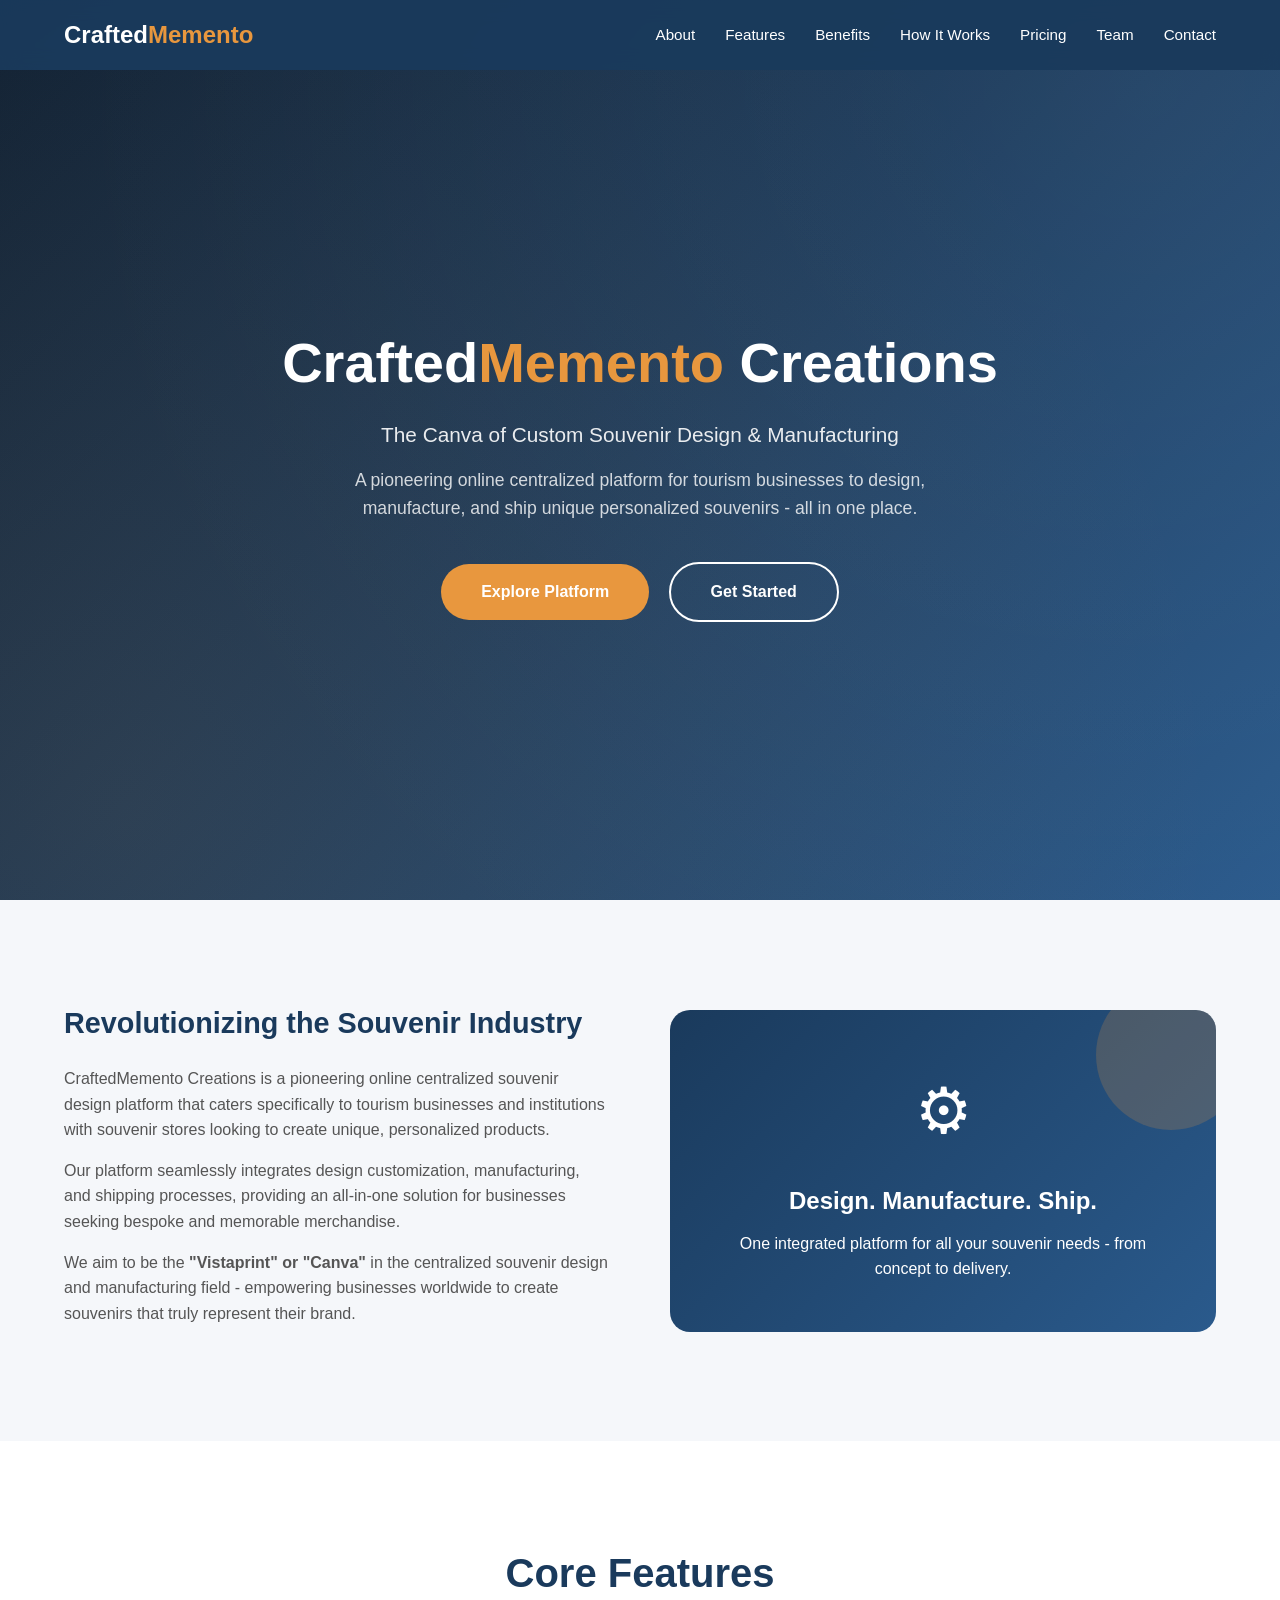
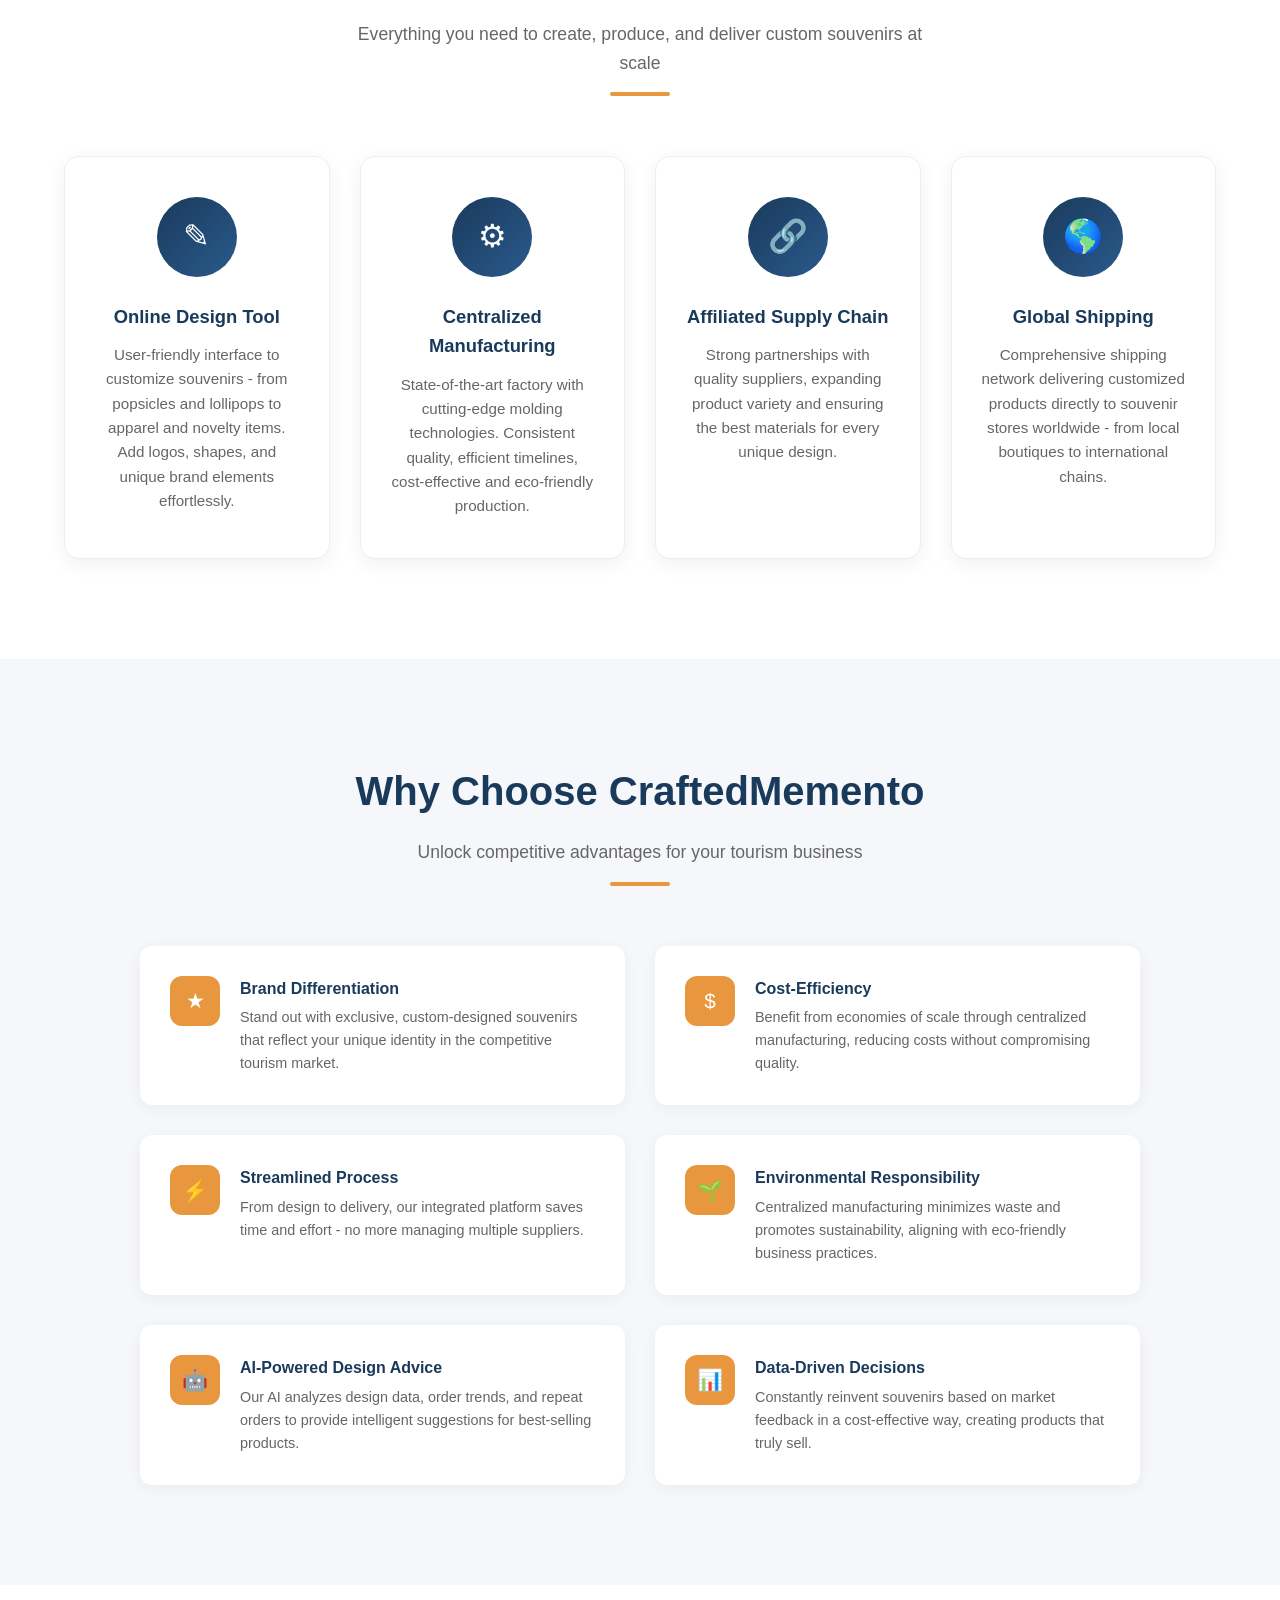
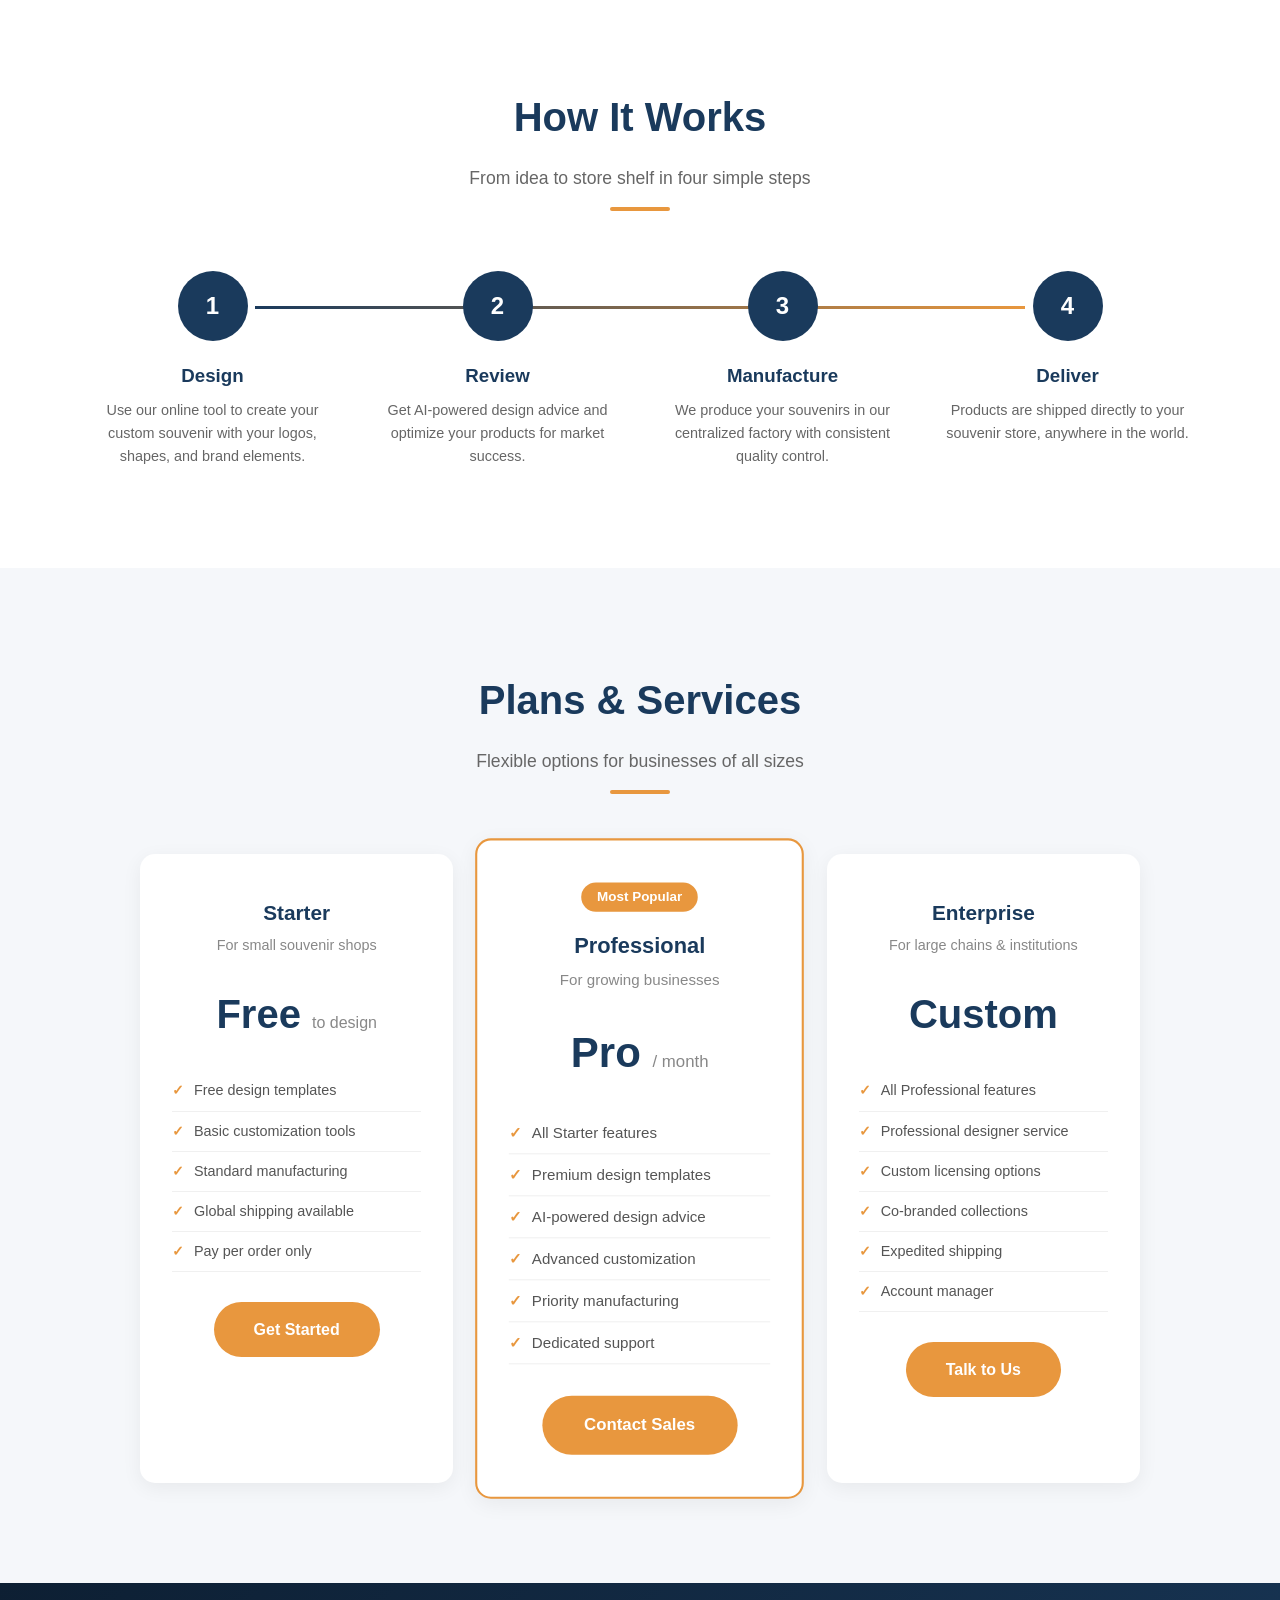
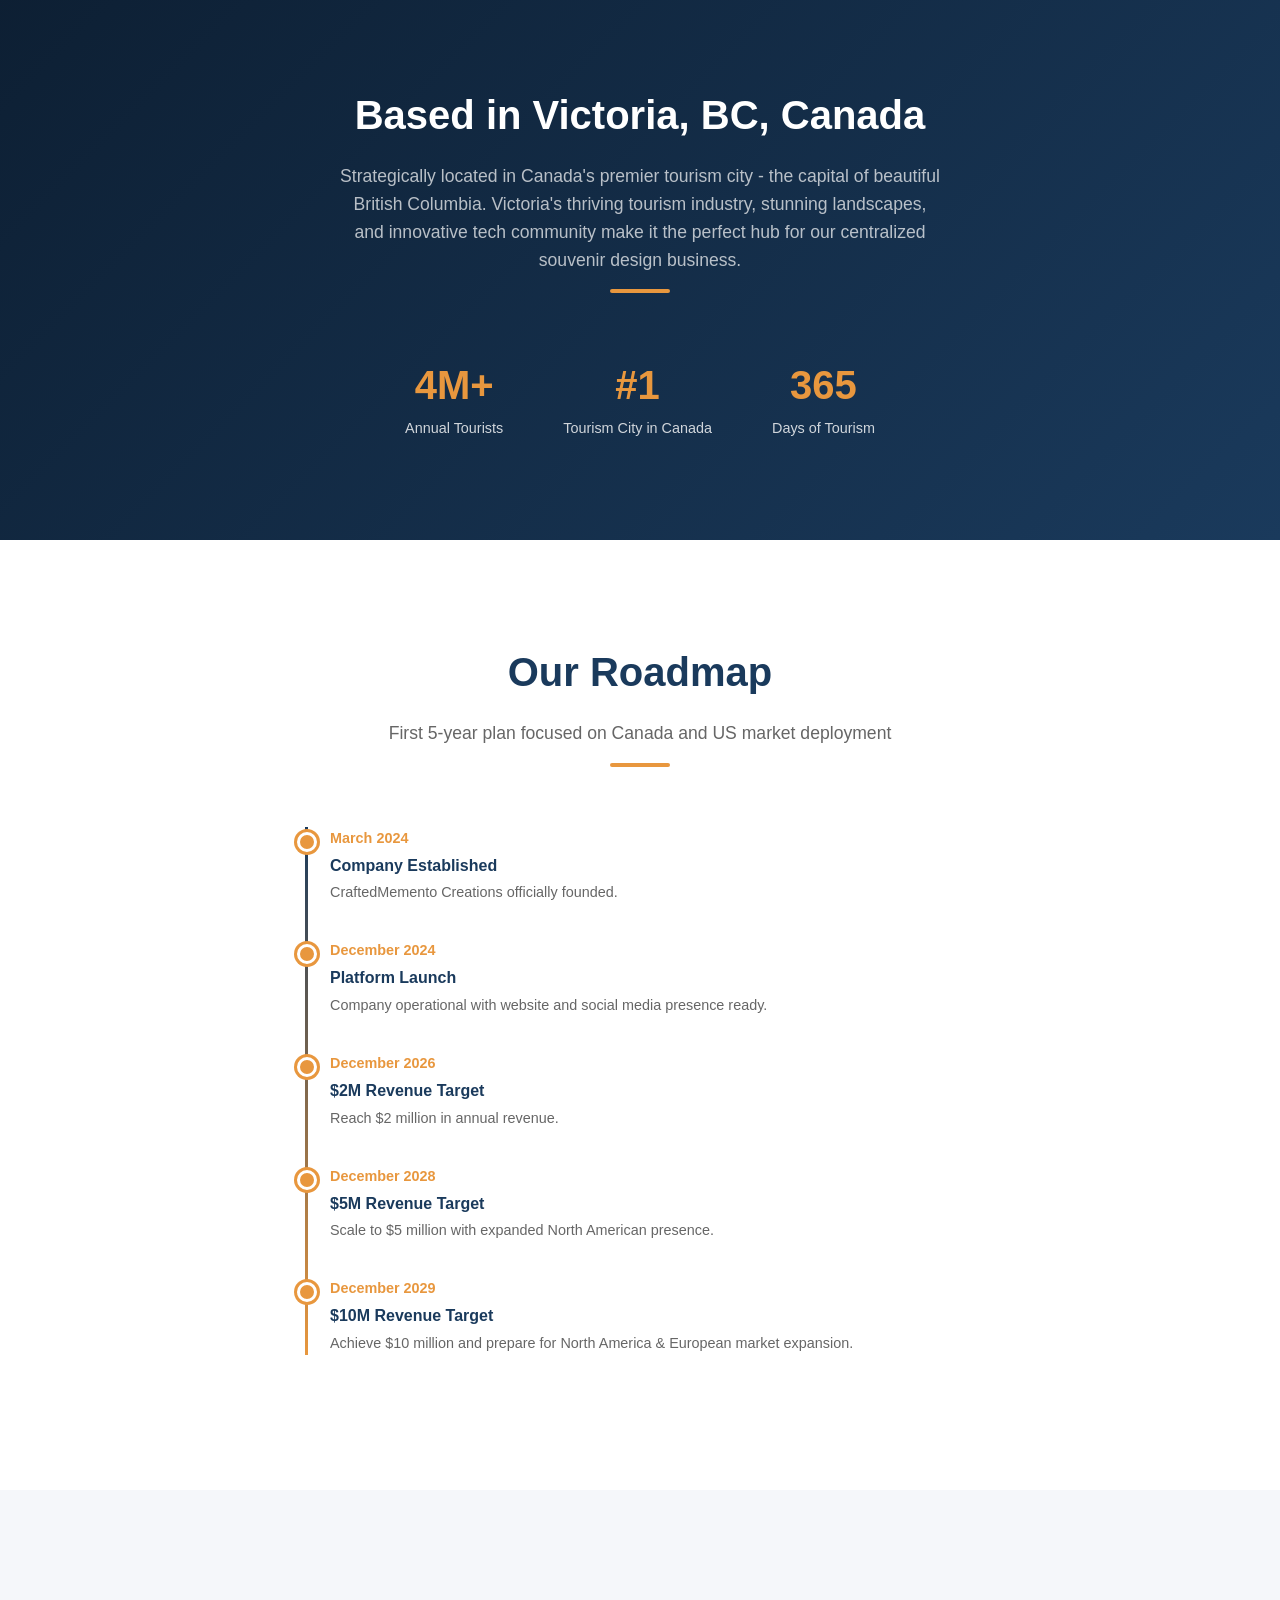
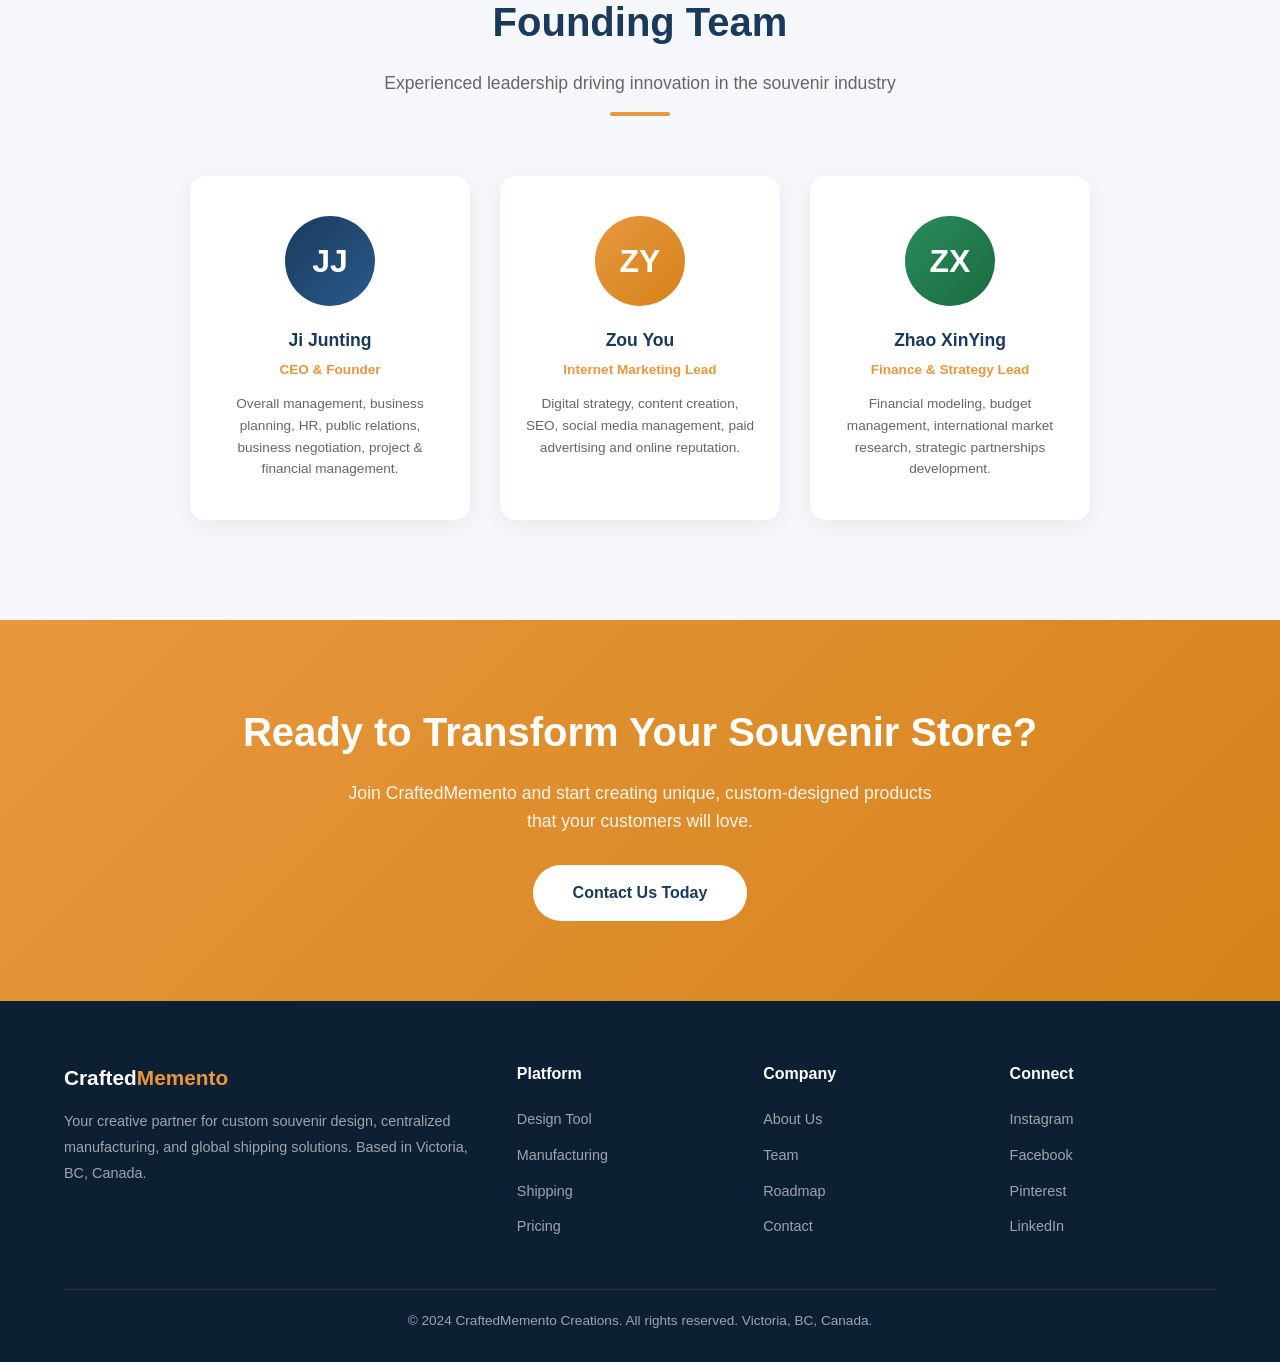
==== index.html @ 2185c239 "Initial commit: CraftedMemento Creations website" ====
<!DOCTYPE html>
<html lang="en">
<head>
    <meta charset="UTF-8">
    <meta name="viewport" content="width=device-width, initial-scale=1.0">
    <title>CraftedMemento Creations - Custom Souvenir Design Platform</title>
    <style>
        * { margin: 0; padding: 0; box-sizing: border-box; }
        :root {
            --primary: #1a3a5c;
            --accent: #e8973e;
            --light: #f5f7fa;
            --dark: #0d1f33;
            --text: #333;
            --white: #ffffff;
        }
        body { font-family: 'Segoe UI', Tahoma, Geneva, Verdana, sans-serif; color: var(--text); line-height: 1.6; }

        /* Navigation */
        nav {
            position: fixed; top: 0; width: 100%; background: rgba(26, 58, 92, 0.95);
            backdrop-filter: blur(10px); z-index: 1000; padding: 0 5%;
            display: flex; justify-content: space-between; align-items: center; height: 70px;
        }
        .logo { color: var(--white); font-size: 1.5rem; font-weight: 700; text-decoration: none; }
        .logo span { color: var(--accent); }
        .nav-links { display: flex; list-style: none; gap: 30px; }
        .nav-links a { color: var(--white); text-decoration: none; font-size: 0.95rem; transition: color 0.3s; }
        .nav-links a:hover { color: var(--accent); }
        .menu-toggle { display: none; cursor: pointer; flex-direction: column; gap: 5px; }
        .menu-toggle span { width: 25px; height: 3px; background: var(--white); transition: 0.3s; }

        /* Hero */
        .hero {
            min-height: 100vh; display: flex; align-items: center; justify-content: center;
            background: linear-gradient(135deg, var(--dark) 0%, var(--primary) 50%, #2a5a8c 100%);
            color: var(--white); text-align: center; padding: 100px 5% 60px;
            position: relative; overflow: hidden;
        }
        .hero::before {
            content: ''; position: absolute; top: -50%; left: -50%;
            width: 200%; height: 200%;
            background: radial-gradient(circle at 30% 70%, rgba(232, 151, 62, 0.1) 0%, transparent 50%),
                        radial-gradient(circle at 70% 30%, rgba(255, 255, 255, 0.05) 0%, transparent 50%);
        }
        .hero-content { position: relative; max-width: 800px; }
        .hero h1 { font-size: 3.5rem; margin-bottom: 10px; font-weight: 800; }
        .hero h1 span { color: var(--accent); }
        .hero .tagline { font-size: 1.3rem; opacity: 0.9; margin-bottom: 15px; }
        .hero p { font-size: 1.1rem; opacity: 0.8; margin-bottom: 40px; max-width: 600px; margin-left: auto; margin-right: auto; }
        .btn {
            display: inline-block; padding: 15px 40px; border-radius: 50px; font-size: 1rem;
            font-weight: 600; text-decoration: none; transition: all 0.3s; cursor: pointer; border: none;
        }
        .btn-primary { background: var(--accent); color: var(--white); }
        .btn-primary:hover { background: #d4831a; transform: translateY(-2px); box-shadow: 0 10px 30px rgba(232, 151, 62, 0.4); }
        .btn-outline { border: 2px solid var(--white); color: var(--white); margin-left: 15px; background: transparent; }
        .btn-outline:hover { background: var(--white); color: var(--primary); }

        /* Sections */
        section { padding: 100px 5%; }
        .section-title { text-align: center; margin-bottom: 60px; }
        .section-title h2 { font-size: 2.5rem; color: var(--primary); margin-bottom: 15px; }
        .section-title p { color: #666; font-size: 1.1rem; max-width: 600px; margin: 0 auto; }
        .section-title .divider { width: 60px; height: 4px; background: var(--accent); margin: 15px auto 0; border-radius: 2px; }

        /* About */
        .about { background: var(--light); }
        .about-grid { display: grid; grid-template-columns: 1fr 1fr; gap: 60px; max-width: 1200px; margin: 0 auto; align-items: center; }
        .about-text h3 { font-size: 1.8rem; color: var(--primary); margin-bottom: 20px; }
        .about-text p { margin-bottom: 15px; color: #555; }
        .about-visual {
            background: linear-gradient(135deg, var(--primary), #2a5a8c);
            border-radius: 20px; padding: 50px; color: var(--white); text-align: center;
            position: relative; overflow: hidden;
        }
        .about-visual::after {
            content: ''; position: absolute; top: -30px; right: -30px;
            width: 150px; height: 150px; border-radius: 50%;
            background: rgba(232, 151, 62, 0.2);
        }
        .about-visual .icon { font-size: 4rem; margin-bottom: 20px; }
        .about-visual h3 { font-size: 1.5rem; margin-bottom: 10px; }

        /* Features */
        .features-grid { display: grid; grid-template-columns: repeat(4, 1fr); gap: 30px; max-width: 1200px; margin: 0 auto; }
        .feature-card {
            background: var(--white); padding: 40px 30px; border-radius: 15px;
            text-align: center; transition: all 0.3s;
            box-shadow: 0 5px 20px rgba(0,0,0,0.06); border: 1px solid #eee;
        }
        .feature-card:hover { transform: translateY(-10px); box-shadow: 0 20px 40px rgba(0,0,0,0.1); }
        .feature-icon {
            width: 80px; height: 80px; border-radius: 50%; margin: 0 auto 25px;
            display: flex; align-items: center; justify-content: center; font-size: 2rem;
            background: linear-gradient(135deg, var(--primary), #2a5a8c); color: var(--white);
        }
        .feature-card h3 { color: var(--primary); margin-bottom: 12px; font-size: 1.15rem; }
        .feature-card p { color: #666; font-size: 0.95rem; }

        /* Benefits */
        .benefits { background: var(--light); }
        .benefits-grid { display: grid; grid-template-columns: repeat(2, 1fr); gap: 30px; max-width: 1000px; margin: 0 auto; }
        .benefit-item {
            display: flex; gap: 20px; padding: 30px; background: var(--white);
            border-radius: 12px; box-shadow: 0 3px 15px rgba(0,0,0,0.05);
            transition: transform 0.3s;
        }
        .benefit-item:hover { transform: translateX(5px); }
        .benefit-icon {
            flex-shrink: 0; width: 50px; height: 50px; border-radius: 12px;
            background: var(--accent); color: var(--white); display: flex;
            align-items: center; justify-content: center; font-size: 1.3rem;
        }
        .benefit-item h4 { color: var(--primary); margin-bottom: 5px; }
        .benefit-item p { color: #666; font-size: 0.9rem; }

        /* How it works */
        .how-it-works { background: var(--white); }
        .steps { display: flex; justify-content: center; gap: 40px; max-width: 1100px; margin: 0 auto; position: relative; }
        .step { text-align: center; flex: 1; position: relative; }
        .step-number {
            width: 70px; height: 70px; border-radius: 50%; background: var(--primary);
            color: var(--white); font-size: 1.5rem; font-weight: 700;
            display: flex; align-items: center; justify-content: center;
            margin: 0 auto 20px; position: relative; z-index: 1;
        }
        .step h3 { color: var(--primary); margin-bottom: 8px; }
        .step p { color: #666; font-size: 0.9rem; }
        .steps::before {
            content: ''; position: absolute; top: 35px; left: 15%; right: 15%;
            height: 3px; background: linear-gradient(to right, var(--primary), var(--accent));
            z-index: 0;
        }

        /* Pricing */
        .pricing { background: var(--light); }
        .pricing-grid { display: grid; grid-template-columns: repeat(3, 1fr); gap: 30px; max-width: 1000px; margin: 0 auto; }
        .pricing-card {
            background: var(--white); border-radius: 15px; padding: 40px 30px;
            text-align: center; box-shadow: 0 5px 20px rgba(0,0,0,0.06);
            transition: transform 0.3s; border: 2px solid transparent;
        }
        .pricing-card.featured { border-color: var(--accent); transform: scale(1.05); }
        .pricing-card:hover { transform: scale(1.03); }
        .pricing-card.featured:hover { transform: scale(1.07); }
        .pricing-card .plan-name { font-size: 1.3rem; color: var(--primary); font-weight: 700; margin-bottom: 5px; }
        .pricing-card .plan-desc { color: #888; font-size: 0.9rem; margin-bottom: 25px; }
        .pricing-card .plan-price { font-size: 2.5rem; font-weight: 800; color: var(--primary); margin-bottom: 25px; }
        .pricing-card .plan-price span { font-size: 1rem; font-weight: 400; color: #888; }
        .pricing-card ul { list-style: none; text-align: left; margin-bottom: 30px; }
        .pricing-card ul li { padding: 8px 0; color: #555; font-size: 0.9rem; border-bottom: 1px solid #f0f0f0; }
        .pricing-card ul li::before { content: '\2713'; color: var(--accent); font-weight: 700; margin-right: 10px; }
        .badge {
            display: inline-block; background: var(--accent); color: var(--white);
            padding: 4px 15px; border-radius: 20px; font-size: 0.8rem; font-weight: 600; margin-bottom: 15px;
        }

        /* Milestones */
        .milestones { background: var(--white); }
        .timeline { max-width: 700px; margin: 0 auto; position: relative; padding-left: 40px; }
        .timeline::before {
            content: ''; position: absolute; left: 15px; top: 0; bottom: 0;
            width: 3px; background: linear-gradient(to bottom, var(--primary), var(--accent));
        }
        .timeline-item { position: relative; margin-bottom: 35px; }
        .timeline-item::before {
            content: ''; position: absolute; left: -33px; top: 5px;
            width: 14px; height: 14px; border-radius: 50%;
            background: var(--accent); border: 3px solid var(--white);
            box-shadow: 0 0 0 3px var(--accent);
        }
        .timeline-item .year { font-weight: 700; color: var(--accent); font-size: 0.9rem; }
        .timeline-item h4 { color: var(--primary); margin: 3px 0; }
        .timeline-item p { color: #666; font-size: 0.9rem; }

        /* Team */
        .team { background: var(--light); }
        .team-grid { display: grid; grid-template-columns: repeat(3, 1fr); gap: 30px; max-width: 900px; margin: 0 auto; }
        .team-card {
            background: var(--white); border-radius: 15px; padding: 40px 25px;
            text-align: center; box-shadow: 0 5px 20px rgba(0,0,0,0.06);
        }
        .team-avatar {
            width: 90px; height: 90px; border-radius: 50%; margin: 0 auto 20px;
            display: flex; align-items: center; justify-content: center;
            font-size: 2rem; font-weight: 700; color: var(--white);
        }
        .team-card:nth-child(1) .team-avatar { background: linear-gradient(135deg, var(--primary), #2a5a8c); }
        .team-card:nth-child(2) .team-avatar { background: linear-gradient(135deg, var(--accent), #d4831a); }
        .team-card:nth-child(3) .team-avatar { background: linear-gradient(135deg, #2a8c5a, #1a6b40); }
        .team-card h3 { color: var(--primary); font-size: 1.1rem; margin-bottom: 5px; }
        .team-card .role { color: var(--accent); font-weight: 600; font-size: 0.85rem; margin-bottom: 12px; }
        .team-card p { color: #666; font-size: 0.85rem; }

        /* Location */
        .location { background: linear-gradient(135deg, var(--dark), var(--primary)); color: var(--white); text-align: center; }
        .location h2 { color: var(--white); }
        .location .section-title p { color: rgba(255,255,255,0.7); }
        .location-content { max-width: 800px; margin: 0 auto; }
        .location-stats { display: flex; justify-content: center; gap: 60px; margin-top: 40px; }
        .stat { text-align: center; }
        .stat .number { font-size: 2.5rem; font-weight: 800; color: var(--accent); }
        .stat .label { font-size: 0.9rem; opacity: 0.8; }

        /* CTA */
        .cta {
            background: linear-gradient(135deg, var(--accent), #d4831a);
            text-align: center; color: var(--white); padding: 80px 5%;
        }
        .cta h2 { font-size: 2.5rem; margin-bottom: 15px; }
        .cta p { font-size: 1.1rem; opacity: 0.9; margin-bottom: 30px; max-width: 600px; margin-left: auto; margin-right: auto; }
        .btn-white { background: var(--white); color: var(--primary); }
        .btn-white:hover { background: var(--light); transform: translateY(-2px); box-shadow: 0 10px 30px rgba(0,0,0,0.2); }

        /* Footer */
        footer { background: var(--dark); color: rgba(255,255,255,0.6); padding: 60px 5% 30px; }
        .footer-grid { display: grid; grid-template-columns: 2fr 1fr 1fr 1fr; gap: 40px; max-width: 1200px; margin: 0 auto; }
        .footer-brand .logo { font-size: 1.3rem; display: inline-block; margin-bottom: 15px; }
        .footer-brand p { font-size: 0.9rem; line-height: 1.8; }
        footer h4 { color: var(--white); margin-bottom: 20px; font-size: 1rem; }
        footer ul { list-style: none; }
        footer ul li { margin-bottom: 10px; }
        footer ul a { color: rgba(255,255,255,0.6); text-decoration: none; font-size: 0.9rem; transition: color 0.3s; }
        footer ul a:hover { color: var(--accent); }
        .footer-bottom {
            max-width: 1200px; margin: 40px auto 0; padding-top: 20px;
            border-top: 1px solid rgba(255,255,255,0.1); text-align: center; font-size: 0.85rem;
        }

        /* Responsive */
        @media (max-width: 968px) {
            .features-grid { grid-template-columns: repeat(2, 1fr); }
            .about-grid { grid-template-columns: 1fr; }
            .pricing-grid { grid-template-columns: 1fr; max-width: 400px; }
            .pricing-card.featured { transform: none; }
            .team-grid { grid-template-columns: 1fr; max-width: 350px; }
            .footer-grid { grid-template-columns: 1fr 1fr; }
            .steps { flex-direction: column; gap: 30px; }
            .steps::before { left: 50px; top: 0; bottom: 0; width: 3px; height: auto; right: auto; }
        }
        @media (max-width: 768px) {
            .hero h1 { font-size: 2.2rem; }
            .hero .tagline { font-size: 1rem; }
            .section-title h2 { font-size: 2rem; }
            .features-grid { grid-template-columns: 1fr; max-width: 400px; }
            .benefits-grid { grid-template-columns: 1fr; }
            .nav-links { display: none; position: absolute; top: 70px; left: 0; width: 100%;
                background: var(--primary); flex-direction: column; padding: 20px 5%; gap: 15px; }
            .nav-links.active { display: flex; }
            .menu-toggle { display: flex; }
            .location-stats { flex-direction: column; gap: 25px; }
            .footer-grid { grid-template-columns: 1fr; }
            .btn-outline { margin-left: 0; margin-top: 10px; }
            .hero .buttons { display: flex; flex-direction: column; align-items: center; gap: 10px; }
        }
    </style>
</head>
<body>

<!-- Navigation -->
<nav>
    <a href="#" class="logo">Crafted<span>Memento</span></a>
    <ul class="nav-links" id="navLinks">
        <li><a href="#about">About</a></li>
        <li><a href="#features">Features</a></li>
        <li><a href="#benefits">Benefits</a></li>
        <li><a href="#how-it-works">How It Works</a></li>
        <li><a href="#pricing">Pricing</a></li>
        <li><a href="#team">Team</a></li>
        <li><a href="#contact">Contact</a></li>
    </ul>
    <div class="menu-toggle" onclick="document.getElementById('navLinks').classList.toggle('active')">
        <span></span><span></span><span></span>
    </div>
</nav>

<!-- Hero -->
<section class="hero">
    <div class="hero-content">
        <h1>Crafted<span>Memento</span> Creations</h1>
        <p class="tagline">The Canva of Custom Souvenir Design & Manufacturing</p>
        <p>A pioneering online centralized platform for tourism businesses to design, manufacture, and ship unique personalized souvenirs - all in one place.</p>
        <div class="buttons">
            <a href="#features" class="btn btn-primary">Explore Platform</a>
            <a href="#contact" class="btn btn-outline">Get Started</a>
        </div>
    </div>
</section>

<!-- About -->
<section class="about" id="about">
    <div class="about-grid">
        <div class="about-text">
            <h3>Revolutionizing the Souvenir Industry</h3>
            <p>CraftedMemento Creations is a pioneering online centralized souvenir design platform that caters specifically to tourism businesses and institutions with souvenir stores looking to create unique, personalized products.</p>
            <p>Our platform seamlessly integrates design customization, manufacturing, and shipping processes, providing an all-in-one solution for businesses seeking bespoke and memorable merchandise.</p>
            <p>We aim to be the <strong>"Vistaprint" or "Canva"</strong> in the centralized souvenir design and manufacturing field - empowering businesses worldwide to create souvenirs that truly represent their brand.</p>
        </div>
        <div class="about-visual">
            <div class="icon">&#9881;</div>
            <h3>Design. Manufacture. Ship.</h3>
            <p>One integrated platform for all your souvenir needs - from concept to delivery.</p>
        </div>
    </div>
</section>

<!-- Features -->
<section class="features" id="features">
    <div class="section-title">
        <h2>Core Features</h2>
        <p>Everything you need to create, produce, and deliver custom souvenirs at scale</p>
        <div class="divider"></div>
    </div>
    <div class="features-grid">
        <div class="feature-card">
            <div class="feature-icon">&#9998;</div>
            <h3>Online Design Tool</h3>
            <p>User-friendly interface to customize souvenirs - from popsicles and lollipops to apparel and novelty items. Add logos, shapes, and unique brand elements effortlessly.</p>
        </div>
        <div class="feature-card">
            <div class="feature-icon">&#9881;</div>
            <h3>Centralized Manufacturing</h3>
            <p>State-of-the-art factory with cutting-edge molding technologies. Consistent quality, efficient timelines, cost-effective and eco-friendly production.</p>
        </div>
        <div class="feature-card">
            <div class="feature-icon">&#128279;</div>
            <h3>Affiliated Supply Chain</h3>
            <p>Strong partnerships with quality suppliers, expanding product variety and ensuring the best materials for every unique design.</p>
        </div>
        <div class="feature-card">
            <div class="feature-icon">&#127758;</div>
            <h3>Global Shipping</h3>
            <p>Comprehensive shipping network delivering customized products directly to souvenir stores worldwide - from local boutiques to international chains.</p>
        </div>
    </div>
</section>

<!-- Benefits -->
<section class="benefits" id="benefits">
    <div class="section-title">
        <h2>Why Choose CraftedMemento</h2>
        <p>Unlock competitive advantages for your tourism business</p>
        <div class="divider"></div>
    </div>
    <div class="benefits-grid">
        <div class="benefit-item">
            <div class="benefit-icon">&#9733;</div>
            <div>
                <h4>Brand Differentiation</h4>
                <p>Stand out with exclusive, custom-designed souvenirs that reflect your unique identity in the competitive tourism market.</p>
            </div>
        </div>
        <div class="benefit-item">
            <div class="benefit-icon">&#36;</div>
            <div>
                <h4>Cost-Efficiency</h4>
                <p>Benefit from economies of scale through centralized manufacturing, reducing costs without compromising quality.</p>
            </div>
        </div>
        <div class="benefit-item">
            <div class="benefit-icon">&#9889;</div>
            <div>
                <h4>Streamlined Process</h4>
                <p>From design to delivery, our integrated platform saves time and effort - no more managing multiple suppliers.</p>
            </div>
        </div>
        <div class="benefit-item">
            <div class="benefit-icon">&#127793;</div>
            <div>
                <h4>Environmental Responsibility</h4>
                <p>Centralized manufacturing minimizes waste and promotes sustainability, aligning with eco-friendly business practices.</p>
            </div>
        </div>
        <div class="benefit-item">
            <div class="benefit-icon">&#129302;</div>
            <div>
                <h4>AI-Powered Design Advice</h4>
                <p>Our AI analyzes design data, order trends, and repeat orders to provide intelligent suggestions for best-selling products.</p>
            </div>
        </div>
        <div class="benefit-item">
            <div class="benefit-icon">&#128202;</div>
            <div>
                <h4>Data-Driven Decisions</h4>
                <p>Constantly reinvent souvenirs based on market feedback in a cost-effective way, creating products that truly sell.</p>
            </div>
        </div>
    </div>
</section>

<!-- How It Works -->
<section class="how-it-works" id="how-it-works">
    <div class="section-title">
        <h2>How It Works</h2>
        <p>From idea to store shelf in four simple steps</p>
        <div class="divider"></div>
    </div>
    <div class="steps">
        <div class="step">
            <div class="step-number">1</div>
            <h3>Design</h3>
            <p>Use our online tool to create your custom souvenir with your logos, shapes, and brand elements.</p>
        </div>
        <div class="step">
            <div class="step-number">2</div>
            <h3>Review</h3>
            <p>Get AI-powered design advice and optimize your products for market success.</p>
        </div>
        <div class="step">
            <div class="step-number">3</div>
            <h3>Manufacture</h3>
            <p>We produce your souvenirs in our centralized factory with consistent quality control.</p>
        </div>
        <div class="step">
            <div class="step-number">4</div>
            <h3>Deliver</h3>
            <p>Products are shipped directly to your souvenir store, anywhere in the world.</p>
        </div>
    </div>
</section>

<!-- Pricing -->
<section class="pricing" id="pricing">
    <div class="section-title">
        <h2>Plans & Services</h2>
        <p>Flexible options for businesses of all sizes</p>
        <div class="divider"></div>
    </div>
    <div class="pricing-grid">
        <div class="pricing-card">
            <div class="plan-name">Starter</div>
            <div class="plan-desc">For small souvenir shops</div>
            <div class="plan-price">Free <span>to design</span></div>
            <ul>
                <li>Free design templates</li>
                <li>Basic customization tools</li>
                <li>Standard manufacturing</li>
                <li>Global shipping available</li>
                <li>Pay per order only</li>
            </ul>
            <a href="#contact" class="btn btn-primary">Get Started</a>
        </div>
        <div class="pricing-card featured">
            <span class="badge">Most Popular</span>
            <div class="plan-name">Professional</div>
            <div class="plan-desc">For growing businesses</div>
            <div class="plan-price">Pro <span>/ month</span></div>
            <ul>
                <li>All Starter features</li>
                <li>Premium design templates</li>
                <li>AI-powered design advice</li>
                <li>Advanced customization</li>
                <li>Priority manufacturing</li>
                <li>Dedicated support</li>
            </ul>
            <a href="#contact" class="btn btn-primary">Contact Sales</a>
        </div>
        <div class="pricing-card">
            <div class="plan-name">Enterprise</div>
            <div class="plan-desc">For large chains & institutions</div>
            <div class="plan-price">Custom</div>
            <ul>
                <li>All Professional features</li>
                <li>Professional designer service</li>
                <li>Custom licensing options</li>
                <li>Co-branded collections</li>
                <li>Expedited shipping</li>
                <li>Account manager</li>
            </ul>
            <a href="#contact" class="btn btn-primary">Talk to Us</a>
        </div>
    </div>
</section>

<!-- Location -->
<section class="location">
    <div class="section-title">
        <h2>Based in Victoria, BC, Canada</h2>
        <p>Strategically located in Canada's premier tourism city - the capital of beautiful British Columbia. Victoria's thriving tourism industry, stunning landscapes, and innovative tech community make it the perfect hub for our centralized souvenir design business.</p>
        <div class="divider"></div>
    </div>
    <div class="location-stats">
        <div class="stat">
            <div class="number">4M+</div>
            <div class="label">Annual Tourists</div>
        </div>
        <div class="stat">
            <div class="number">#1</div>
            <div class="label">Tourism City in Canada</div>
        </div>
        <div class="stat">
            <div class="number">365</div>
            <div class="label">Days of Tourism</div>
        </div>
    </div>
</section>

<!-- Milestones -->
<section class="milestones" id="milestones">
    <div class="section-title">
        <h2>Our Roadmap</h2>
        <p>First 5-year plan focused on Canada and US market deployment</p>
        <div class="divider"></div>
    </div>
    <div class="timeline">
        <div class="timeline-item">
            <div class="year">March 2024</div>
            <h4>Company Established</h4>
            <p>CraftedMemento Creations officially founded.</p>
        </div>
        <div class="timeline-item">
            <div class="year">December 2024</div>
            <h4>Platform Launch</h4>
            <p>Company operational with website and social media presence ready.</p>
        </div>
        <div class="timeline-item">
            <div class="year">December 2026</div>
            <h4>$2M Revenue Target</h4>
            <p>Reach $2 million in annual revenue.</p>
        </div>
        <div class="timeline-item">
            <div class="year">December 2028</div>
            <h4>$5M Revenue Target</h4>
            <p>Scale to $5 million with expanded North American presence.</p>
        </div>
        <div class="timeline-item">
            <div class="year">December 2029</div>
            <h4>$10M Revenue Target</h4>
            <p>Achieve $10 million and prepare for North America & European market expansion.</p>
        </div>
    </div>
</section>

<!-- Team -->
<section class="team" id="team">
    <div class="section-title">
        <h2>Founding Team</h2>
        <p>Experienced leadership driving innovation in the souvenir industry</p>
        <div class="divider"></div>
    </div>
    <div class="team-grid">
        <div class="team-card">
            <div class="team-avatar">JJ</div>
            <h3>Ji Junting</h3>
            <div class="role">CEO & Founder</div>
            <p>Overall management, business planning, HR, public relations, business negotiation, project & financial management.</p>
        </div>
        <div class="team-card">
            <div class="team-avatar">ZY</div>
            <h3>Zou You</h3>
            <div class="role">Internet Marketing Lead</div>
            <p>Digital strategy, content creation, SEO, social media management, paid advertising and online reputation.</p>
        </div>
        <div class="team-card">
            <div class="team-avatar">ZX</div>
            <h3>Zhao XinYing</h3>
            <div class="role">Finance & Strategy Lead</div>
            <p>Financial modeling, budget management, international market research, strategic partnerships development.</p>
        </div>
    </div>
</section>

<!-- CTA -->
<section class="cta" id="contact">
    <h2>Ready to Transform Your Souvenir Store?</h2>
    <p>Join CraftedMemento and start creating unique, custom-designed products that your customers will love.</p>
    <a href="mailto:info@craftedmemento.com" class="btn btn-white">Contact Us Today</a>
</section>

<!-- Footer -->
<footer>
    <div class="footer-grid">
        <div class="footer-brand">
            <a href="#" class="logo">Crafted<span>Memento</span></a>
            <p>Your creative partner for custom souvenir design, centralized manufacturing, and global shipping solutions. Based in Victoria, BC, Canada.</p>
        </div>
        <div>
            <h4>Platform</h4>
            <ul>
                <li><a href="#features">Design Tool</a></li>
                <li><a href="#features">Manufacturing</a></li>
                <li><a href="#features">Shipping</a></li>
                <li><a href="#pricing">Pricing</a></li>
            </ul>
        </div>
        <div>
            <h4>Company</h4>
            <ul>
                <li><a href="#about">About Us</a></li>
                <li><a href="#team">Team</a></li>
                <li><a href="#milestones">Roadmap</a></li>
                <li><a href="#contact">Contact</a></li>
            </ul>
        </div>
        <div>
            <h4>Connect</h4>
            <ul>
                <li><a href="#">Instagram</a></li>
                <li><a href="#">Facebook</a></li>
                <li><a href="#">Pinterest</a></li>
                <li><a href="#">LinkedIn</a></li>
            </ul>
        </div>
    </div>
    <div class="footer-bottom">
        <p>&copy; 2024 CraftedMemento Creations. All rights reserved. Victoria, BC, Canada.</p>
    </div>
</footer>

<script>
    // Smooth scrolling
    document.querySelectorAll('a[href^="#"]').forEach(anchor => {
        anchor.addEventListener('click', function (e) {
            e.preventDefault();
            const target = document.querySelector(this.getAttribute('href'));
            if (target) {
                target.scrollIntoView({ behavior: 'smooth', block: 'start' });
                document.getElementById('navLinks').classList.remove('active');
            }
        });
    });

    // Navbar background on scroll
    window.addEventListener('scroll', () => {
        const nav = document.querySelector('nav');
        nav.style.background = window.scrollY > 50
            ? 'rgba(26, 58, 92, 0.98)'
            : 'rgba(26, 58, 92, 0.95)';
    });
</script>

</body>
</html>
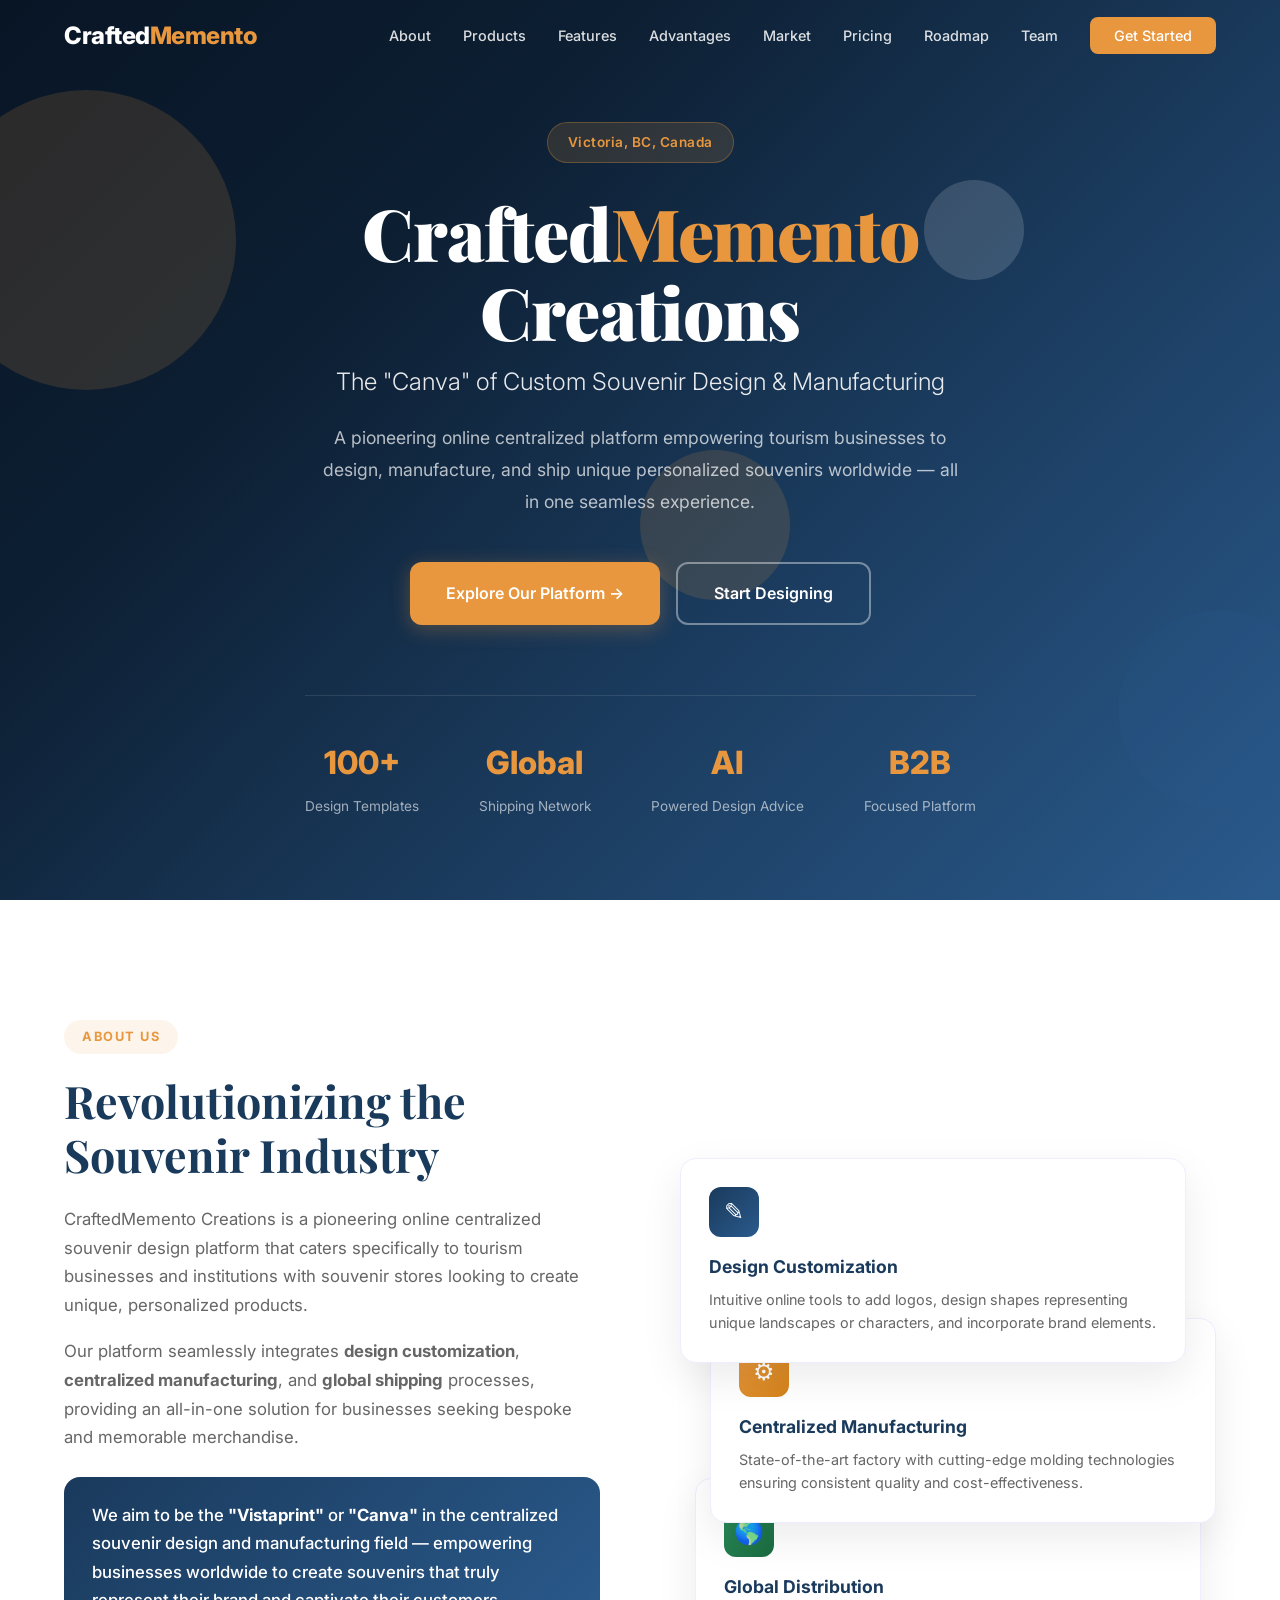
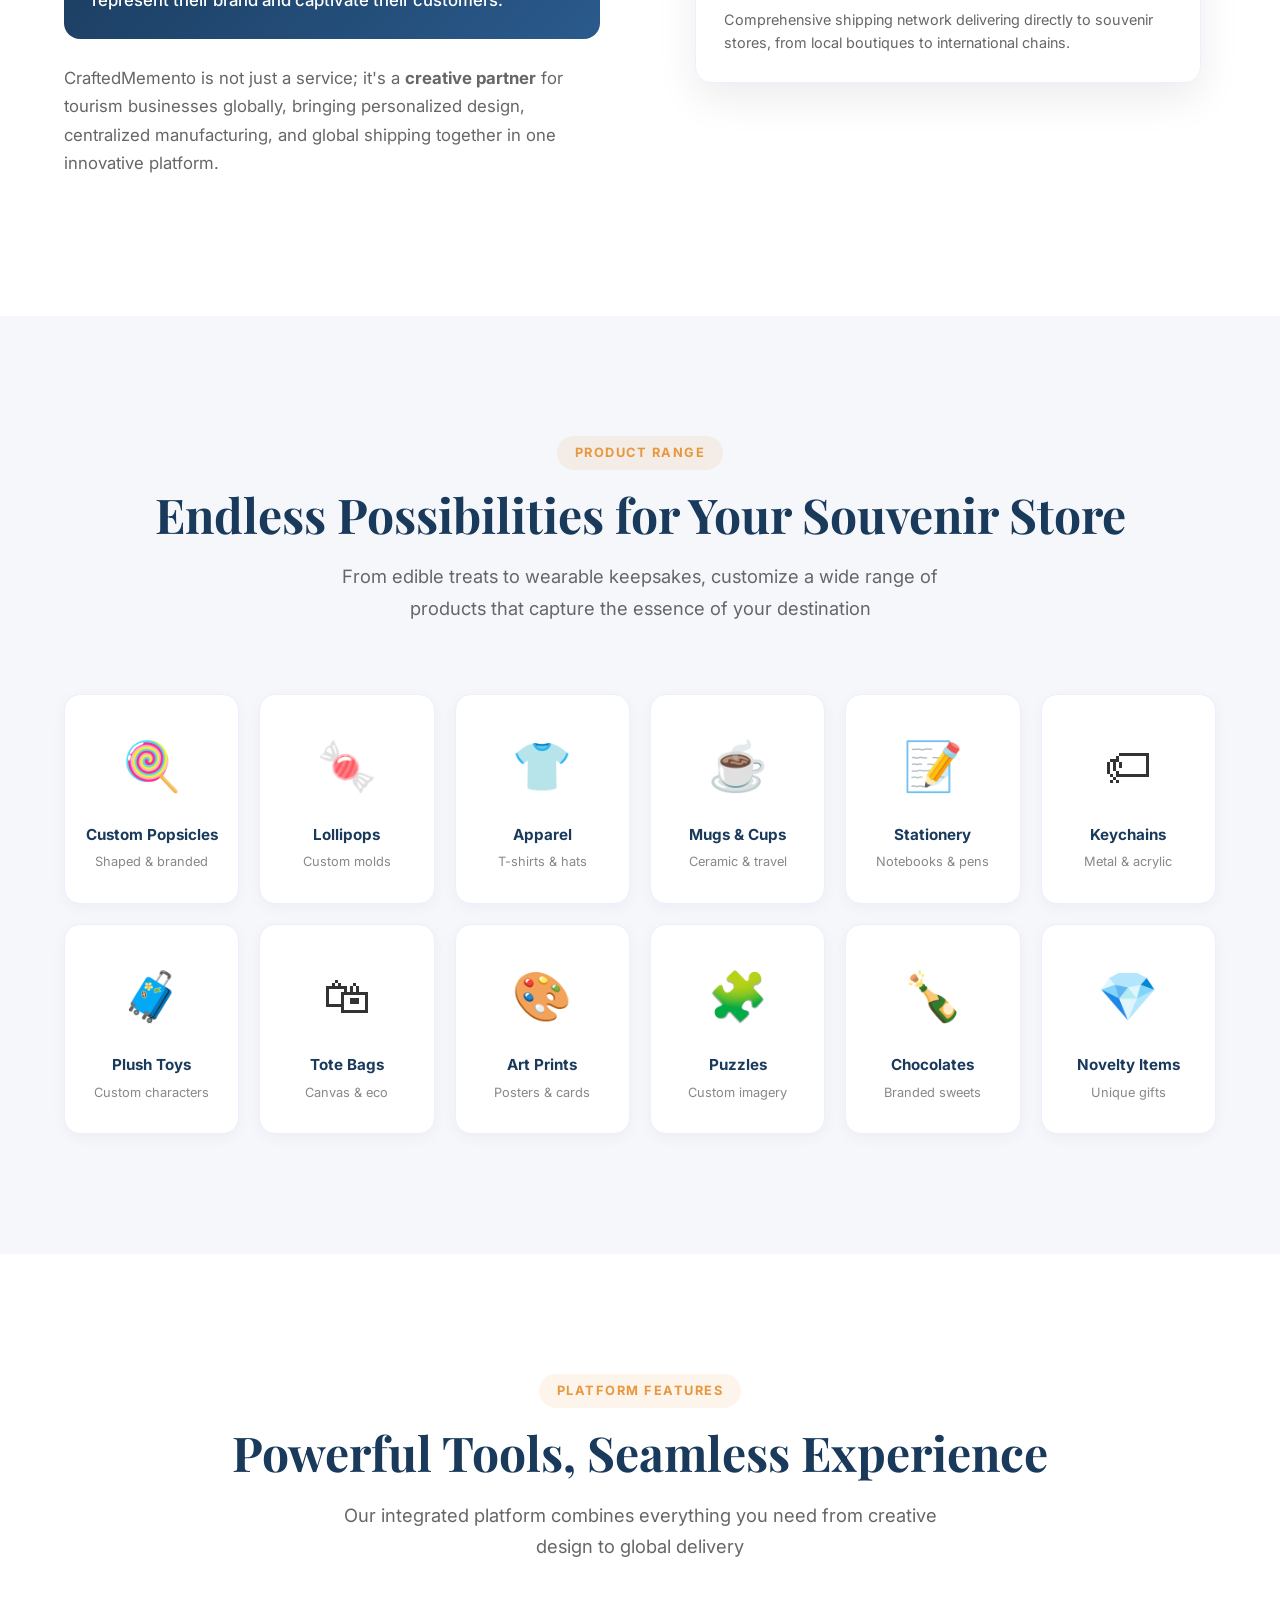
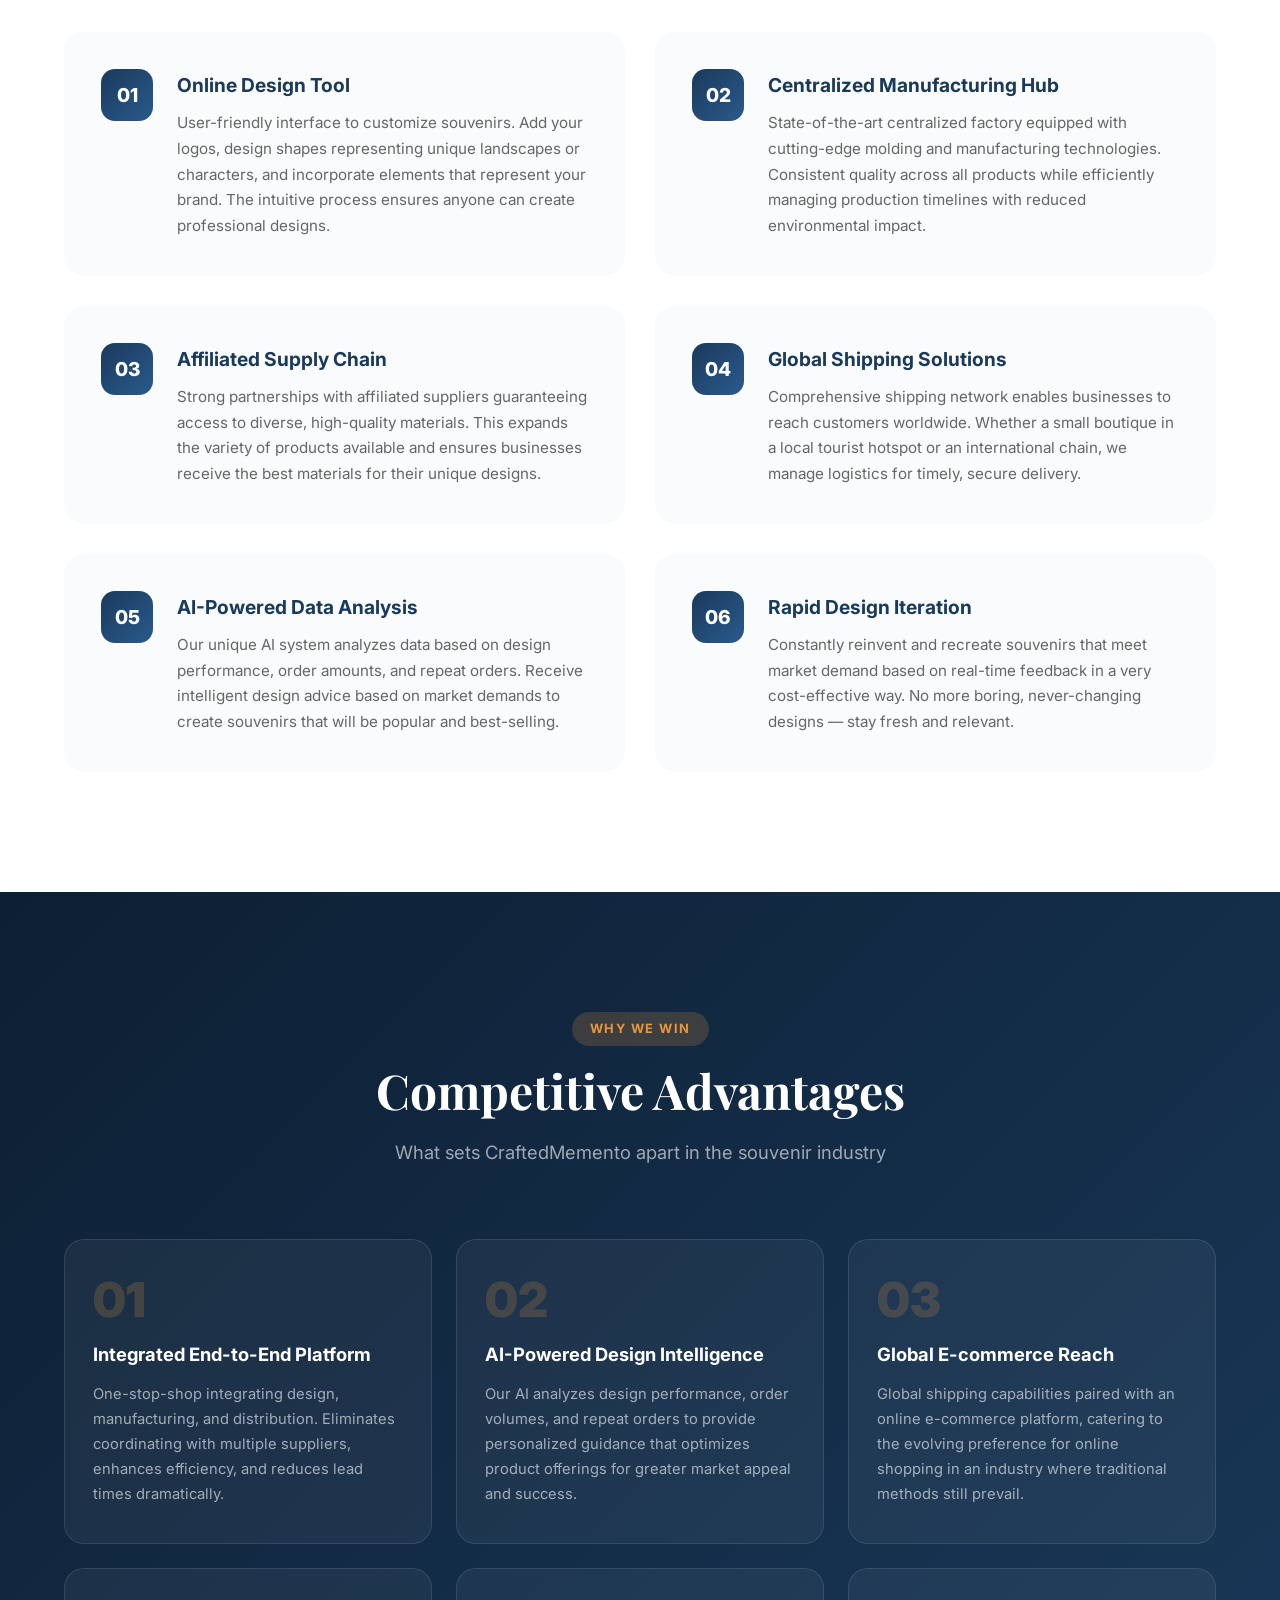
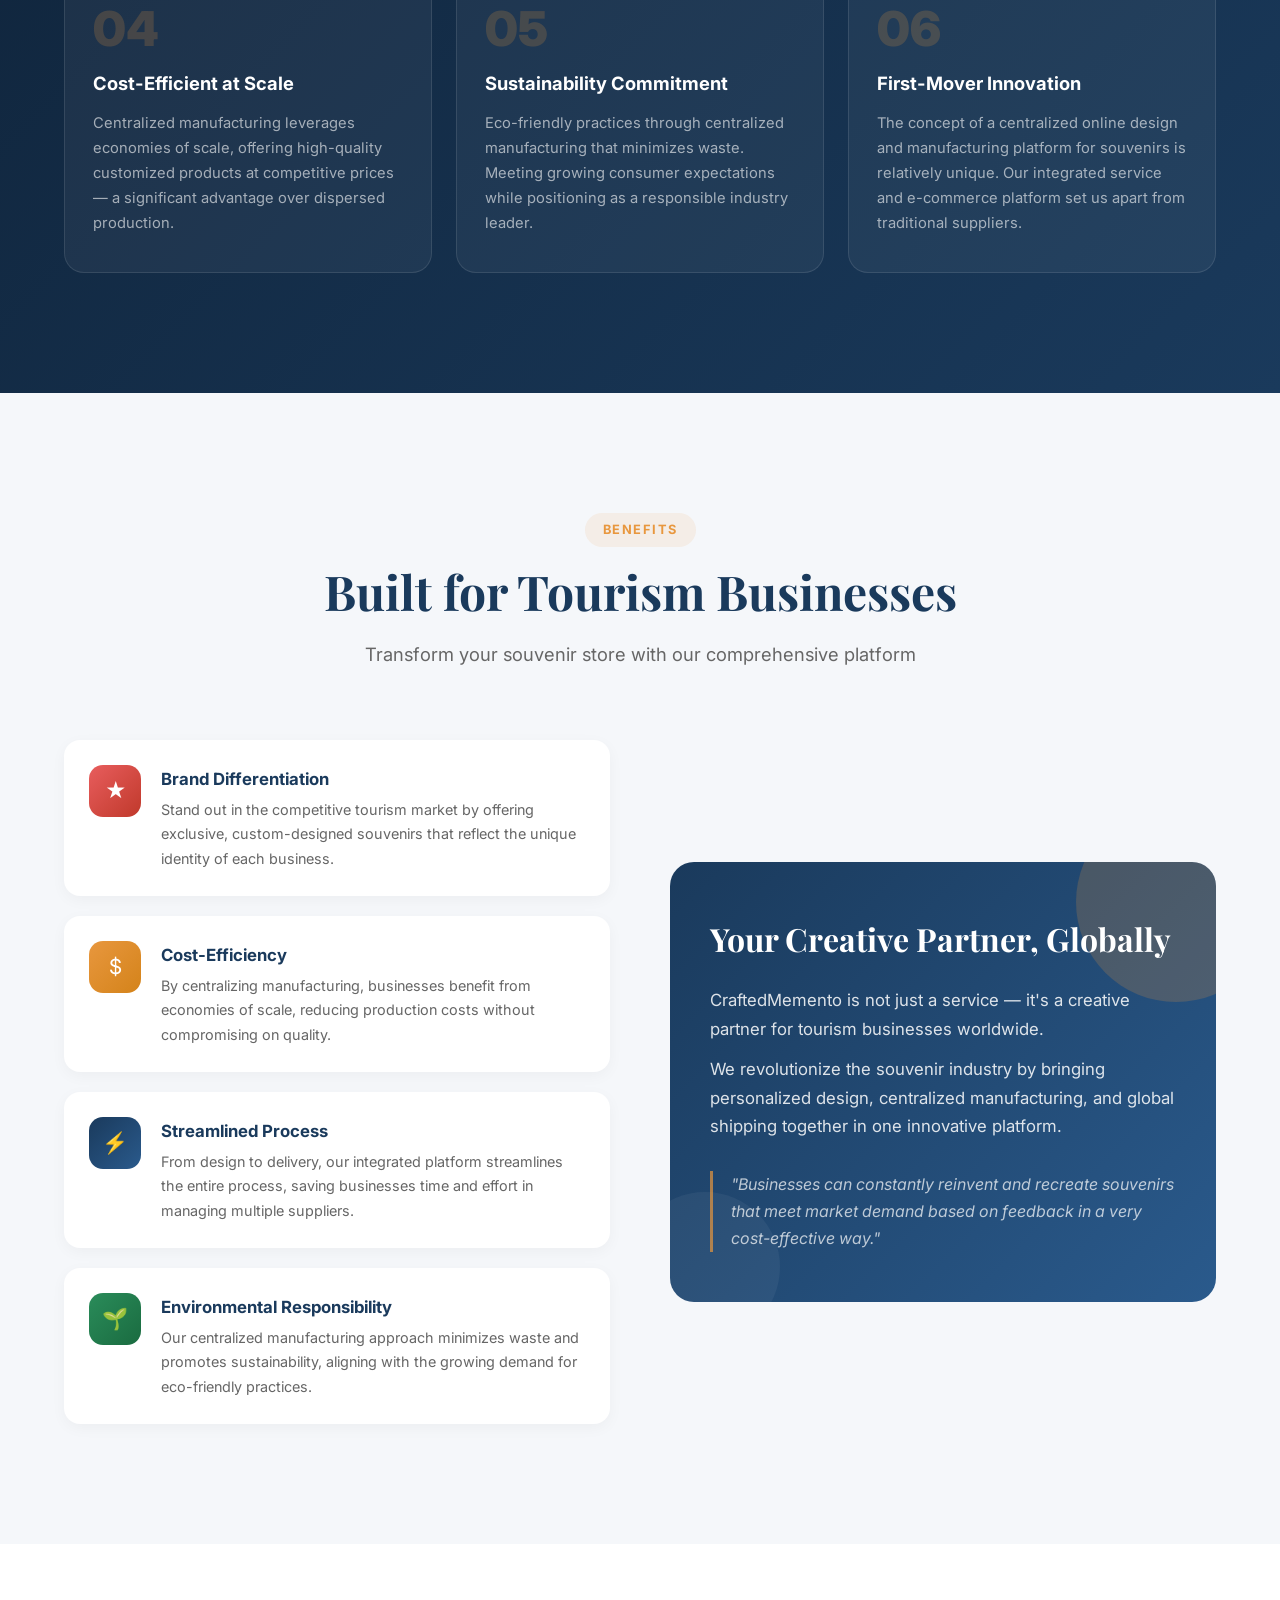
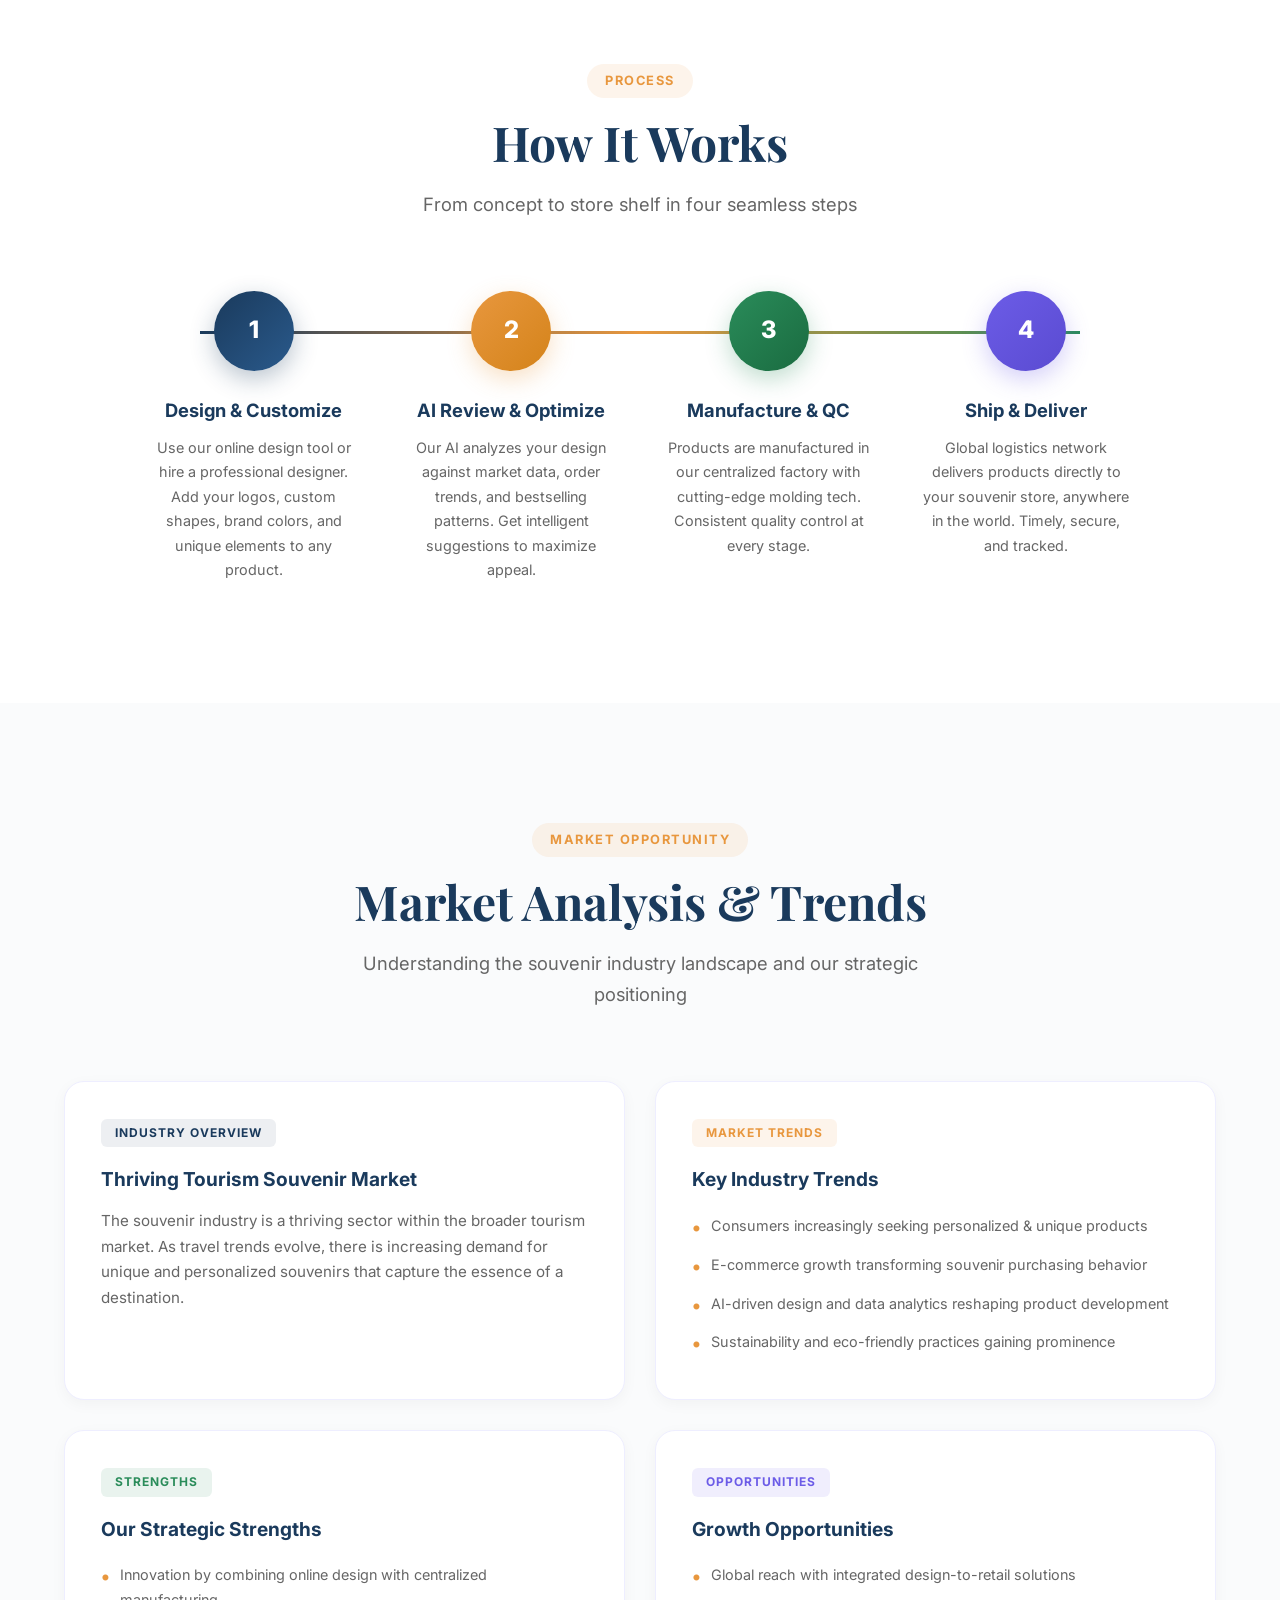
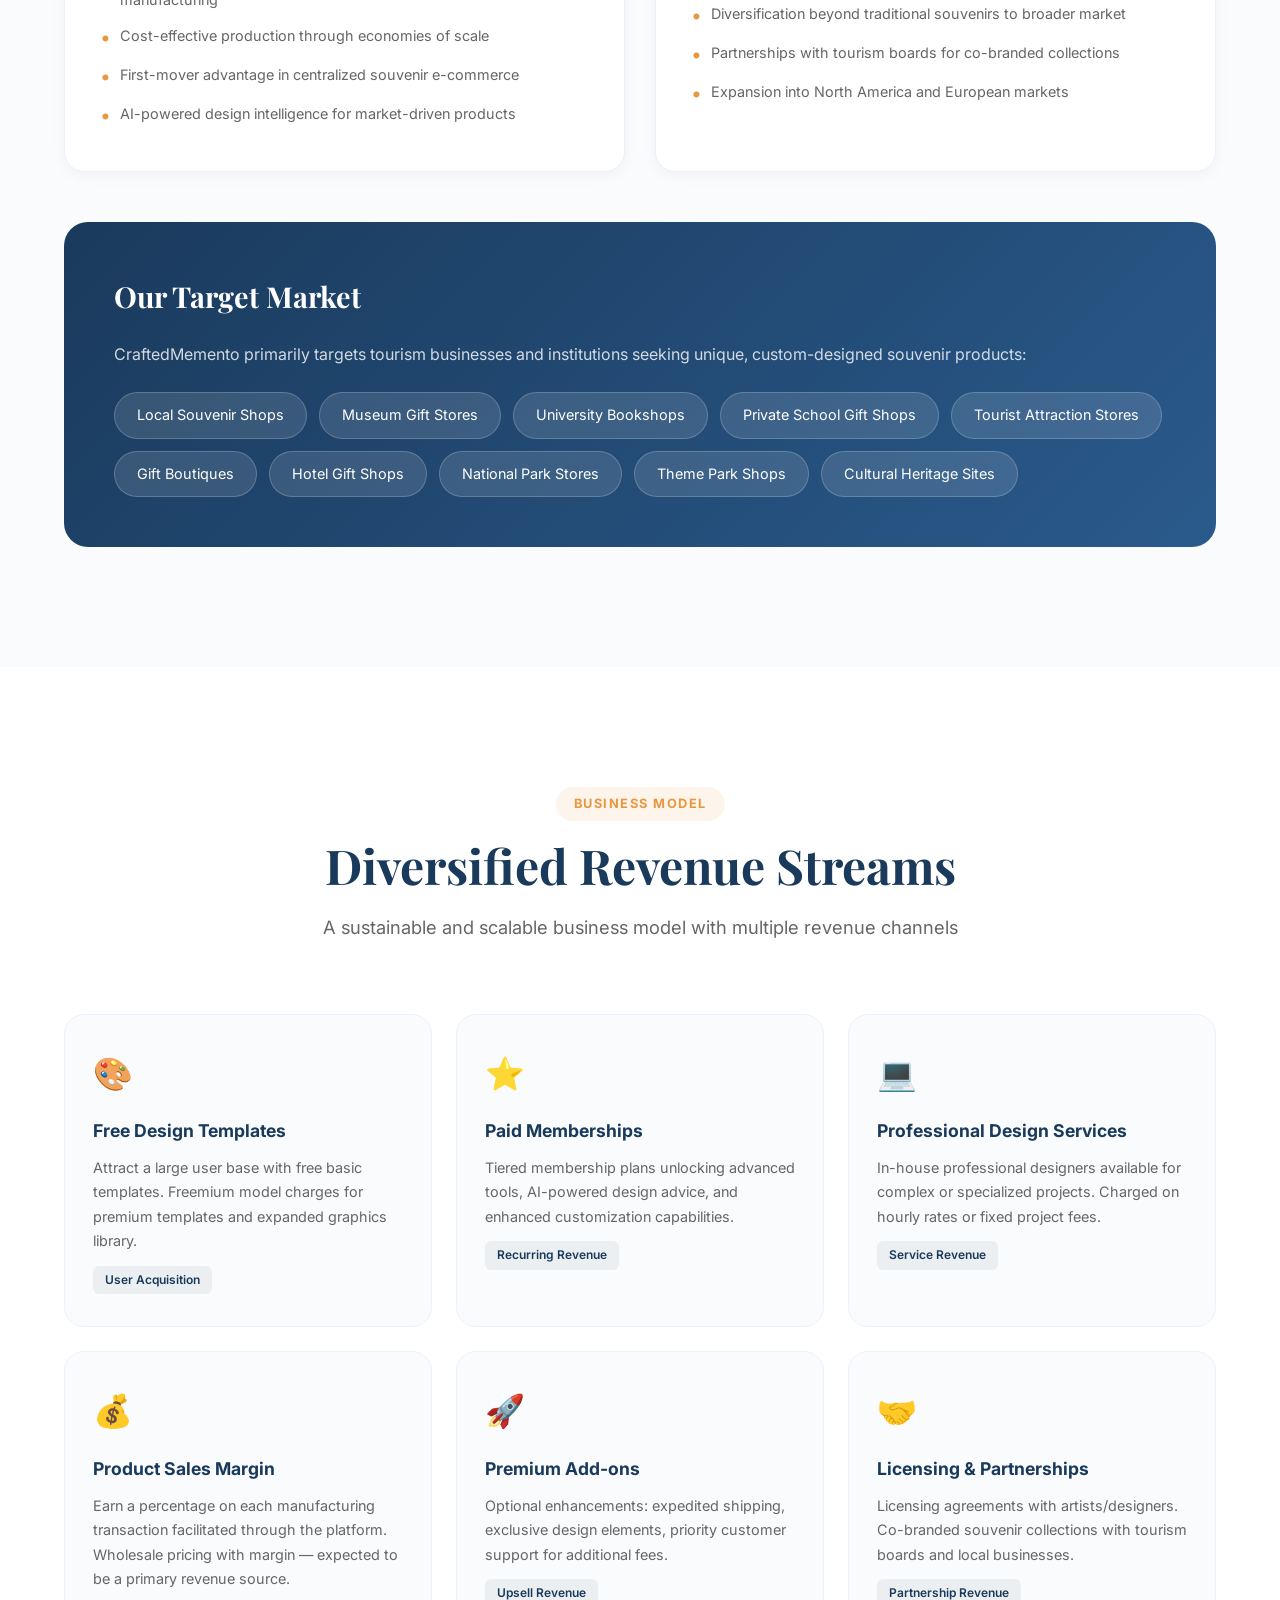
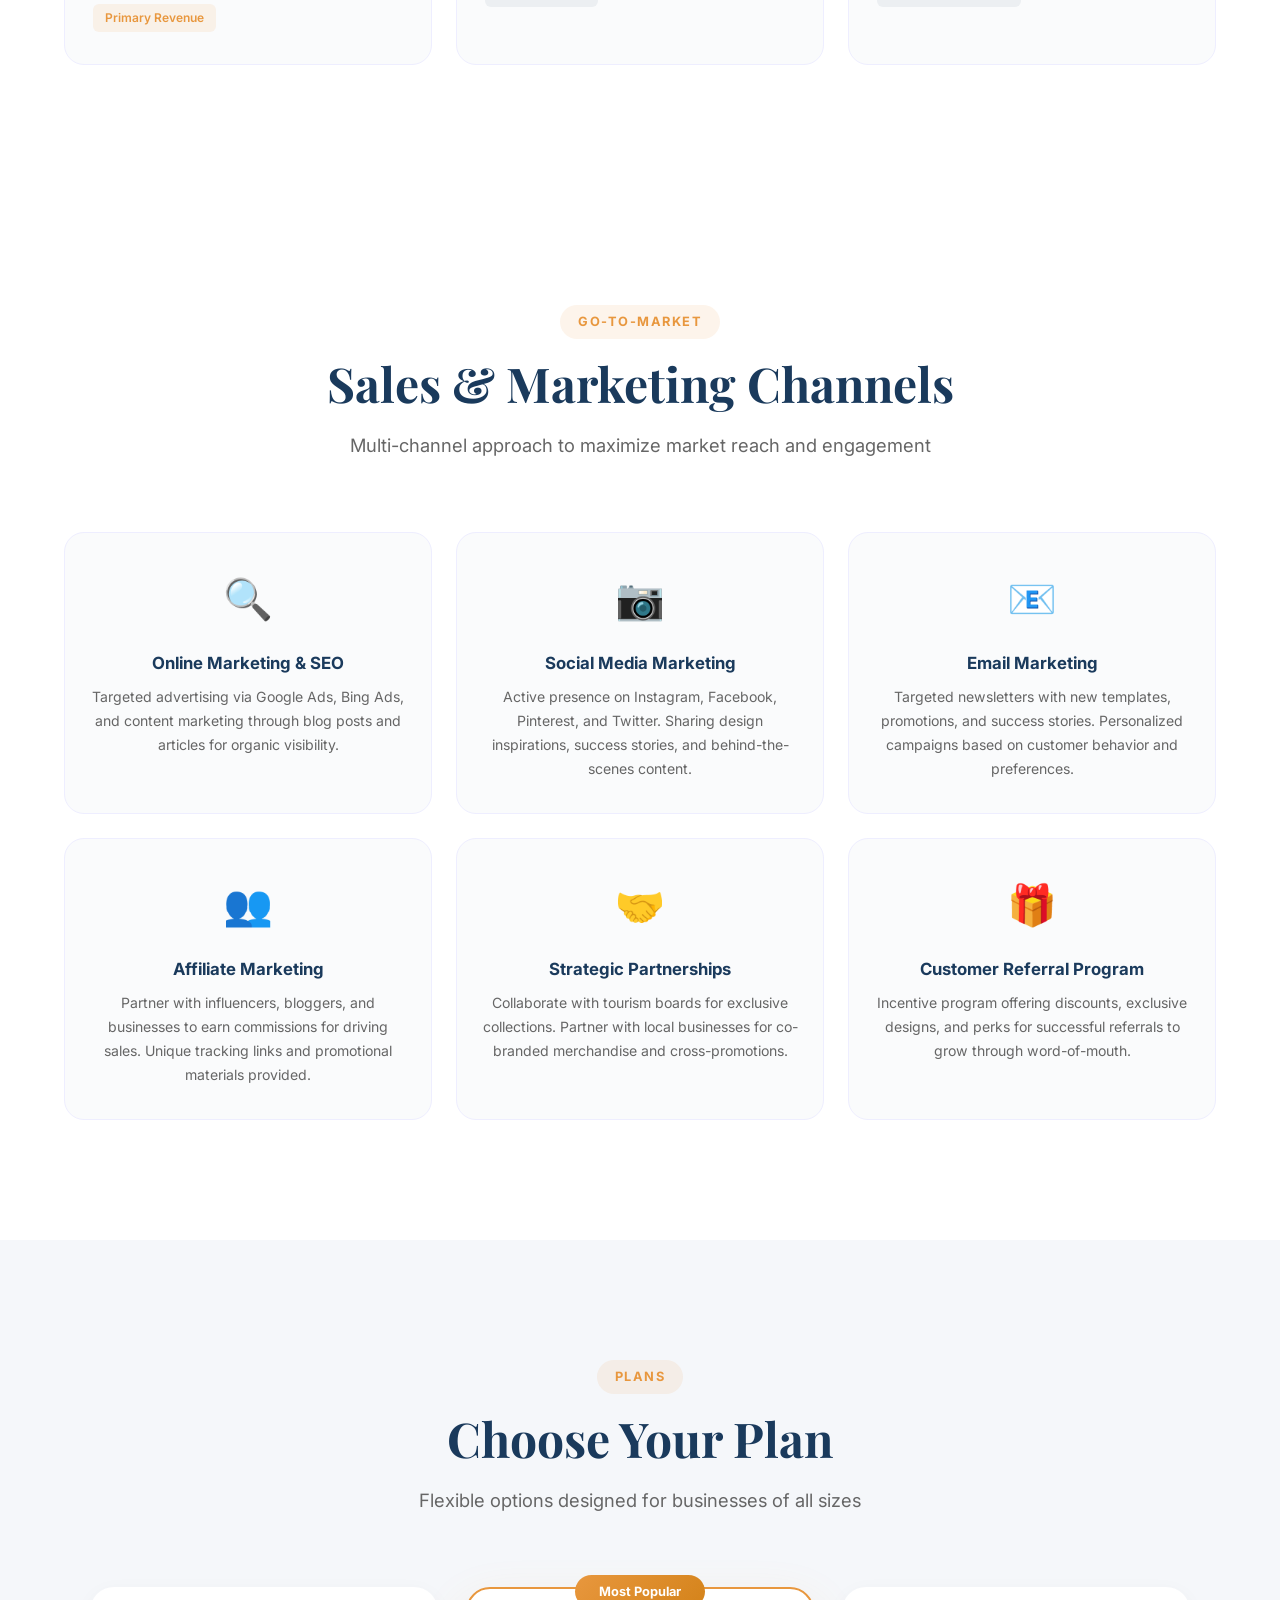
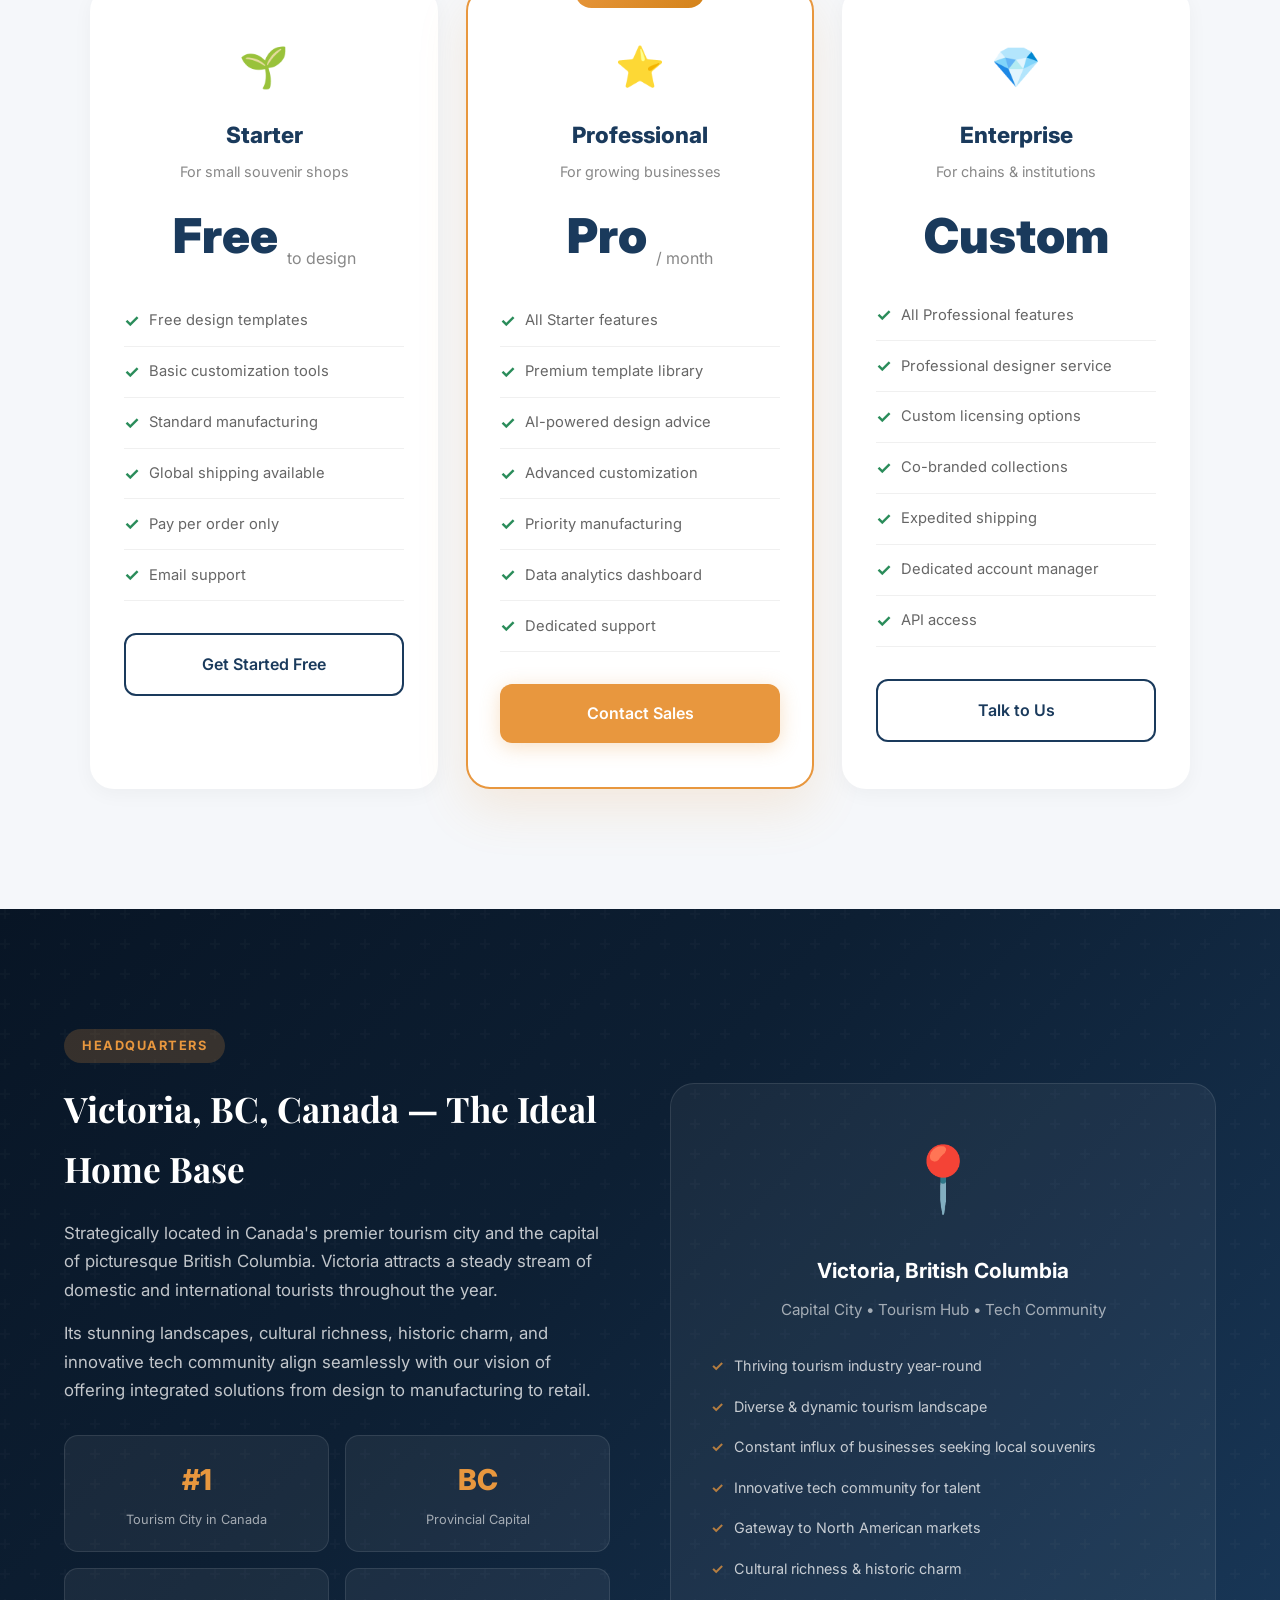
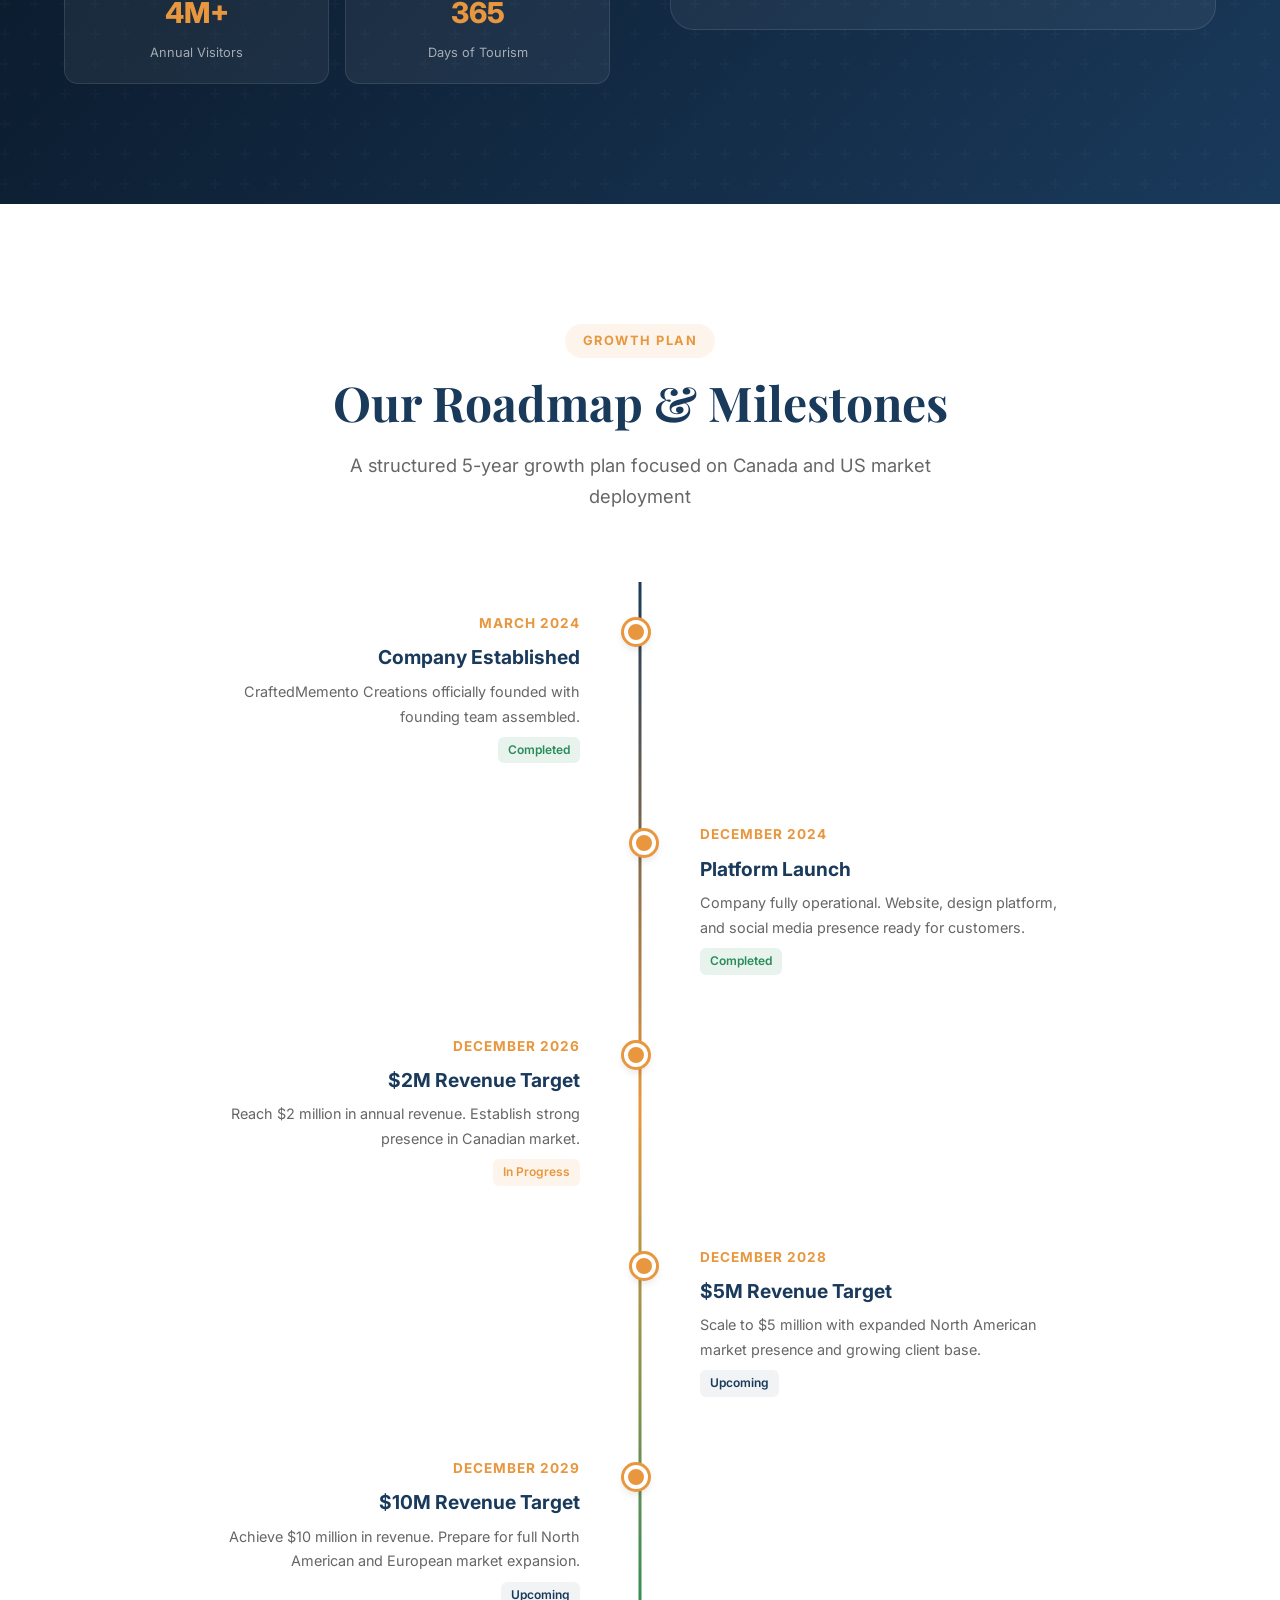
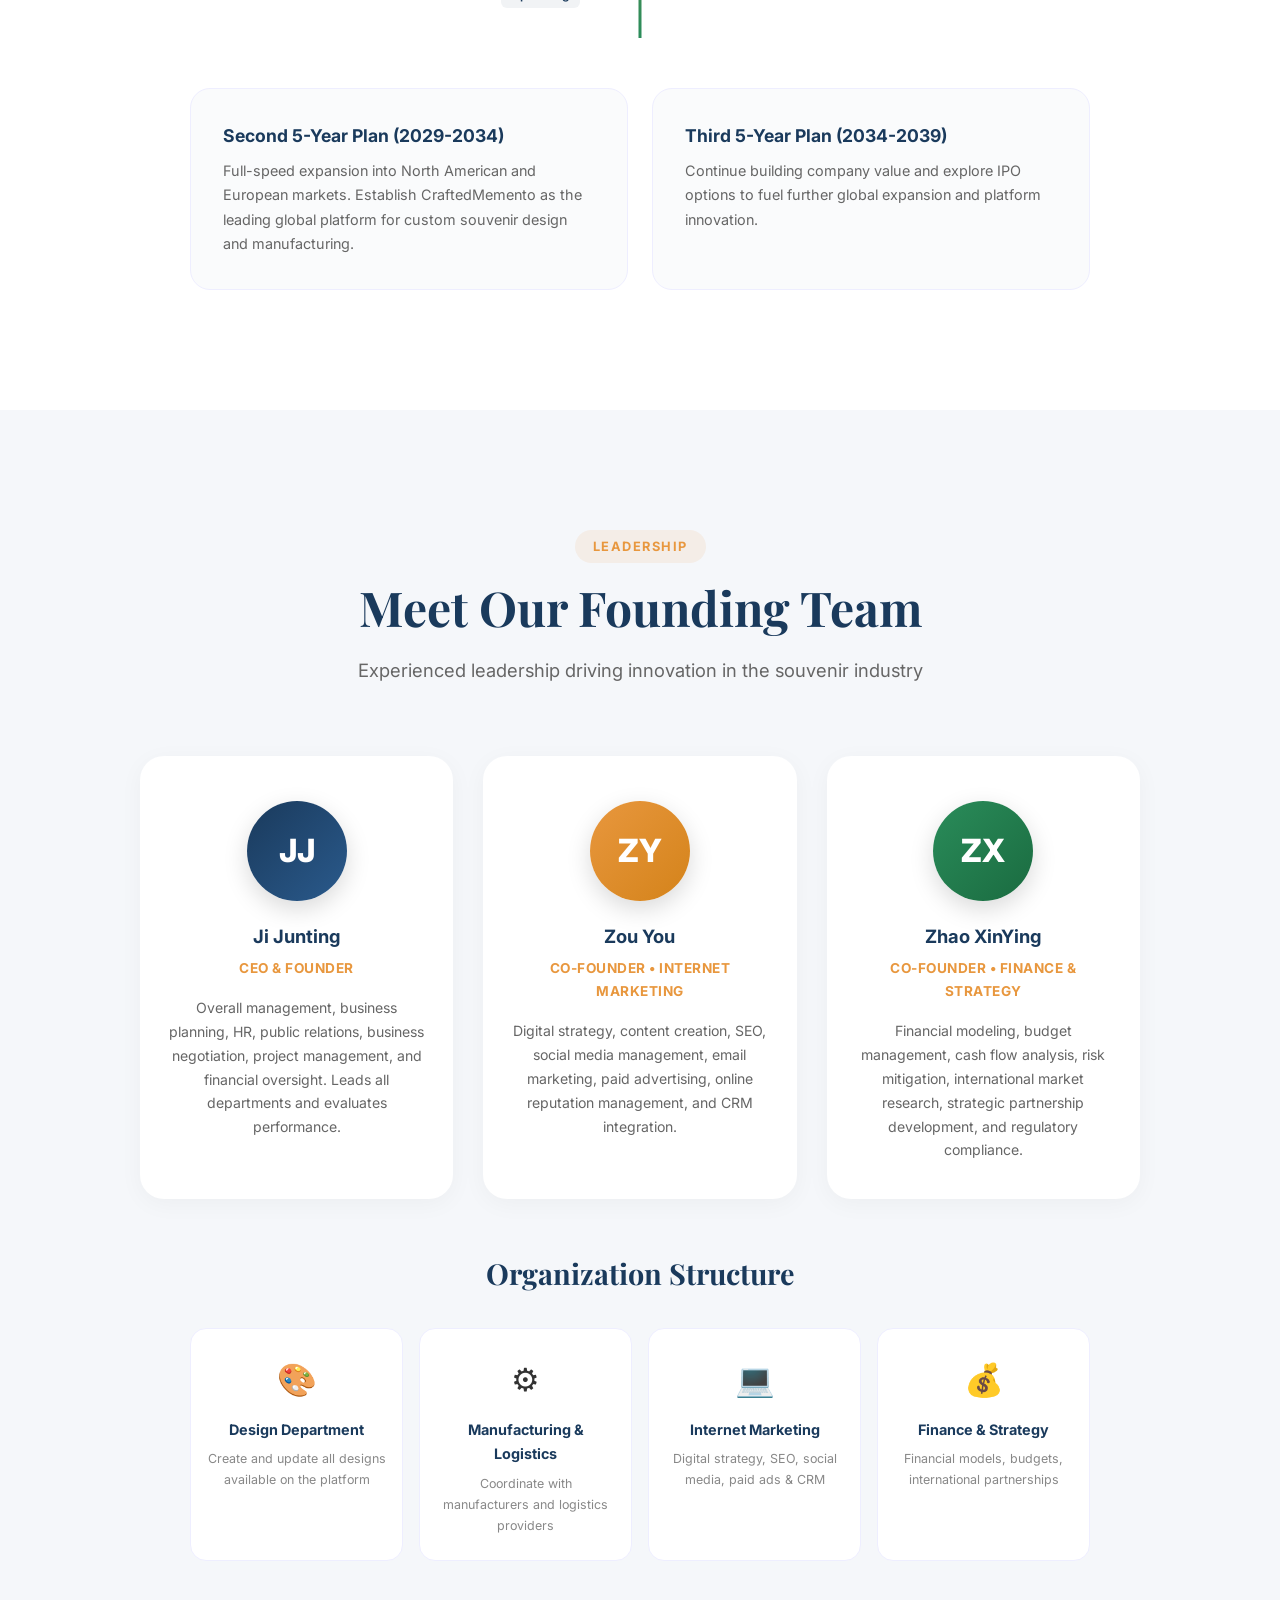
==== commit 9f5f9c97: "Enrich website with full business plan content: market analysis, revenue model, competitive advantag" ====
--- a/index.html
+++ b/index.html
@@ -3,585 +3,1214 @@
 <head>
     <meta charset="UTF-8">
     <meta name="viewport" content="width=device-width, initial-scale=1.0">
-    <title>CraftedMemento Creations - Custom Souvenir Design Platform</title>
+    <title>CraftedMemento Creations - Custom Souvenir Design & Manufacturing Platform</title>
+    <link rel="preconnect" href="https://fonts.googleapis.com">
+    <link href="https://fonts.googleapis.com/css2?family=Inter:wght@300;400;500;600;700;800;900&family=Playfair+Display:wght@700;800;900&display=swap" rel="stylesheet">
     <style>
         * { margin: 0; padding: 0; box-sizing: border-box; }
         :root {
             --primary: #1a3a5c;
+            --primary-light: #2a5a8c;
             --accent: #e8973e;
+            --accent-dark: #d4831a;
             --light: #f5f7fa;
+            --lighter: #fafbfc;
             --dark: #0d1f33;
+            --darker: #081525;
             --text: #333;
+            --text-light: #666;
+            --text-muted: #888;
             --white: #ffffff;
-        }
-        body { font-family: 'Segoe UI', Tahoma, Geneva, Verdana, sans-serif; color: var(--text); line-height: 1.6; }
-
-        /* Navigation */
+            --green: #2a8c5a;
+            --green-dark: #1a6b40;
+            --red: #e85d5d;
+            --purple: #6c5ce7;
+        }
+        html { scroll-behavior: smooth; }
+        body { font-family: 'Inter', 'Segoe UI', sans-serif; color: var(--text); line-height: 1.7; overflow-x: hidden; }
+
+        /* ========== ANIMATIONS ========== */
+        @keyframes fadeInUp { from { opacity: 0; transform: translateY(40px); } to { opacity: 1; transform: translateY(0); } }
+        @keyframes fadeInLeft { from { opacity: 0; transform: translateX(-40px); } to { opacity: 1; transform: translateX(0); } }
+        @keyframes fadeInRight { from { opacity: 0; transform: translateX(40px); } to { opacity: 1; transform: translateX(0); } }
+        @keyframes float { 0%,100% { transform: translateY(0px); } 50% { transform: translateY(-20px); } }
+        @keyframes pulse { 0%,100% { transform: scale(1); } 50% { transform: scale(1.05); } }
+        @keyframes slideIn { from { opacity: 0; transform: translateY(60px); } to { opacity: 1; transform: translateY(0); } }
+        @keyframes rotateIn { from { opacity: 0; transform: rotate(-10deg) scale(0.9); } to { opacity: 1; transform: rotate(0) scale(1); } }
+        @keyframes countUp { from { opacity: 0; transform: translateY(20px); } to { opacity: 1; transform: translateY(0); } }
+        @keyframes gradientShift { 0% { background-position: 0% 50%; } 50% { background-position: 100% 50%; } 100% { background-position: 0% 50%; } }
+        @keyframes particle1 { 0%,100% { transform: translate(0,0) rotate(0deg); opacity:0.3; } 25% { transform: translate(100px,-50px) rotate(90deg); opacity:0.6; } 50% { transform: translate(50px,-100px) rotate(180deg); opacity:0.3; } 75% { transform: translate(-50px,-50px) rotate(270deg); opacity:0.5; } }
+        @keyframes particle2 { 0%,100% { transform: translate(0,0) rotate(0deg); opacity:0.2; } 33% { transform: translate(-80px,60px) rotate(120deg); opacity:0.5; } 66% { transform: translate(60px,30px) rotate(240deg); opacity:0.3; } }
+        .animate { opacity: 0; transform: translateY(40px); transition: all 0.8s cubic-bezier(0.4, 0, 0.2, 1); }
+        .animate.visible { opacity: 1; transform: translateY(0); }
+        .animate-delay-1 { transition-delay: 0.1s; }
+        .animate-delay-2 { transition-delay: 0.2s; }
+        .animate-delay-3 { transition-delay: 0.3s; }
+        .animate-delay-4 { transition-delay: 0.4s; }
+        .animate-delay-5 { transition-delay: 0.5s; }
+
+        /* ========== NAVIGATION ========== */
         nav {
-            position: fixed; top: 0; width: 100%; background: rgba(26, 58, 92, 0.95);
-            backdrop-filter: blur(10px); z-index: 1000; padding: 0 5%;
-            display: flex; justify-content: space-between; align-items: center; height: 70px;
-        }
-        .logo { color: var(--white); font-size: 1.5rem; font-weight: 700; text-decoration: none; }
+            position: fixed; top: 0; width: 100%; z-index: 1000; padding: 0 5%;
+            display: flex; justify-content: space-between; align-items: center; height: 72px;
+            background: transparent; transition: all 0.4s;
+        }
+        nav.scrolled { background: rgba(13, 31, 51, 0.95); backdrop-filter: blur(20px); box-shadow: 0 4px 30px rgba(0,0,0,0.15); }
+        .logo { color: var(--white); font-size: 1.5rem; font-weight: 800; text-decoration: none; letter-spacing: -0.5px; }
         .logo span { color: var(--accent); }
-        .nav-links { display: flex; list-style: none; gap: 30px; }
-        .nav-links a { color: var(--white); text-decoration: none; font-size: 0.95rem; transition: color 0.3s; }
-        .nav-links a:hover { color: var(--accent); }
-        .menu-toggle { display: none; cursor: pointer; flex-direction: column; gap: 5px; }
-        .menu-toggle span { width: 25px; height: 3px; background: var(--white); transition: 0.3s; }
-
-        /* Hero */
+        .nav-links { display: flex; list-style: none; gap: 32px; align-items: center; }
+        .nav-links a { color: rgba(255,255,255,0.85); text-decoration: none; font-size: 0.9rem; font-weight: 500; transition: all 0.3s; position: relative; }
+        .nav-links a:hover { color: var(--white); }
+        .nav-links a::after { content: ''; position: absolute; bottom: -4px; left: 0; width: 0; height: 2px; background: var(--accent); transition: width 0.3s; }
+        .nav-links a:hover::after { width: 100%; }
+        .nav-cta { background: var(--accent); color: var(--white) !important; padding: 10px 24px; border-radius: 8px; font-weight: 600; }
+        .nav-cta::after { display: none !important; }
+        .nav-cta:hover { background: var(--accent-dark); transform: translateY(-1px); }
+        .menu-toggle { display: none; cursor: pointer; flex-direction: column; gap: 5px; background: none; border: none; padding: 5px; }
+        .menu-toggle span { width: 24px; height: 2.5px; background: var(--white); transition: 0.3s; border-radius: 2px; display: block; }
+
+        /* ========== HERO ========== */
         .hero {
             min-height: 100vh; display: flex; align-items: center; justify-content: center;
-            background: linear-gradient(135deg, var(--dark) 0%, var(--primary) 50%, #2a5a8c 100%);
-            color: var(--white); text-align: center; padding: 100px 5% 60px;
+            background: linear-gradient(135deg, var(--darker) 0%, var(--dark) 30%, var(--primary) 60%, var(--primary-light) 100%);
+            color: var(--white); text-align: center; padding: 120px 5% 80px;
             position: relative; overflow: hidden;
         }
-        .hero::before {
-            content: ''; position: absolute; top: -50%; left: -50%;
-            width: 200%; height: 200%;
-            background: radial-gradient(circle at 30% 70%, rgba(232, 151, 62, 0.1) 0%, transparent 50%),
-                        radial-gradient(circle at 70% 30%, rgba(255, 255, 255, 0.05) 0%, transparent 50%);
-        }
-        .hero-content { position: relative; max-width: 800px; }
-        .hero h1 { font-size: 3.5rem; margin-bottom: 10px; font-weight: 800; }
+        .hero-particles { position: absolute; inset: 0; overflow: hidden; }
+        .hero-particles .p {
+            position: absolute; border-radius: 50%; opacity: 0.15;
+        }
+        .hero-particles .p:nth-child(1) { width: 300px; height: 300px; background: var(--accent); top: 10%; left: -5%; animation: particle1 20s infinite; }
+        .hero-particles .p:nth-child(2) { width: 200px; height: 200px; background: var(--primary-light); bottom: 10%; right: -3%; animation: particle2 15s infinite; }
+        .hero-particles .p:nth-child(3) { width: 150px; height: 150px; background: var(--accent); top: 50%; left: 50%; animation: particle1 25s infinite reverse; }
+        .hero-particles .p:nth-child(4) { width: 100px; height: 100px; background: #fff; top: 20%; right: 20%; animation: particle2 18s infinite; }
+        .hero-content { position: relative; max-width: 900px; z-index: 1; }
+        .hero-badge { display: inline-block; background: rgba(232,151,62,0.15); border: 1px solid rgba(232,151,62,0.3); color: var(--accent); padding: 8px 20px; border-radius: 50px; font-size: 0.85rem; font-weight: 600; margin-bottom: 30px; letter-spacing: 0.5px; }
+        .hero h1 { font-family: 'Playfair Display', serif; font-size: 4.5rem; margin-bottom: 10px; font-weight: 900; line-height: 1.1; letter-spacing: -1px; }
         .hero h1 span { color: var(--accent); }
-        .hero .tagline { font-size: 1.3rem; opacity: 0.9; margin-bottom: 15px; }
-        .hero p { font-size: 1.1rem; opacity: 0.8; margin-bottom: 40px; max-width: 600px; margin-left: auto; margin-right: auto; }
-        .btn {
-            display: inline-block; padding: 15px 40px; border-radius: 50px; font-size: 1rem;
-            font-weight: 600; text-decoration: none; transition: all 0.3s; cursor: pointer; border: none;
-        }
-        .btn-primary { background: var(--accent); color: var(--white); }
-        .btn-primary:hover { background: #d4831a; transform: translateY(-2px); box-shadow: 0 10px 30px rgba(232, 151, 62, 0.4); }
-        .btn-outline { border: 2px solid var(--white); color: var(--white); margin-left: 15px; background: transparent; }
-        .btn-outline:hover { background: var(--white); color: var(--primary); }
-
-        /* Sections */
-        section { padding: 100px 5%; }
-        .section-title { text-align: center; margin-bottom: 60px; }
-        .section-title h2 { font-size: 2.5rem; color: var(--primary); margin-bottom: 15px; }
-        .section-title p { color: #666; font-size: 1.1rem; max-width: 600px; margin: 0 auto; }
-        .section-title .divider { width: 60px; height: 4px; background: var(--accent); margin: 15px auto 0; border-radius: 2px; }
-
-        /* About */
-        .about { background: var(--light); }
-        .about-grid { display: grid; grid-template-columns: 1fr 1fr; gap: 60px; max-width: 1200px; margin: 0 auto; align-items: center; }
-        .about-text h3 { font-size: 1.8rem; color: var(--primary); margin-bottom: 20px; }
-        .about-text p { margin-bottom: 15px; color: #555; }
-        .about-visual {
-            background: linear-gradient(135deg, var(--primary), #2a5a8c);
-            border-radius: 20px; padding: 50px; color: var(--white); text-align: center;
-            position: relative; overflow: hidden;
-        }
-        .about-visual::after {
-            content: ''; position: absolute; top: -30px; right: -30px;
-            width: 150px; height: 150px; border-radius: 50%;
-            background: rgba(232, 151, 62, 0.2);
-        }
-        .about-visual .icon { font-size: 4rem; margin-bottom: 20px; }
-        .about-visual h3 { font-size: 1.5rem; margin-bottom: 10px; }
-
-        /* Features */
-        .features-grid { display: grid; grid-template-columns: repeat(4, 1fr); gap: 30px; max-width: 1200px; margin: 0 auto; }
+        .hero .tagline { font-size: 1.5rem; font-weight: 300; opacity: 0.9; margin-bottom: 20px; }
+        .hero .desc { font-size: 1.1rem; opacity: 0.7; margin-bottom: 45px; max-width: 650px; margin-left: auto; margin-right: auto; line-height: 1.8; }
+        .hero-buttons { display: flex; gap: 16px; justify-content: center; flex-wrap: wrap; }
+        .btn { display: inline-flex; align-items: center; gap: 8px; padding: 16px 36px; border-radius: 12px; font-size: 1rem; font-weight: 600; text-decoration: none; transition: all 0.3s; cursor: pointer; border: none; font-family: inherit; }
+        .btn-primary { background: var(--accent); color: var(--white); box-shadow: 0 4px 20px rgba(232,151,62,0.3); }
+        .btn-primary:hover { background: var(--accent-dark); transform: translateY(-3px); box-shadow: 0 8px 30px rgba(232,151,62,0.4); }
+        .btn-outline-light { border: 2px solid rgba(255,255,255,0.4); color: var(--white); background: transparent; }
+        .btn-outline-light:hover { background: rgba(255,255,255,0.1); border-color: var(--white); }
+        .hero-stats { display: flex; justify-content: center; gap: 60px; margin-top: 70px; padding-top: 40px; border-top: 1px solid rgba(255,255,255,0.1); }
+        .hero-stat { text-align: center; }
+        .hero-stat .num { font-size: 2rem; font-weight: 800; color: var(--accent); }
+        .hero-stat .lbl { font-size: 0.85rem; opacity: 0.6; margin-top: 4px; }
+
+        /* ========== SECTIONS COMMON ========== */
+        section { padding: 120px 5%; }
+        .container { max-width: 1200px; margin: 0 auto; }
+        .section-header { text-align: center; margin-bottom: 70px; }
+        .section-label { display: inline-block; background: rgba(232,151,62,0.1); color: var(--accent); padding: 6px 18px; border-radius: 50px; font-size: 0.8rem; font-weight: 700; letter-spacing: 1.5px; text-transform: uppercase; margin-bottom: 16px; }
+        .section-header h2 { font-family: 'Playfair Display', serif; font-size: 3rem; color: var(--primary); margin-bottom: 18px; line-height: 1.2; }
+        .section-header p { color: var(--text-light); font-size: 1.15rem; max-width: 650px; margin: 0 auto; }
+
+        /* ========== ABOUT / OVERVIEW ========== */
+        .about { background: var(--white); }
+        .about-grid { display: grid; grid-template-columns: 1fr 1fr; gap: 80px; align-items: center; }
+        .about-content { }
+        .about-content .label { display: inline-block; background: rgba(232,151,62,0.1); color: var(--accent); padding: 6px 18px; border-radius: 50px; font-size: 0.8rem; font-weight: 700; letter-spacing: 1.5px; text-transform: uppercase; margin-bottom: 20px; }
+        .about-content h2 { font-family: 'Playfair Display', serif; font-size: 2.8rem; color: var(--primary); margin-bottom: 24px; line-height: 1.2; }
+        .about-content p { color: var(--text-light); margin-bottom: 18px; font-size: 1.05rem; }
+        .about-content .highlight { background: linear-gradient(135deg, var(--primary), var(--primary-light)); color: var(--white); padding: 24px 28px; border-radius: 16px; margin: 25px 0; font-weight: 500; font-size: 1.05rem; line-height: 1.7; }
+        .about-visual { position: relative; }
+        .about-card-stack { position: relative; min-height: 500px; }
+        .about-float-card {
+            position: absolute; background: var(--white); border-radius: 16px; padding: 28px;
+            box-shadow: 0 15px 40px rgba(0,0,0,0.08); border: 1px solid #eef;
+        }
+        .about-float-card.card-1 { top: 0; left: 0; right: 30px; z-index: 3; animation: float 6s ease-in-out infinite; }
+        .about-float-card.card-2 { top: 160px; left: 30px; right: 0; z-index: 2; animation: float 6s ease-in-out infinite 1s; }
+        .about-float-card.card-3 { top: 320px; left: 15px; right: 15px; z-index: 1; animation: float 6s ease-in-out infinite 2s; }
+        .about-float-card .card-icon { width: 50px; height: 50px; border-radius: 12px; display: flex; align-items: center; justify-content: center; font-size: 1.5rem; margin-bottom: 15px; color: var(--white); }
+        .about-float-card .card-icon.blue { background: linear-gradient(135deg, var(--primary), var(--primary-light)); }
+        .about-float-card .card-icon.orange { background: linear-gradient(135deg, var(--accent), var(--accent-dark)); }
+        .about-float-card .card-icon.green { background: linear-gradient(135deg, var(--green), var(--green-dark)); }
+        .about-float-card h4 { color: var(--primary); font-size: 1.1rem; margin-bottom: 6px; }
+        .about-float-card p { color: var(--text-light); font-size: 0.9rem; line-height: 1.6; }
+
+        /* ========== PRODUCT SHOWCASE ========== */
+        .products { background: var(--light); }
+        .products-grid { display: grid; grid-template-columns: repeat(6, 1fr); gap: 20px; }
+        .product-item {
+            background: var(--white); border-radius: 16px; padding: 30px 20px; text-align: center;
+            transition: all 0.4s; box-shadow: 0 4px 15px rgba(0,0,0,0.04); border: 1px solid #eef;
+            cursor: default;
+        }
+        .product-item:hover { transform: translateY(-8px); box-shadow: 0 20px 40px rgba(0,0,0,0.1); border-color: var(--accent); }
+        .product-emoji { font-size: 3rem; margin-bottom: 15px; display: block; }
+        .product-item h4 { color: var(--primary); font-size: 0.95rem; margin-bottom: 4px; }
+        .product-item p { color: var(--text-muted); font-size: 0.8rem; }
+
+        /* ========== FEATURES ========== */
+        .features { background: var(--white); }
+        .features-grid { display: grid; grid-template-columns: repeat(2, 1fr); gap: 30px; }
         .feature-card {
-            background: var(--white); padding: 40px 30px; border-radius: 15px;
-            text-align: center; transition: all 0.3s;
-            box-shadow: 0 5px 20px rgba(0,0,0,0.06); border: 1px solid #eee;
-        }
-        .feature-card:hover { transform: translateY(-10px); box-shadow: 0 20px 40px rgba(0,0,0,0.1); }
-        .feature-icon {
-            width: 80px; height: 80px; border-radius: 50%; margin: 0 auto 25px;
-            display: flex; align-items: center; justify-content: center; font-size: 2rem;
-            background: linear-gradient(135deg, var(--primary), #2a5a8c); color: var(--white);
-        }
-        .feature-card h3 { color: var(--primary); margin-bottom: 12px; font-size: 1.15rem; }
-        .feature-card p { color: #666; font-size: 0.95rem; }
-
-        /* Benefits */
+            display: flex; gap: 24px; background: var(--lighter); padding: 36px; border-radius: 20px;
+            transition: all 0.4s; border: 1px solid transparent;
+        }
+        .feature-card:hover { background: var(--white); border-color: rgba(232,151,62,0.2); box-shadow: 0 20px 50px rgba(0,0,0,0.06); transform: translateY(-4px); }
+        .feature-num {
+            flex-shrink: 0; width: 52px; height: 52px; border-radius: 14px; display: flex;
+            align-items: center; justify-content: center; font-size: 1.2rem; font-weight: 800;
+            background: linear-gradient(135deg, var(--primary), var(--primary-light)); color: var(--white);
+        }
+        .feature-card h3 { color: var(--primary); font-size: 1.2rem; margin-bottom: 8px; }
+        .feature-card p { color: var(--text-light); font-size: 0.95rem; }
+
+        /* ========== COMPETITIVE ADVANTAGES ========== */
+        .advantages { background: linear-gradient(135deg, var(--dark) 0%, var(--primary) 100%); color: var(--white); }
+        .advantages .section-header h2 { color: var(--white); }
+        .advantages .section-header p { color: rgba(255,255,255,0.6); }
+        .advantages .section-label { background: rgba(232,151,62,0.2); }
+        .adv-grid { display: grid; grid-template-columns: repeat(3, 1fr); gap: 24px; }
+        .adv-card {
+            background: rgba(255,255,255,0.05); border: 1px solid rgba(255,255,255,0.1);
+            border-radius: 20px; padding: 36px 28px; transition: all 0.4s; position: relative; overflow: hidden;
+        }
+        .adv-card::before {
+            content: ''; position: absolute; top: 0; left: 0; right: 0; height: 3px;
+            background: linear-gradient(to right, var(--accent), transparent); opacity: 0; transition: opacity 0.4s;
+        }
+        .adv-card:hover { background: rgba(255,255,255,0.08); transform: translateY(-5px); }
+        .adv-card:hover::before { opacity: 1; }
+        .adv-num { font-size: 3rem; font-weight: 900; color: rgba(232,151,62,0.2); margin-bottom: 15px; line-height: 1; }
+        .adv-card h3 { font-size: 1.15rem; margin-bottom: 12px; color: var(--white); }
+        .adv-card p { color: rgba(255,255,255,0.6); font-size: 0.92rem; }
+
+        /* ========== BENEFITS ========== */
         .benefits { background: var(--light); }
-        .benefits-grid { display: grid; grid-template-columns: repeat(2, 1fr); gap: 30px; max-width: 1000px; margin: 0 auto; }
-        .benefit-item {
-            display: flex; gap: 20px; padding: 30px; background: var(--white);
-            border-radius: 12px; box-shadow: 0 3px 15px rgba(0,0,0,0.05);
-            transition: transform 0.3s;
-        }
-        .benefit-item:hover { transform: translateX(5px); }
+        .benefits-main { display: grid; grid-template-columns: 1fr 1fr; gap: 60px; align-items: center; }
+        .benefits-list { display: flex; flex-direction: column; gap: 20px; }
+        .benefit-row {
+            display: flex; gap: 20px; padding: 24px; background: var(--white);
+            border-radius: 16px; box-shadow: 0 4px 15px rgba(0,0,0,0.04);
+            transition: all 0.3s; border: 1px solid transparent;
+        }
+        .benefit-row:hover { border-color: var(--accent); box-shadow: 0 8px 30px rgba(0,0,0,0.08); transform: translateX(6px); }
         .benefit-icon {
-            flex-shrink: 0; width: 50px; height: 50px; border-radius: 12px;
-            background: var(--accent); color: var(--white); display: flex;
-            align-items: center; justify-content: center; font-size: 1.3rem;
-        }
-        .benefit-item h4 { color: var(--primary); margin-bottom: 5px; }
-        .benefit-item p { color: #666; font-size: 0.9rem; }
-
-        /* How it works */
+            flex-shrink: 0; width: 52px; height: 52px; border-radius: 14px;
+            display: flex; align-items: center; justify-content: center; font-size: 1.3rem; color: var(--white);
+        }
+        .benefit-icon.b1 { background: linear-gradient(135deg, #e85d5d, #c0392b); }
+        .benefit-icon.b2 { background: linear-gradient(135deg, var(--accent), var(--accent-dark)); }
+        .benefit-icon.b3 { background: linear-gradient(135deg, var(--primary), var(--primary-light)); }
+        .benefit-icon.b4 { background: linear-gradient(135deg, var(--green), var(--green-dark)); }
+        .benefit-row h4 { color: var(--primary); font-size: 1.05rem; margin-bottom: 4px; }
+        .benefit-row p { color: var(--text-light); font-size: 0.9rem; }
+        .benefits-visual {
+            background: linear-gradient(135deg, var(--primary), var(--primary-light));
+            border-radius: 24px; padding: 50px 40px; color: var(--white); position: relative; overflow: hidden;
+        }
+        .benefits-visual::before {
+            content: ''; position: absolute; top: -60px; right: -60px; width: 200px; height: 200px;
+            border-radius: 50%; background: rgba(232,151,62,0.2);
+        }
+        .benefits-visual::after {
+            content: ''; position: absolute; bottom: -40px; left: -40px; width: 150px; height: 150px;
+            border-radius: 50%; background: rgba(255,255,255,0.05);
+        }
+        .benefits-visual h3 { font-family: 'Playfair Display', serif; font-size: 2rem; margin-bottom: 20px; position: relative; z-index: 1; }
+        .benefits-visual p { opacity: 0.85; position: relative; z-index: 1; margin-bottom: 12px; font-size: 1.05rem; }
+        .benefits-visual .quote { font-style: italic; opacity: 0.7; border-left: 3px solid var(--accent); padding-left: 18px; margin-top: 30px; position: relative; z-index: 1; }
+
+        /* ========== HOW IT WORKS ========== */
         .how-it-works { background: var(--white); }
-        .steps { display: flex; justify-content: center; gap: 40px; max-width: 1100px; margin: 0 auto; position: relative; }
-        .step { text-align: center; flex: 1; position: relative; }
-        .step-number {
-            width: 70px; height: 70px; border-radius: 50%; background: var(--primary);
-            color: var(--white); font-size: 1.5rem; font-weight: 700;
+        .steps-container { position: relative; max-width: 1000px; margin: 0 auto; }
+        .steps-line { position: absolute; top: 40px; left: 60px; right: 60px; height: 3px; background: linear-gradient(to right, var(--primary), var(--accent), var(--green)); z-index: 0; }
+        .steps-grid { display: grid; grid-template-columns: repeat(4, 1fr); gap: 30px; position: relative; z-index: 1; }
+        .step-card { text-align: center; }
+        .step-num {
+            width: 80px; height: 80px; border-radius: 50%; margin: 0 auto 24px;
             display: flex; align-items: center; justify-content: center;
-            margin: 0 auto 20px; position: relative; z-index: 1;
-        }
-        .step h3 { color: var(--primary); margin-bottom: 8px; }
-        .step p { color: #666; font-size: 0.9rem; }
-        .steps::before {
-            content: ''; position: absolute; top: 35px; left: 15%; right: 15%;
-            height: 3px; background: linear-gradient(to right, var(--primary), var(--accent));
-            z-index: 0;
-        }
-
-        /* Pricing */
+            font-size: 1.5rem; font-weight: 800; color: var(--white);
+            background: linear-gradient(135deg, var(--primary), var(--primary-light));
+            box-shadow: 0 8px 25px rgba(26,58,92,0.3); position: relative;
+        }
+        .step-card:nth-child(2) .step-num { background: linear-gradient(135deg, var(--accent), var(--accent-dark)); box-shadow: 0 8px 25px rgba(232,151,62,0.3); }
+        .step-card:nth-child(3) .step-num { background: linear-gradient(135deg, var(--green), var(--green-dark)); box-shadow: 0 8px 25px rgba(42,140,90,0.3); }
+        .step-card:nth-child(4) .step-num { background: linear-gradient(135deg, var(--purple), #5a4bd1); box-shadow: 0 8px 25px rgba(108,92,231,0.3); }
+        .step-card h3 { color: var(--primary); margin-bottom: 10px; font-size: 1.15rem; }
+        .step-card p { color: var(--text-light); font-size: 0.9rem; padding: 0 10px; }
+
+        /* ========== MARKET ANALYSIS ========== */
+        .market { background: var(--lighter); }
+        .market-grid { display: grid; grid-template-columns: 1fr 1fr; gap: 30px; margin-bottom: 50px; }
+        .market-card {
+            background: var(--white); border-radius: 20px; padding: 36px; border: 1px solid #eef;
+            box-shadow: 0 4px 15px rgba(0,0,0,0.04); transition: all 0.3s;
+        }
+        .market-card:hover { box-shadow: 0 12px 35px rgba(0,0,0,0.08); }
+        .market-card .tag { display: inline-block; padding: 4px 14px; border-radius: 6px; font-size: 0.75rem; font-weight: 700; margin-bottom: 16px; text-transform: uppercase; letter-spacing: 1px; }
+        .tag-blue { background: rgba(26,58,92,0.08); color: var(--primary); }
+        .tag-orange { background: rgba(232,151,62,0.1); color: var(--accent); }
+        .tag-green { background: rgba(42,140,90,0.1); color: var(--green); }
+        .tag-purple { background: rgba(108,92,231,0.1); color: var(--purple); }
+        .market-card h3 { color: var(--primary); font-size: 1.2rem; margin-bottom: 12px; }
+        .market-card p { color: var(--text-light); font-size: 0.95rem; }
+        .market-card ul { list-style: none; margin-top: 12px; }
+        .market-card ul li { padding: 6px 0; color: var(--text-light); font-size: 0.9rem; display: flex; align-items: flex-start; gap: 10px; }
+        .market-card ul li::before { content: '\2022'; color: var(--accent); font-weight: 700; font-size: 1.2rem; line-height: 1.4; }
+        .target-market {
+            background: linear-gradient(135deg, var(--primary), var(--primary-light));
+            border-radius: 24px; padding: 50px; color: var(--white);
+        }
+        .target-market h3 { font-family: 'Playfair Display', serif; font-size: 1.8rem; margin-bottom: 20px; }
+        .target-chips { display: flex; flex-wrap: wrap; gap: 12px; }
+        .chip {
+            background: rgba(255,255,255,0.12); border: 1px solid rgba(255,255,255,0.2);
+            padding: 10px 22px; border-radius: 50px; font-size: 0.9rem; color: var(--white);
+            transition: all 0.3s;
+        }
+        .chip:hover { background: rgba(255,255,255,0.2); transform: translateY(-2px); }
+
+        /* ========== REVENUE MODEL ========== */
+        .revenue { background: var(--white); }
+        .revenue-grid { display: grid; grid-template-columns: repeat(3, 1fr); gap: 24px; }
+        .revenue-card {
+            background: var(--lighter); border-radius: 20px; padding: 32px 28px;
+            border: 1px solid #eef; transition: all 0.4s; position: relative; overflow: hidden;
+        }
+        .revenue-card::before {
+            content: ''; position: absolute; top: 0; left: 0; width: 4px; height: 100%;
+            background: var(--accent); opacity: 0; transition: opacity 0.3s;
+        }
+        .revenue-card:hover { border-color: rgba(232,151,62,0.3); box-shadow: 0 12px 35px rgba(0,0,0,0.06); }
+        .revenue-card:hover::before { opacity: 1; }
+        .revenue-card .rev-icon { font-size: 2rem; margin-bottom: 15px; display: block; }
+        .revenue-card h3 { color: var(--primary); font-size: 1.1rem; margin-bottom: 10px; }
+        .revenue-card p { color: var(--text-light); font-size: 0.9rem; }
+        .revenue-card .rev-tag { display: inline-block; margin-top: 12px; padding: 4px 12px; border-radius: 6px; font-size: 0.75rem; font-weight: 600; }
+        .rev-tag-main { background: rgba(232,151,62,0.1); color: var(--accent); }
+        .rev-tag-sub { background: rgba(26,58,92,0.06); color: var(--primary); }
+
+        /* ========== PRICING ========== */
         .pricing { background: var(--light); }
-        .pricing-grid { display: grid; grid-template-columns: repeat(3, 1fr); gap: 30px; max-width: 1000px; margin: 0 auto; }
+        .pricing-grid { display: grid; grid-template-columns: repeat(3, 1fr); gap: 28px; max-width: 1100px; margin: 0 auto; }
         .pricing-card {
-            background: var(--white); border-radius: 15px; padding: 40px 30px;
-            text-align: center; box-shadow: 0 5px 20px rgba(0,0,0,0.06);
-            transition: transform 0.3s; border: 2px solid transparent;
-        }
-        .pricing-card.featured { border-color: var(--accent); transform: scale(1.05); }
-        .pricing-card:hover { transform: scale(1.03); }
-        .pricing-card.featured:hover { transform: scale(1.07); }
-        .pricing-card .plan-name { font-size: 1.3rem; color: var(--primary); font-weight: 700; margin-bottom: 5px; }
-        .pricing-card .plan-desc { color: #888; font-size: 0.9rem; margin-bottom: 25px; }
-        .pricing-card .plan-price { font-size: 2.5rem; font-weight: 800; color: var(--primary); margin-bottom: 25px; }
-        .pricing-card .plan-price span { font-size: 1rem; font-weight: 400; color: #888; }
-        .pricing-card ul { list-style: none; text-align: left; margin-bottom: 30px; }
-        .pricing-card ul li { padding: 8px 0; color: #555; font-size: 0.9rem; border-bottom: 1px solid #f0f0f0; }
-        .pricing-card ul li::before { content: '\2713'; color: var(--accent); font-weight: 700; margin-right: 10px; }
-        .badge {
-            display: inline-block; background: var(--accent); color: var(--white);
-            padding: 4px 15px; border-radius: 20px; font-size: 0.8rem; font-weight: 600; margin-bottom: 15px;
-        }
-
-        /* Milestones */
+            background: var(--white); border-radius: 24px; padding: 44px 32px; text-align: center;
+            box-shadow: 0 5px 20px rgba(0,0,0,0.04); transition: all 0.4s;
+            border: 2px solid transparent; position: relative;
+        }
+        .pricing-card.featured { border-color: var(--accent); box-shadow: 0 20px 50px rgba(232,151,62,0.15); }
+        .pricing-card:hover { transform: translateY(-8px); box-shadow: 0 25px 50px rgba(0,0,0,0.1); }
+        .pricing-badge { position: absolute; top: -14px; left: 50%; transform: translateX(-50%); background: linear-gradient(135deg, var(--accent), var(--accent-dark)); color: var(--white); padding: 6px 24px; border-radius: 50px; font-size: 0.8rem; font-weight: 700; }
+        .pricing-card .plan-icon { font-size: 2.5rem; margin-bottom: 15px; display: block; }
+        .pricing-card .plan-name { font-size: 1.4rem; color: var(--primary); font-weight: 800; margin-bottom: 6px; }
+        .pricing-card .plan-desc { color: var(--text-muted); font-size: 0.9rem; margin-bottom: 28px; }
+        .pricing-card .plan-price { font-size: 3rem; font-weight: 900; color: var(--primary); margin-bottom: 30px; line-height: 1; }
+        .pricing-card .plan-price sub { font-size: 1rem; font-weight: 400; color: var(--text-muted); }
+        .pricing-card ul { list-style: none; text-align: left; margin-bottom: 32px; }
+        .pricing-card ul li { padding: 10px 0; color: var(--text-light); font-size: 0.92rem; border-bottom: 1px solid #f0f0f0; display: flex; align-items: center; gap: 10px; }
+        .check { color: var(--green); font-weight: 700; font-size: 1.1rem; }
+        .btn-pricing { width: 100%; justify-content: center; }
+
+        /* ========== LOCATION ========== */
+        .location { background: linear-gradient(135deg, var(--darker) 0%, var(--dark) 40%, var(--primary) 100%); color: var(--white); position: relative; overflow: hidden; }
+        .location::before {
+            content: ''; position: absolute; inset: 0;
+            background: url("data:image/svg+xml,%3Csvg width='60' height='60' viewBox='0 0 60 60' xmlns='http://www.w3.org/2000/svg'%3E%3Cg fill='none' fill-rule='evenodd'%3E%3Cg fill='%23ffffff' fill-opacity='0.02'%3E%3Cpath d='M36 34v-4h-2v4h-4v2h4v4h2v-4h4v-2h-4zm0-30V0h-2v4h-4v2h4v4h2V6h4V4h-4zM6 34v-4H4v4H0v2h4v4h2v-4h4v-2H6zM6 4V0H4v4H0v2h4v4h2V6h4V4H6z'/%3E%3C/g%3E%3C/g%3E%3C/svg%3E");
+        }
+        .location .section-header h2 { color: var(--white); }
+        .location .section-header p { color: rgba(255,255,255,0.6); }
+        .location .section-label { background: rgba(232,151,62,0.2); }
+        .location-grid { display: grid; grid-template-columns: 1fr 1fr; gap: 60px; align-items: center; position: relative; z-index: 1; }
+        .location-text h3 { font-family: 'Playfair Display', serif; font-size: 2.2rem; margin-bottom: 20px; }
+        .location-text p { opacity: 0.75; margin-bottom: 15px; font-size: 1.05rem; }
+        .location-features { display: grid; grid-template-columns: 1fr 1fr; gap: 16px; margin-top: 30px; }
+        .loc-feat { background: rgba(255,255,255,0.06); border: 1px solid rgba(255,255,255,0.1); padding: 20px; border-radius: 14px; text-align: center; }
+        .loc-feat .val { font-size: 1.8rem; font-weight: 800; color: var(--accent); }
+        .loc-feat .lbl { font-size: 0.8rem; opacity: 0.6; margin-top: 4px; }
+        .location-map {
+            background: rgba(255,255,255,0.05); border: 1px solid rgba(255,255,255,0.1);
+            border-radius: 24px; padding: 40px; text-align: center;
+        }
+        .map-pin { font-size: 4rem; margin-bottom: 20px; display: block; }
+        .location-map h4 { font-size: 1.3rem; margin-bottom: 8px; }
+        .location-map p { opacity: 0.6; font-size: 0.95rem; }
+        .location-map .advantages-list { text-align: left; margin-top: 24px; }
+        .location-map .advantages-list li { padding: 8px 0; font-size: 0.9rem; opacity: 0.75; display: flex; align-items: center; gap: 10px; list-style: none; }
+        .location-map .advantages-list li::before { content: '\2713'; color: var(--accent); font-weight: 700; }
+
+        /* ========== MILESTONES ========== */
         .milestones { background: var(--white); }
-        .timeline { max-width: 700px; margin: 0 auto; position: relative; padding-left: 40px; }
-        .timeline::before {
-            content: ''; position: absolute; left: 15px; top: 0; bottom: 0;
-            width: 3px; background: linear-gradient(to bottom, var(--primary), var(--accent));
-        }
-        .timeline-item { position: relative; margin-bottom: 35px; }
-        .timeline-item::before {
-            content: ''; position: absolute; left: -33px; top: 5px;
-            width: 14px; height: 14px; border-radius: 50%;
-            background: var(--accent); border: 3px solid var(--white);
-            box-shadow: 0 0 0 3px var(--accent);
-        }
-        .timeline-item .year { font-weight: 700; color: var(--accent); font-size: 0.9rem; }
-        .timeline-item h4 { color: var(--primary); margin: 3px 0; }
-        .timeline-item p { color: #666; font-size: 0.9rem; }
-
-        /* Team */
+        .roadmap { max-width: 900px; margin: 0 auto; display: grid; grid-template-columns: 1fr 1fr; gap: 0; position: relative; }
+        .roadmap::before { content: ''; position: absolute; left: 50%; top: 0; bottom: 0; width: 3px; background: linear-gradient(to bottom, var(--primary), var(--accent), var(--green)); transform: translateX(-50%); }
+        .milestone {
+            padding: 30px; position: relative;
+        }
+        .milestone:nth-child(odd) { text-align: right; padding-right: 60px; }
+        .milestone:nth-child(even) { padding-left: 60px; grid-column: 2; }
+        .milestone::after {
+            content: ''; position: absolute; top: 38px; width: 16px; height: 16px;
+            border-radius: 50%; background: var(--accent); border: 4px solid var(--white);
+            box-shadow: 0 0 0 3px var(--accent), 0 4px 10px rgba(0,0,0,0.15);
+        }
+        .milestone:nth-child(odd)::after { right: -8px; }
+        .milestone:nth-child(even)::after { left: -8px; }
+        .milestone .m-date { color: var(--accent); font-weight: 700; font-size: 0.85rem; letter-spacing: 1px; text-transform: uppercase; }
+        .milestone h4 { color: var(--primary); font-size: 1.2rem; margin: 6px 0; }
+        .milestone p { color: var(--text-light); font-size: 0.9rem; }
+        .milestone .m-tag { display: inline-block; margin-top: 8px; padding: 3px 10px; border-radius: 6px; font-size: 0.75rem; font-weight: 600; }
+        .m-tag-done { background: rgba(42,140,90,0.1); color: var(--green); }
+        .m-tag-progress { background: rgba(232,151,62,0.1); color: var(--accent); }
+        .m-tag-upcoming { background: rgba(26,58,92,0.06); color: var(--primary); }
+        .long-term { max-width: 900px; margin: 50px auto 0; display: grid; grid-template-columns: 1fr 1fr; gap: 24px; }
+        .lt-card {
+            background: var(--lighter); border-radius: 20px; padding: 32px; border: 1px solid #eef;
+        }
+        .lt-card h4 { color: var(--primary); margin-bottom: 8px; font-size: 1.1rem; }
+        .lt-card p { color: var(--text-light); font-size: 0.9rem; }
+
+        /* ========== TEAM ========== */
         .team { background: var(--light); }
-        .team-grid { display: grid; grid-template-columns: repeat(3, 1fr); gap: 30px; max-width: 900px; margin: 0 auto; }
+        .team-grid { display: grid; grid-template-columns: repeat(3, 1fr); gap: 30px; max-width: 1000px; margin: 0 auto 50px; }
         .team-card {
-            background: var(--white); border-radius: 15px; padding: 40px 25px;
-            text-align: center; box-shadow: 0 5px 20px rgba(0,0,0,0.06);
-        }
+            background: var(--white); border-radius: 24px; padding: 44px 28px 36px;
+            text-align: center; box-shadow: 0 5px 25px rgba(0,0,0,0.04);
+            transition: all 0.4s; border: 1px solid transparent; position: relative;
+        }
+        .team-card:hover { transform: translateY(-8px); box-shadow: 0 20px 50px rgba(0,0,0,0.08); border-color: var(--accent); }
         .team-avatar {
-            width: 90px; height: 90px; border-radius: 50%; margin: 0 auto 20px;
+            width: 100px; height: 100px; border-radius: 50%; margin: 0 auto 20px;
             display: flex; align-items: center; justify-content: center;
-            font-size: 2rem; font-weight: 700; color: var(--white);
-        }
-        .team-card:nth-child(1) .team-avatar { background: linear-gradient(135deg, var(--primary), #2a5a8c); }
-        .team-card:nth-child(2) .team-avatar { background: linear-gradient(135deg, var(--accent), #d4831a); }
-        .team-card:nth-child(3) .team-avatar { background: linear-gradient(135deg, #2a8c5a, #1a6b40); }
-        .team-card h3 { color: var(--primary); font-size: 1.1rem; margin-bottom: 5px; }
-        .team-card .role { color: var(--accent); font-weight: 600; font-size: 0.85rem; margin-bottom: 12px; }
-        .team-card p { color: #666; font-size: 0.85rem; }
-
-        /* Location */
-        .location { background: linear-gradient(135deg, var(--dark), var(--primary)); color: var(--white); text-align: center; }
-        .location h2 { color: var(--white); }
-        .location .section-title p { color: rgba(255,255,255,0.7); }
-        .location-content { max-width: 800px; margin: 0 auto; }
-        .location-stats { display: flex; justify-content: center; gap: 60px; margin-top: 40px; }
-        .stat { text-align: center; }
-        .stat .number { font-size: 2.5rem; font-weight: 800; color: var(--accent); }
-        .stat .label { font-size: 0.9rem; opacity: 0.8; }
-
-        /* CTA */
+            font-size: 2rem; font-weight: 800; color: var(--white);
+            box-shadow: 0 8px 25px rgba(0,0,0,0.15);
+        }
+        .team-card:nth-child(1) .team-avatar { background: linear-gradient(135deg, var(--primary), var(--primary-light)); }
+        .team-card:nth-child(2) .team-avatar { background: linear-gradient(135deg, var(--accent), var(--accent-dark)); }
+        .team-card:nth-child(3) .team-avatar { background: linear-gradient(135deg, var(--green), var(--green-dark)); }
+        .team-card h3 { color: var(--primary); font-size: 1.15rem; margin-bottom: 4px; }
+        .team-card .role { color: var(--accent); font-weight: 700; font-size: 0.85rem; margin-bottom: 16px; text-transform: uppercase; letter-spacing: 0.5px; }
+        .team-card p { color: var(--text-light); font-size: 0.88rem; }
+
+        /* Org Chart */
+        .org-chart { max-width: 900px; margin: 0 auto; }
+        .org-chart h3 { text-align: center; font-family: 'Playfair Display', serif; font-size: 1.8rem; color: var(--primary); margin-bottom: 30px; }
+        .org-departments { display: grid; grid-template-columns: repeat(4, 1fr); gap: 16px; }
+        .org-dept {
+            background: var(--white); border-radius: 16px; padding: 24px 16px;
+            text-align: center; border: 1px solid #eef; transition: all 0.3s;
+        }
+        .org-dept:hover { border-color: var(--accent); box-shadow: 0 8px 25px rgba(0,0,0,0.06); }
+        .org-dept .dept-icon { font-size: 2rem; margin-bottom: 10px; display: block; }
+        .org-dept h4 { color: var(--primary); font-size: 0.9rem; margin-bottom: 6px; }
+        .org-dept p { color: var(--text-muted); font-size: 0.78rem; }
+
+        /* ========== SALES CHANNELS ========== */
+        .sales { background: var(--white); }
+        .sales-grid { display: grid; grid-template-columns: repeat(3, 1fr); gap: 24px; }
+        .sales-card {
+            background: var(--lighter); border-radius: 20px; padding: 32px 24px;
+            border: 1px solid #eef; transition: all 0.4s; text-align: center;
+        }
+        .sales-card:hover { background: var(--white); box-shadow: 0 15px 40px rgba(0,0,0,0.06); transform: translateY(-5px); }
+        .sales-icon { font-size: 2.5rem; margin-bottom: 16px; display: block; }
+        .sales-card h3 { color: var(--primary); font-size: 1.05rem; margin-bottom: 8px; }
+        .sales-card p { color: var(--text-light); font-size: 0.88rem; }
+
+        /* ========== CTA ========== */
         .cta {
-            background: linear-gradient(135deg, var(--accent), #d4831a);
-            text-align: center; color: var(--white); padding: 80px 5%;
-        }
-        .cta h2 { font-size: 2.5rem; margin-bottom: 15px; }
-        .cta p { font-size: 1.1rem; opacity: 0.9; margin-bottom: 30px; max-width: 600px; margin-left: auto; margin-right: auto; }
-        .btn-white { background: var(--white); color: var(--primary); }
-        .btn-white:hover { background: var(--light); transform: translateY(-2px); box-shadow: 0 10px 30px rgba(0,0,0,0.2); }
-
-        /* Footer */
-        footer { background: var(--dark); color: rgba(255,255,255,0.6); padding: 60px 5% 30px; }
-        .footer-grid { display: grid; grid-template-columns: 2fr 1fr 1fr 1fr; gap: 40px; max-width: 1200px; margin: 0 auto; }
-        .footer-brand .logo { font-size: 1.3rem; display: inline-block; margin-bottom: 15px; }
-        .footer-brand p { font-size: 0.9rem; line-height: 1.8; }
-        footer h4 { color: var(--white); margin-bottom: 20px; font-size: 1rem; }
+            background: linear-gradient(135deg, var(--accent), var(--accent-dark), #c0711a);
+            background-size: 200% 200%; animation: gradientShift 8s ease infinite;
+            text-align: center; color: var(--white); padding: 100px 5%; position: relative; overflow: hidden;
+        }
+        .cta::before {
+            content: ''; position: absolute; top: -50%; left: -50%; width: 200%; height: 200%;
+            background: radial-gradient(circle at 30% 30%, rgba(255,255,255,0.1), transparent 60%);
+        }
+        .cta-content { position: relative; z-index: 1; max-width: 700px; margin: 0 auto; }
+        .cta h2 { font-family: 'Playfair Display', serif; font-size: 3rem; margin-bottom: 18px; }
+        .cta p { font-size: 1.15rem; opacity: 0.9; margin-bottom: 35px; }
+        .btn-white { background: var(--white); color: var(--primary); font-weight: 700; }
+        .btn-white:hover { background: var(--light); transform: translateY(-3px); box-shadow: 0 12px 35px rgba(0,0,0,0.2); }
+
+        /* ========== FOOTER ========== */
+        footer { background: var(--darker); color: rgba(255,255,255,0.5); padding: 80px 5% 30px; }
+        .footer-top { display: grid; grid-template-columns: 2.5fr 1fr 1fr 1fr; gap: 50px; max-width: 1200px; margin: 0 auto; }
+        .footer-brand .logo { font-size: 1.4rem; display: inline-block; margin-bottom: 18px; }
+        .footer-brand p { font-size: 0.9rem; line-height: 1.8; margin-bottom: 20px; }
+        .social-links { display: flex; gap: 12px; }
+        .social-link {
+            width: 40px; height: 40px; border-radius: 10px; background: rgba(255,255,255,0.06);
+            display: flex; align-items: center; justify-content: center; color: rgba(255,255,255,0.6);
+            text-decoration: none; font-size: 0.85rem; font-weight: 600; transition: all 0.3s;
+        }
+        .social-link:hover { background: var(--accent); color: var(--white); transform: translateY(-2px); }
+        footer h4 { color: var(--white); margin-bottom: 20px; font-size: 0.95rem; font-weight: 700; }
         footer ul { list-style: none; }
-        footer ul li { margin-bottom: 10px; }
-        footer ul a { color: rgba(255,255,255,0.6); text-decoration: none; font-size: 0.9rem; transition: color 0.3s; }
-        footer ul a:hover { color: var(--accent); }
+        footer ul li { margin-bottom: 12px; }
+        footer ul a { color: rgba(255,255,255,0.5); text-decoration: none; font-size: 0.88rem; transition: all 0.3s; }
+        footer ul a:hover { color: var(--accent); padding-left: 4px; }
         .footer-bottom {
-            max-width: 1200px; margin: 40px auto 0; padding-top: 20px;
-            border-top: 1px solid rgba(255,255,255,0.1); text-align: center; font-size: 0.85rem;
-        }
-
-        /* Responsive */
-        @media (max-width: 968px) {
-            .features-grid { grid-template-columns: repeat(2, 1fr); }
-            .about-grid { grid-template-columns: 1fr; }
-            .pricing-grid { grid-template-columns: 1fr; max-width: 400px; }
-            .pricing-card.featured { transform: none; }
-            .team-grid { grid-template-columns: 1fr; max-width: 350px; }
-            .footer-grid { grid-template-columns: 1fr 1fr; }
-            .steps { flex-direction: column; gap: 30px; }
-            .steps::before { left: 50px; top: 0; bottom: 0; width: 3px; height: auto; right: auto; }
+            max-width: 1200px; margin: 50px auto 0; padding-top: 25px;
+            border-top: 1px solid rgba(255,255,255,0.06); text-align: center; font-size: 0.83rem;
+            display: flex; justify-content: space-between; align-items: center;
+        }
+        .footer-bottom-links { display: flex; gap: 24px; }
+        .footer-bottom-links a { color: rgba(255,255,255,0.4); text-decoration: none; font-size: 0.83rem; }
+        .footer-bottom-links a:hover { color: var(--accent); }
+
+        /* ========== RESPONSIVE ========== */
+        @media (max-width: 1024px) {
+            .features-grid, .adv-grid, .revenue-grid, .sales-grid { grid-template-columns: repeat(2, 1fr); }
+            .products-grid { grid-template-columns: repeat(3, 1fr); }
+            .org-departments { grid-template-columns: repeat(2, 1fr); }
+            .location-grid { grid-template-columns: 1fr; }
         }
         @media (max-width: 768px) {
-            .hero h1 { font-size: 2.2rem; }
-            .hero .tagline { font-size: 1rem; }
-            .section-title h2 { font-size: 2rem; }
-            .features-grid { grid-template-columns: 1fr; max-width: 400px; }
-            .benefits-grid { grid-template-columns: 1fr; }
-            .nav-links { display: none; position: absolute; top: 70px; left: 0; width: 100%;
-                background: var(--primary); flex-direction: column; padding: 20px 5%; gap: 15px; }
+            .hero h1 { font-size: 2.8rem; }
+            .hero .tagline { font-size: 1.1rem; }
+            .section-header h2 { font-size: 2.2rem; }
+            .about-grid, .benefits-main, .market-grid { grid-template-columns: 1fr; }
+            .about-card-stack { min-height: auto; }
+            .about-float-card { position: relative !important; top: auto !important; left: auto !important; right: auto !important; margin-bottom: 16px; animation: none !important; }
+            .features-grid, .adv-grid, .revenue-grid, .sales-grid, .pricing-grid { grid-template-columns: 1fr; }
+            .products-grid { grid-template-columns: repeat(3, 1fr); }
+            .steps-grid { grid-template-columns: 1fr 1fr; }
+            .steps-line { display: none; }
+            .roadmap { grid-template-columns: 1fr; }
+            .roadmap::before { left: 20px; }
+            .milestone:nth-child(odd), .milestone:nth-child(even) { text-align: left; padding-left: 50px; padding-right: 20px; grid-column: 1; }
+            .milestone::after { left: 12px !important; right: auto !important; }
+            .team-grid { grid-template-columns: 1fr; max-width: 380px; }
+            .org-departments { grid-template-columns: 1fr 1fr; }
+            .hero-stats { flex-direction: column; gap: 20px; }
+            .long-term { grid-template-columns: 1fr; }
+            .nav-links {
+                display: none; position: absolute; top: 72px; left: 0; width: 100%;
+                background: rgba(13,31,51,0.98); backdrop-filter: blur(20px);
+                flex-direction: column; padding: 24px 5%; gap: 16px;
+            }
             .nav-links.active { display: flex; }
             .menu-toggle { display: flex; }
-            .location-stats { flex-direction: column; gap: 25px; }
-            .footer-grid { grid-template-columns: 1fr; }
-            .btn-outline { margin-left: 0; margin-top: 10px; }
-            .hero .buttons { display: flex; flex-direction: column; align-items: center; gap: 10px; }
+            .footer-top { grid-template-columns: 1fr; }
+            .footer-bottom { flex-direction: column; gap: 12px; }
+            .location-features { grid-template-columns: 1fr 1fr; }
+            .pricing-card.featured { box-shadow: 0 10px 30px rgba(232,151,62,0.15); }
+            .hero-buttons { flex-direction: column; align-items: center; }
+        }
+        @media (max-width: 480px) {
+            .hero h1 { font-size: 2.2rem; }
+            .products-grid { grid-template-columns: repeat(2, 1fr); }
+            .steps-grid { grid-template-columns: 1fr; }
+            .location-features { grid-template-columns: 1fr; }
+            section { padding: 80px 5%; }
         }
     </style>
 </head>
 <body>
 
-<!-- Navigation -->
-<nav>
+<!-- ========== NAVIGATION ========== -->
+<nav id="navbar">
     <a href="#" class="logo">Crafted<span>Memento</span></a>
     <ul class="nav-links" id="navLinks">
         <li><a href="#about">About</a></li>
+        <li><a href="#products">Products</a></li>
         <li><a href="#features">Features</a></li>
-        <li><a href="#benefits">Benefits</a></li>
-        <li><a href="#how-it-works">How It Works</a></li>
+        <li><a href="#advantages">Advantages</a></li>
+        <li><a href="#market">Market</a></li>
         <li><a href="#pricing">Pricing</a></li>
+        <li><a href="#roadmap">Roadmap</a></li>
         <li><a href="#team">Team</a></li>
-        <li><a href="#contact">Contact</a></li>
+        <li><a href="#contact" class="nav-cta">Get Started</a></li>
     </ul>
-    <div class="menu-toggle" onclick="document.getElementById('navLinks').classList.toggle('active')">
+    <button class="menu-toggle" onclick="document.getElementById('navLinks').classList.toggle('active')" aria-label="Toggle menu">
         <span></span><span></span><span></span>
-    </div>
+    </button>
 </nav>
 
-<!-- Hero -->
+<!-- ========== HERO ========== -->
 <section class="hero">
+    <div class="hero-particles">
+        <div class="p"></div><div class="p"></div><div class="p"></div><div class="p"></div>
+    </div>
     <div class="hero-content">
-        <h1>Crafted<span>Memento</span> Creations</h1>
-        <p class="tagline">The Canva of Custom Souvenir Design & Manufacturing</p>
-        <p>A pioneering online centralized platform for tourism businesses to design, manufacture, and ship unique personalized souvenirs - all in one place.</p>
-        <div class="buttons">
-            <a href="#features" class="btn btn-primary">Explore Platform</a>
-            <a href="#contact" class="btn btn-outline">Get Started</a>
-        </div>
-    </div>
-</section>
-
-<!-- About -->
+        <div class="hero-badge animate">Victoria, BC, Canada</div>
+        <h1 class="animate animate-delay-1">Crafted<span>Memento</span><br>Creations</h1>
+        <p class="tagline animate animate-delay-2">The "Canva" of Custom Souvenir Design & Manufacturing</p>
+        <p class="desc animate animate-delay-3">A pioneering online centralized platform empowering tourism businesses to design, manufacture, and ship unique personalized souvenirs worldwide &mdash; all in one seamless experience.</p>
+        <div class="hero-buttons animate animate-delay-4">
+            <a href="#features" class="btn btn-primary">Explore Our Platform &rarr;</a>
+            <a href="#contact" class="btn btn-outline-light">Start Designing</a>
+        </div>
+        <div class="hero-stats animate animate-delay-5">
+            <div class="hero-stat">
+                <div class="num" data-count="100">100+</div>
+                <div class="lbl">Design Templates</div>
+            </div>
+            <div class="hero-stat">
+                <div class="num">Global</div>
+                <div class="lbl">Shipping Network</div>
+            </div>
+            <div class="hero-stat">
+                <div class="num">AI</div>
+                <div class="lbl">Powered Design Advice</div>
+            </div>
+            <div class="hero-stat">
+                <div class="num">B2B</div>
+                <div class="lbl">Focused Platform</div>
+            </div>
+        </div>
+    </div>
+</section>
+
+<!-- ========== ABOUT ========== -->
 <section class="about" id="about">
-    <div class="about-grid">
-        <div class="about-text">
-            <h3>Revolutionizing the Souvenir Industry</h3>
-            <p>CraftedMemento Creations is a pioneering online centralized souvenir design platform that caters specifically to tourism businesses and institutions with souvenir stores looking to create unique, personalized products.</p>
-            <p>Our platform seamlessly integrates design customization, manufacturing, and shipping processes, providing an all-in-one solution for businesses seeking bespoke and memorable merchandise.</p>
-            <p>We aim to be the <strong>"Vistaprint" or "Canva"</strong> in the centralized souvenir design and manufacturing field - empowering businesses worldwide to create souvenirs that truly represent their brand.</p>
-        </div>
-        <div class="about-visual">
-            <div class="icon">&#9881;</div>
-            <h3>Design. Manufacture. Ship.</h3>
-            <p>One integrated platform for all your souvenir needs - from concept to delivery.</p>
-        </div>
-    </div>
-</section>
-
-<!-- Features -->
+    <div class="container">
+        <div class="about-grid">
+            <div class="about-content animate">
+                <div class="label">About Us</div>
+                <h2>Revolutionizing the Souvenir Industry</h2>
+                <p>CraftedMemento Creations is a pioneering online centralized souvenir design platform that caters specifically to tourism businesses and institutions with souvenir stores looking to create unique, personalized products.</p>
+                <p>Our platform seamlessly integrates <strong>design customization</strong>, <strong>centralized manufacturing</strong>, and <strong>global shipping</strong> processes, providing an all-in-one solution for businesses seeking bespoke and memorable merchandise.</p>
+                <div class="highlight">
+                    We aim to be the <strong>"Vistaprint"</strong> or <strong>"Canva"</strong> in the centralized souvenir design and manufacturing field &mdash; empowering businesses worldwide to create souvenirs that truly represent their brand and captivate their customers.
+                </div>
+                <p>CraftedMemento is not just a service; it's a <strong>creative partner</strong> for tourism businesses globally, bringing personalized design, centralized manufacturing, and global shipping together in one innovative platform.</p>
+            </div>
+            <div class="about-visual animate animate-delay-2">
+                <div class="about-card-stack">
+                    <div class="about-float-card card-1">
+                        <div class="card-icon blue">&#9998;</div>
+                        <h4>Design Customization</h4>
+                        <p>Intuitive online tools to add logos, design shapes representing unique landscapes or characters, and incorporate brand elements.</p>
+                    </div>
+                    <div class="about-float-card card-2">
+                        <div class="card-icon orange">&#9881;</div>
+                        <h4>Centralized Manufacturing</h4>
+                        <p>State-of-the-art factory with cutting-edge molding technologies ensuring consistent quality and cost-effectiveness.</p>
+                    </div>
+                    <div class="about-float-card card-3">
+                        <div class="card-icon green">&#127758;</div>
+                        <h4>Global Distribution</h4>
+                        <p>Comprehensive shipping network delivering directly to souvenir stores, from local boutiques to international chains.</p>
+                    </div>
+                </div>
+            </div>
+        </div>
+    </div>
+</section>
+
+<!-- ========== PRODUCT SHOWCASE ========== -->
+<section class="products" id="products">
+    <div class="container">
+        <div class="section-header animate">
+            <div class="section-label">Product Range</div>
+            <h2>Endless Possibilities for Your Souvenir Store</h2>
+            <p>From edible treats to wearable keepsakes, customize a wide range of products that capture the essence of your destination</p>
+        </div>
+        <div class="products-grid">
+            <div class="product-item animate"><span class="product-emoji">&#127853;</span><h4>Custom Popsicles</h4><p>Shaped & branded</p></div>
+            <div class="product-item animate animate-delay-1"><span class="product-emoji">&#127852;</span><h4>Lollipops</h4><p>Custom molds</p></div>
+            <div class="product-item animate animate-delay-2"><span class="product-emoji">&#128085;</span><h4>Apparel</h4><p>T-shirts & hats</p></div>
+            <div class="product-item animate animate-delay-3"><span class="product-emoji">&#9749;</span><h4>Mugs & Cups</h4><p>Ceramic & travel</p></div>
+            <div class="product-item animate animate-delay-4"><span class="product-emoji">&#128221;</span><h4>Stationery</h4><p>Notebooks & pens</p></div>
+            <div class="product-item animate animate-delay-5"><span class="product-emoji">&#127991;</span><h4>Keychains</h4><p>Metal & acrylic</p></div>
+            <div class="product-item animate"><span class="product-emoji">&#129523;</span><h4>Plush Toys</h4><p>Custom characters</p></div>
+            <div class="product-item animate animate-delay-1"><span class="product-emoji">&#128717;</span><h4>Tote Bags</h4><p>Canvas & eco</p></div>
+            <div class="product-item animate animate-delay-2"><span class="product-emoji">&#127912;</span><h4>Art Prints</h4><p>Posters & cards</p></div>
+            <div class="product-item animate animate-delay-3"><span class="product-emoji">&#129513;</span><h4>Puzzles</h4><p>Custom imagery</p></div>
+            <div class="product-item animate animate-delay-4"><span class="product-emoji">&#127870;</span><h4>Chocolates</h4><p>Branded sweets</p></div>
+            <div class="product-item animate animate-delay-5"><span class="product-emoji">&#128142;</span><h4>Novelty Items</h4><p>Unique gifts</p></div>
+        </div>
+    </div>
+</section>
+
+<!-- ========== KEY FEATURES ========== -->
 <section class="features" id="features">
-    <div class="section-title">
-        <h2>Core Features</h2>
-        <p>Everything you need to create, produce, and deliver custom souvenirs at scale</p>
-        <div class="divider"></div>
-    </div>
-    <div class="features-grid">
-        <div class="feature-card">
-            <div class="feature-icon">&#9998;</div>
-            <h3>Online Design Tool</h3>
-            <p>User-friendly interface to customize souvenirs - from popsicles and lollipops to apparel and novelty items. Add logos, shapes, and unique brand elements effortlessly.</p>
-        </div>
-        <div class="feature-card">
-            <div class="feature-icon">&#9881;</div>
-            <h3>Centralized Manufacturing</h3>
-            <p>State-of-the-art factory with cutting-edge molding technologies. Consistent quality, efficient timelines, cost-effective and eco-friendly production.</p>
-        </div>
-        <div class="feature-card">
-            <div class="feature-icon">&#128279;</div>
-            <h3>Affiliated Supply Chain</h3>
-            <p>Strong partnerships with quality suppliers, expanding product variety and ensuring the best materials for every unique design.</p>
-        </div>
-        <div class="feature-card">
-            <div class="feature-icon">&#127758;</div>
-            <h3>Global Shipping</h3>
-            <p>Comprehensive shipping network delivering customized products directly to souvenir stores worldwide - from local boutiques to international chains.</p>
-        </div>
-    </div>
-</section>
-
-<!-- Benefits -->
+    <div class="container">
+        <div class="section-header animate">
+            <div class="section-label">Platform Features</div>
+            <h2>Powerful Tools, Seamless Experience</h2>
+            <p>Our integrated platform combines everything you need from creative design to global delivery</p>
+        </div>
+        <div class="features-grid">
+            <div class="feature-card animate">
+                <div class="feature-num">01</div>
+                <div>
+                    <h3>Online Design Tool</h3>
+                    <p>User-friendly interface to customize souvenirs. Add your logos, design shapes representing unique landscapes or characters, and incorporate elements that represent your brand. The intuitive process ensures anyone can create professional designs.</p>
+                </div>
+            </div>
+            <div class="feature-card animate animate-delay-1">
+                <div class="feature-num">02</div>
+                <div>
+                    <h3>Centralized Manufacturing Hub</h3>
+                    <p>State-of-the-art centralized factory equipped with cutting-edge molding and manufacturing technologies. Consistent quality across all products while efficiently managing production timelines with reduced environmental impact.</p>
+                </div>
+            </div>
+            <div class="feature-card animate animate-delay-2">
+                <div class="feature-num">03</div>
+                <div>
+                    <h3>Affiliated Supply Chain</h3>
+                    <p>Strong partnerships with affiliated suppliers guaranteeing access to diverse, high-quality materials. This expands the variety of products available and ensures businesses receive the best materials for their unique designs.</p>
+                </div>
+            </div>
+            <div class="feature-card animate animate-delay-3">
+                <div class="feature-num">04</div>
+                <div>
+                    <h3>Global Shipping Solutions</h3>
+                    <p>Comprehensive shipping network enables businesses to reach customers worldwide. Whether a small boutique in a local tourist hotspot or an international chain, we manage logistics for timely, secure delivery.</p>
+                </div>
+            </div>
+            <div class="feature-card animate animate-delay-4">
+                <div class="feature-num">05</div>
+                <div>
+                    <h3>AI-Powered Data Analysis</h3>
+                    <p>Our unique AI system analyzes data based on design performance, order amounts, and repeat orders. Receive intelligent design advice based on market demands to create souvenirs that will be popular and best-selling.</p>
+                </div>
+            </div>
+            <div class="feature-card animate animate-delay-5">
+                <div class="feature-num">06</div>
+                <div>
+                    <h3>Rapid Design Iteration</h3>
+                    <p>Constantly reinvent and recreate souvenirs that meet market demand based on real-time feedback in a very cost-effective way. No more boring, never-changing designs &mdash; stay fresh and relevant.</p>
+                </div>
+            </div>
+        </div>
+    </div>
+</section>
+
+<!-- ========== COMPETITIVE ADVANTAGES ========== -->
+<section class="advantages" id="advantages">
+    <div class="container">
+        <div class="section-header animate">
+            <div class="section-label">Why We Win</div>
+            <h2>Competitive Advantages</h2>
+            <p>What sets CraftedMemento apart in the souvenir industry</p>
+        </div>
+        <div class="adv-grid">
+            <div class="adv-card animate">
+                <div class="adv-num">01</div>
+                <h3>Integrated End-to-End Platform</h3>
+                <p>One-stop-shop integrating design, manufacturing, and distribution. Eliminates coordinating with multiple suppliers, enhances efficiency, and reduces lead times dramatically.</p>
+            </div>
+            <div class="adv-card animate animate-delay-1">
+                <div class="adv-num">02</div>
+                <h3>AI-Powered Design Intelligence</h3>
+                <p>Our AI analyzes design performance, order volumes, and repeat orders to provide personalized guidance that optimizes product offerings for greater market appeal and success.</p>
+            </div>
+            <div class="adv-card animate animate-delay-2">
+                <div class="adv-num">03</div>
+                <h3>Global E-commerce Reach</h3>
+                <p>Global shipping capabilities paired with an online e-commerce platform, catering to the evolving preference for online shopping in an industry where traditional methods still prevail.</p>
+            </div>
+            <div class="adv-card animate animate-delay-3">
+                <div class="adv-num">04</div>
+                <h3>Cost-Efficient at Scale</h3>
+                <p>Centralized manufacturing leverages economies of scale, offering high-quality customized products at competitive prices &mdash; a significant advantage over dispersed production.</p>
+            </div>
+            <div class="adv-card animate animate-delay-4">
+                <div class="adv-num">05</div>
+                <h3>Sustainability Commitment</h3>
+                <p>Eco-friendly practices through centralized manufacturing that minimizes waste. Meeting growing consumer expectations while positioning as a responsible industry leader.</p>
+            </div>
+            <div class="adv-card animate animate-delay-5">
+                <div class="adv-num">06</div>
+                <h3>First-Mover Innovation</h3>
+                <p>The concept of a centralized online design and manufacturing platform for souvenirs is relatively unique. Our integrated service and e-commerce platform set us apart from traditional suppliers.</p>
+            </div>
+        </div>
+    </div>
+</section>
+
+<!-- ========== BENEFITS ========== -->
 <section class="benefits" id="benefits">
-    <div class="section-title">
-        <h2>Why Choose CraftedMemento</h2>
-        <p>Unlock competitive advantages for your tourism business</p>
-        <div class="divider"></div>
-    </div>
-    <div class="benefits-grid">
-        <div class="benefit-item">
-            <div class="benefit-icon">&#9733;</div>
-            <div>
-                <h4>Brand Differentiation</h4>
-                <p>Stand out with exclusive, custom-designed souvenirs that reflect your unique identity in the competitive tourism market.</p>
-            </div>
-        </div>
-        <div class="benefit-item">
-            <div class="benefit-icon">&#36;</div>
-            <div>
-                <h4>Cost-Efficiency</h4>
-                <p>Benefit from economies of scale through centralized manufacturing, reducing costs without compromising quality.</p>
-            </div>
-        </div>
-        <div class="benefit-item">
-            <div class="benefit-icon">&#9889;</div>
-            <div>
-                <h4>Streamlined Process</h4>
-                <p>From design to delivery, our integrated platform saves time and effort - no more managing multiple suppliers.</p>
-            </div>
-        </div>
-        <div class="benefit-item">
-            <div class="benefit-icon">&#127793;</div>
-            <div>
-                <h4>Environmental Responsibility</h4>
-                <p>Centralized manufacturing minimizes waste and promotes sustainability, aligning with eco-friendly business practices.</p>
-            </div>
-        </div>
-        <div class="benefit-item">
-            <div class="benefit-icon">&#129302;</div>
-            <div>
-                <h4>AI-Powered Design Advice</h4>
-                <p>Our AI analyzes design data, order trends, and repeat orders to provide intelligent suggestions for best-selling products.</p>
-            </div>
-        </div>
-        <div class="benefit-item">
-            <div class="benefit-icon">&#128202;</div>
-            <div>
-                <h4>Data-Driven Decisions</h4>
-                <p>Constantly reinvent souvenirs based on market feedback in a cost-effective way, creating products that truly sell.</p>
-            </div>
-        </div>
-    </div>
-</section>
-
-<!-- How It Works -->
+    <div class="container">
+        <div class="section-header animate">
+            <div class="section-label">Benefits</div>
+            <h2>Built for Tourism Businesses</h2>
+            <p>Transform your souvenir store with our comprehensive platform</p>
+        </div>
+        <div class="benefits-main">
+            <div class="benefits-list">
+                <div class="benefit-row animate">
+                    <div class="benefit-icon b1">&#9733;</div>
+                    <div>
+                        <h4>Brand Differentiation</h4>
+                        <p>Stand out in the competitive tourism market by offering exclusive, custom-designed souvenirs that reflect the unique identity of each business.</p>
+                    </div>
+                </div>
+                <div class="benefit-row animate animate-delay-1">
+                    <div class="benefit-icon b2">&#36;</div>
+                    <div>
+                        <h4>Cost-Efficiency</h4>
+                        <p>By centralizing manufacturing, businesses benefit from economies of scale, reducing production costs without compromising on quality.</p>
+                    </div>
+                </div>
+                <div class="benefit-row animate animate-delay-2">
+                    <div class="benefit-icon b3">&#9889;</div>
+                    <div>
+                        <h4>Streamlined Process</h4>
+                        <p>From design to delivery, our integrated platform streamlines the entire process, saving businesses time and effort in managing multiple suppliers.</p>
+                    </div>
+                </div>
+                <div class="benefit-row animate animate-delay-3">
+                    <div class="benefit-icon b4">&#127793;</div>
+                    <div>
+                        <h4>Environmental Responsibility</h4>
+                        <p>Our centralized manufacturing approach minimizes waste and promotes sustainability, aligning with the growing demand for eco-friendly practices.</p>
+                    </div>
+                </div>
+            </div>
+            <div class="benefits-visual animate animate-delay-2">
+                <h3>Your Creative Partner, Globally</h3>
+                <p>CraftedMemento is not just a service &mdash; it's a creative partner for tourism businesses worldwide.</p>
+                <p>We revolutionize the souvenir industry by bringing personalized design, centralized manufacturing, and global shipping together in one innovative platform.</p>
+                <div class="quote">"Businesses can constantly reinvent and recreate souvenirs that meet market demand based on feedback in a very cost-effective way."</div>
+            </div>
+        </div>
+    </div>
+</section>
+
+<!-- ========== HOW IT WORKS ========== -->
 <section class="how-it-works" id="how-it-works">
-    <div class="section-title">
-        <h2>How It Works</h2>
-        <p>From idea to store shelf in four simple steps</p>
-        <div class="divider"></div>
-    </div>
-    <div class="steps">
-        <div class="step">
-            <div class="step-number">1</div>
-            <h3>Design</h3>
-            <p>Use our online tool to create your custom souvenir with your logos, shapes, and brand elements.</p>
-        </div>
-        <div class="step">
-            <div class="step-number">2</div>
-            <h3>Review</h3>
-            <p>Get AI-powered design advice and optimize your products for market success.</p>
-        </div>
-        <div class="step">
-            <div class="step-number">3</div>
-            <h3>Manufacture</h3>
-            <p>We produce your souvenirs in our centralized factory with consistent quality control.</p>
-        </div>
-        <div class="step">
-            <div class="step-number">4</div>
-            <h3>Deliver</h3>
-            <p>Products are shipped directly to your souvenir store, anywhere in the world.</p>
-        </div>
-    </div>
-</section>
-
-<!-- Pricing -->
+    <div class="container">
+        <div class="section-header animate">
+            <div class="section-label">Process</div>
+            <h2>How It Works</h2>
+            <p>From concept to store shelf in four seamless steps</p>
+        </div>
+        <div class="steps-container">
+            <div class="steps-line"></div>
+            <div class="steps-grid">
+                <div class="step-card animate">
+                    <div class="step-num">1</div>
+                    <h3>Design & Customize</h3>
+                    <p>Use our online design tool or hire a professional designer. Add your logos, custom shapes, brand colors, and unique elements to any product.</p>
+                </div>
+                <div class="step-card animate animate-delay-1">
+                    <div class="step-num">2</div>
+                    <h3>AI Review & Optimize</h3>
+                    <p>Our AI analyzes your design against market data, order trends, and bestselling patterns. Get intelligent suggestions to maximize appeal.</p>
+                </div>
+                <div class="step-card animate animate-delay-2">
+                    <div class="step-num">3</div>
+                    <h3>Manufacture & QC</h3>
+                    <p>Products are manufactured in our centralized factory with cutting-edge molding tech. Consistent quality control at every stage.</p>
+                </div>
+                <div class="step-card animate animate-delay-3">
+                    <div class="step-num">4</div>
+                    <h3>Ship & Deliver</h3>
+                    <p>Global logistics network delivers products directly to your souvenir store, anywhere in the world. Timely, secure, and tracked.</p>
+                </div>
+            </div>
+        </div>
+    </div>
+</section>
+
+<!-- ========== MARKET ANALYSIS ========== -->
+<section class="market" id="market">
+    <div class="container">
+        <div class="section-header animate">
+            <div class="section-label">Market Opportunity</div>
+            <h2>Market Analysis & Trends</h2>
+            <p>Understanding the souvenir industry landscape and our strategic positioning</p>
+        </div>
+        <div class="market-grid">
+            <div class="market-card animate">
+                <span class="tag tag-blue">Industry Overview</span>
+                <h3>Thriving Tourism Souvenir Market</h3>
+                <p>The souvenir industry is a thriving sector within the broader tourism market. As travel trends evolve, there is increasing demand for unique and personalized souvenirs that capture the essence of a destination.</p>
+            </div>
+            <div class="market-card animate animate-delay-1">
+                <span class="tag tag-orange">Market Trends</span>
+                <h3>Key Industry Trends</h3>
+                <ul>
+                    <li>Consumers increasingly seeking personalized & unique products</li>
+                    <li>E-commerce growth transforming souvenir purchasing behavior</li>
+                    <li>AI-driven design and data analytics reshaping product development</li>
+                    <li>Sustainability and eco-friendly practices gaining prominence</li>
+                </ul>
+            </div>
+            <div class="market-card animate animate-delay-2">
+                <span class="tag tag-green">Strengths</span>
+                <h3>Our Strategic Strengths</h3>
+                <ul>
+                    <li>Innovation by combining online design with centralized manufacturing</li>
+                    <li>Cost-effective production through economies of scale</li>
+                    <li>First-mover advantage in centralized souvenir e-commerce</li>
+                    <li>AI-powered design intelligence for market-driven products</li>
+                </ul>
+            </div>
+            <div class="market-card animate animate-delay-3">
+                <span class="tag tag-purple">Opportunities</span>
+                <h3>Growth Opportunities</h3>
+                <ul>
+                    <li>Global reach with integrated design-to-retail solutions</li>
+                    <li>Diversification beyond traditional souvenirs to broader market</li>
+                    <li>Partnerships with tourism boards for co-branded collections</li>
+                    <li>Expansion into North America and European markets</li>
+                </ul>
+            </div>
+        </div>
+        <div class="target-market animate">
+            <h3>Our Target Market</h3>
+            <p style="opacity:0.8; margin-bottom: 24px;">CraftedMemento primarily targets tourism businesses and institutions seeking unique, custom-designed souvenir products:</p>
+            <div class="target-chips">
+                <div class="chip">Local Souvenir Shops</div>
+                <div class="chip">Museum Gift Stores</div>
+                <div class="chip">University Bookshops</div>
+                <div class="chip">Private School Gift Shops</div>
+                <div class="chip">Tourist Attraction Stores</div>
+                <div class="chip">Gift Boutiques</div>
+                <div class="chip">Hotel Gift Shops</div>
+                <div class="chip">National Park Stores</div>
+                <div class="chip">Theme Park Shops</div>
+                <div class="chip">Cultural Heritage Sites</div>
+            </div>
+        </div>
+    </div>
+</section>
+
+<!-- ========== REVENUE MODEL ========== -->
+<section class="revenue" id="revenue">
+    <div class="container">
+        <div class="section-header animate">
+            <div class="section-label">Business Model</div>
+            <h2>Diversified Revenue Streams</h2>
+            <p>A sustainable and scalable business model with multiple revenue channels</p>
+        </div>
+        <div class="revenue-grid">
+            <div class="revenue-card animate">
+                <span class="rev-icon">&#127912;</span>
+                <h3>Free Design Templates</h3>
+                <p>Attract a large user base with free basic templates. Freemium model charges for premium templates and expanded graphics library.</p>
+                <span class="rev-tag rev-tag-sub">User Acquisition</span>
+            </div>
+            <div class="revenue-card animate animate-delay-1">
+                <span class="rev-icon">&#11088;</span>
+                <h3>Paid Memberships</h3>
+                <p>Tiered membership plans unlocking advanced tools, AI-powered design advice, and enhanced customization capabilities.</p>
+                <span class="rev-tag rev-tag-sub">Recurring Revenue</span>
+            </div>
+            <div class="revenue-card animate animate-delay-2">
+                <span class="rev-icon">&#128187;</span>
+                <h3>Professional Design Services</h3>
+                <p>In-house professional designers available for complex or specialized projects. Charged on hourly rates or fixed project fees.</p>
+                <span class="rev-tag rev-tag-sub">Service Revenue</span>
+            </div>
+            <div class="revenue-card animate animate-delay-3">
+                <span class="rev-icon">&#128176;</span>
+                <h3>Product Sales Margin</h3>
+                <p>Earn a percentage on each manufacturing transaction facilitated through the platform. Wholesale pricing with margin &mdash; expected to be a primary revenue source.</p>
+                <span class="rev-tag rev-tag-main">Primary Revenue</span>
+            </div>
+            <div class="revenue-card animate animate-delay-4">
+                <span class="rev-icon">&#128640;</span>
+                <h3>Premium Add-ons</h3>
+                <p>Optional enhancements: expedited shipping, exclusive design elements, priority customer support for additional fees.</p>
+                <span class="rev-tag rev-tag-sub">Upsell Revenue</span>
+            </div>
+            <div class="revenue-card animate animate-delay-5">
+                <span class="rev-icon">&#129309;</span>
+                <h3>Licensing & Partnerships</h3>
+                <p>Licensing agreements with artists/designers. Co-branded souvenir collections with tourism boards and local businesses.</p>
+                <span class="rev-tag rev-tag-sub">Partnership Revenue</span>
+            </div>
+        </div>
+    </div>
+</section>
+
+<!-- ========== SALES CHANNELS ========== -->
+<section class="sales">
+    <div class="container">
+        <div class="section-header animate">
+            <div class="section-label">Go-to-Market</div>
+            <h2>Sales & Marketing Channels</h2>
+            <p>Multi-channel approach to maximize market reach and engagement</p>
+        </div>
+        <div class="sales-grid">
+            <div class="sales-card animate">
+                <span class="sales-icon">&#128269;</span>
+                <h3>Online Marketing & SEO</h3>
+                <p>Targeted advertising via Google Ads, Bing Ads, and content marketing through blog posts and articles for organic visibility.</p>
+            </div>
+            <div class="sales-card animate animate-delay-1">
+                <span class="sales-icon">&#128247;</span>
+                <h3>Social Media Marketing</h3>
+                <p>Active presence on Instagram, Facebook, Pinterest, and Twitter. Sharing design inspirations, success stories, and behind-the-scenes content.</p>
+            </div>
+            <div class="sales-card animate animate-delay-2">
+                <span class="sales-icon">&#128231;</span>
+                <h3>Email Marketing</h3>
+                <p>Targeted newsletters with new templates, promotions, and success stories. Personalized campaigns based on customer behavior and preferences.</p>
+            </div>
+            <div class="sales-card animate animate-delay-3">
+                <span class="sales-icon">&#128101;</span>
+                <h3>Affiliate Marketing</h3>
+                <p>Partner with influencers, bloggers, and businesses to earn commissions for driving sales. Unique tracking links and promotional materials provided.</p>
+            </div>
+            <div class="sales-card animate animate-delay-4">
+                <span class="sales-icon">&#129309;</span>
+                <h3>Strategic Partnerships</h3>
+                <p>Collaborate with tourism boards for exclusive collections. Partner with local businesses for co-branded merchandise and cross-promotions.</p>
+            </div>
+            <div class="sales-card animate animate-delay-5">
+                <span class="sales-icon">&#127873;</span>
+                <h3>Customer Referral Program</h3>
+                <p>Incentive program offering discounts, exclusive designs, and perks for successful referrals to grow through word-of-mouth.</p>
+            </div>
+        </div>
+    </div>
+</section>
+
+<!-- ========== PRICING ========== -->
 <section class="pricing" id="pricing">
-    <div class="section-title">
-        <h2>Plans & Services</h2>
-        <p>Flexible options for businesses of all sizes</p>
-        <div class="divider"></div>
-    </div>
-    <div class="pricing-grid">
-        <div class="pricing-card">
-            <div class="plan-name">Starter</div>
-            <div class="plan-desc">For small souvenir shops</div>
-            <div class="plan-price">Free <span>to design</span></div>
-            <ul>
-                <li>Free design templates</li>
-                <li>Basic customization tools</li>
-                <li>Standard manufacturing</li>
-                <li>Global shipping available</li>
-                <li>Pay per order only</li>
-            </ul>
-            <a href="#contact" class="btn btn-primary">Get Started</a>
-        </div>
-        <div class="pricing-card featured">
-            <span class="badge">Most Popular</span>
-            <div class="plan-name">Professional</div>
-            <div class="plan-desc">For growing businesses</div>
-            <div class="plan-price">Pro <span>/ month</span></div>
-            <ul>
-                <li>All Starter features</li>
-                <li>Premium design templates</li>
-                <li>AI-powered design advice</li>
-                <li>Advanced customization</li>
-                <li>Priority manufacturing</li>
-                <li>Dedicated support</li>
-            </ul>
-            <a href="#contact" class="btn btn-primary">Contact Sales</a>
-        </div>
-        <div class="pricing-card">
-            <div class="plan-name">Enterprise</div>
-            <div class="plan-desc">For large chains & institutions</div>
-            <div class="plan-price">Custom</div>
-            <ul>
-                <li>All Professional features</li>
-                <li>Professional designer service</li>
-                <li>Custom licensing options</li>
-                <li>Co-branded collections</li>
-                <li>Expedited shipping</li>
-                <li>Account manager</li>
-            </ul>
-            <a href="#contact" class="btn btn-primary">Talk to Us</a>
-        </div>
-    </div>
-</section>
-
-<!-- Location -->
-<section class="location">
-    <div class="section-title">
-        <h2>Based in Victoria, BC, Canada</h2>
-        <p>Strategically located in Canada's premier tourism city - the capital of beautiful British Columbia. Victoria's thriving tourism industry, stunning landscapes, and innovative tech community make it the perfect hub for our centralized souvenir design business.</p>
-        <div class="divider"></div>
-    </div>
-    <div class="location-stats">
-        <div class="stat">
-            <div class="number">4M+</div>
-            <div class="label">Annual Tourists</div>
-        </div>
-        <div class="stat">
-            <div class="number">#1</div>
-            <div class="label">Tourism City in Canada</div>
-        </div>
-        <div class="stat">
-            <div class="number">365</div>
-            <div class="label">Days of Tourism</div>
-        </div>
-    </div>
-</section>
-
-<!-- Milestones -->
-<section class="milestones" id="milestones">
-    <div class="section-title">
-        <h2>Our Roadmap</h2>
-        <p>First 5-year plan focused on Canada and US market deployment</p>
-        <div class="divider"></div>
-    </div>
-    <div class="timeline">
-        <div class="timeline-item">
-            <div class="year">March 2024</div>
-            <h4>Company Established</h4>
-            <p>CraftedMemento Creations officially founded.</p>
-        </div>
-        <div class="timeline-item">
-            <div class="year">December 2024</div>
-            <h4>Platform Launch</h4>
-            <p>Company operational with website and social media presence ready.</p>
-        </div>
-        <div class="timeline-item">
-            <div class="year">December 2026</div>
-            <h4>$2M Revenue Target</h4>
-            <p>Reach $2 million in annual revenue.</p>
-        </div>
-        <div class="timeline-item">
-            <div class="year">December 2028</div>
-            <h4>$5M Revenue Target</h4>
-            <p>Scale to $5 million with expanded North American presence.</p>
-        </div>
-        <div class="timeline-item">
-            <div class="year">December 2029</div>
-            <h4>$10M Revenue Target</h4>
-            <p>Achieve $10 million and prepare for North America & European market expansion.</p>
-        </div>
-    </div>
-</section>
-
-<!-- Team -->
+    <div class="container">
+        <div class="section-header animate">
+            <div class="section-label">Plans</div>
+            <h2>Choose Your Plan</h2>
+            <p>Flexible options designed for businesses of all sizes</p>
+        </div>
+        <div class="pricing-grid">
+            <div class="pricing-card animate">
+                <span class="plan-icon">&#127793;</span>
+                <div class="plan-name">Starter</div>
+                <div class="plan-desc">For small souvenir shops</div>
+                <div class="plan-price">Free <sub>to design</sub></div>
+                <ul>
+                    <li><span class="check">&#10003;</span> Free design templates</li>
+                    <li><span class="check">&#10003;</span> Basic customization tools</li>
+                    <li><span class="check">&#10003;</span> Standard manufacturing</li>
+                    <li><span class="check">&#10003;</span> Global shipping available</li>
+                    <li><span class="check">&#10003;</span> Pay per order only</li>
+                    <li><span class="check">&#10003;</span> Email support</li>
+                </ul>
+                <a href="#contact" class="btn btn-outline-dark btn-pricing" style="border:2px solid var(--primary); color:var(--primary); background:transparent;">Get Started Free</a>
+            </div>
+            <div class="pricing-card featured animate animate-delay-1">
+                <div class="pricing-badge">Most Popular</div>
+                <span class="plan-icon">&#11088;</span>
+                <div class="plan-name">Professional</div>
+                <div class="plan-desc">For growing businesses</div>
+                <div class="plan-price">Pro <sub>/ month</sub></div>
+                <ul>
+                    <li><span class="check">&#10003;</span> All Starter features</li>
+                    <li><span class="check">&#10003;</span> Premium template library</li>
+                    <li><span class="check">&#10003;</span> AI-powered design advice</li>
+                    <li><span class="check">&#10003;</span> Advanced customization</li>
+                    <li><span class="check">&#10003;</span> Priority manufacturing</li>
+                    <li><span class="check">&#10003;</span> Data analytics dashboard</li>
+                    <li><span class="check">&#10003;</span> Dedicated support</li>
+                </ul>
+                <a href="#contact" class="btn btn-primary btn-pricing">Contact Sales</a>
+            </div>
+            <div class="pricing-card animate animate-delay-2">
+                <span class="plan-icon">&#128142;</span>
+                <div class="plan-name">Enterprise</div>
+                <div class="plan-desc">For chains & institutions</div>
+                <div class="plan-price">Custom</div>
+                <ul>
+                    <li><span class="check">&#10003;</span> All Professional features</li>
+                    <li><span class="check">&#10003;</span> Professional designer service</li>
+                    <li><span class="check">&#10003;</span> Custom licensing options</li>
+                    <li><span class="check">&#10003;</span> Co-branded collections</li>
+                    <li><span class="check">&#10003;</span> Expedited shipping</li>
+                    <li><span class="check">&#10003;</span> Dedicated account manager</li>
+                    <li><span class="check">&#10003;</span> API access</li>
+                </ul>
+                <a href="#contact" class="btn btn-outline-dark btn-pricing" style="border:2px solid var(--primary); color:var(--primary); background:transparent;">Talk to Us</a>
+            </div>
+        </div>
+    </div>
+</section>
+
+<!-- ========== LOCATION ========== -->
+<section class="location" id="location">
+    <div class="container">
+        <div class="location-grid">
+            <div class="location-text animate">
+                <div class="section-label">Headquarters</div>
+                <h3>Victoria, BC, Canada &mdash; The Ideal Home Base</h3>
+                <p>Strategically located in Canada's premier tourism city and the capital of picturesque British Columbia. Victoria attracts a steady stream of domestic and international tourists throughout the year.</p>
+                <p>Its stunning landscapes, cultural richness, historic charm, and innovative tech community align seamlessly with our vision of offering integrated solutions from design to manufacturing to retail.</p>
+                <div class="location-features">
+                    <div class="loc-feat">
+                        <div class="val">#1</div>
+                        <div class="lbl">Tourism City in Canada</div>
+                    </div>
+                    <div class="loc-feat">
+                        <div class="val">BC</div>
+                        <div class="lbl">Provincial Capital</div>
+                    </div>
+                    <div class="loc-feat">
+                        <div class="val">4M+</div>
+                        <div class="lbl">Annual Visitors</div>
+                    </div>
+                    <div class="loc-feat">
+                        <div class="val">365</div>
+                        <div class="lbl">Days of Tourism</div>
+                    </div>
+                </div>
+            </div>
+            <div class="location-map animate animate-delay-2">
+                <span class="map-pin">&#128205;</span>
+                <h4>Victoria, British Columbia</h4>
+                <p>Capital City &bull; Tourism Hub &bull; Tech Community</p>
+                <ul class="advantages-list">
+                    <li>Thriving tourism industry year-round</li>
+                    <li>Diverse & dynamic tourism landscape</li>
+                    <li>Constant influx of businesses seeking local souvenirs</li>
+                    <li>Innovative tech community for talent</li>
+                    <li>Gateway to North American markets</li>
+                    <li>Cultural richness & historic charm</li>
+                </ul>
+            </div>
+        </div>
+    </div>
+</section>
+
+<!-- ========== ROADMAP ========== -->
+<section class="milestones" id="roadmap">
+    <div class="container">
+        <div class="section-header animate">
+            <div class="section-label">Growth Plan</div>
+            <h2>Our Roadmap & Milestones</h2>
+            <p>A structured 5-year growth plan focused on Canada and US market deployment</p>
+        </div>
+        <div class="roadmap">
+            <div class="milestone animate" style="grid-column:1; grid-row:1;">
+                <div class="m-date">March 2024</div>
+                <h4>Company Established</h4>
+                <p>CraftedMemento Creations officially founded with founding team assembled.</p>
+                <span class="m-tag m-tag-done">Completed</span>
+            </div>
+            <div class="milestone animate animate-delay-1" style="grid-column:2; grid-row:2;">
+                <div class="m-date">December 2024</div>
+                <h4>Platform Launch</h4>
+                <p>Company fully operational. Website, design platform, and social media presence ready for customers.</p>
+                <span class="m-tag m-tag-done">Completed</span>
+            </div>
+            <div class="milestone animate animate-delay-2" style="grid-column:1; grid-row:3;">
+                <div class="m-date">December 2026</div>
+                <h4>$2M Revenue Target</h4>
+                <p>Reach $2 million in annual revenue. Establish strong presence in Canadian market.</p>
+                <span class="m-tag m-tag-progress">In Progress</span>
+            </div>
+            <div class="milestone animate animate-delay-3" style="grid-column:2; grid-row:4;">
+                <div class="m-date">December 2028</div>
+                <h4>$5M Revenue Target</h4>
+                <p>Scale to $5 million with expanded North American market presence and growing client base.</p>
+                <span class="m-tag m-tag-upcoming">Upcoming</span>
+            </div>
+            <div class="milestone animate animate-delay-4" style="grid-column:1; grid-row:5;">
+                <div class="m-date">December 2029</div>
+                <h4>$10M Revenue Target</h4>
+                <p>Achieve $10 million in revenue. Prepare for full North American and European market expansion.</p>
+                <span class="m-tag m-tag-upcoming">Upcoming</span>
+            </div>
+        </div>
+        <div class="long-term">
+            <div class="lt-card animate">
+                <h4>Second 5-Year Plan (2029-2034)</h4>
+                <p>Full-speed expansion into North American and European markets. Establish CraftedMemento as the leading global platform for custom souvenir design and manufacturing.</p>
+            </div>
+            <div class="lt-card animate animate-delay-1">
+                <h4>Third 5-Year Plan (2034-2039)</h4>
+                <p>Continue building company value and explore IPO options to fuel further global expansion and platform innovation.</p>
+            </div>
+        </div>
+    </div>
+</section>
+
+<!-- ========== TEAM ========== -->
 <section class="team" id="team">
-    <div class="section-title">
-        <h2>Founding Team</h2>
-        <p>Experienced leadership driving innovation in the souvenir industry</p>
-        <div class="divider"></div>
-    </div>
-    <div class="team-grid">
-        <div class="team-card">
-            <div class="team-avatar">JJ</div>
-            <h3>Ji Junting</h3>
-            <div class="role">CEO & Founder</div>
-            <p>Overall management, business planning, HR, public relations, business negotiation, project & financial management.</p>
-        </div>
-        <div class="team-card">
-            <div class="team-avatar">ZY</div>
-            <h3>Zou You</h3>
-            <div class="role">Internet Marketing Lead</div>
-            <p>Digital strategy, content creation, SEO, social media management, paid advertising and online reputation.</p>
-        </div>
-        <div class="team-card">
-            <div class="team-avatar">ZX</div>
-            <h3>Zhao XinYing</h3>
-            <div class="role">Finance & Strategy Lead</div>
-            <p>Financial modeling, budget management, international market research, strategic partnerships development.</p>
-        </div>
-    </div>
-</section>
-
-<!-- CTA -->
+    <div class="container">
+        <div class="section-header animate">
+            <div class="section-label">Leadership</div>
+            <h2>Meet Our Founding Team</h2>
+            <p>Experienced leadership driving innovation in the souvenir industry</p>
+        </div>
+        <div class="team-grid">
+            <div class="team-card animate">
+                <div class="team-avatar">JJ</div>
+                <h3>Ji Junting</h3>
+                <div class="role">CEO & Founder</div>
+                <p>Overall management, business planning, HR, public relations, business negotiation, project management, and financial oversight. Leads all departments and evaluates performance.</p>
+            </div>
+            <div class="team-card animate animate-delay-1">
+                <div class="team-avatar">ZY</div>
+                <h3>Zou You</h3>
+                <div class="role">Co-Founder &bull; Internet Marketing</div>
+                <p>Digital strategy, content creation, SEO, social media management, email marketing, paid advertising, online reputation management, and CRM integration.</p>
+            </div>
+            <div class="team-card animate animate-delay-2">
+                <div class="team-avatar">ZX</div>
+                <h3>Zhao XinYing</h3>
+                <div class="role">Co-Founder &bull; Finance & Strategy</div>
+                <p>Financial modeling, budget management, cash flow analysis, risk mitigation, international market research, strategic partnership development, and regulatory compliance.</p>
+            </div>
+        </div>
+
+        <!-- Org Chart -->
+        <div class="org-chart animate">
+            <h3>Organization Structure</h3>
+            <div class="org-departments">
+                <div class="org-dept">
+                    <span class="dept-icon">&#127912;</span>
+                    <h4>Design Department</h4>
+                    <p>Create and update all designs available on the platform</p>
+                </div>
+                <div class="org-dept">
+                    <span class="dept-icon">&#9881;</span>
+                    <h4>Manufacturing & Logistics</h4>
+                    <p>Coordinate with manufacturers and logistics providers</p>
+                </div>
+                <div class="org-dept">
+                    <span class="dept-icon">&#128187;</span>
+                    <h4>Internet Marketing</h4>
+                    <p>Digital strategy, SEO, social media, paid ads & CRM</p>
+                </div>
+                <div class="org-dept">
+                    <span class="dept-icon">&#128176;</span>
+                    <h4>Finance & Strategy</h4>
+                    <p>Financial models, budgets, international partnerships</p>
+                </div>
+            </div>
+        </div>
+    </div>
+</section>
+
+<!-- ========== CTA ========== -->
 <section class="cta" id="contact">
-    <h2>Ready to Transform Your Souvenir Store?</h2>
-    <p>Join CraftedMemento and start creating unique, custom-designed products that your customers will love.</p>
-    <a href="mailto:info@craftedmemento.com" class="btn btn-white">Contact Us Today</a>
-</section>
-
-<!-- Footer -->
+    <div class="cta-content">
+        <h2 class="animate">Ready to Transform Your Souvenir Store?</h2>
+        <p class="animate animate-delay-1">Join CraftedMemento and start creating unique, custom-designed products that capture the essence of your destination and delight your customers.</p>
+        <div class="animate animate-delay-2" style="display:flex; gap:16px; justify-content:center; flex-wrap:wrap;">
+            <a href="mailto:info@craftedmemento.com" class="btn btn-white">Contact Us Today &rarr;</a>
+            <a href="#features" class="btn btn-outline-light">Learn More</a>
+        </div>
+    </div>
+</section>
+
+<!-- ========== FOOTER ========== -->
 <footer>
-    <div class="footer-grid">
+    <div class="footer-top">
         <div class="footer-brand">
             <a href="#" class="logo">Crafted<span>Memento</span></a>
-            <p>Your creative partner for custom souvenir design, centralized manufacturing, and global shipping solutions. Based in Victoria, BC, Canada.</p>
+            <p>Your creative partner for custom souvenir design, centralized manufacturing, and global shipping solutions. Headquartered in Victoria, BC, Canada.</p>
+            <div class="social-links">
+                <a href="#" class="social-link">IG</a>
+                <a href="#" class="social-link">FB</a>
+                <a href="#" class="social-link">PT</a>
+                <a href="#" class="social-link">LI</a>
+                <a href="#" class="social-link">TW</a>
+            </div>
         </div>
         <div>
             <h4>Platform</h4>
             <ul>
                 <li><a href="#features">Design Tool</a></li>
                 <li><a href="#features">Manufacturing</a></li>
-                <li><a href="#features">Shipping</a></li>
-                <li><a href="#pricing">Pricing</a></li>
+                <li><a href="#features">AI Design Advice</a></li>
+                <li><a href="#features">Global Shipping</a></li>
+                <li><a href="#pricing">Pricing Plans</a></li>
             </ul>
         </div>
         <div>
@@ -589,29 +1218,51 @@
             <ul>
                 <li><a href="#about">About Us</a></li>
                 <li><a href="#team">Team</a></li>
-                <li><a href="#milestones">Roadmap</a></li>
+                <li><a href="#market">Market Analysis</a></li>
+                <li><a href="#roadmap">Roadmap</a></li>
                 <li><a href="#contact">Contact</a></li>
             </ul>
         </div>
         <div>
-            <h4>Connect</h4>
+            <h4>Resources</h4>
             <ul>
-                <li><a href="#">Instagram</a></li>
-                <li><a href="#">Facebook</a></li>
-                <li><a href="#">Pinterest</a></li>
-                <li><a href="#">LinkedIn</a></li>
+                <li><a href="#products">Product Catalog</a></li>
+                <li><a href="#advantages">Why Us</a></li>
+                <li><a href="#revenue">Business Model</a></li>
+                <li><a href="#location">Our Location</a></li>
+                <li><a href="#">Support</a></li>
             </ul>
         </div>
     </div>
     <div class="footer-bottom">
-        <p>&copy; 2024 CraftedMemento Creations. All rights reserved. Victoria, BC, Canada.</p>
+        <p>&copy; 2024 CraftedMemento Creations. All rights reserved.</p>
+        <div class="footer-bottom-links">
+            <a href="#">Privacy Policy</a>
+            <a href="#">Terms of Service</a>
+            <a href="#">Cookie Policy</a>
+        </div>
     </div>
 </footer>
 
 <script>
-    // Smooth scrolling
-    document.querySelectorAll('a[href^="#"]').forEach(anchor => {
-        anchor.addEventListener('click', function (e) {
+    // Scroll animations
+    const observer = new IntersectionObserver((entries) => {
+        entries.forEach(entry => {
+            if (entry.isIntersecting) {
+                entry.target.classList.add('visible');
+            }
+        });
+    }, { threshold: 0.1, rootMargin: '0px 0px -50px 0px' });
+    document.querySelectorAll('.animate').forEach(el => observer.observe(el));
+
+    // Navbar scroll effect
+    window.addEventListener('scroll', () => {
+        document.getElementById('navbar').classList.toggle('scrolled', window.scrollY > 50);
+    });
+
+    // Smooth scroll
+    document.querySelectorAll('a[href^="#"]').forEach(a => {
+        a.addEventListener('click', function(e) {
             e.preventDefault();
             const target = document.querySelector(this.getAttribute('href'));
             if (target) {
@@ -621,12 +1272,13 @@
         });
     });
 
-    // Navbar background on scroll
-    window.addEventListener('scroll', () => {
-        const nav = document.querySelector('nav');
-        nav.style.background = window.scrollY > 50
-            ? 'rgba(26, 58, 92, 0.98)'
-            : 'rgba(26, 58, 92, 0.95)';
+    // Mobile menu close on outside click
+    document.addEventListener('click', (e) => {
+        const nav = document.getElementById('navLinks');
+        const toggle = document.querySelector('.menu-toggle');
+        if (!nav.contains(e.target) && !toggle.contains(e.target)) {
+            nav.classList.remove('active');
+        }
     });
 </script>
 
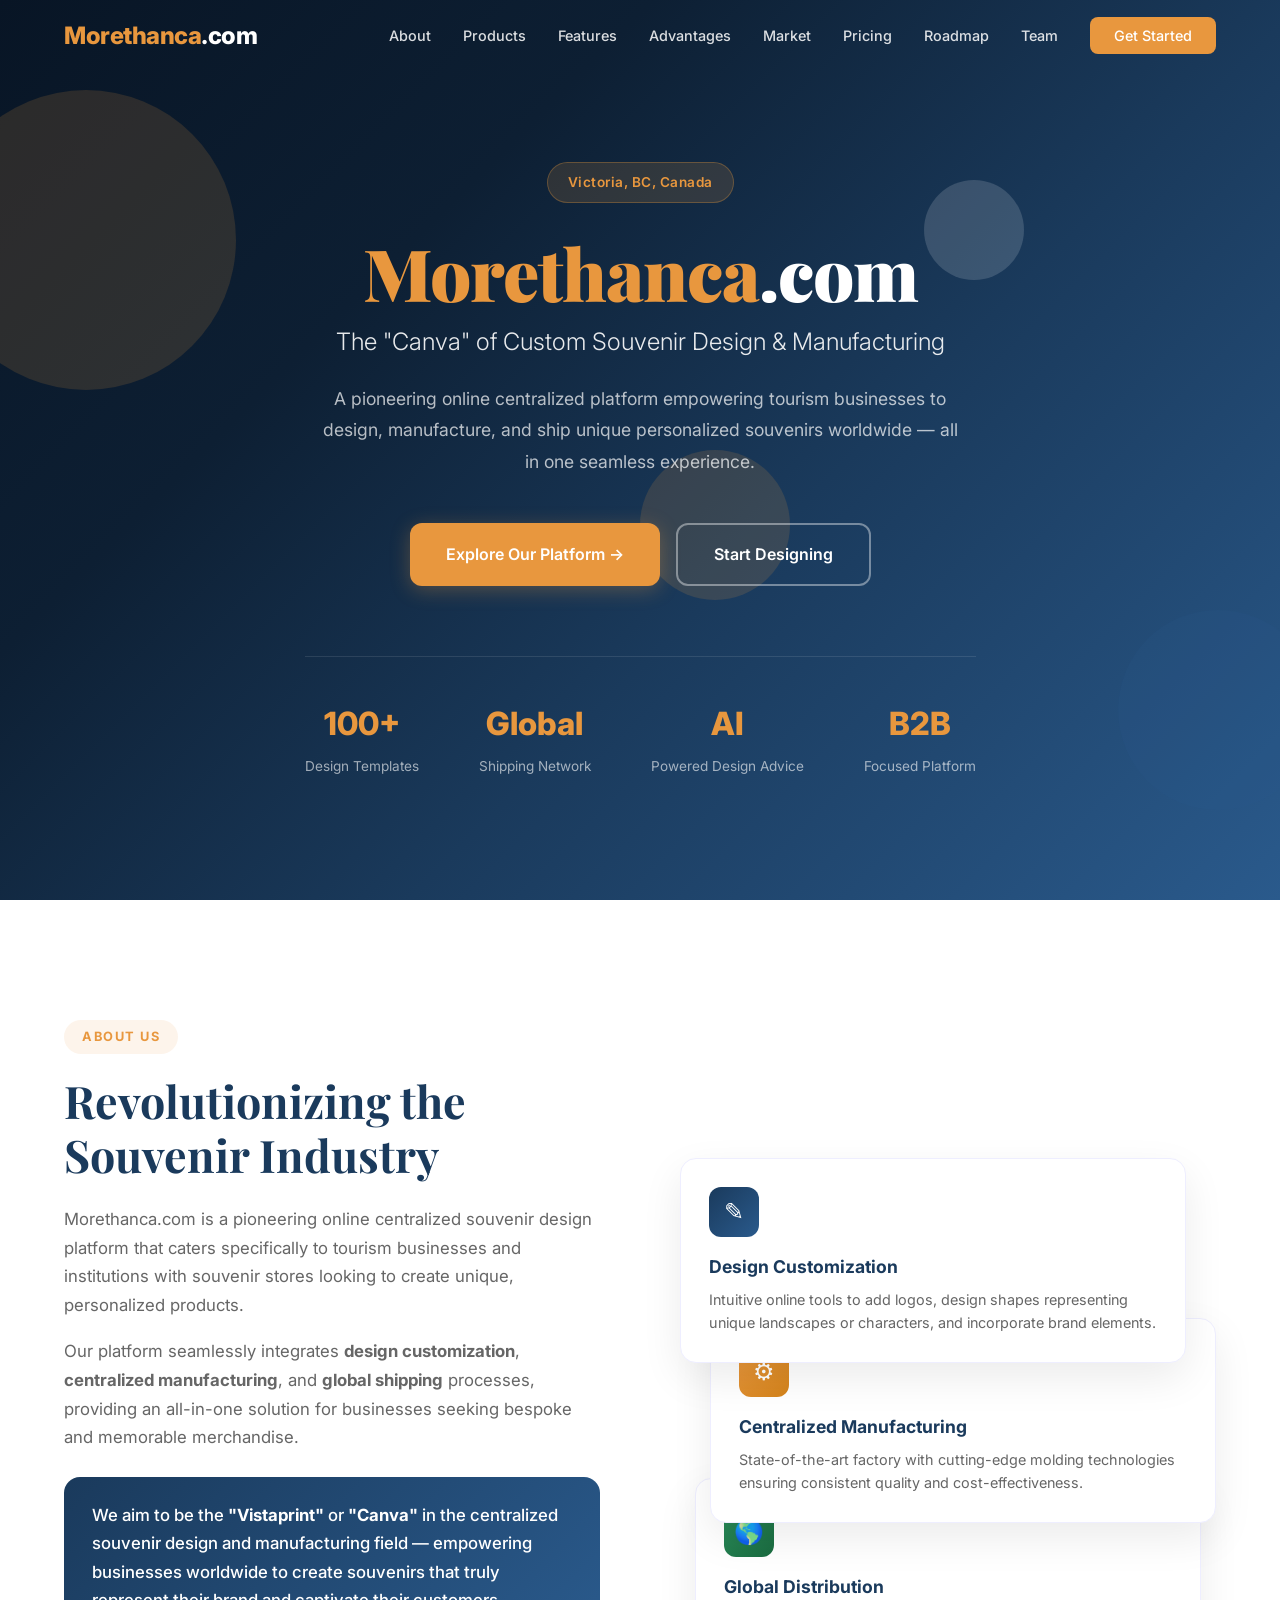
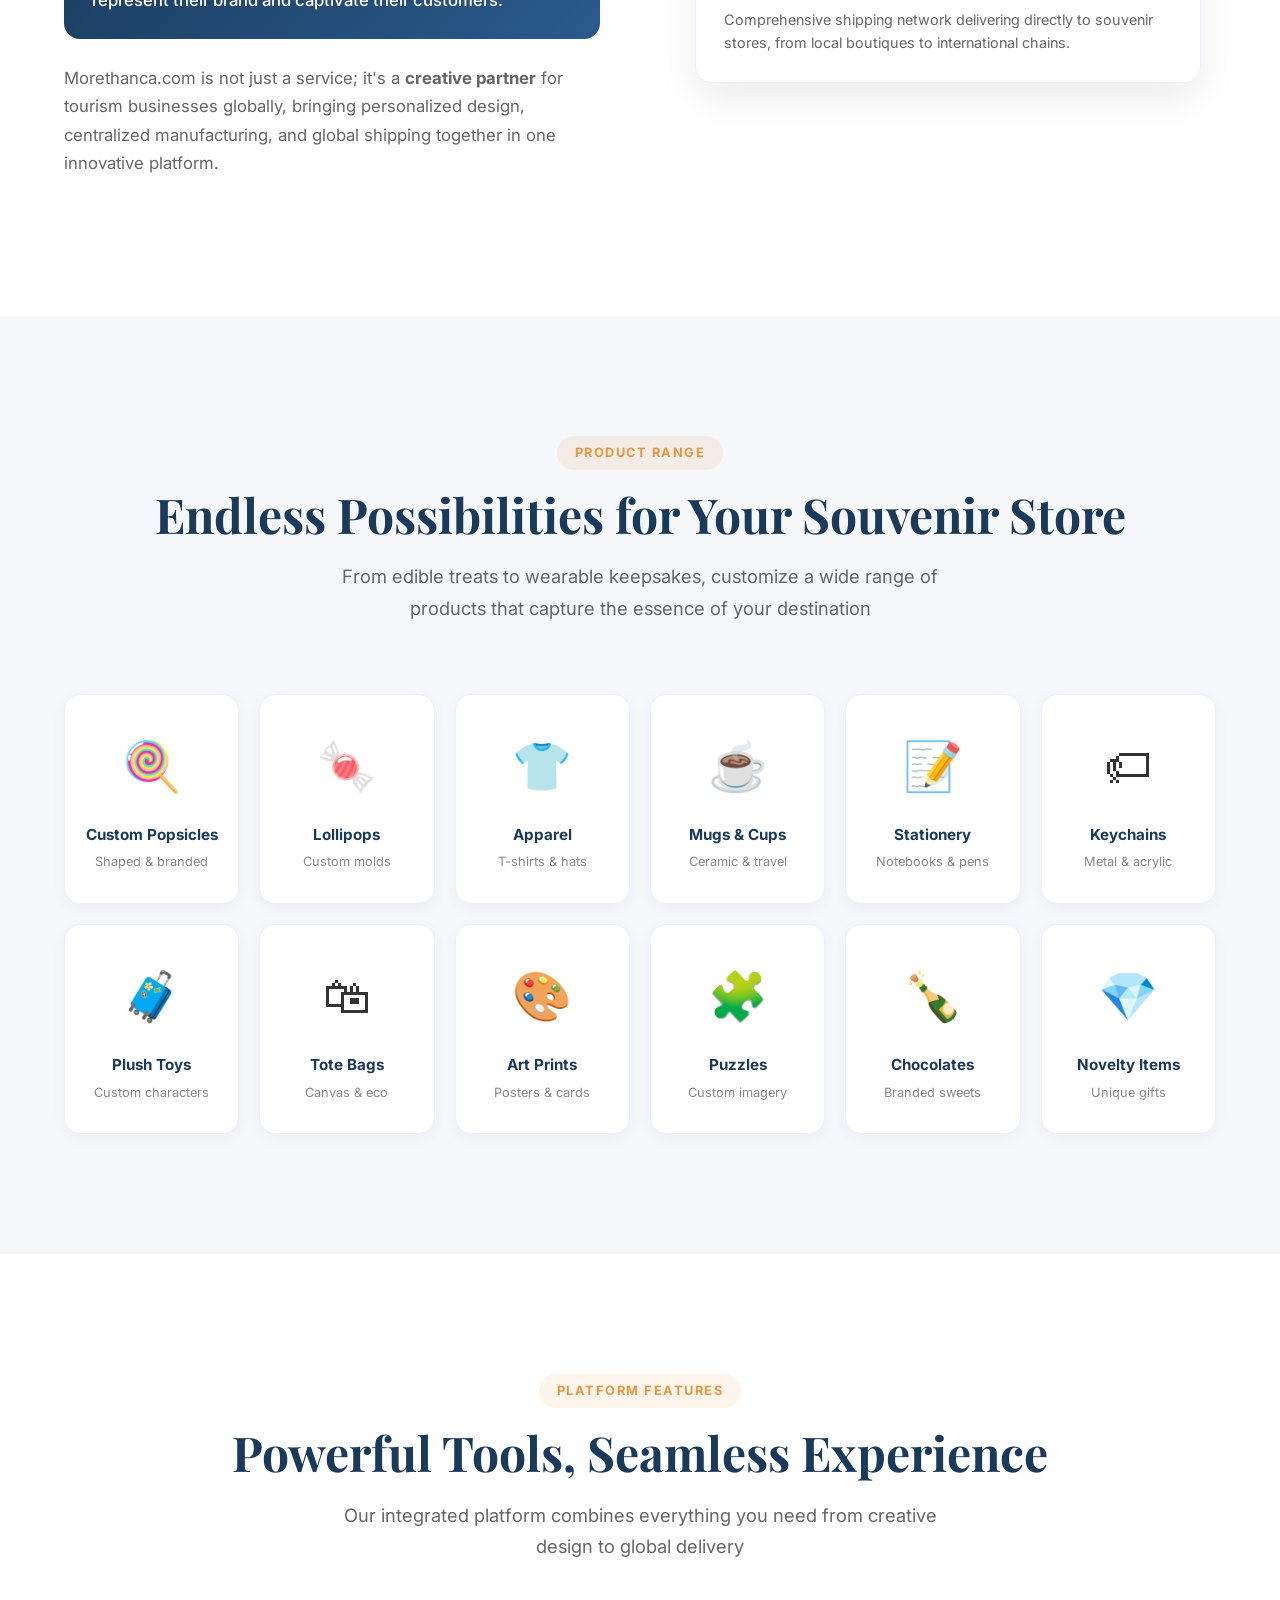
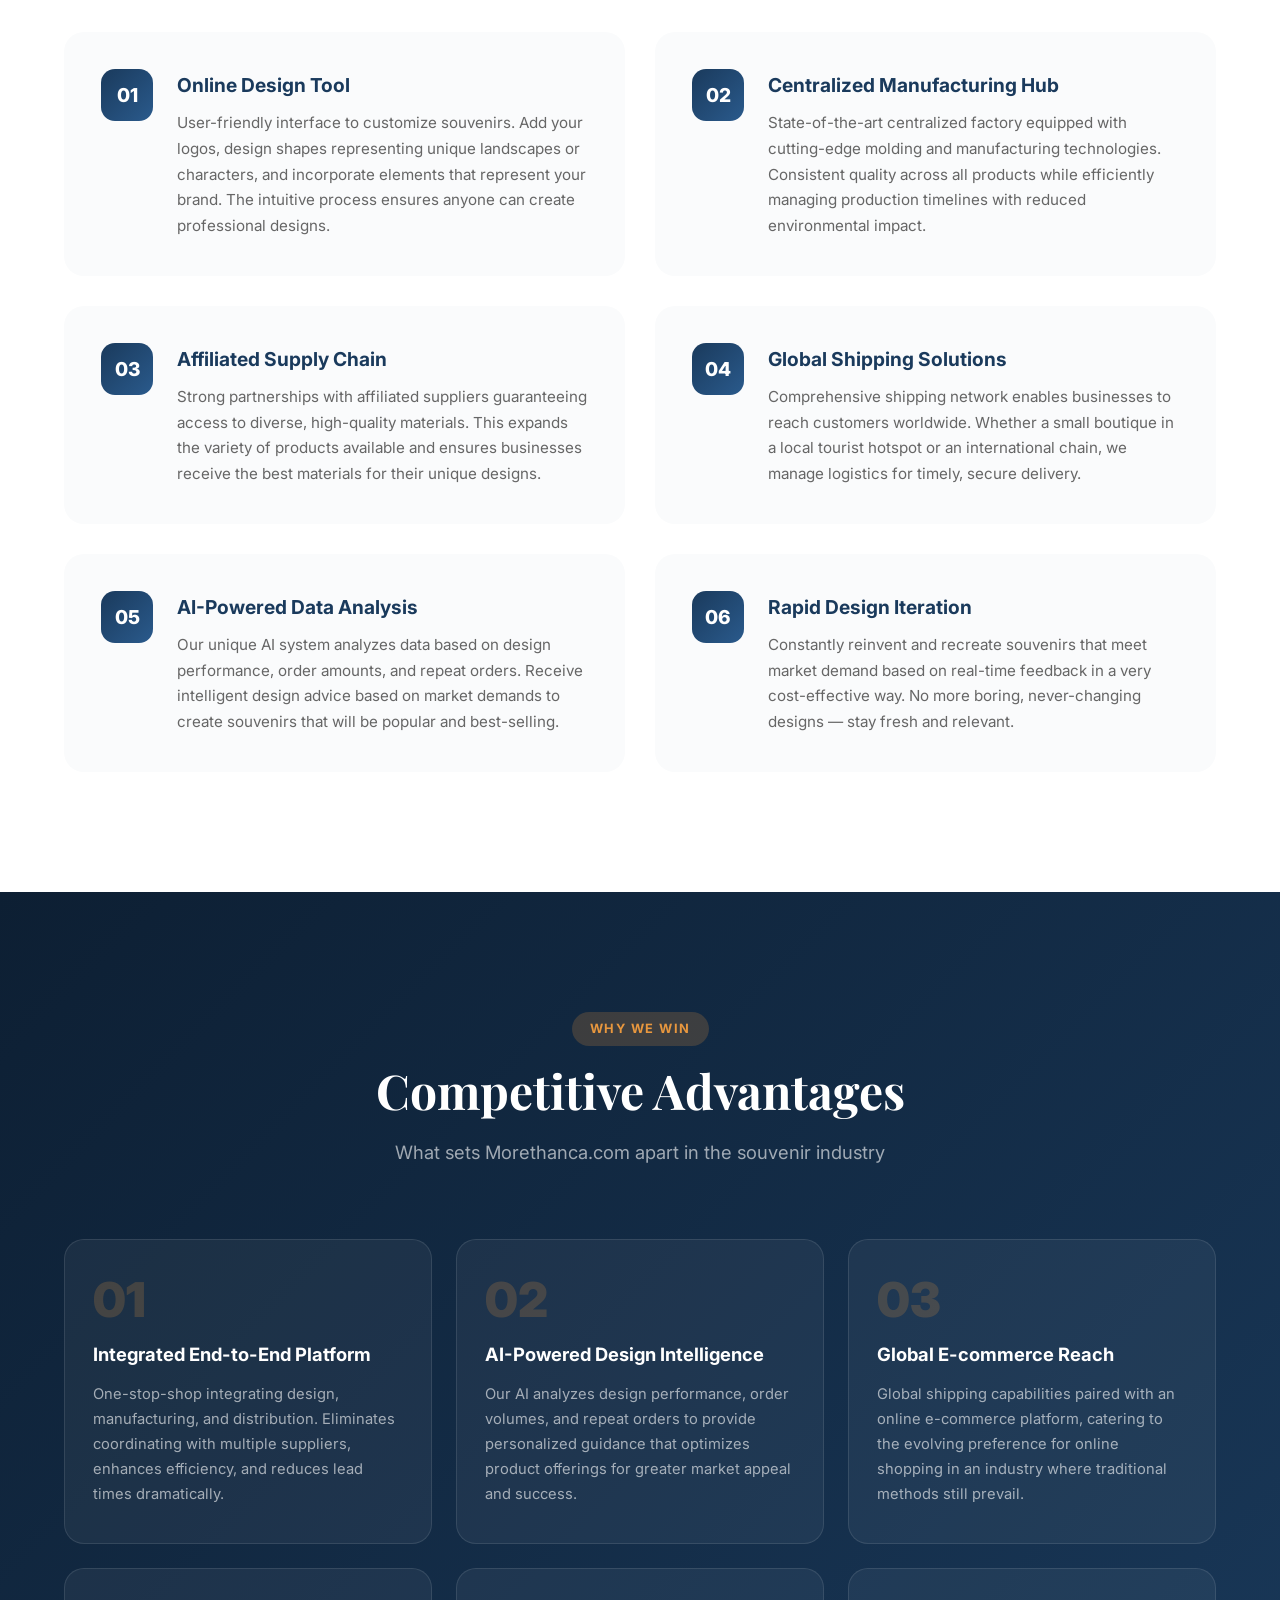
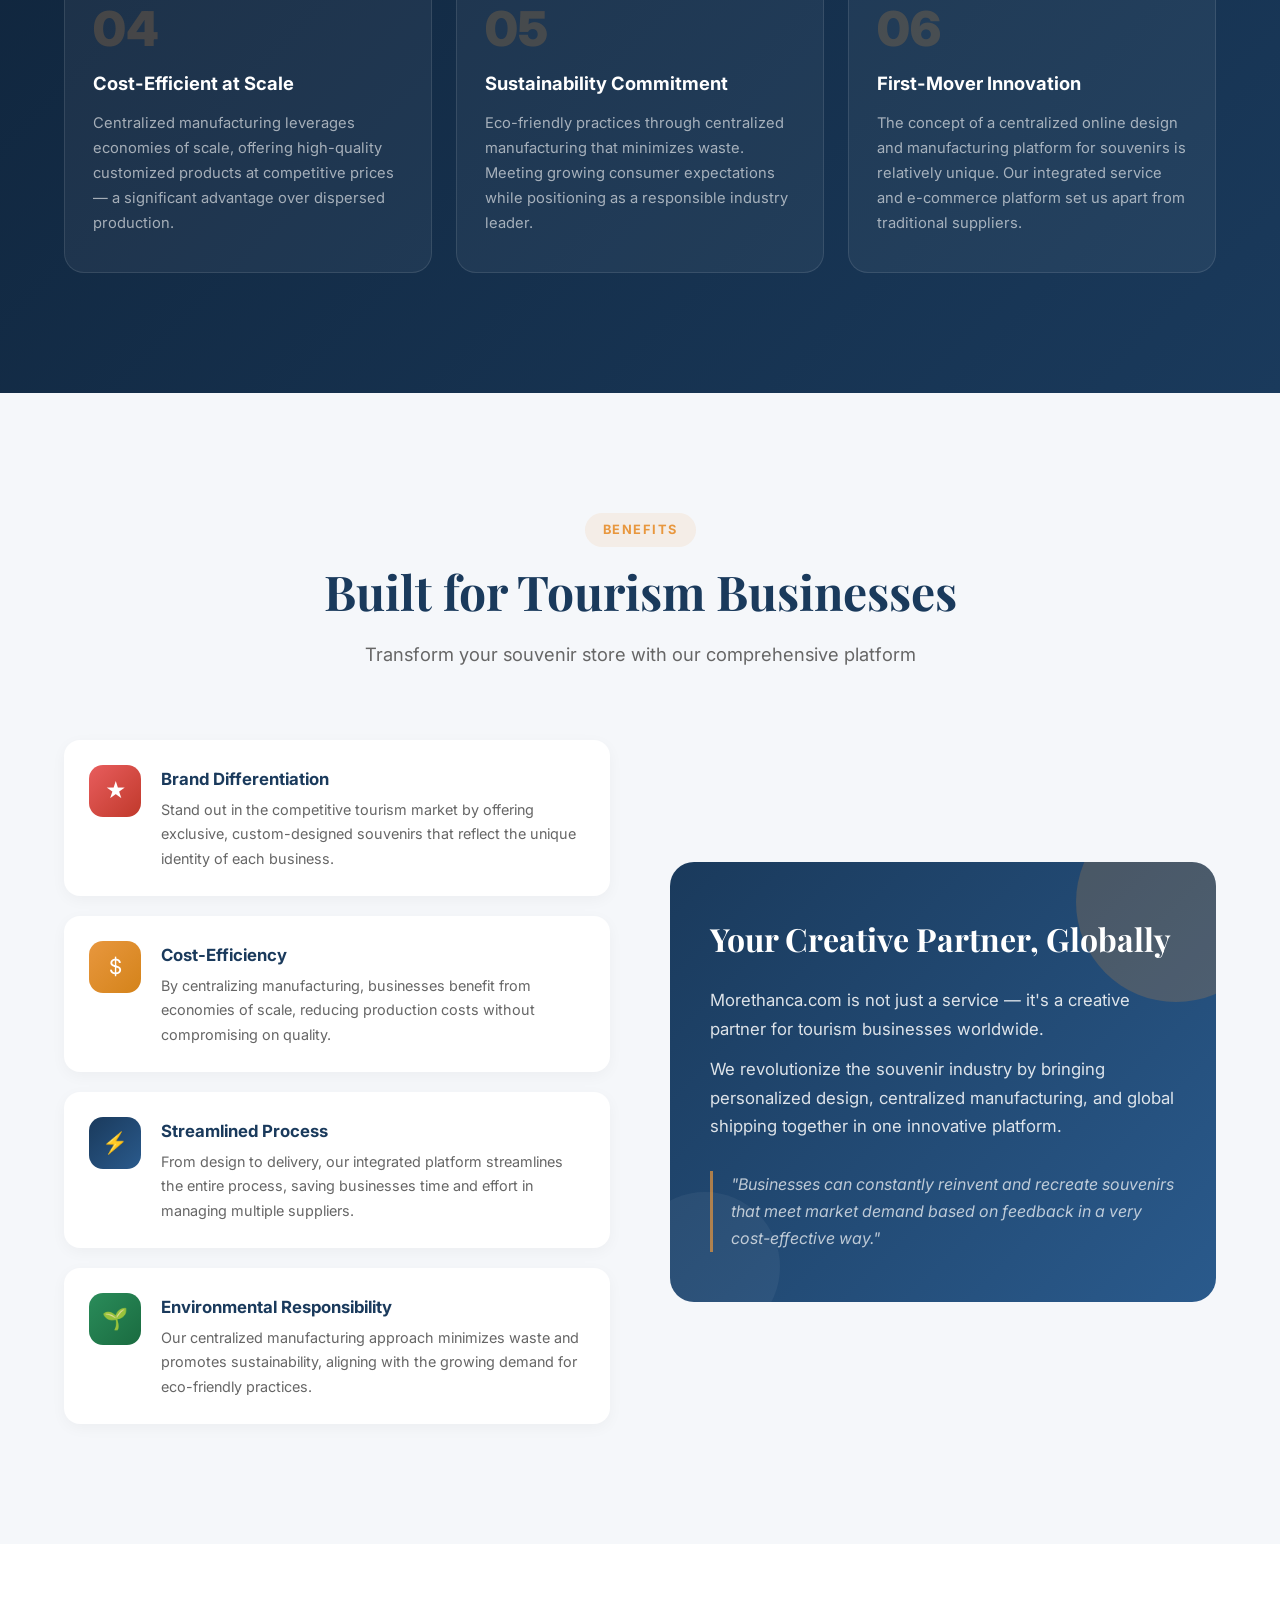
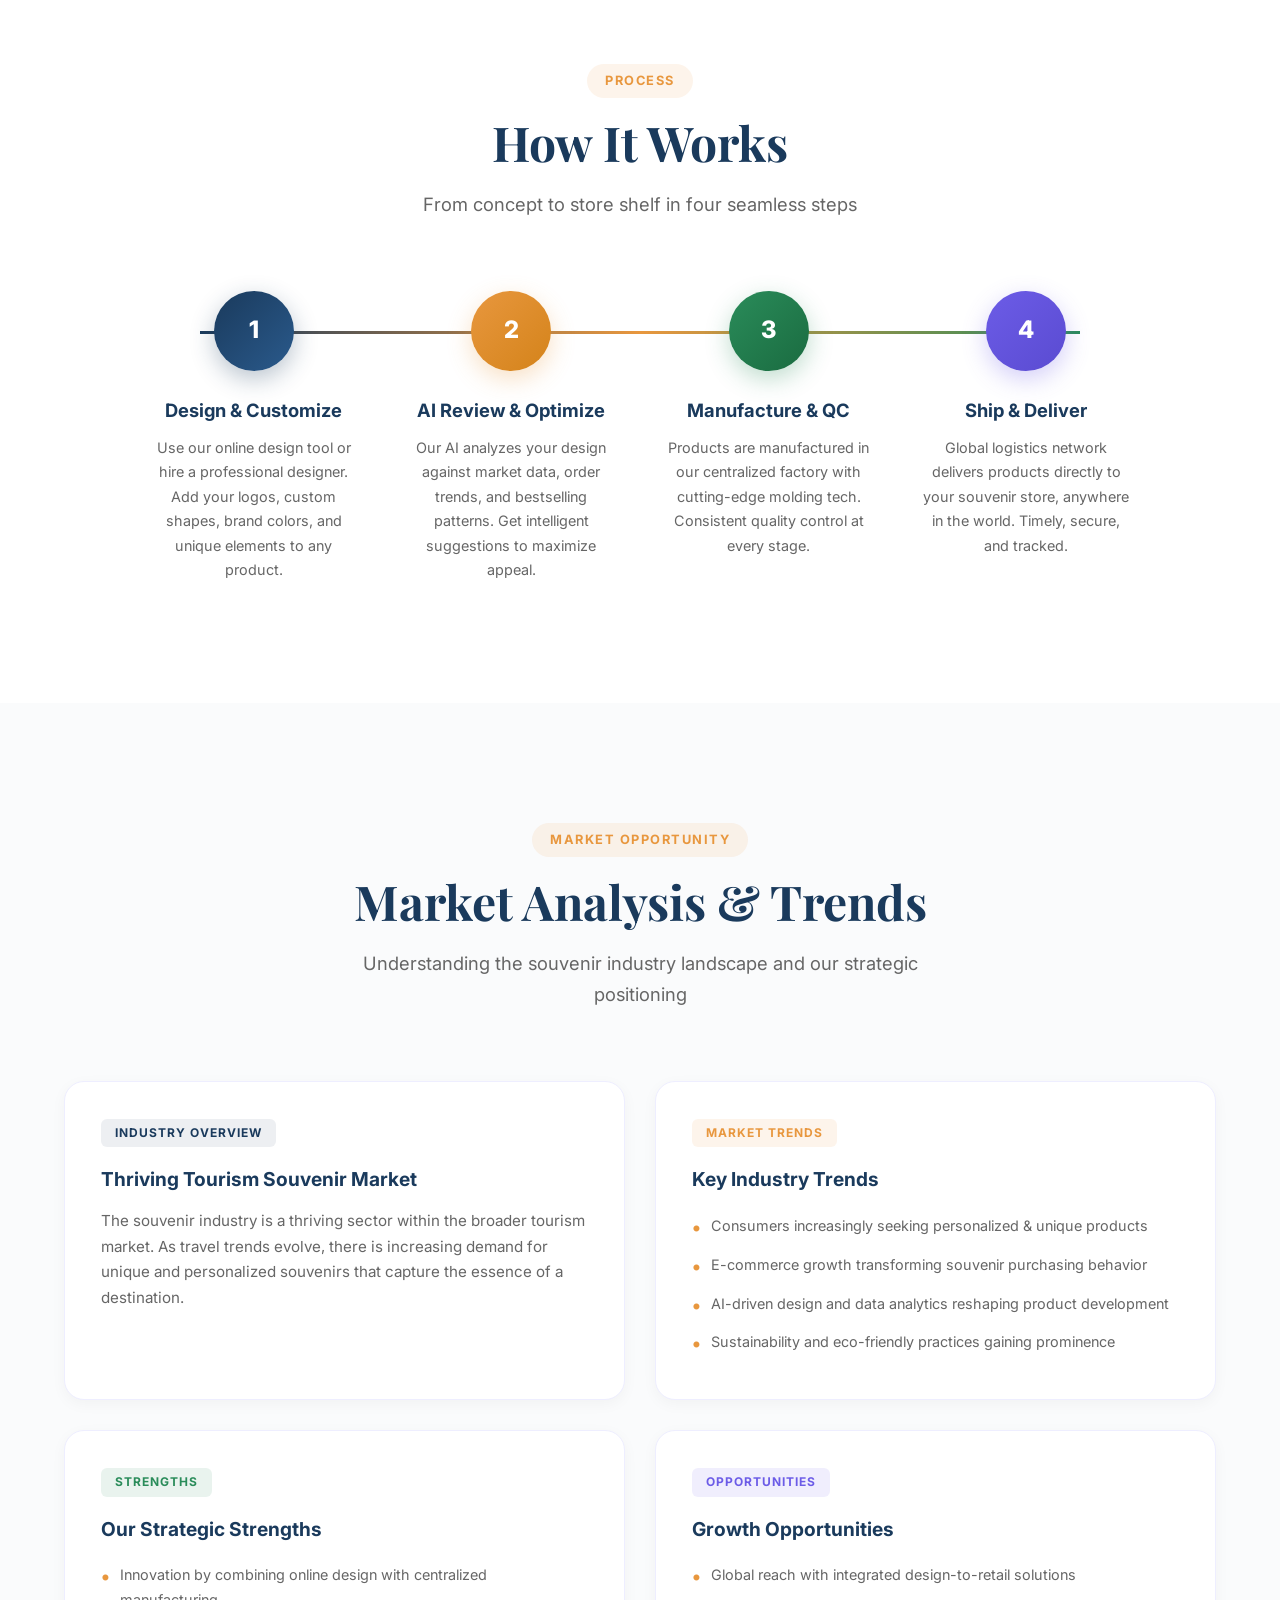
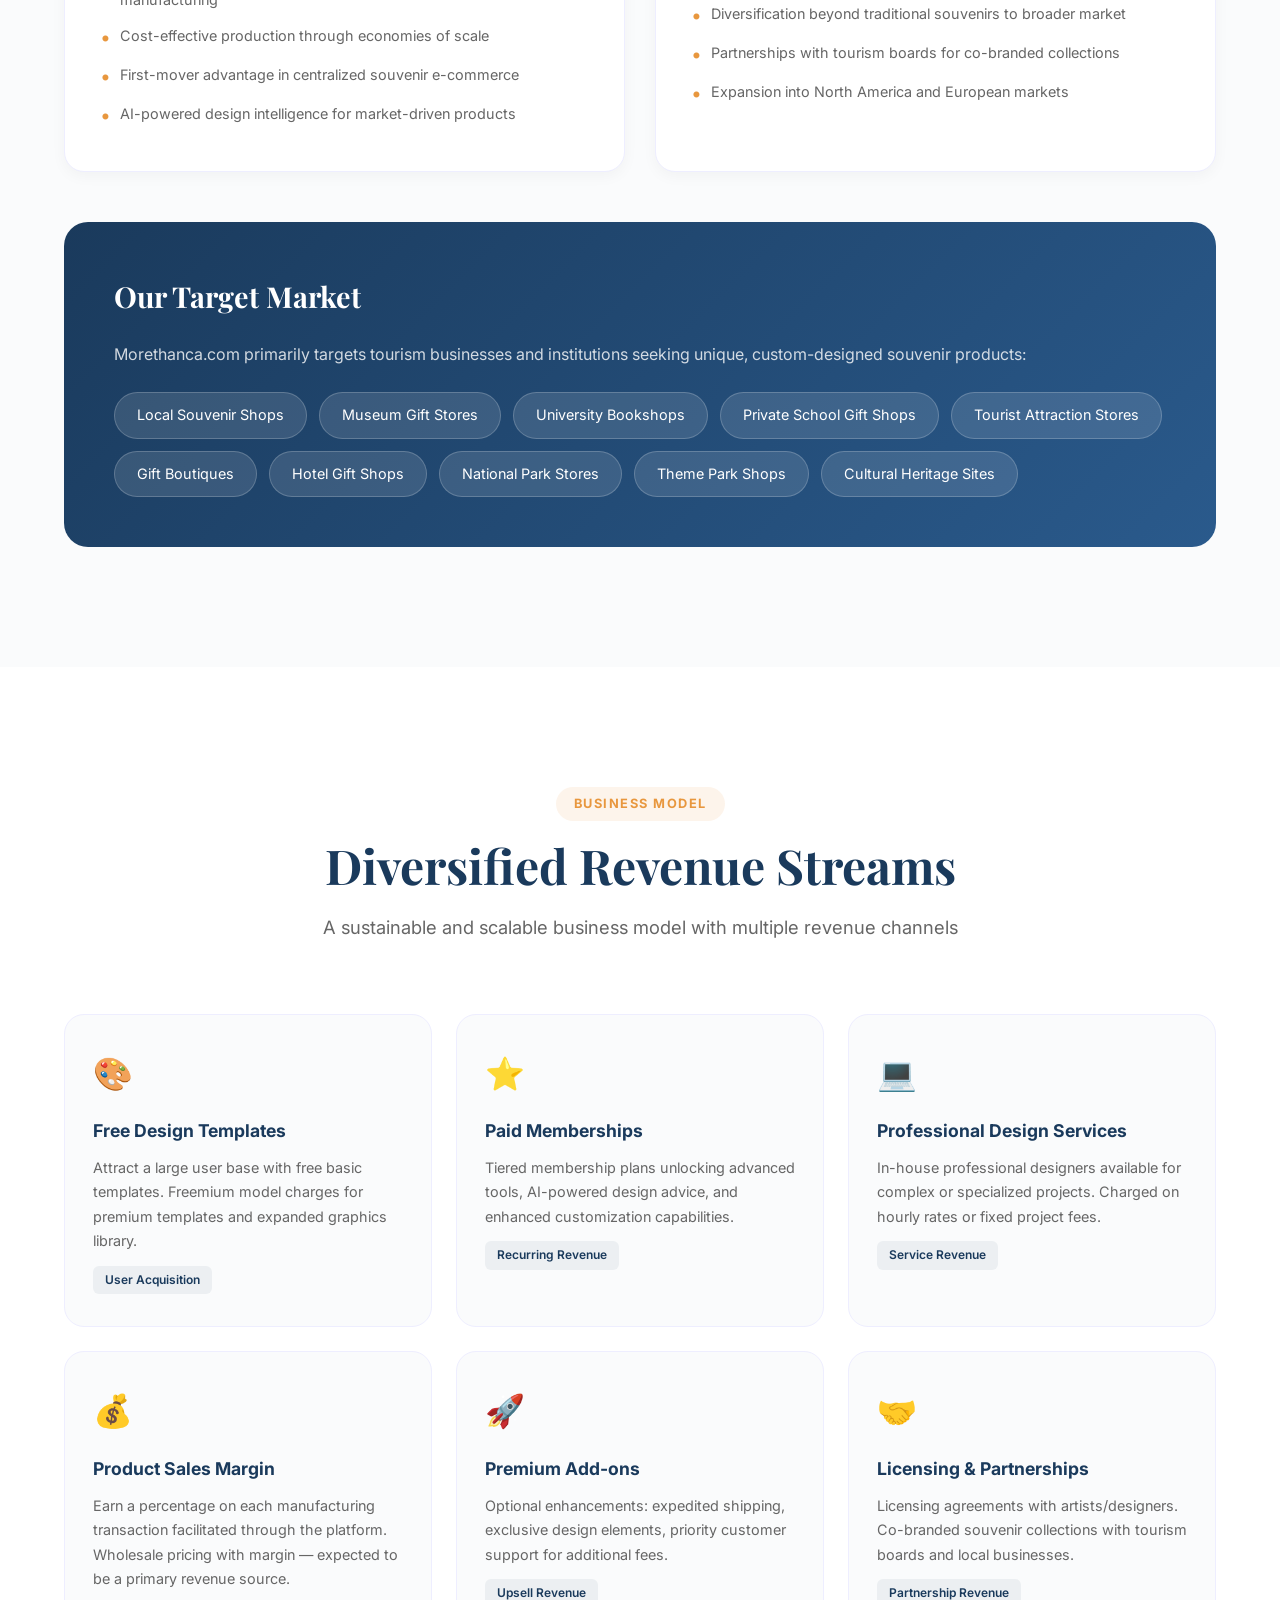
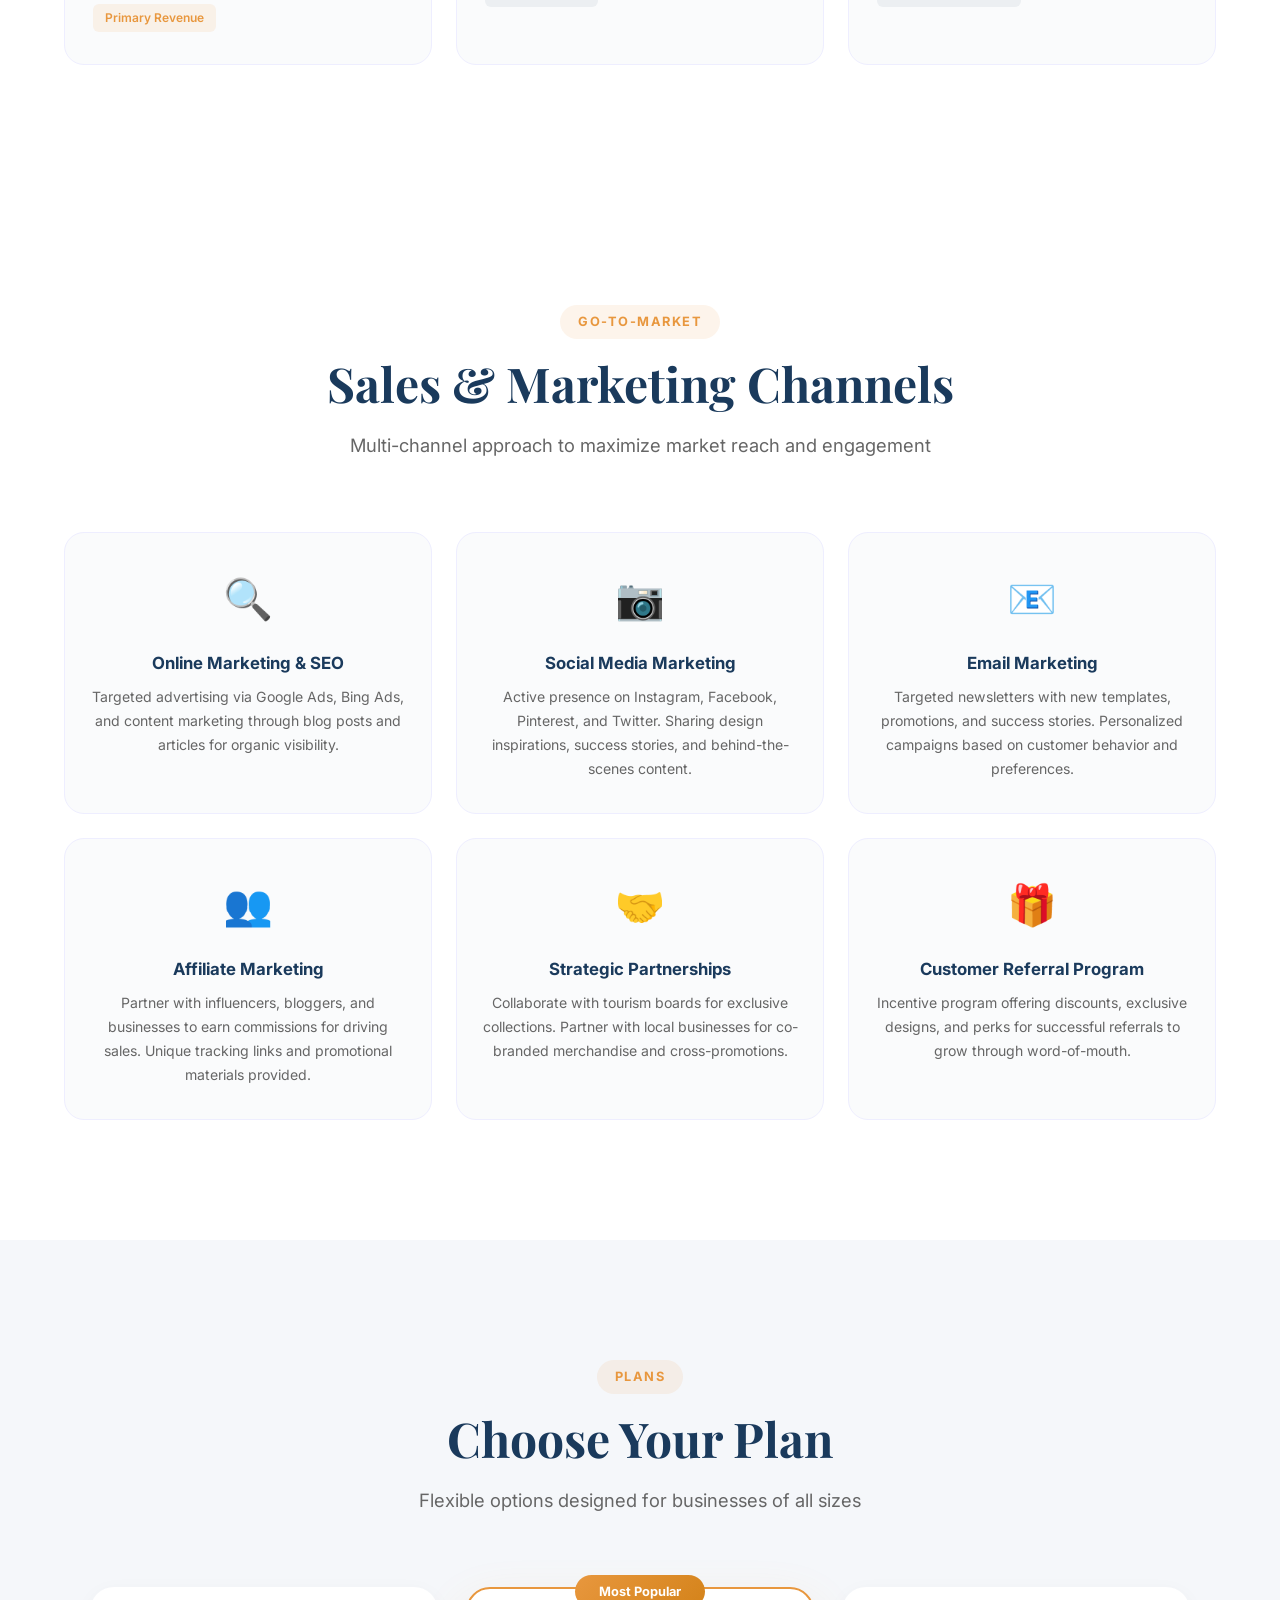
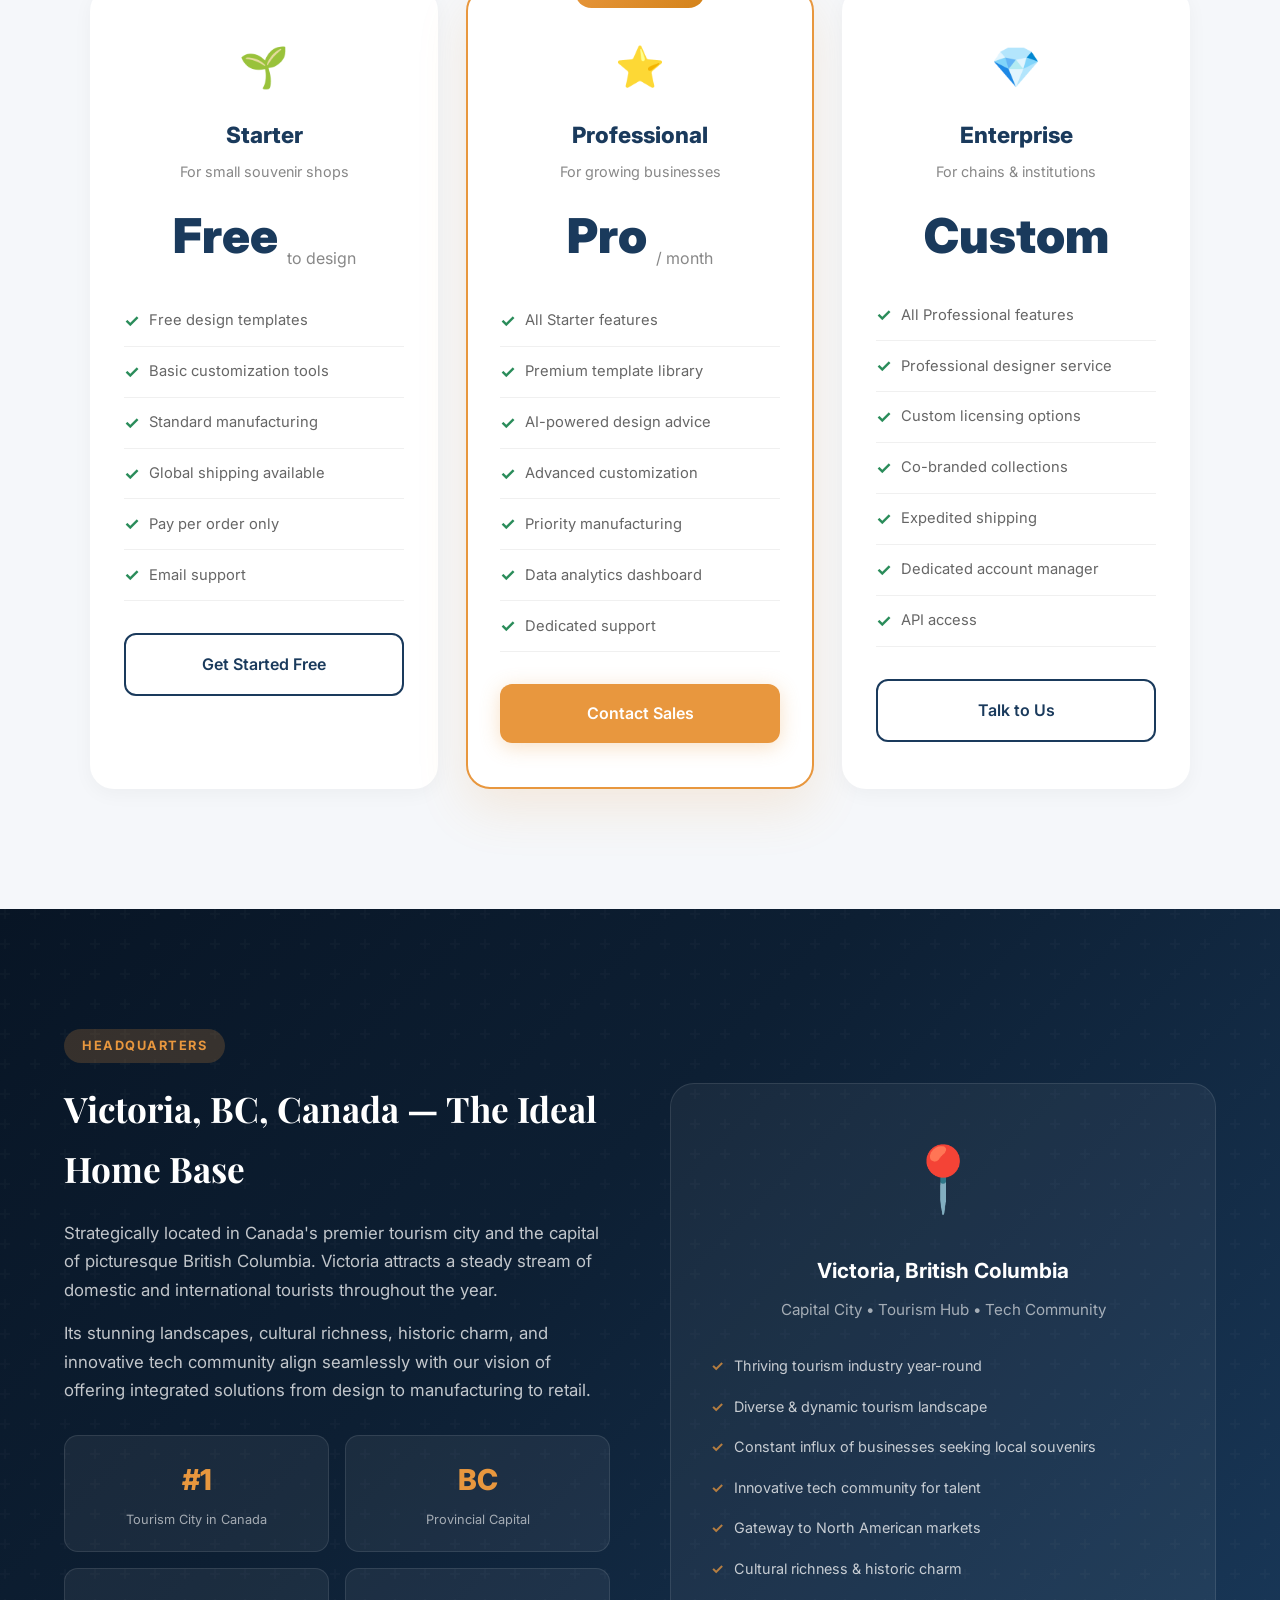
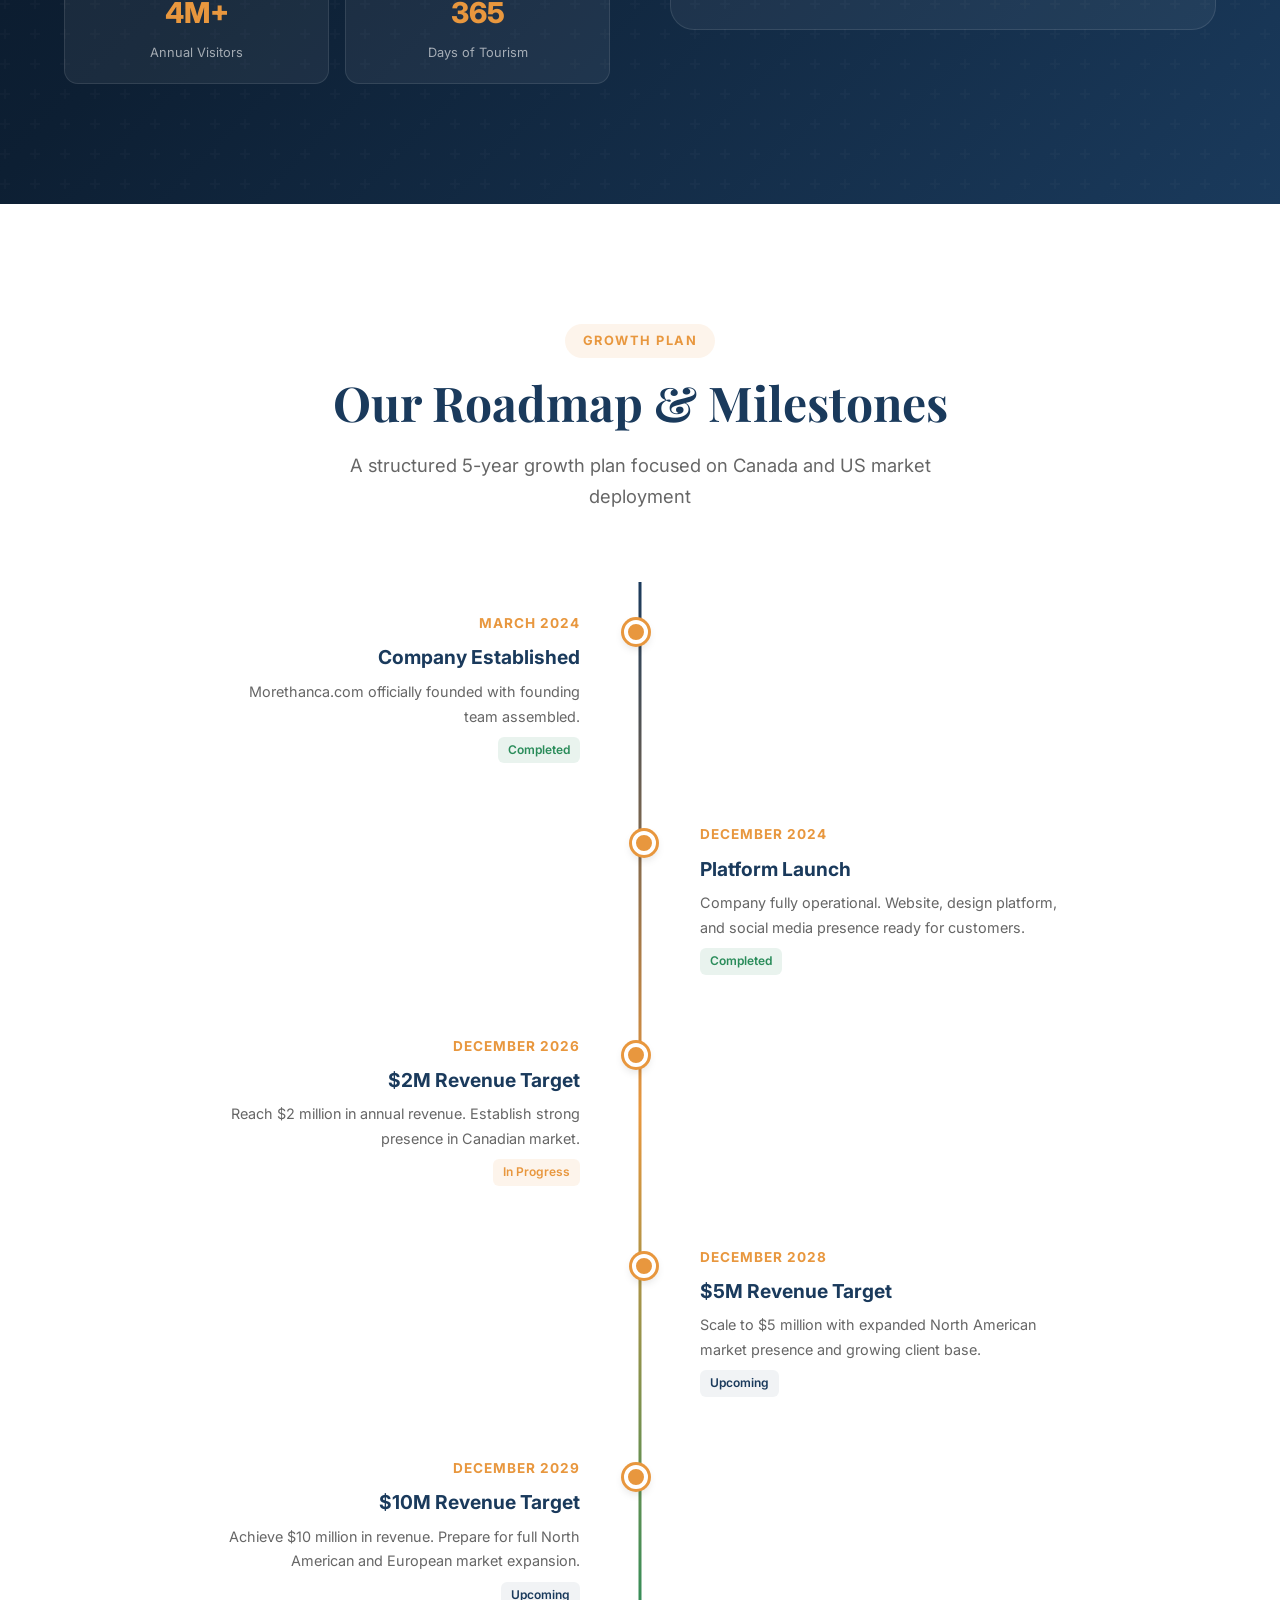
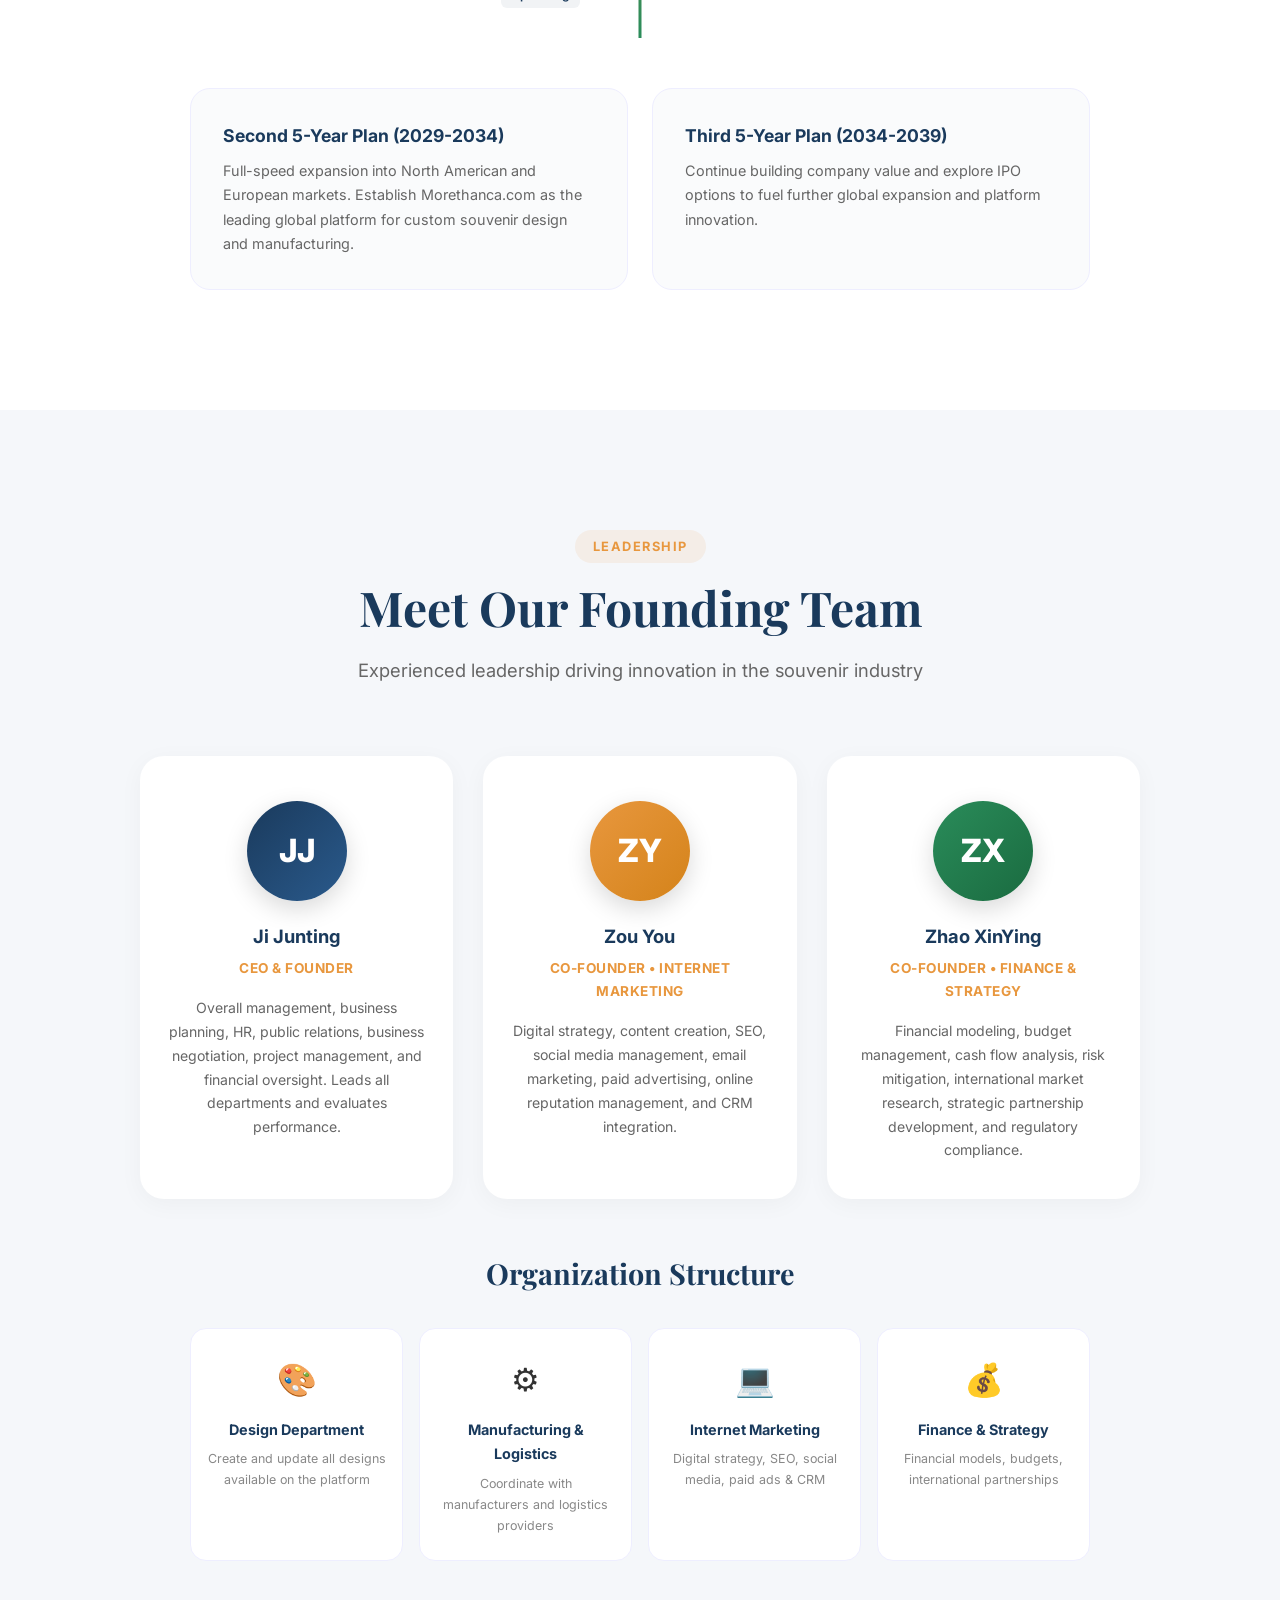
==== commit 8d5062ff: "Rename brand to Morethanca.com" ====
--- a/index.html
+++ b/index.html
@@ -3,7 +3,7 @@
 <head>
     <meta charset="UTF-8">
     <meta name="viewport" content="width=device-width, initial-scale=1.0">
-    <title>CraftedMemento Creations - Custom Souvenir Design & Manufacturing Platform</title>
+    <title>Morethanca.com - Custom Souvenir Design & Manufacturing Platform</title>
     <link rel="preconnect" href="https://fonts.googleapis.com">
     <link href="https://fonts.googleapis.com/css2?family=Inter:wght@300;400;500;600;700;800;900&family=Playfair+Display:wght@700;800;900&display=swap" rel="stylesheet">
     <style>
@@ -507,7 +507,7 @@
 
 <!-- ========== NAVIGATION ========== -->
 <nav id="navbar">
-    <a href="#" class="logo">Crafted<span>Memento</span></a>
+    <a href="#" class="logo"><span>Morethanca</span>.com</a>
     <ul class="nav-links" id="navLinks">
         <li><a href="#about">About</a></li>
         <li><a href="#products">Products</a></li>
@@ -531,7 +531,7 @@
     </div>
     <div class="hero-content">
         <div class="hero-badge animate">Victoria, BC, Canada</div>
-        <h1 class="animate animate-delay-1">Crafted<span>Memento</span><br>Creations</h1>
+        <h1 class="animate animate-delay-1"><span>Morethanca</span>.com</h1>
         <p class="tagline animate animate-delay-2">The "Canva" of Custom Souvenir Design & Manufacturing</p>
         <p class="desc animate animate-delay-3">A pioneering online centralized platform empowering tourism businesses to design, manufacture, and ship unique personalized souvenirs worldwide &mdash; all in one seamless experience.</p>
         <div class="hero-buttons animate animate-delay-4">
@@ -566,12 +566,12 @@
             <div class="about-content animate">
                 <div class="label">About Us</div>
                 <h2>Revolutionizing the Souvenir Industry</h2>
-                <p>CraftedMemento Creations is a pioneering online centralized souvenir design platform that caters specifically to tourism businesses and institutions with souvenir stores looking to create unique, personalized products.</p>
+                <p>Morethanca.com is a pioneering online centralized souvenir design platform that caters specifically to tourism businesses and institutions with souvenir stores looking to create unique, personalized products.</p>
                 <p>Our platform seamlessly integrates <strong>design customization</strong>, <strong>centralized manufacturing</strong>, and <strong>global shipping</strong> processes, providing an all-in-one solution for businesses seeking bespoke and memorable merchandise.</p>
                 <div class="highlight">
                     We aim to be the <strong>"Vistaprint"</strong> or <strong>"Canva"</strong> in the centralized souvenir design and manufacturing field &mdash; empowering businesses worldwide to create souvenirs that truly represent their brand and captivate their customers.
                 </div>
-                <p>CraftedMemento is not just a service; it's a <strong>creative partner</strong> for tourism businesses globally, bringing personalized design, centralized manufacturing, and global shipping together in one innovative platform.</p>
+                <p>Morethanca.com is not just a service; it's a <strong>creative partner</strong> for tourism businesses globally, bringing personalized design, centralized manufacturing, and global shipping together in one innovative platform.</p>
             </div>
             <div class="about-visual animate animate-delay-2">
                 <div class="about-card-stack">
@@ -682,7 +682,7 @@
         <div class="section-header animate">
             <div class="section-label">Why We Win</div>
             <h2>Competitive Advantages</h2>
-            <p>What sets CraftedMemento apart in the souvenir industry</p>
+            <p>What sets Morethanca.com apart in the souvenir industry</p>
         </div>
         <div class="adv-grid">
             <div class="adv-card animate">
@@ -760,7 +760,7 @@
             </div>
             <div class="benefits-visual animate animate-delay-2">
                 <h3>Your Creative Partner, Globally</h3>
-                <p>CraftedMemento is not just a service &mdash; it's a creative partner for tourism businesses worldwide.</p>
+                <p>Morethanca.com is not just a service &mdash; it's a creative partner for tourism businesses worldwide.</p>
                 <p>We revolutionize the souvenir industry by bringing personalized design, centralized manufacturing, and global shipping together in one innovative platform.</p>
                 <div class="quote">"Businesses can constantly reinvent and recreate souvenirs that meet market demand based on feedback in a very cost-effective way."</div>
             </div>
@@ -851,7 +851,7 @@
         </div>
         <div class="target-market animate">
             <h3>Our Target Market</h3>
-            <p style="opacity:0.8; margin-bottom: 24px;">CraftedMemento primarily targets tourism businesses and institutions seeking unique, custom-designed souvenir products:</p>
+            <p style="opacity:0.8; margin-bottom: 24px;">Morethanca.com primarily targets tourism businesses and institutions seeking unique, custom-designed souvenir products:</p>
             <div class="target-chips">
                 <div class="chip">Local Souvenir Shops</div>
                 <div class="chip">Museum Gift Stores</div>
@@ -1078,7 +1078,7 @@
             <div class="milestone animate" style="grid-column:1; grid-row:1;">
                 <div class="m-date">March 2024</div>
                 <h4>Company Established</h4>
-                <p>CraftedMemento Creations officially founded with founding team assembled.</p>
+                <p>Morethanca.com officially founded with founding team assembled.</p>
                 <span class="m-tag m-tag-done">Completed</span>
             </div>
             <div class="milestone animate animate-delay-1" style="grid-column:2; grid-row:2;">
@@ -1109,7 +1109,7 @@
         <div class="long-term">
             <div class="lt-card animate">
                 <h4>Second 5-Year Plan (2029-2034)</h4>
-                <p>Full-speed expansion into North American and European markets. Establish CraftedMemento as the leading global platform for custom souvenir design and manufacturing.</p>
+                <p>Full-speed expansion into North American and European markets. Establish Morethanca.com as the leading global platform for custom souvenir design and manufacturing.</p>
             </div>
             <div class="lt-card animate animate-delay-1">
                 <h4>Third 5-Year Plan (2034-2039)</h4>
@@ -1181,7 +1181,7 @@
 <section class="cta" id="contact">
     <div class="cta-content">
         <h2 class="animate">Ready to Transform Your Souvenir Store?</h2>
-        <p class="animate animate-delay-1">Join CraftedMemento and start creating unique, custom-designed products that capture the essence of your destination and delight your customers.</p>
+        <p class="animate animate-delay-1">Join Morethanca.com and start creating unique, custom-designed products that capture the essence of your destination and delight your customers.</p>
         <div class="animate animate-delay-2" style="display:flex; gap:16px; justify-content:center; flex-wrap:wrap;">
             <a href="mailto:info@craftedmemento.com" class="btn btn-white">Contact Us Today &rarr;</a>
             <a href="#features" class="btn btn-outline-light">Learn More</a>
@@ -1193,7 +1193,7 @@
 <footer>
     <div class="footer-top">
         <div class="footer-brand">
-            <a href="#" class="logo">Crafted<span>Memento</span></a>
+            <a href="#" class="logo"><span>Morethanca</span>.com</a>
             <p>Your creative partner for custom souvenir design, centralized manufacturing, and global shipping solutions. Headquartered in Victoria, BC, Canada.</p>
             <div class="social-links">
                 <a href="#" class="social-link">IG</a>
@@ -1235,7 +1235,7 @@
         </div>
     </div>
     <div class="footer-bottom">
-        <p>&copy; 2024 CraftedMemento Creations. All rights reserved.</p>
+        <p>&copy; 2024 Morethanca.com. All rights reserved.</p>
         <div class="footer-bottom-links">
             <a href="#">Privacy Policy</a>
             <a href="#">Terms of Service</a>
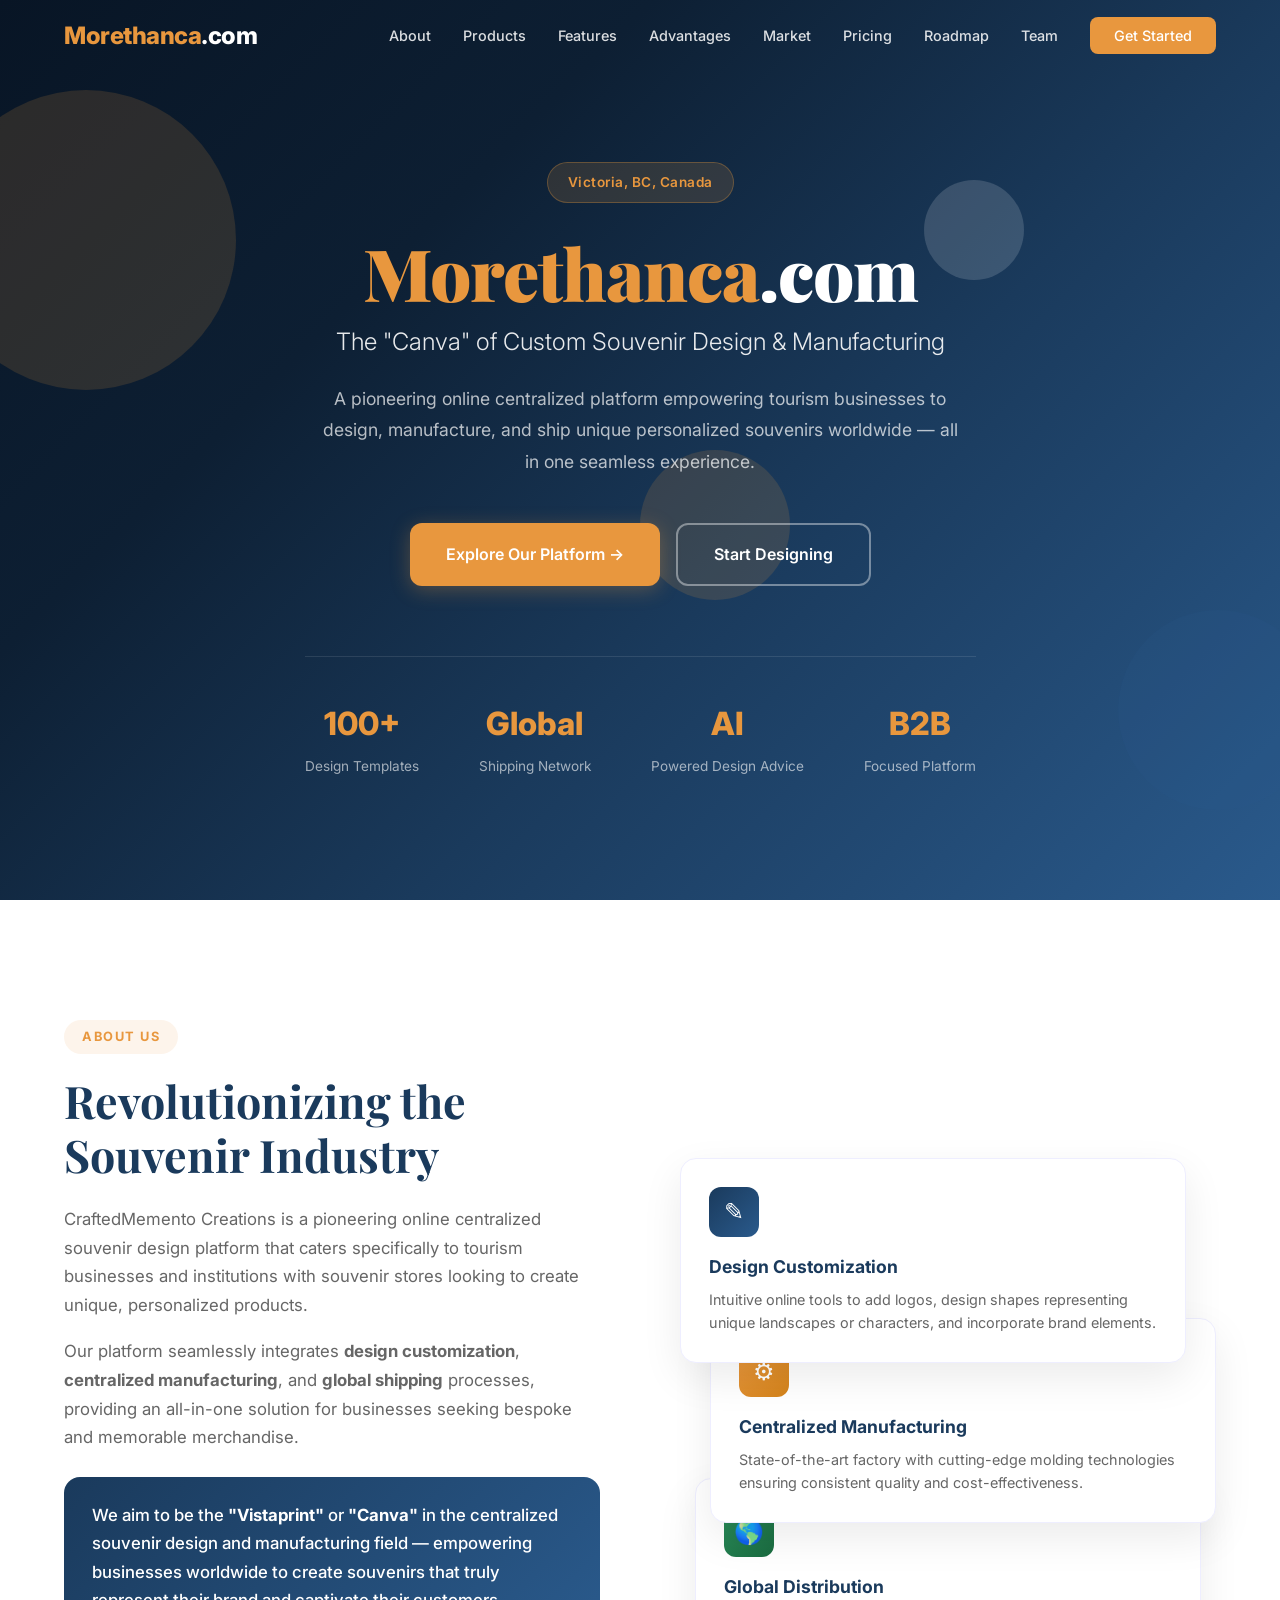
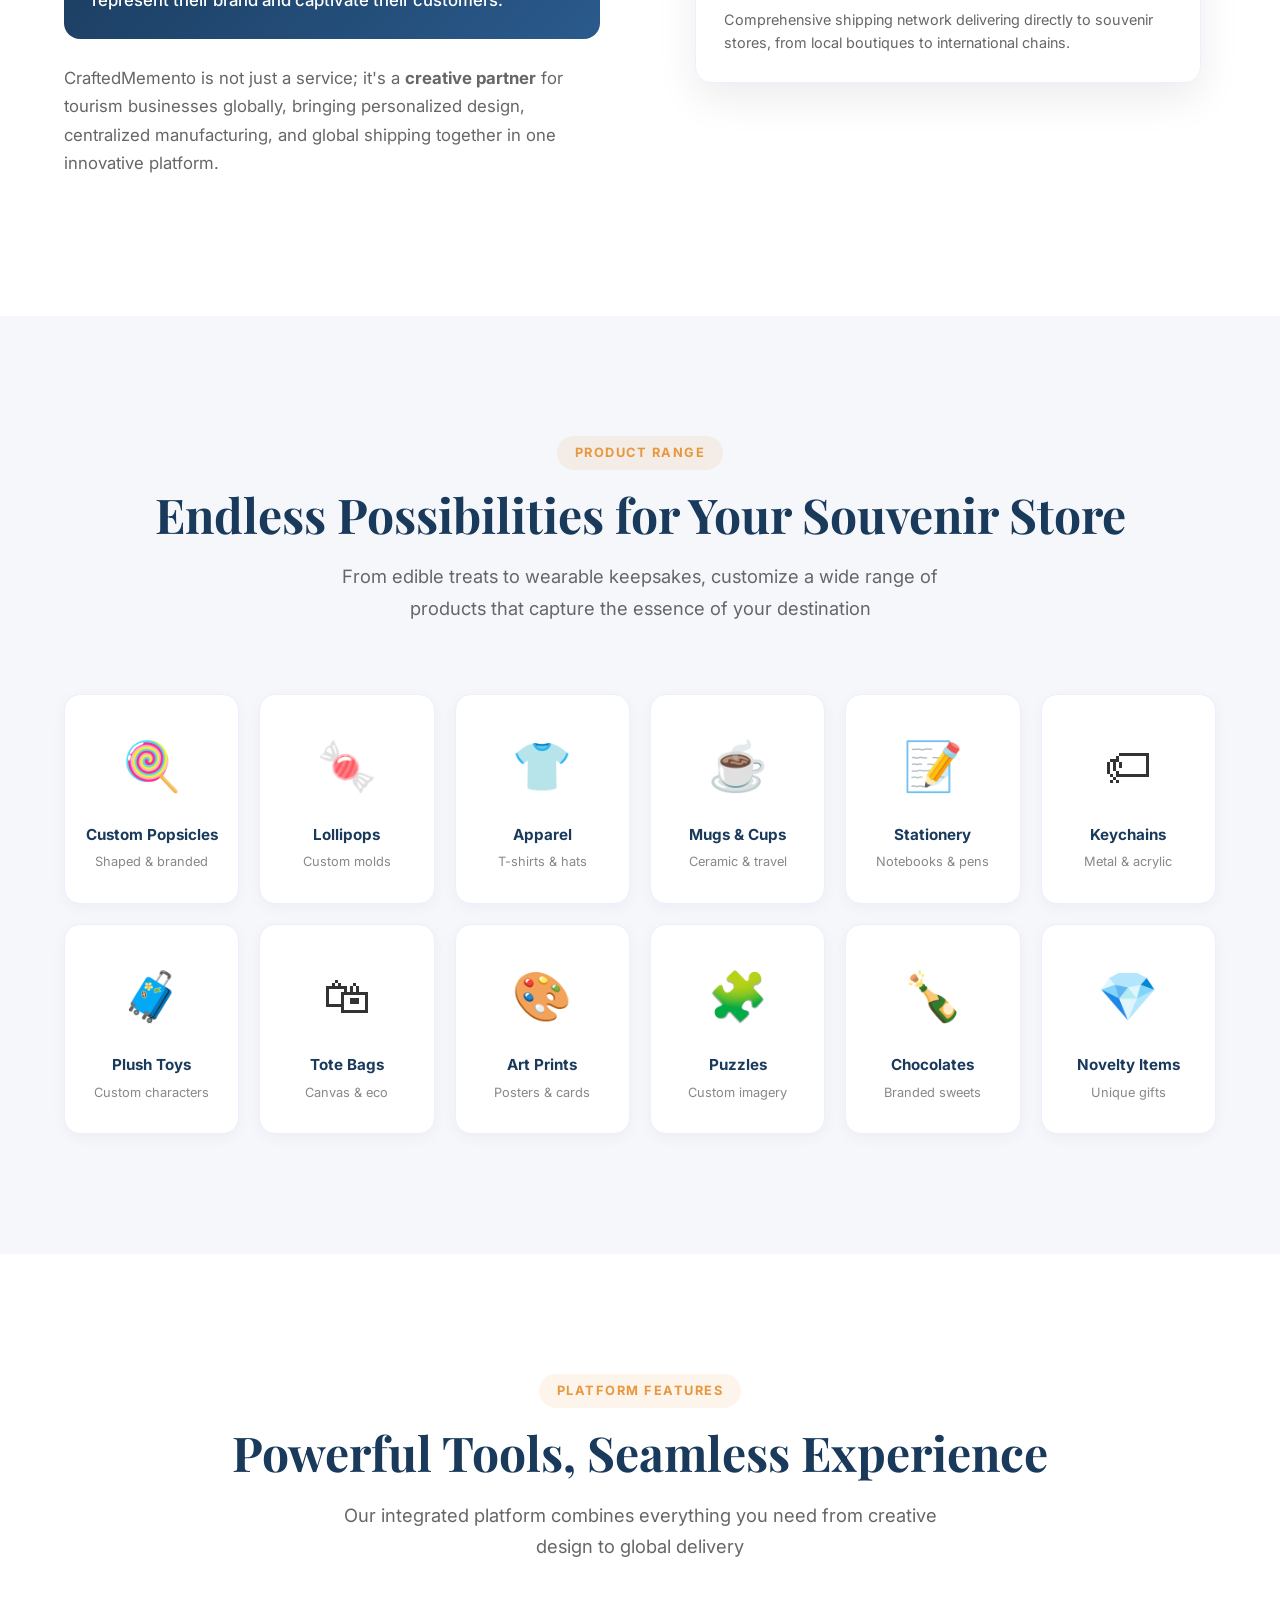
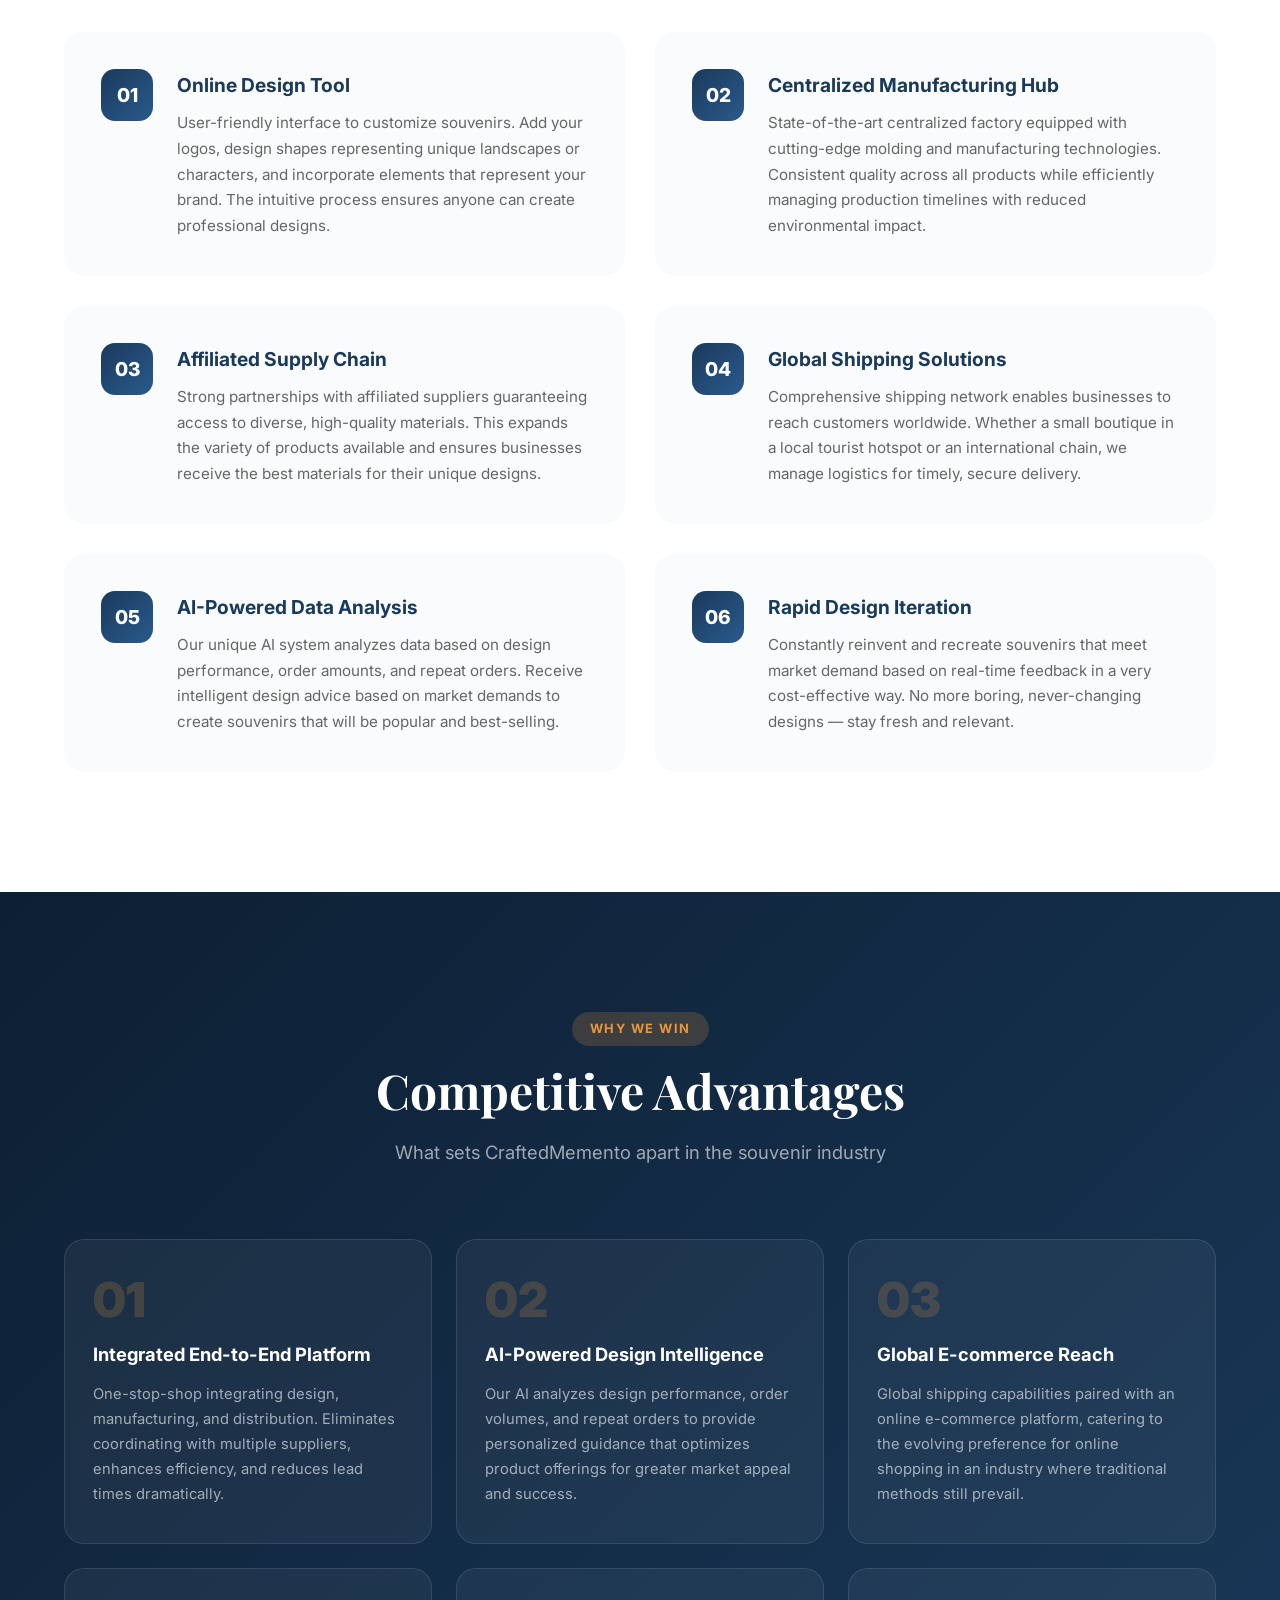
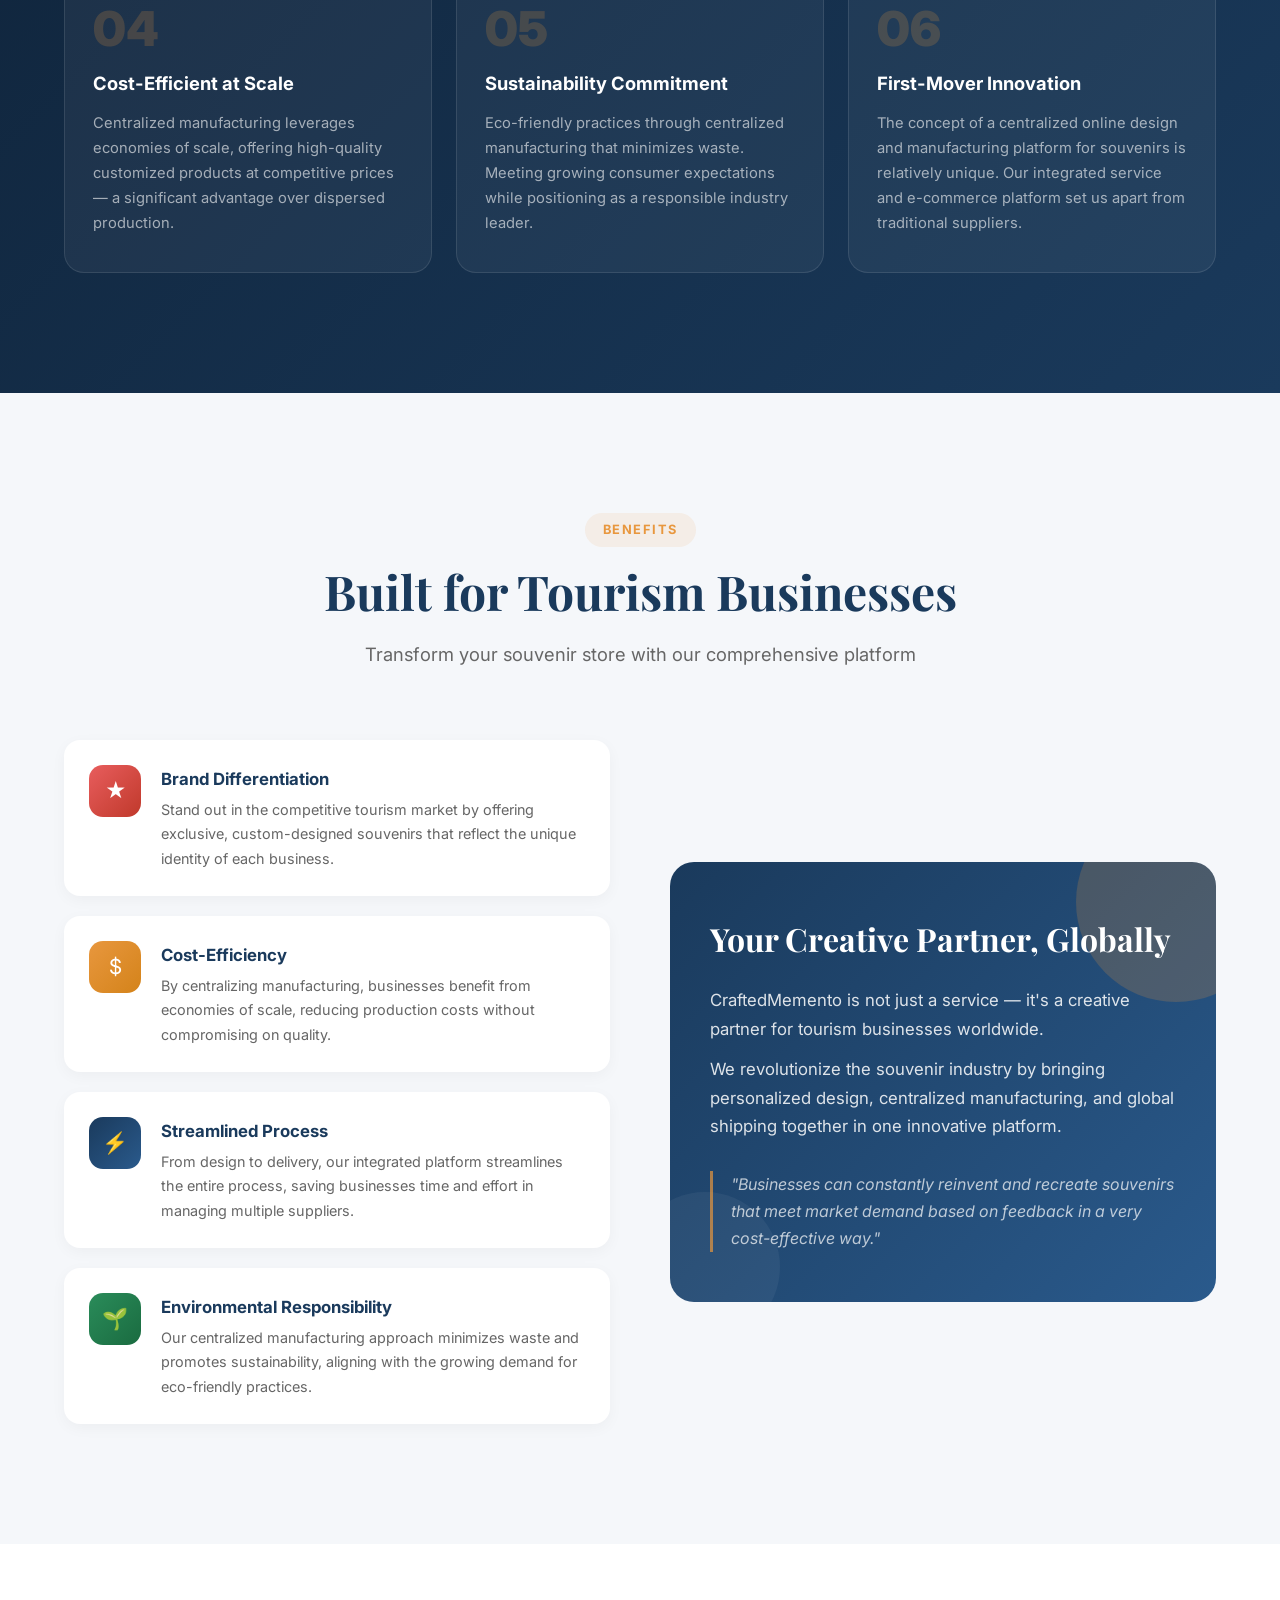
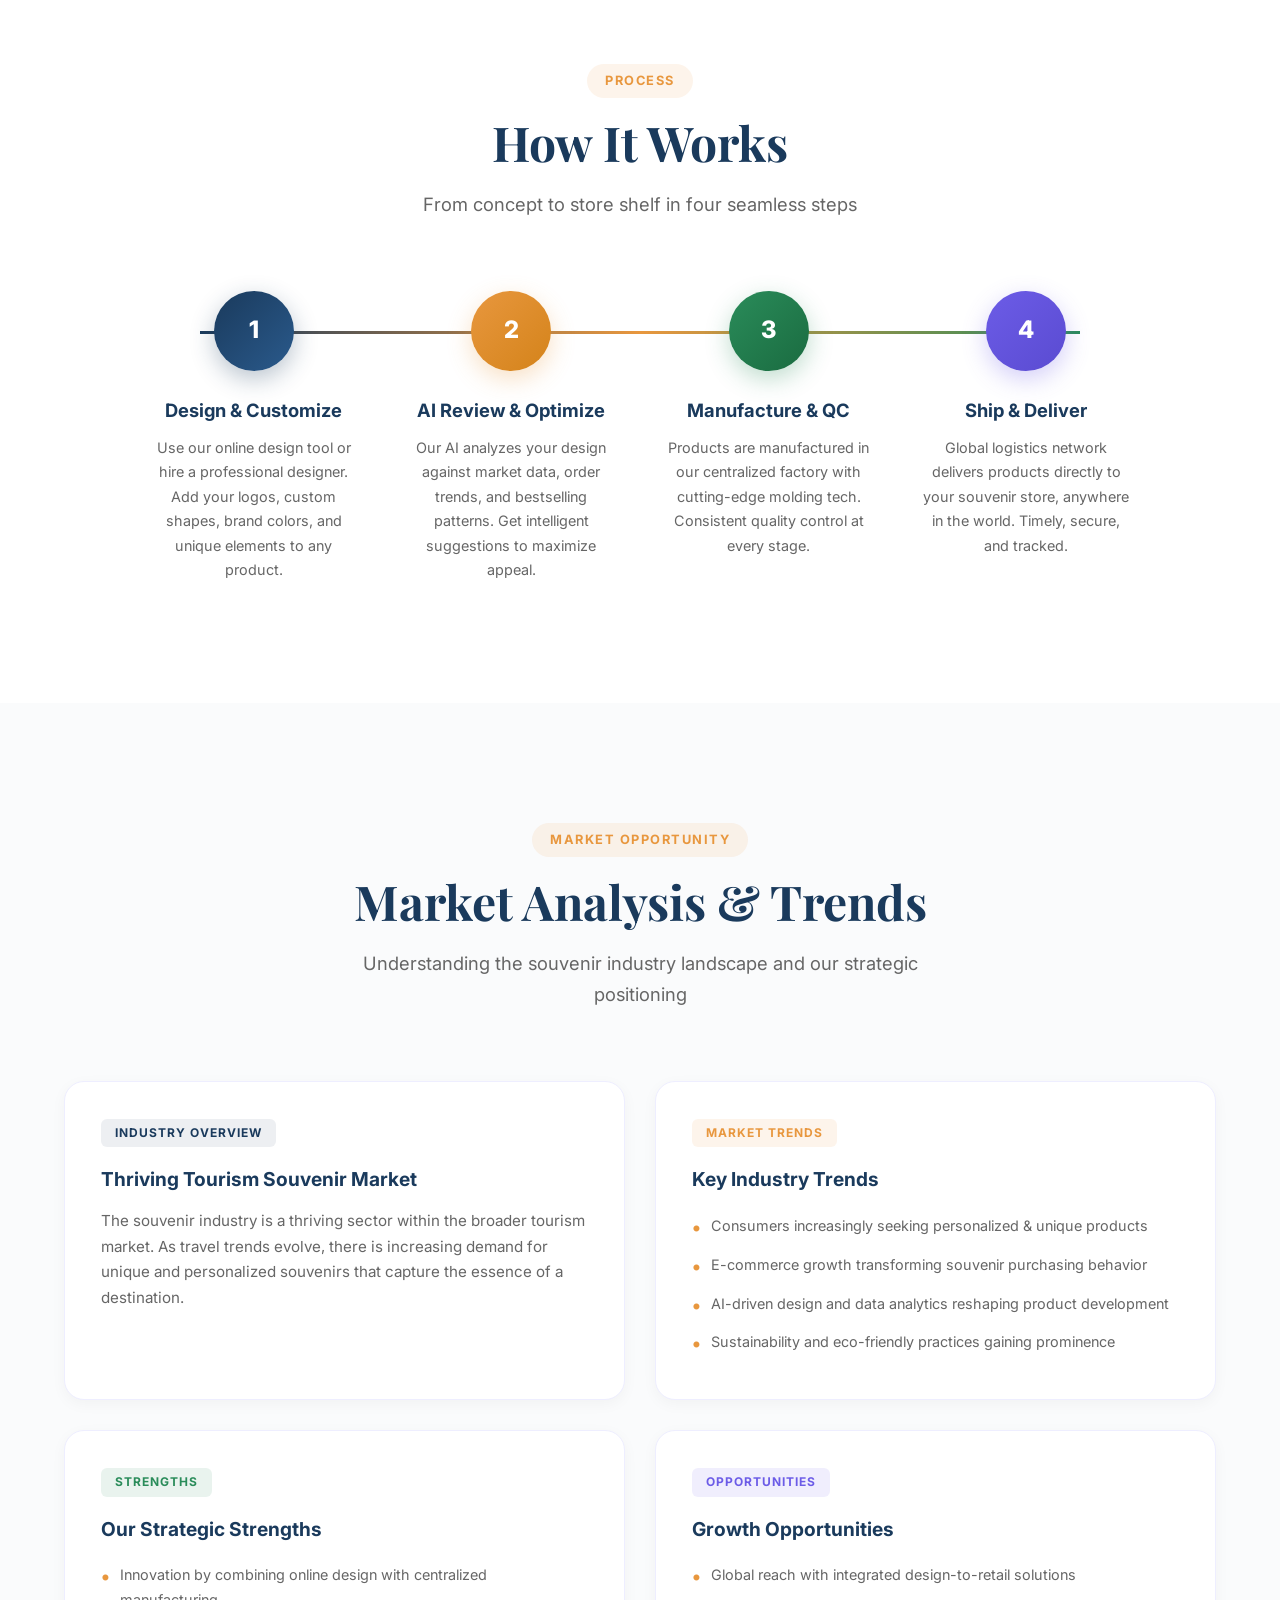
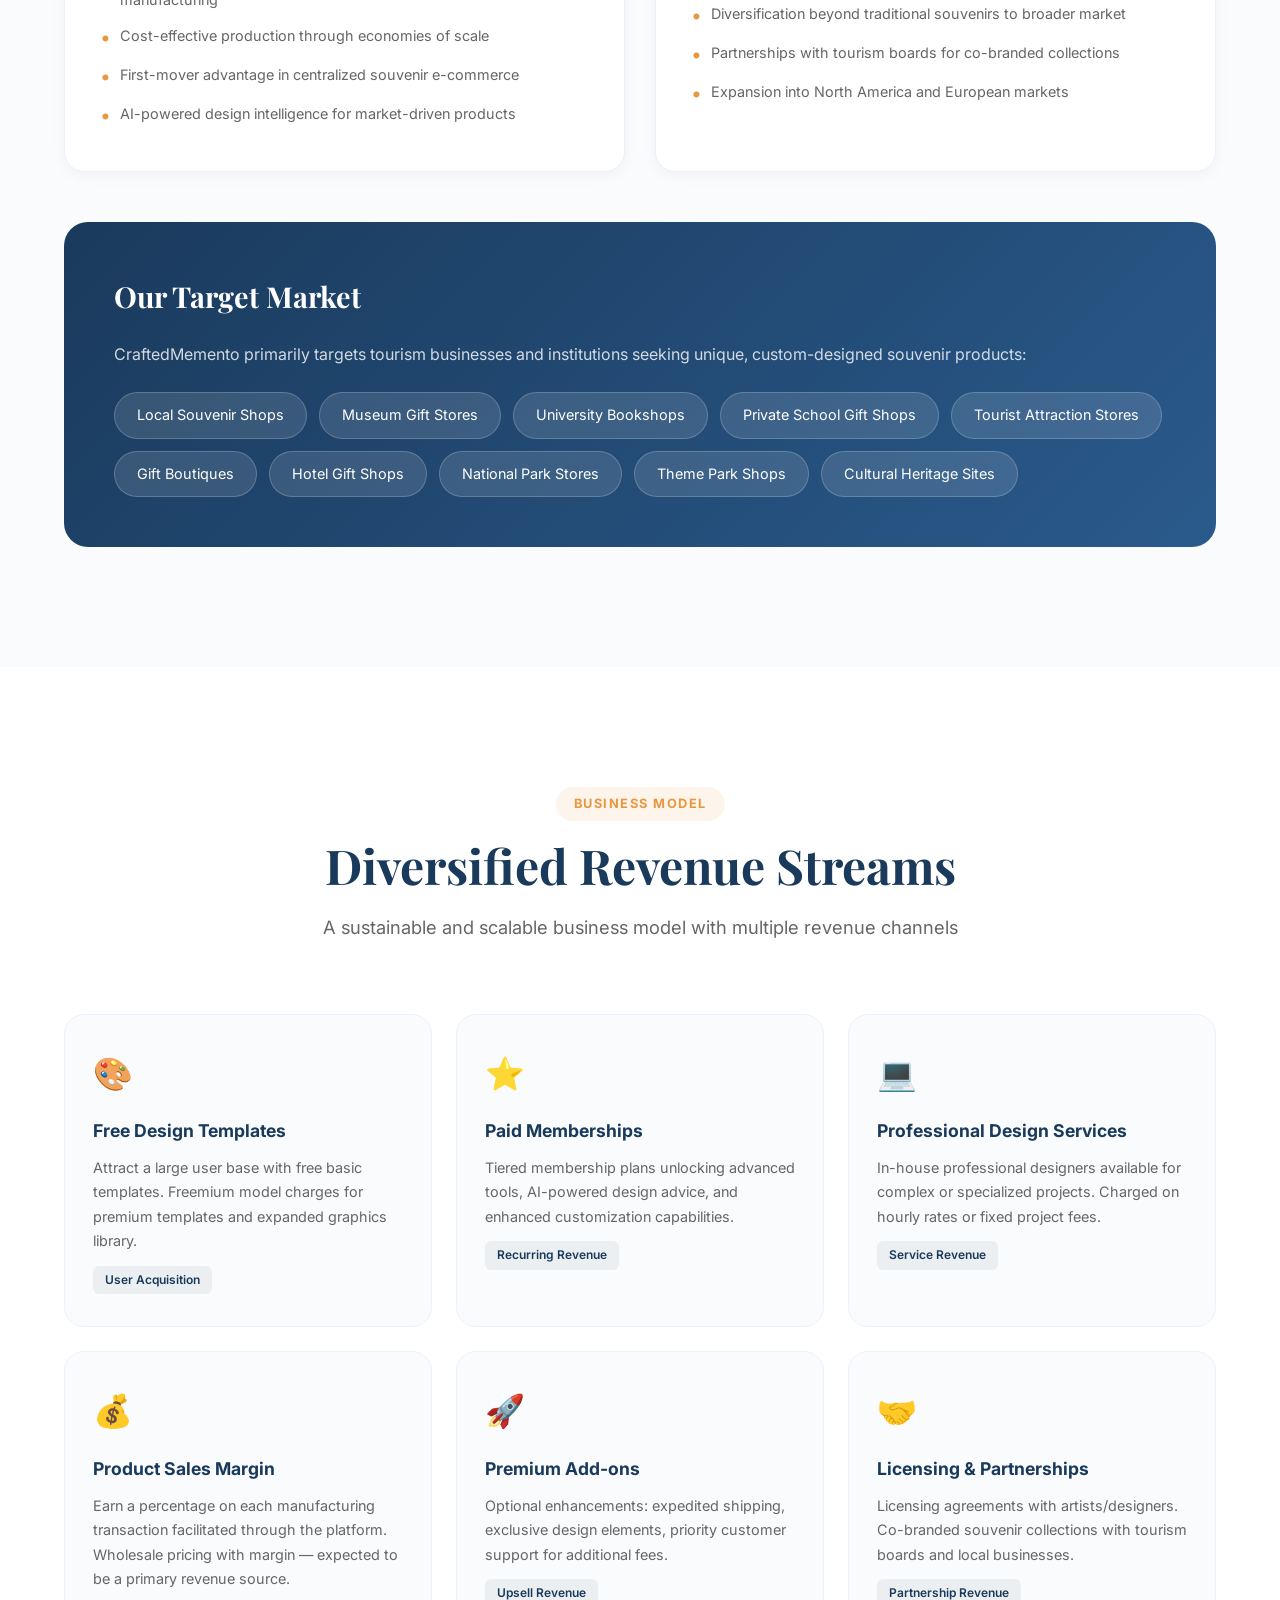
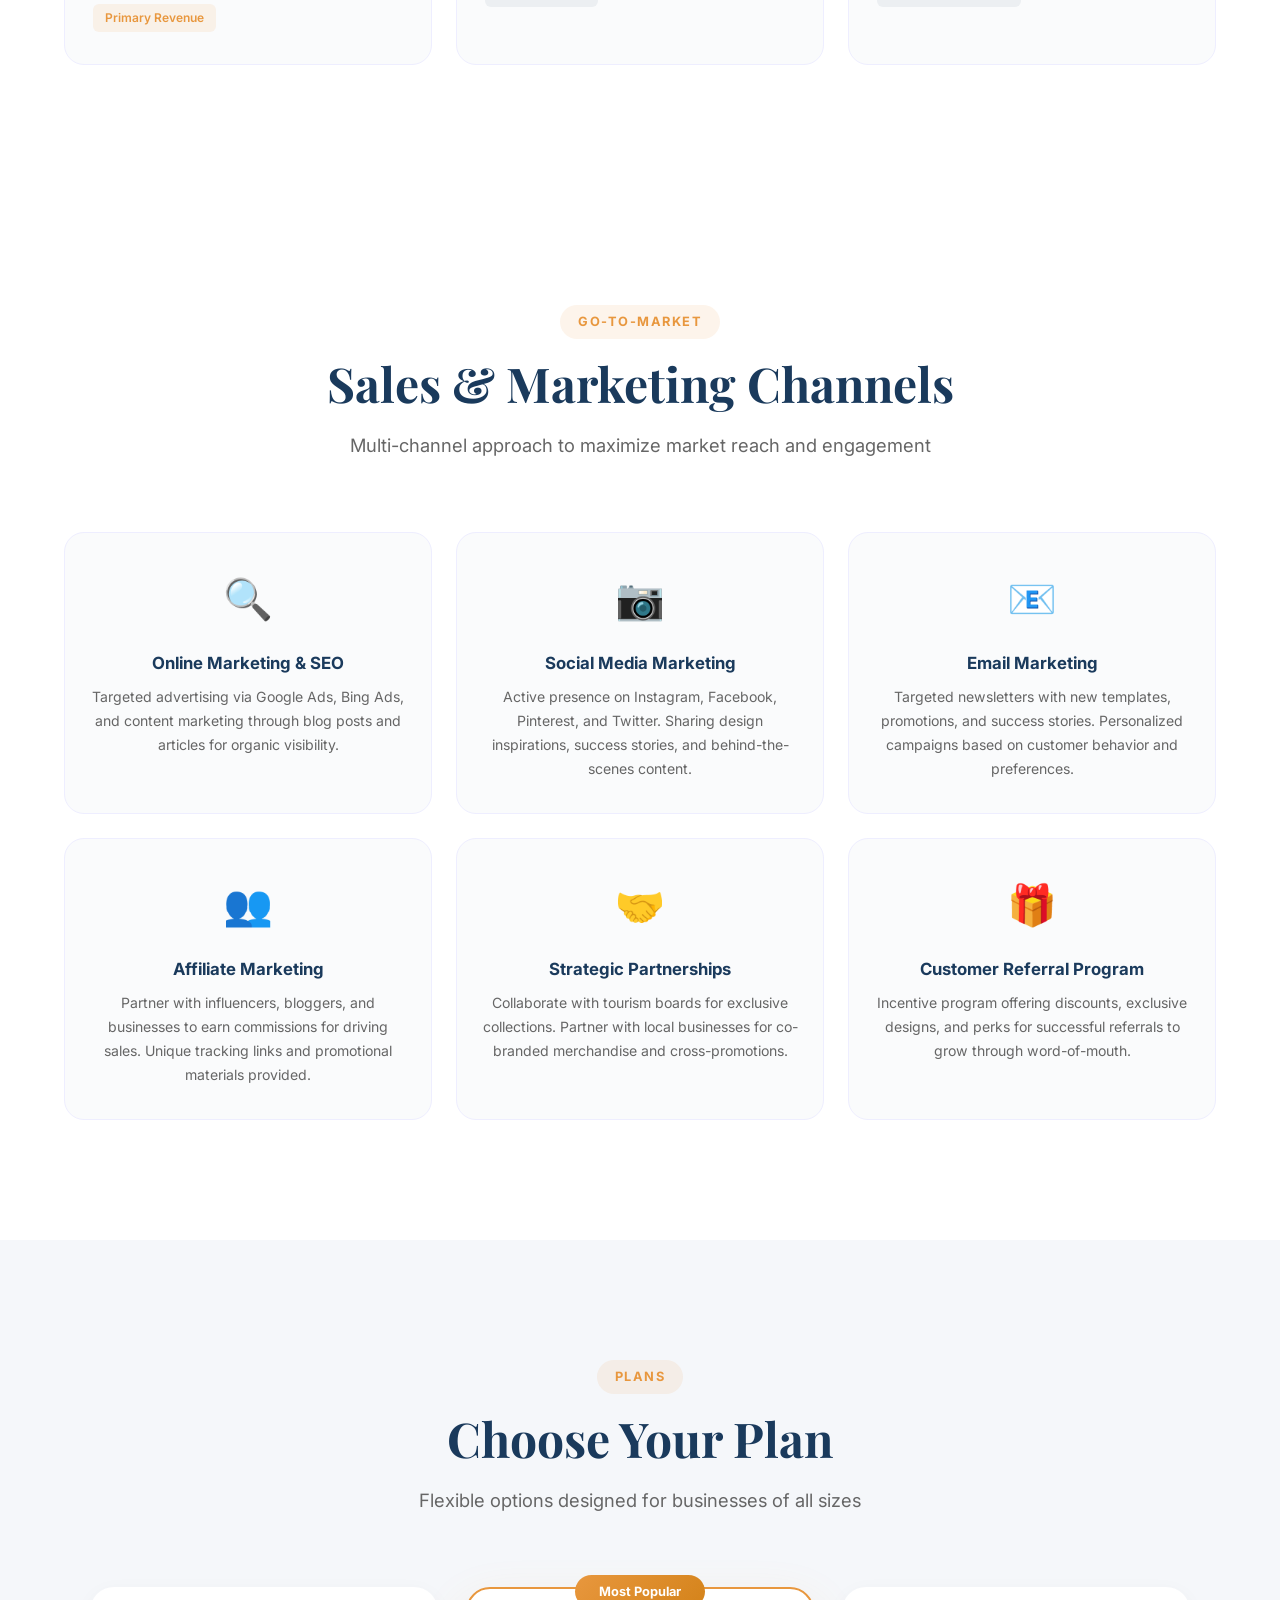
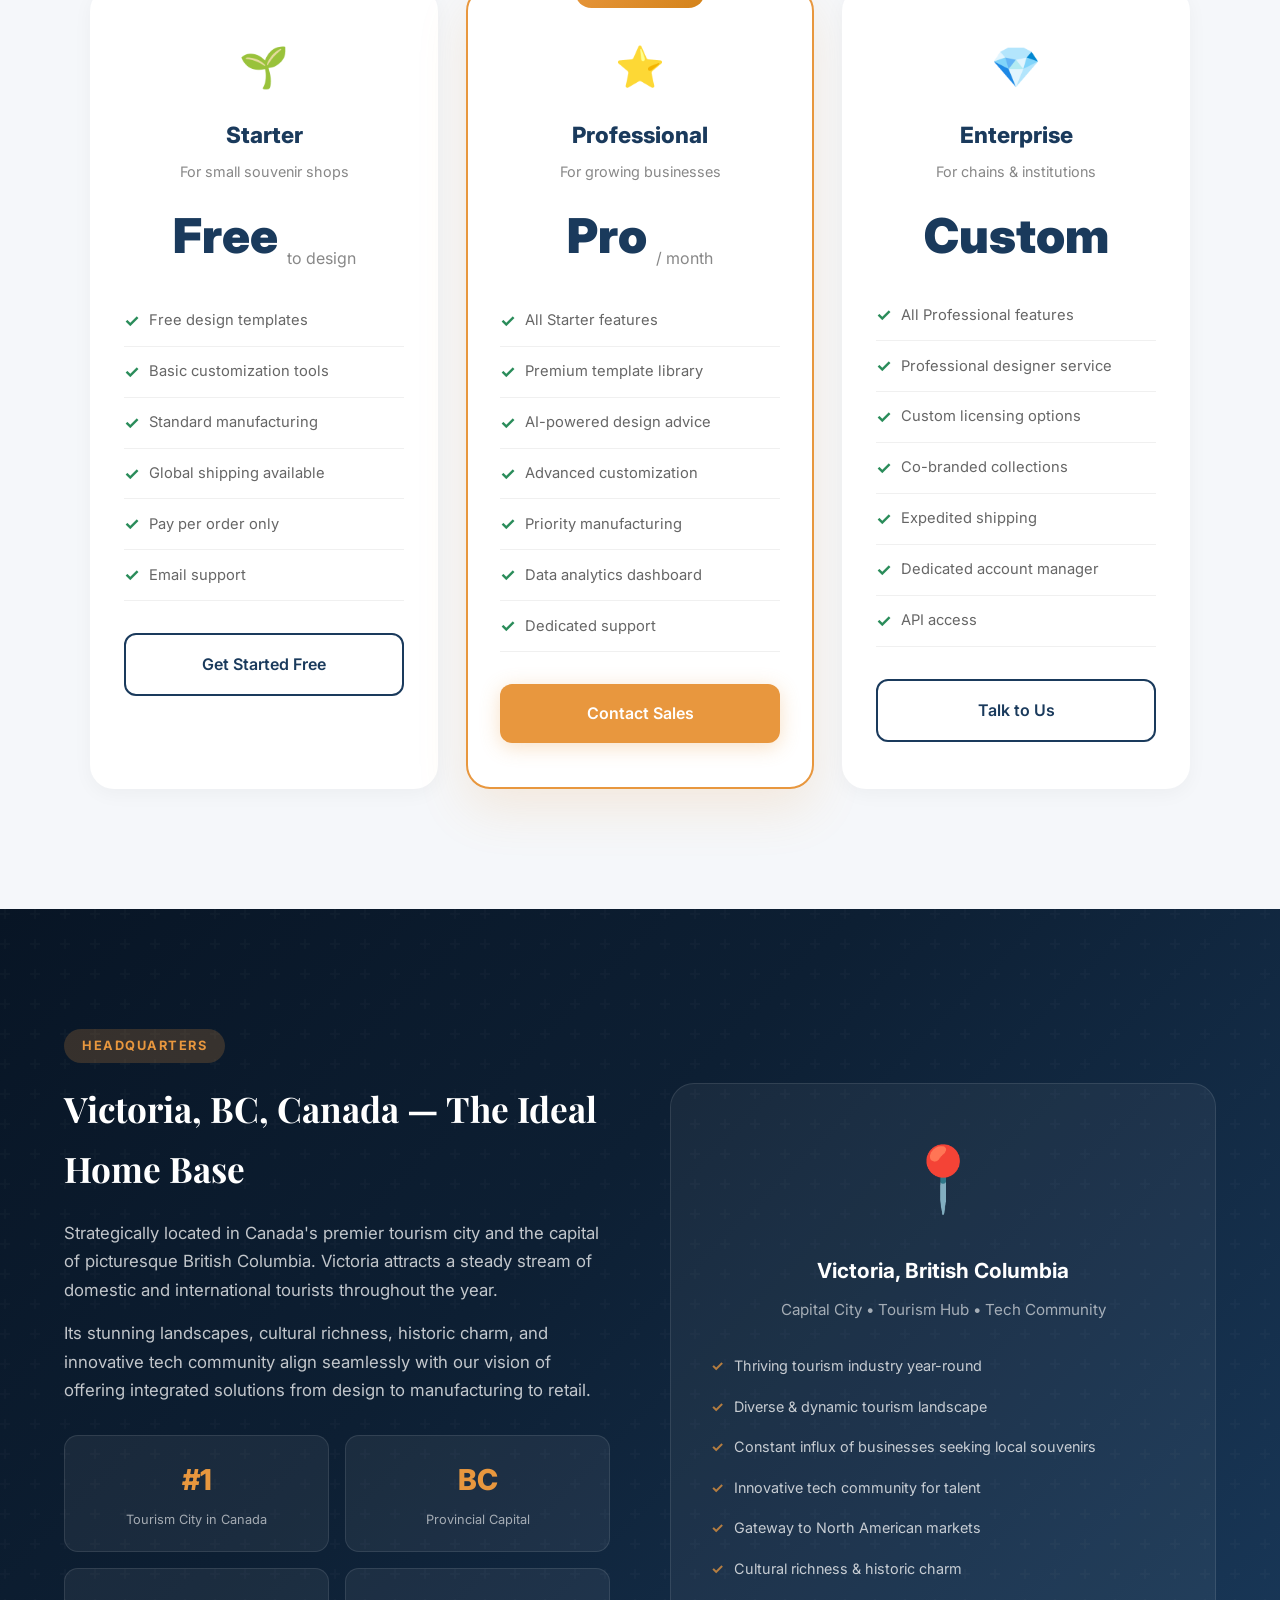
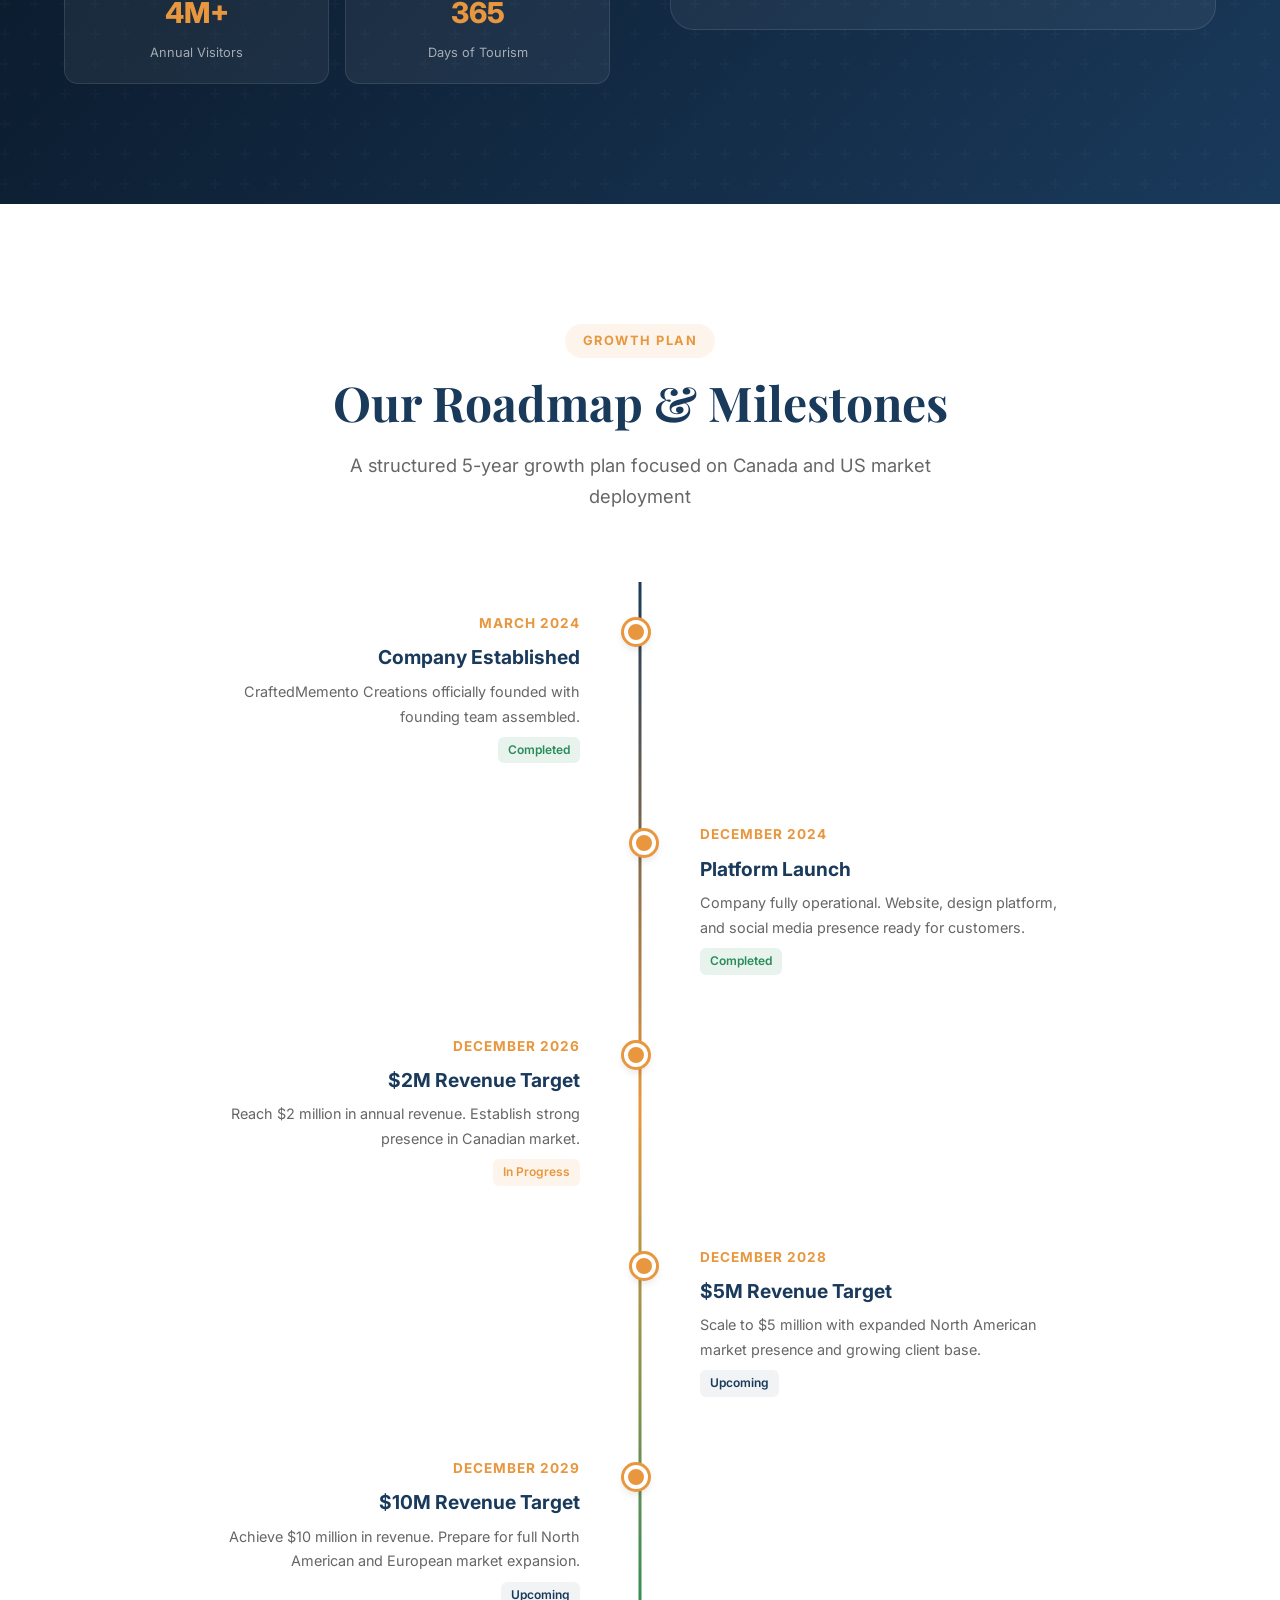
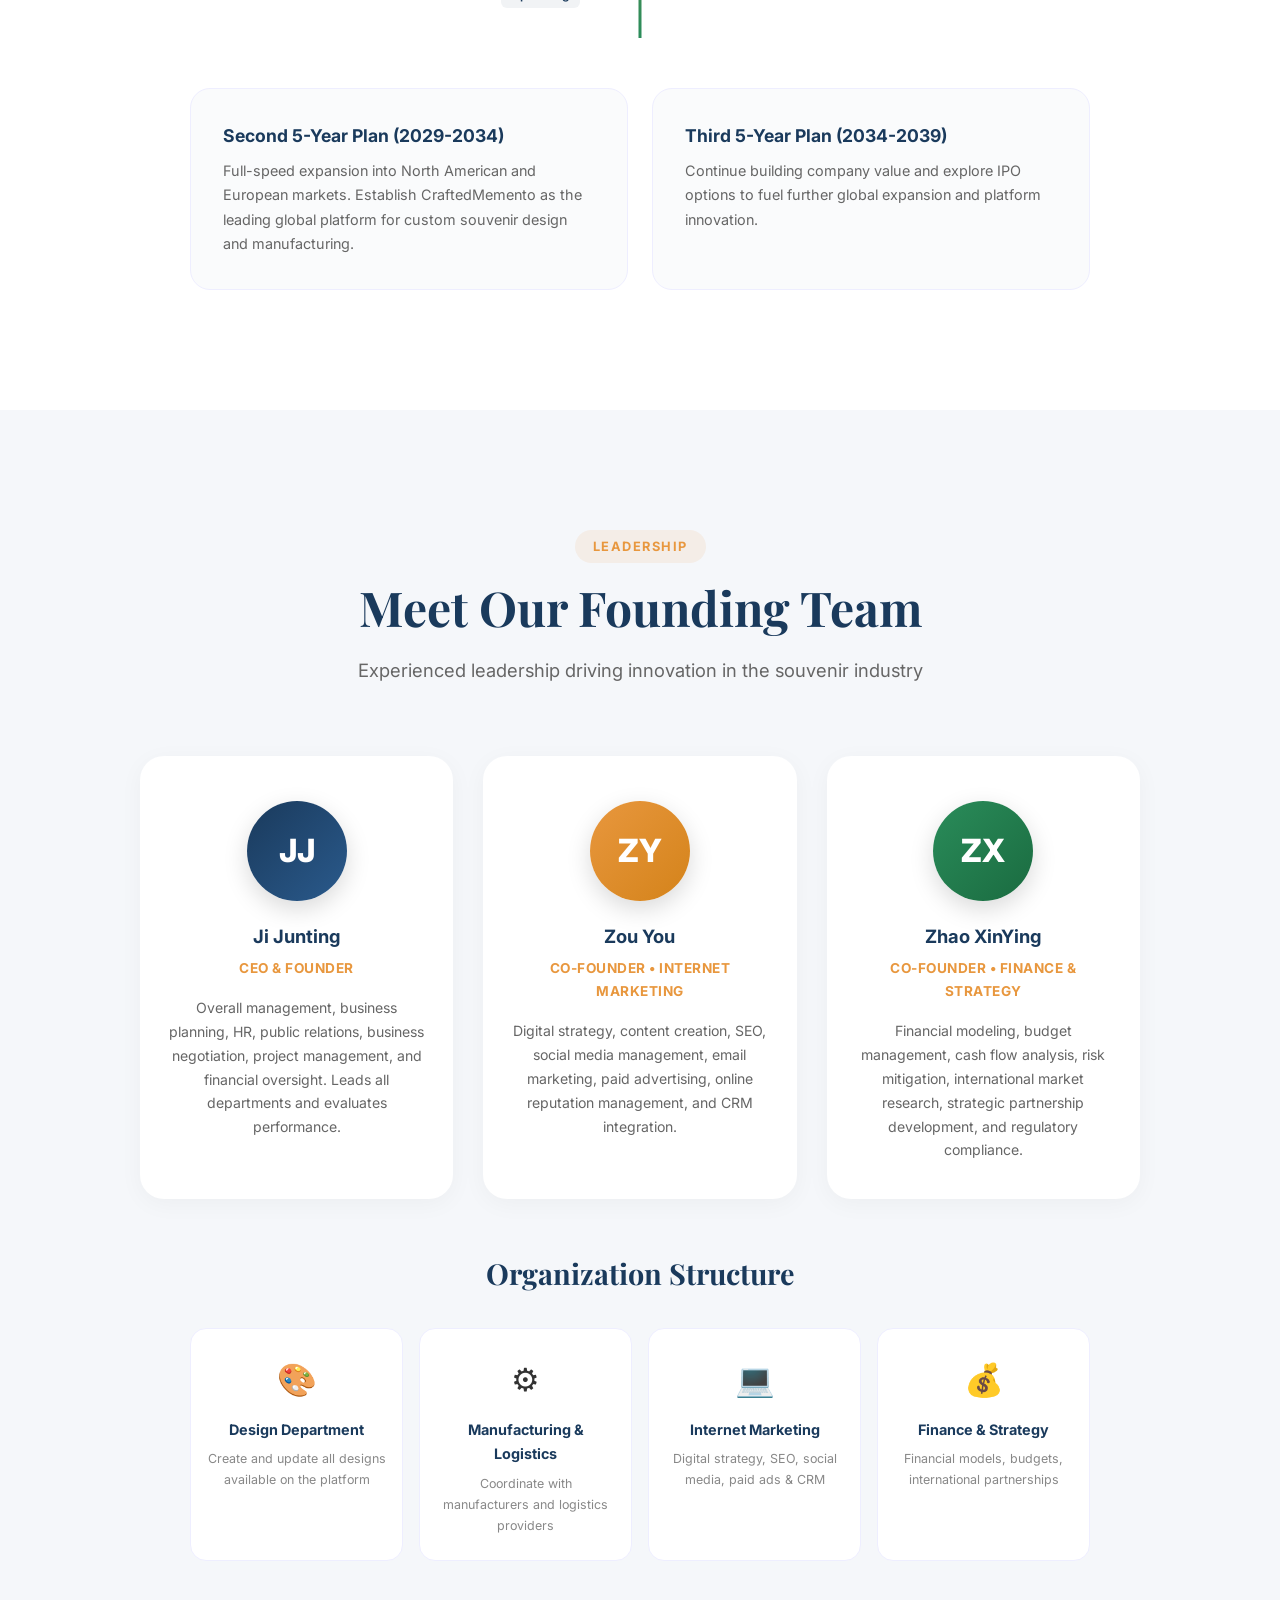
==== commit 17040b46: "Keep Morethanca.com logo only, revert body text to CraftedMemento" ====
--- a/index.html
+++ b/index.html
@@ -3,7 +3,7 @@
 <head>
     <meta charset="UTF-8">
     <meta name="viewport" content="width=device-width, initial-scale=1.0">
-    <title>Morethanca.com - Custom Souvenir Design & Manufacturing Platform</title>
+    <title>CraftedMemento Creations - Custom Souvenir Design & Manufacturing Platform</title>
     <link rel="preconnect" href="https://fonts.googleapis.com">
     <link href="https://fonts.googleapis.com/css2?family=Inter:wght@300;400;500;600;700;800;900&family=Playfair+Display:wght@700;800;900&display=swap" rel="stylesheet">
     <style>
@@ -566,12 +566,12 @@
             <div class="about-content animate">
                 <div class="label">About Us</div>
                 <h2>Revolutionizing the Souvenir Industry</h2>
-                <p>Morethanca.com is a pioneering online centralized souvenir design platform that caters specifically to tourism businesses and institutions with souvenir stores looking to create unique, personalized products.</p>
+                <p>CraftedMemento Creations is a pioneering online centralized souvenir design platform that caters specifically to tourism businesses and institutions with souvenir stores looking to create unique, personalized products.</p>
                 <p>Our platform seamlessly integrates <strong>design customization</strong>, <strong>centralized manufacturing</strong>, and <strong>global shipping</strong> processes, providing an all-in-one solution for businesses seeking bespoke and memorable merchandise.</p>
                 <div class="highlight">
                     We aim to be the <strong>"Vistaprint"</strong> or <strong>"Canva"</strong> in the centralized souvenir design and manufacturing field &mdash; empowering businesses worldwide to create souvenirs that truly represent their brand and captivate their customers.
                 </div>
-                <p>Morethanca.com is not just a service; it's a <strong>creative partner</strong> for tourism businesses globally, bringing personalized design, centralized manufacturing, and global shipping together in one innovative platform.</p>
+                <p>CraftedMemento is not just a service; it's a <strong>creative partner</strong> for tourism businesses globally, bringing personalized design, centralized manufacturing, and global shipping together in one innovative platform.</p>
             </div>
             <div class="about-visual animate animate-delay-2">
                 <div class="about-card-stack">
@@ -682,7 +682,7 @@
         <div class="section-header animate">
             <div class="section-label">Why We Win</div>
             <h2>Competitive Advantages</h2>
-            <p>What sets Morethanca.com apart in the souvenir industry</p>
+            <p>What sets CraftedMemento apart in the souvenir industry</p>
         </div>
         <div class="adv-grid">
             <div class="adv-card animate">
@@ -760,7 +760,7 @@
             </div>
             <div class="benefits-visual animate animate-delay-2">
                 <h3>Your Creative Partner, Globally</h3>
-                <p>Morethanca.com is not just a service &mdash; it's a creative partner for tourism businesses worldwide.</p>
+                <p>CraftedMemento is not just a service &mdash; it's a creative partner for tourism businesses worldwide.</p>
                 <p>We revolutionize the souvenir industry by bringing personalized design, centralized manufacturing, and global shipping together in one innovative platform.</p>
                 <div class="quote">"Businesses can constantly reinvent and recreate souvenirs that meet market demand based on feedback in a very cost-effective way."</div>
             </div>
@@ -851,7 +851,7 @@
         </div>
         <div class="target-market animate">
             <h3>Our Target Market</h3>
-            <p style="opacity:0.8; margin-bottom: 24px;">Morethanca.com primarily targets tourism businesses and institutions seeking unique, custom-designed souvenir products:</p>
+            <p style="opacity:0.8; margin-bottom: 24px;">CraftedMemento primarily targets tourism businesses and institutions seeking unique, custom-designed souvenir products:</p>
             <div class="target-chips">
                 <div class="chip">Local Souvenir Shops</div>
                 <div class="chip">Museum Gift Stores</div>
@@ -1078,7 +1078,7 @@
             <div class="milestone animate" style="grid-column:1; grid-row:1;">
                 <div class="m-date">March 2024</div>
                 <h4>Company Established</h4>
-                <p>Morethanca.com officially founded with founding team assembled.</p>
+                <p>CraftedMemento Creations officially founded with founding team assembled.</p>
                 <span class="m-tag m-tag-done">Completed</span>
             </div>
             <div class="milestone animate animate-delay-1" style="grid-column:2; grid-row:2;">
@@ -1109,7 +1109,7 @@
         <div class="long-term">
             <div class="lt-card animate">
                 <h4>Second 5-Year Plan (2029-2034)</h4>
-                <p>Full-speed expansion into North American and European markets. Establish Morethanca.com as the leading global platform for custom souvenir design and manufacturing.</p>
+                <p>Full-speed expansion into North American and European markets. Establish CraftedMemento as the leading global platform for custom souvenir design and manufacturing.</p>
             </div>
             <div class="lt-card animate animate-delay-1">
                 <h4>Third 5-Year Plan (2034-2039)</h4>
@@ -1181,7 +1181,7 @@
 <section class="cta" id="contact">
     <div class="cta-content">
         <h2 class="animate">Ready to Transform Your Souvenir Store?</h2>
-        <p class="animate animate-delay-1">Join Morethanca.com and start creating unique, custom-designed products that capture the essence of your destination and delight your customers.</p>
+        <p class="animate animate-delay-1">Join CraftedMemento and start creating unique, custom-designed products that capture the essence of your destination and delight your customers.</p>
         <div class="animate animate-delay-2" style="display:flex; gap:16px; justify-content:center; flex-wrap:wrap;">
             <a href="mailto:info@craftedmemento.com" class="btn btn-white">Contact Us Today &rarr;</a>
             <a href="#features" class="btn btn-outline-light">Learn More</a>
@@ -1235,7 +1235,7 @@
         </div>
     </div>
     <div class="footer-bottom">
-        <p>&copy; 2024 Morethanca.com. All rights reserved.</p>
+        <p>&copy; 2024 CraftedMemento Creations. All rights reserved.</p>
         <div class="footer-bottom-links">
             <a href="#">Privacy Policy</a>
             <a href="#">Terms of Service</a>
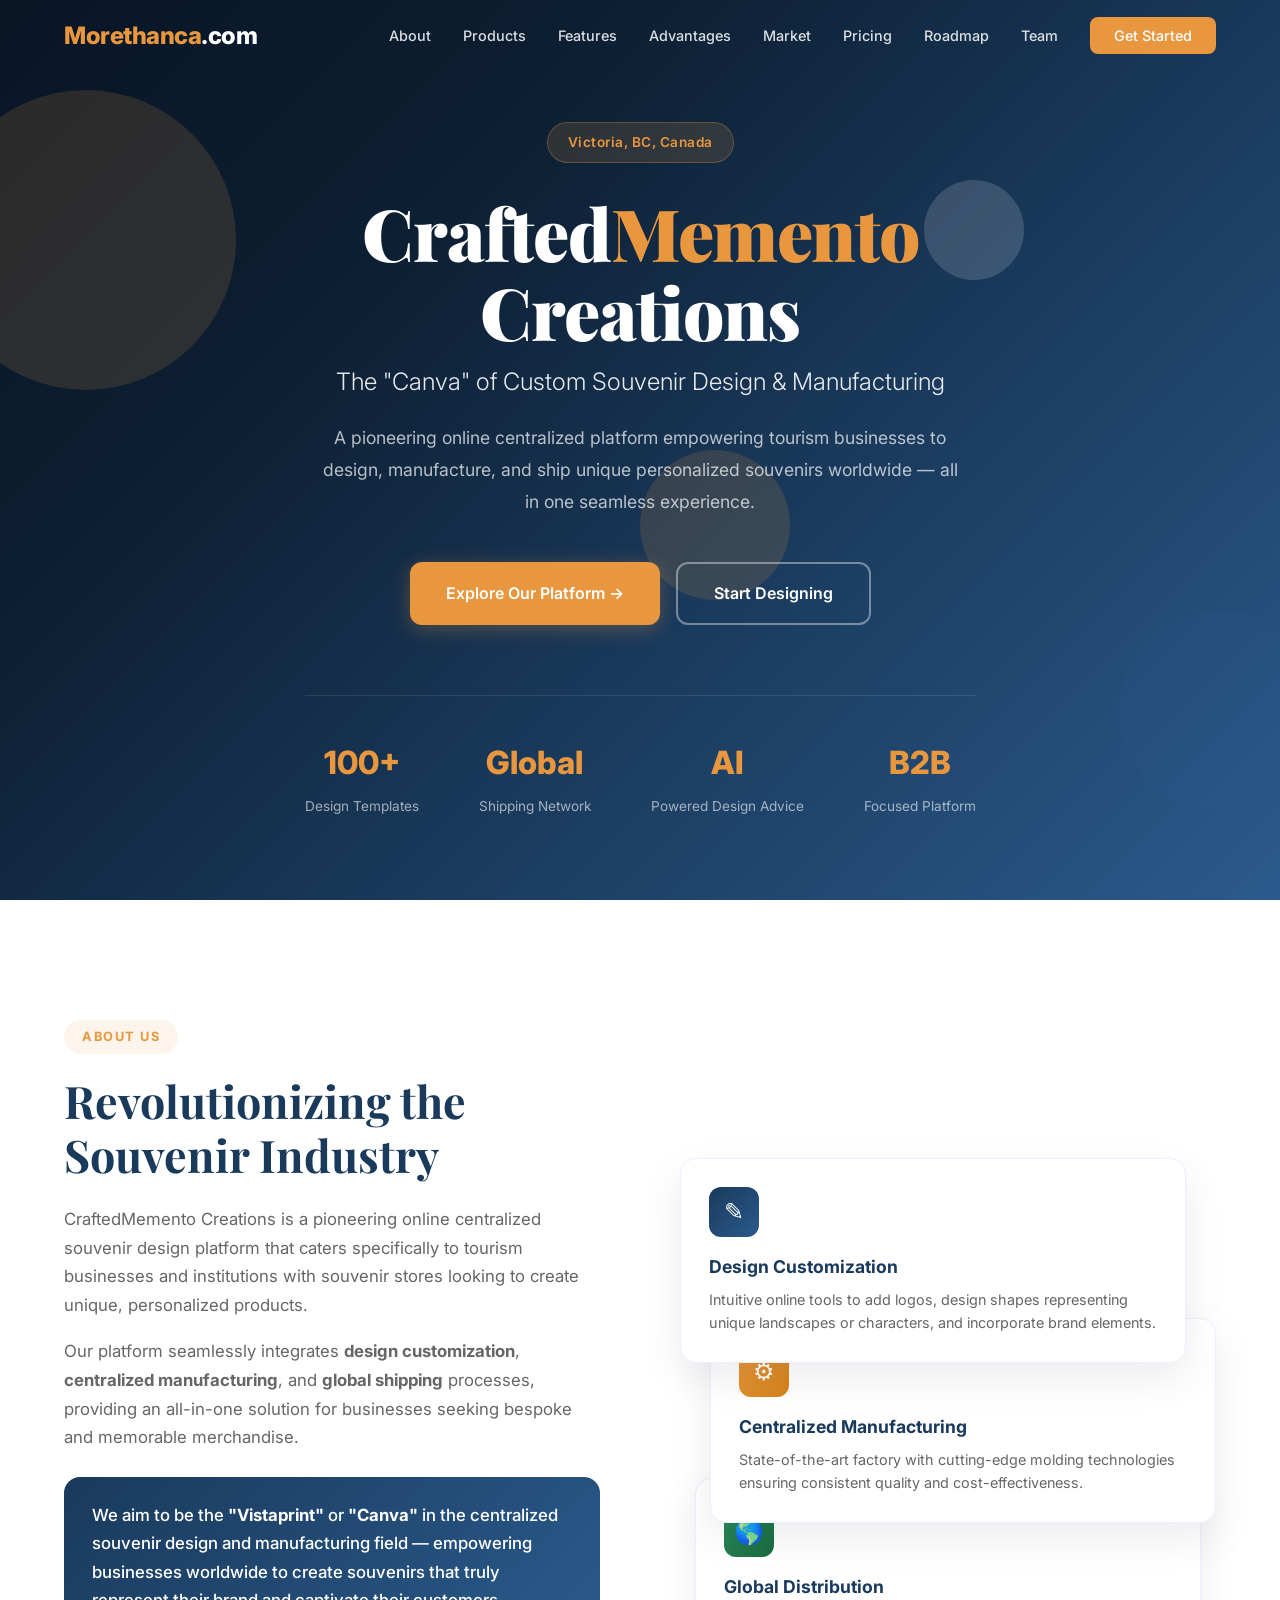
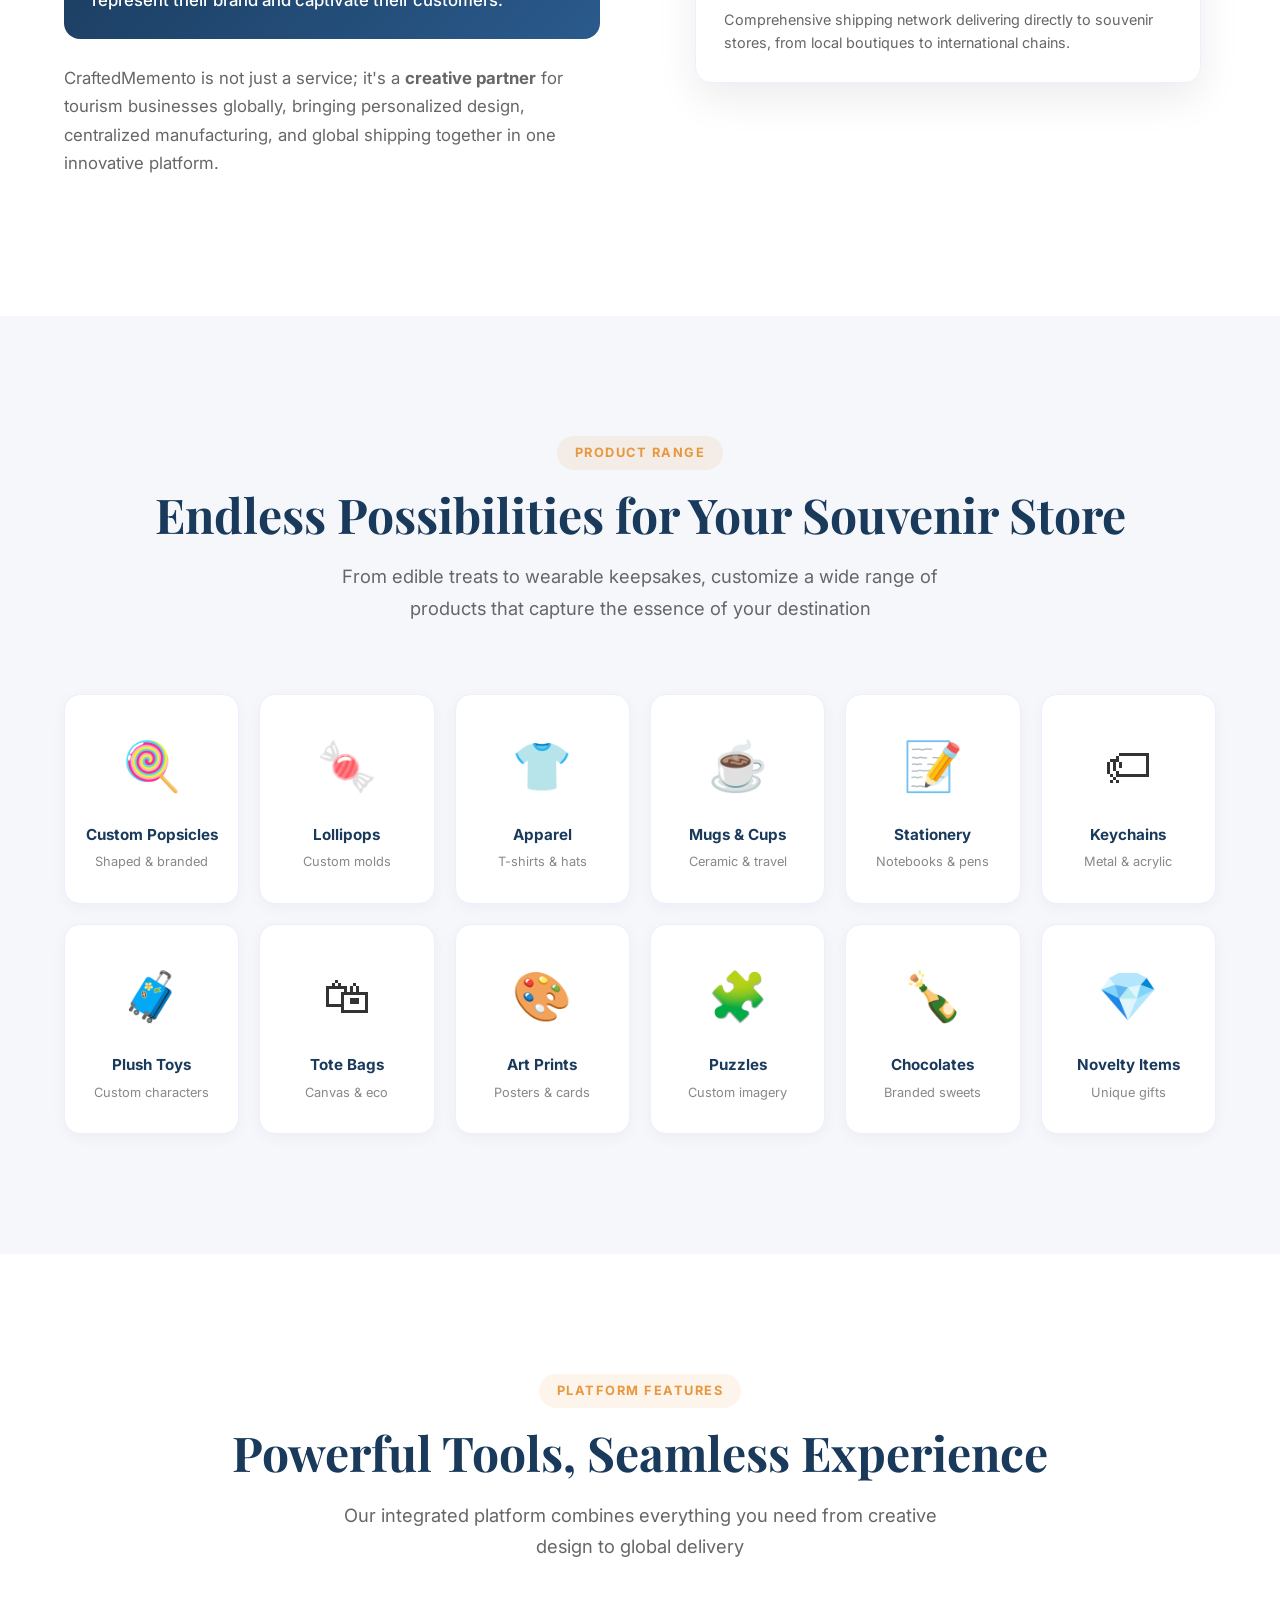
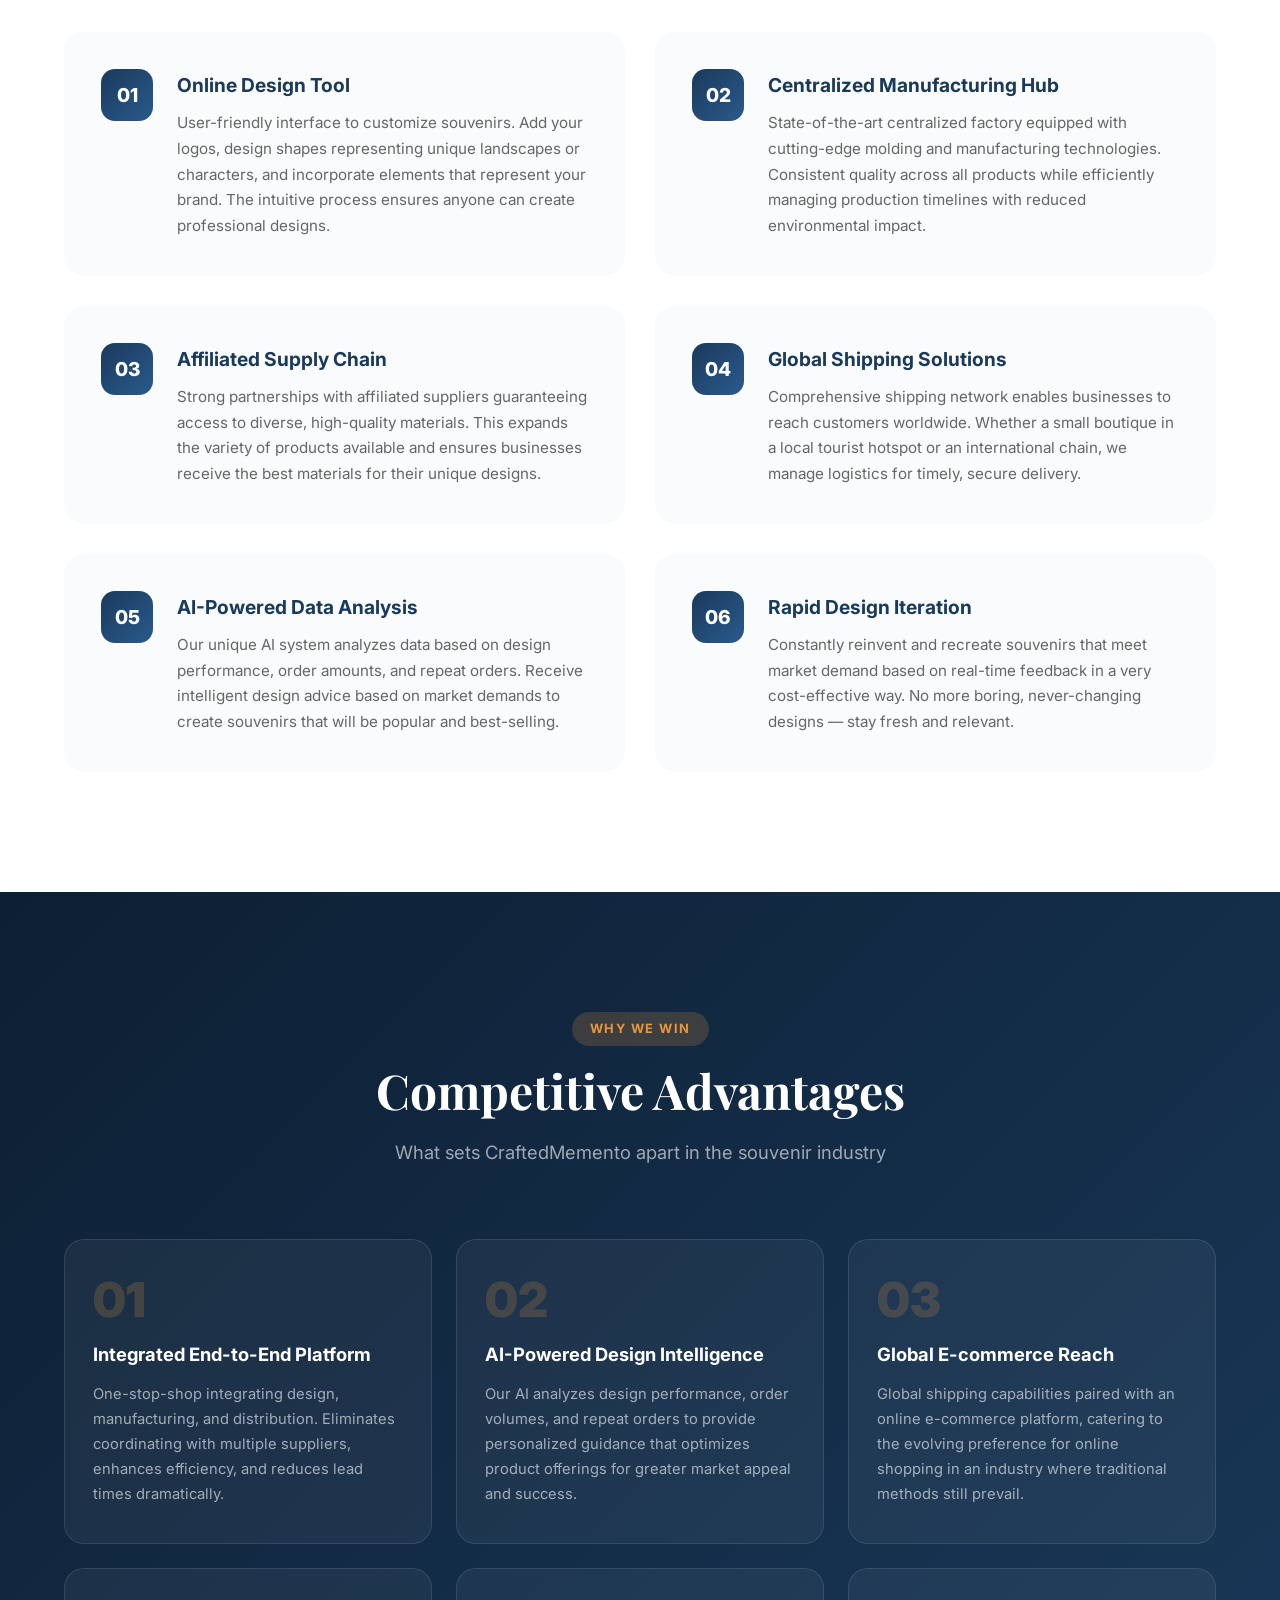
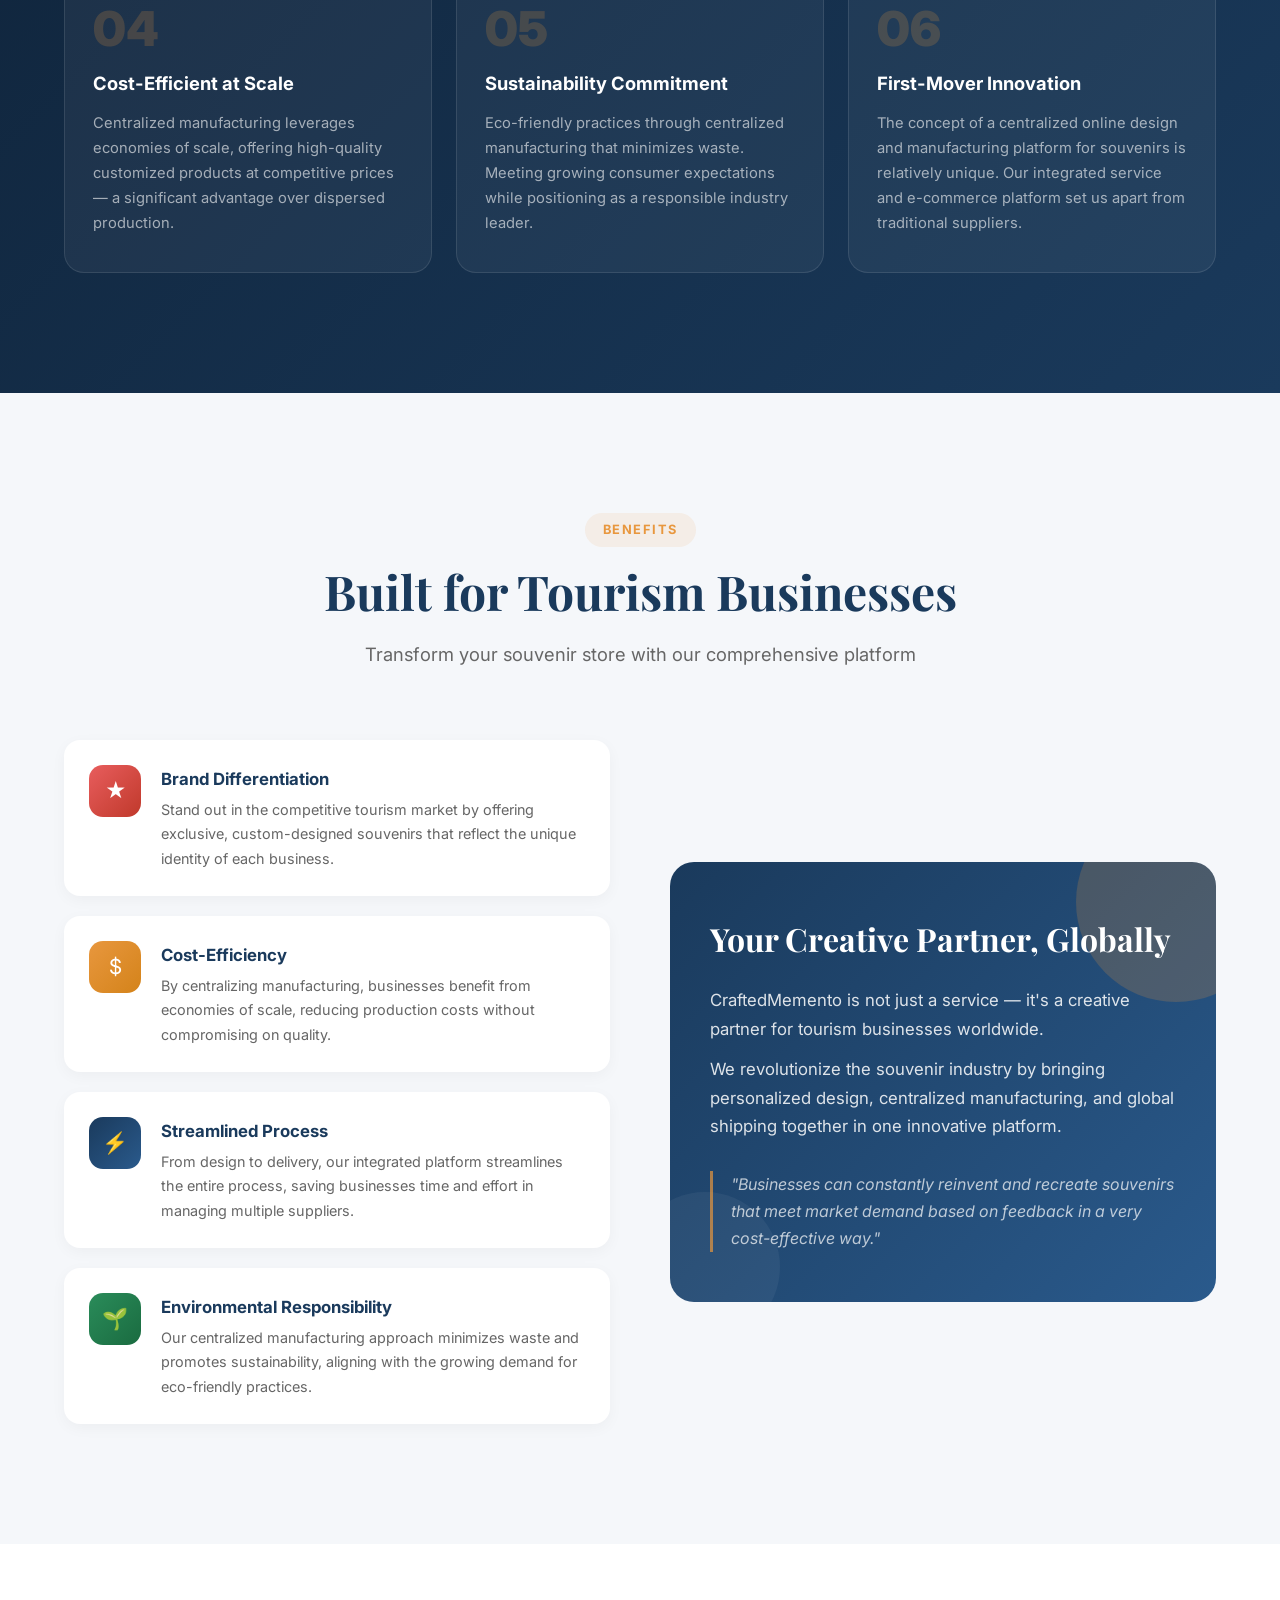
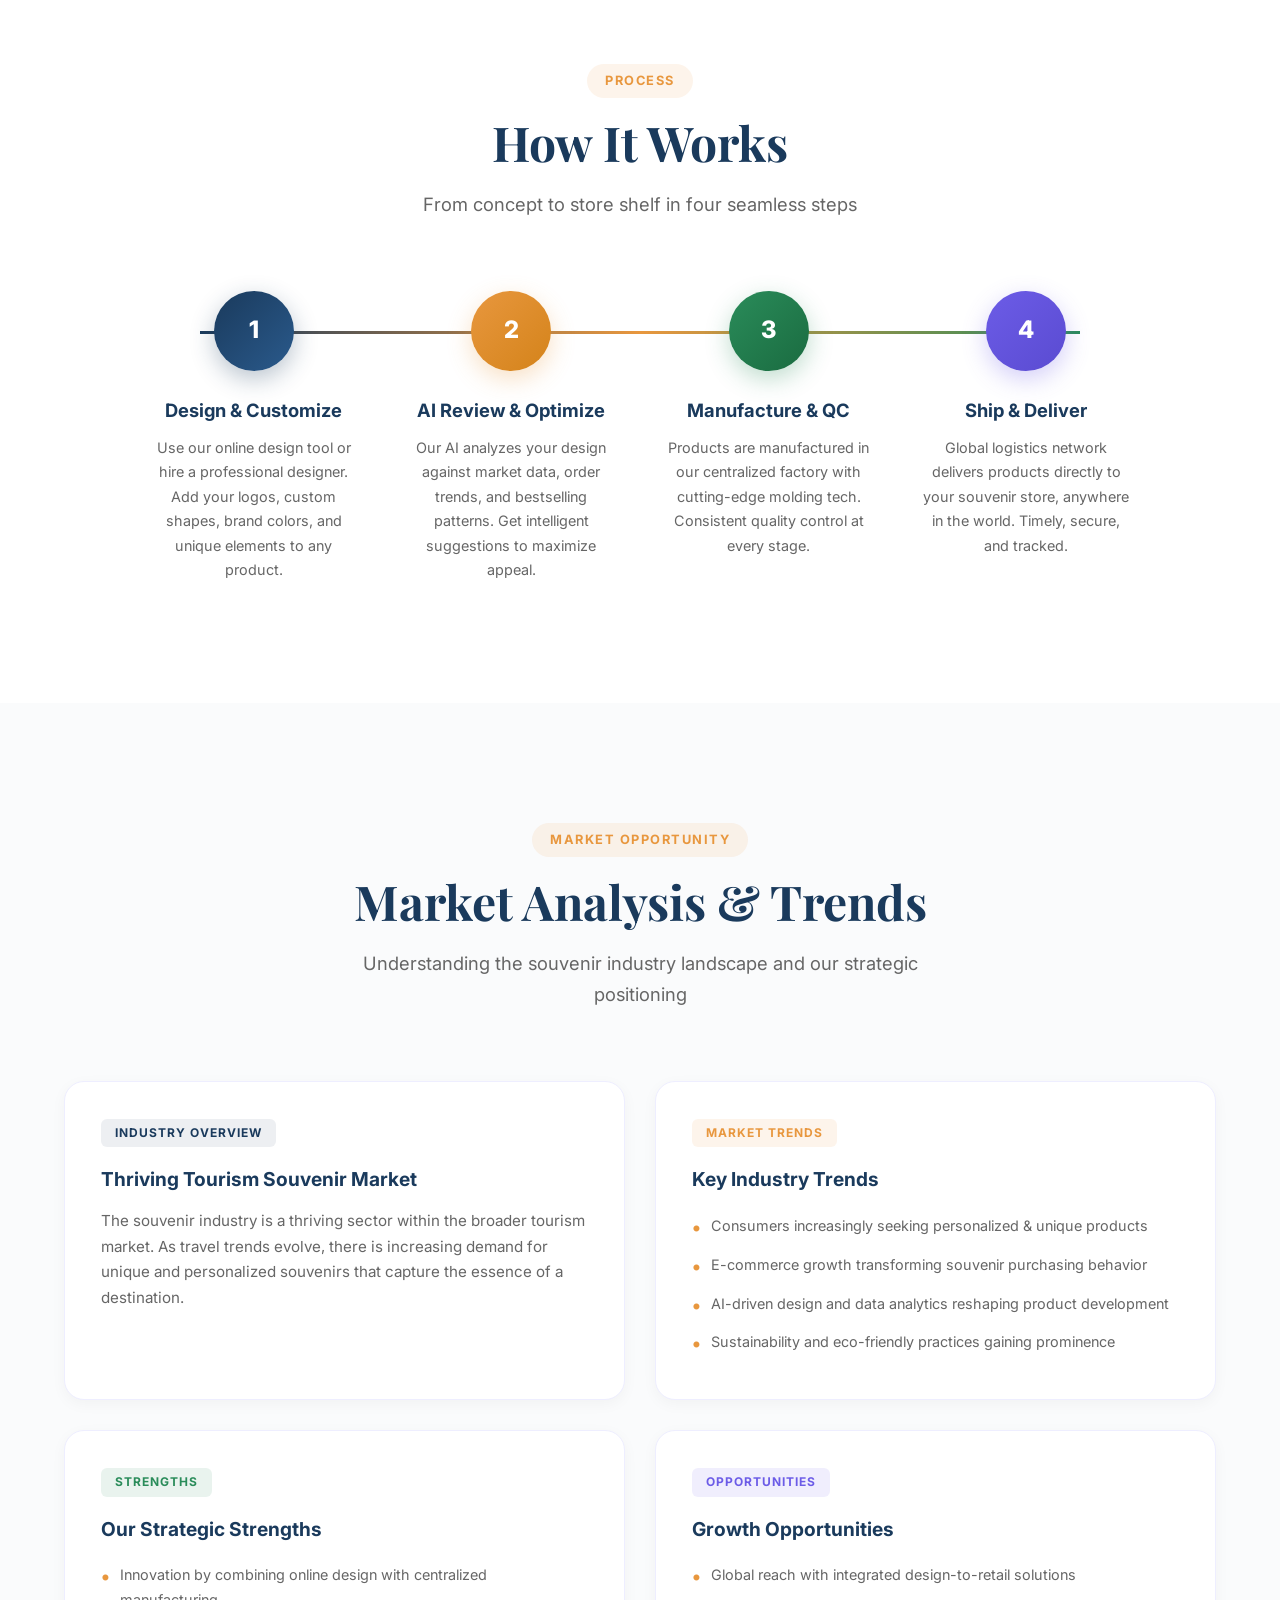
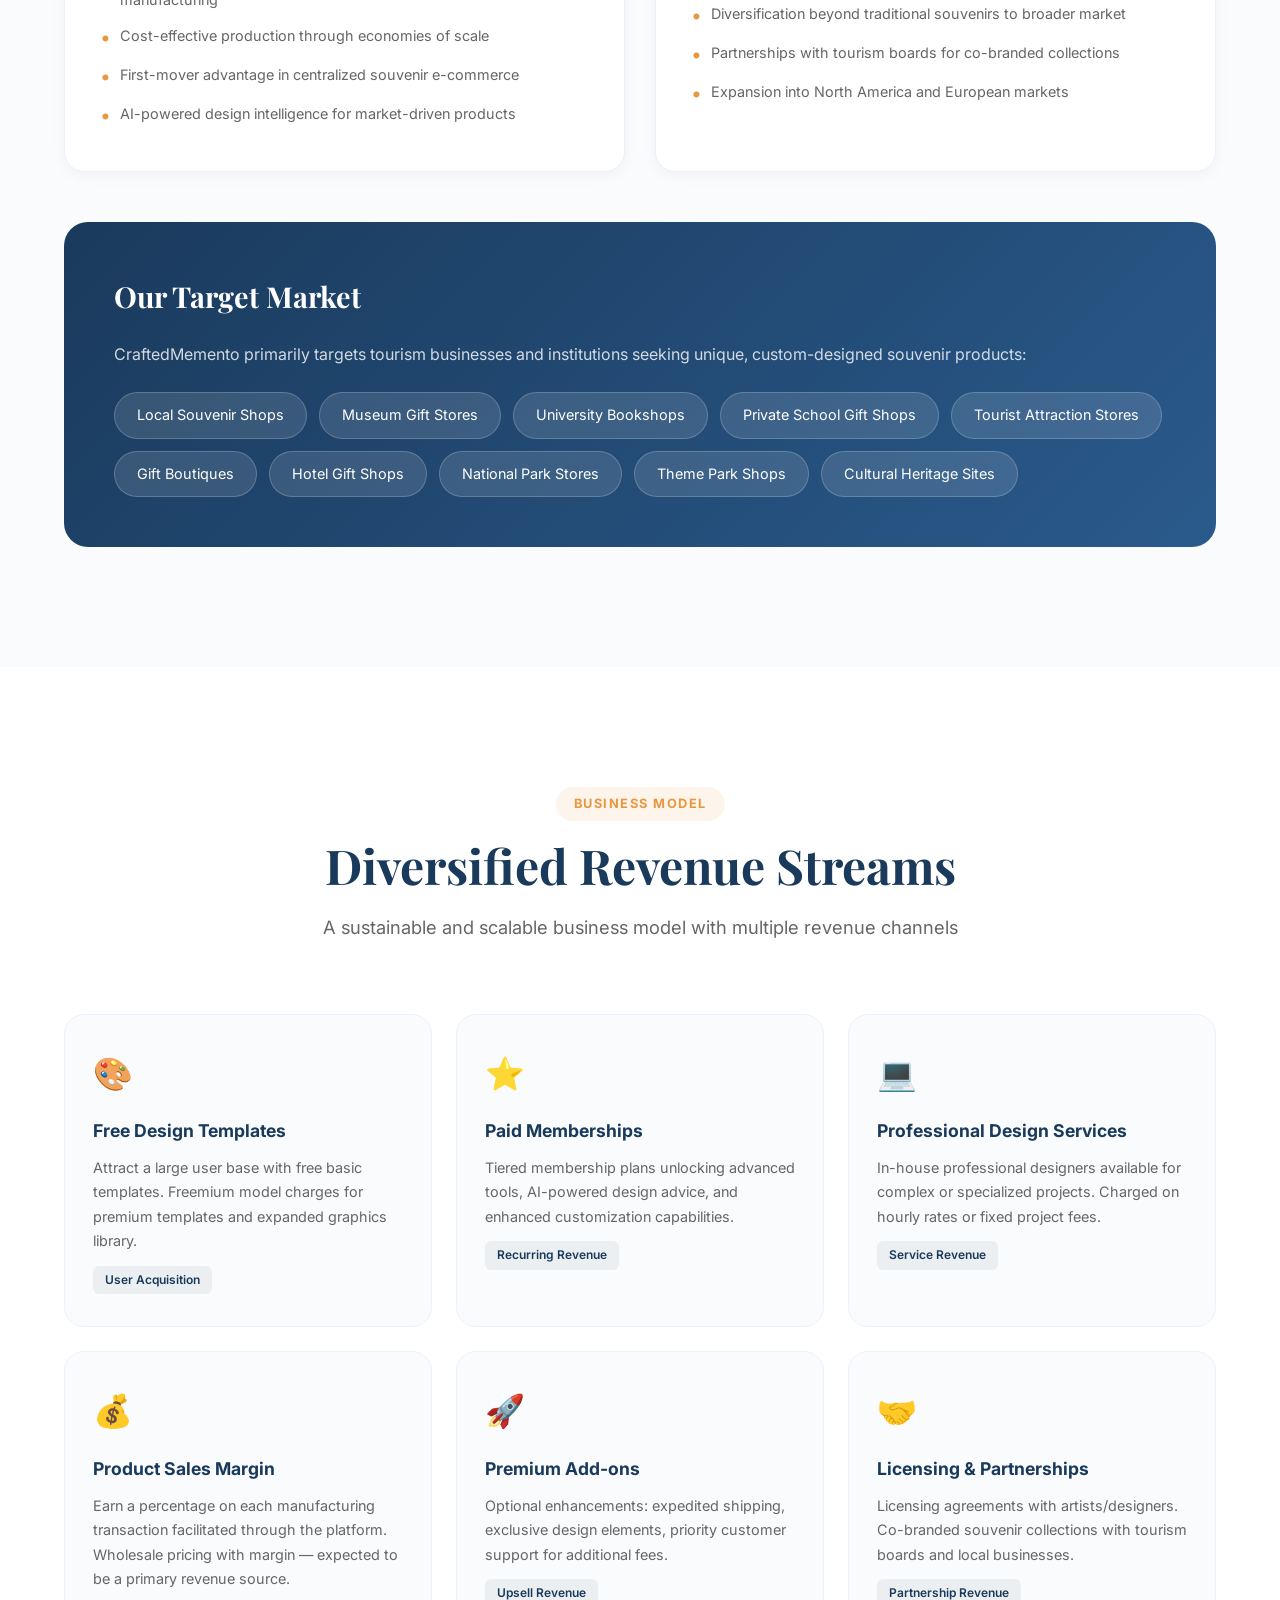
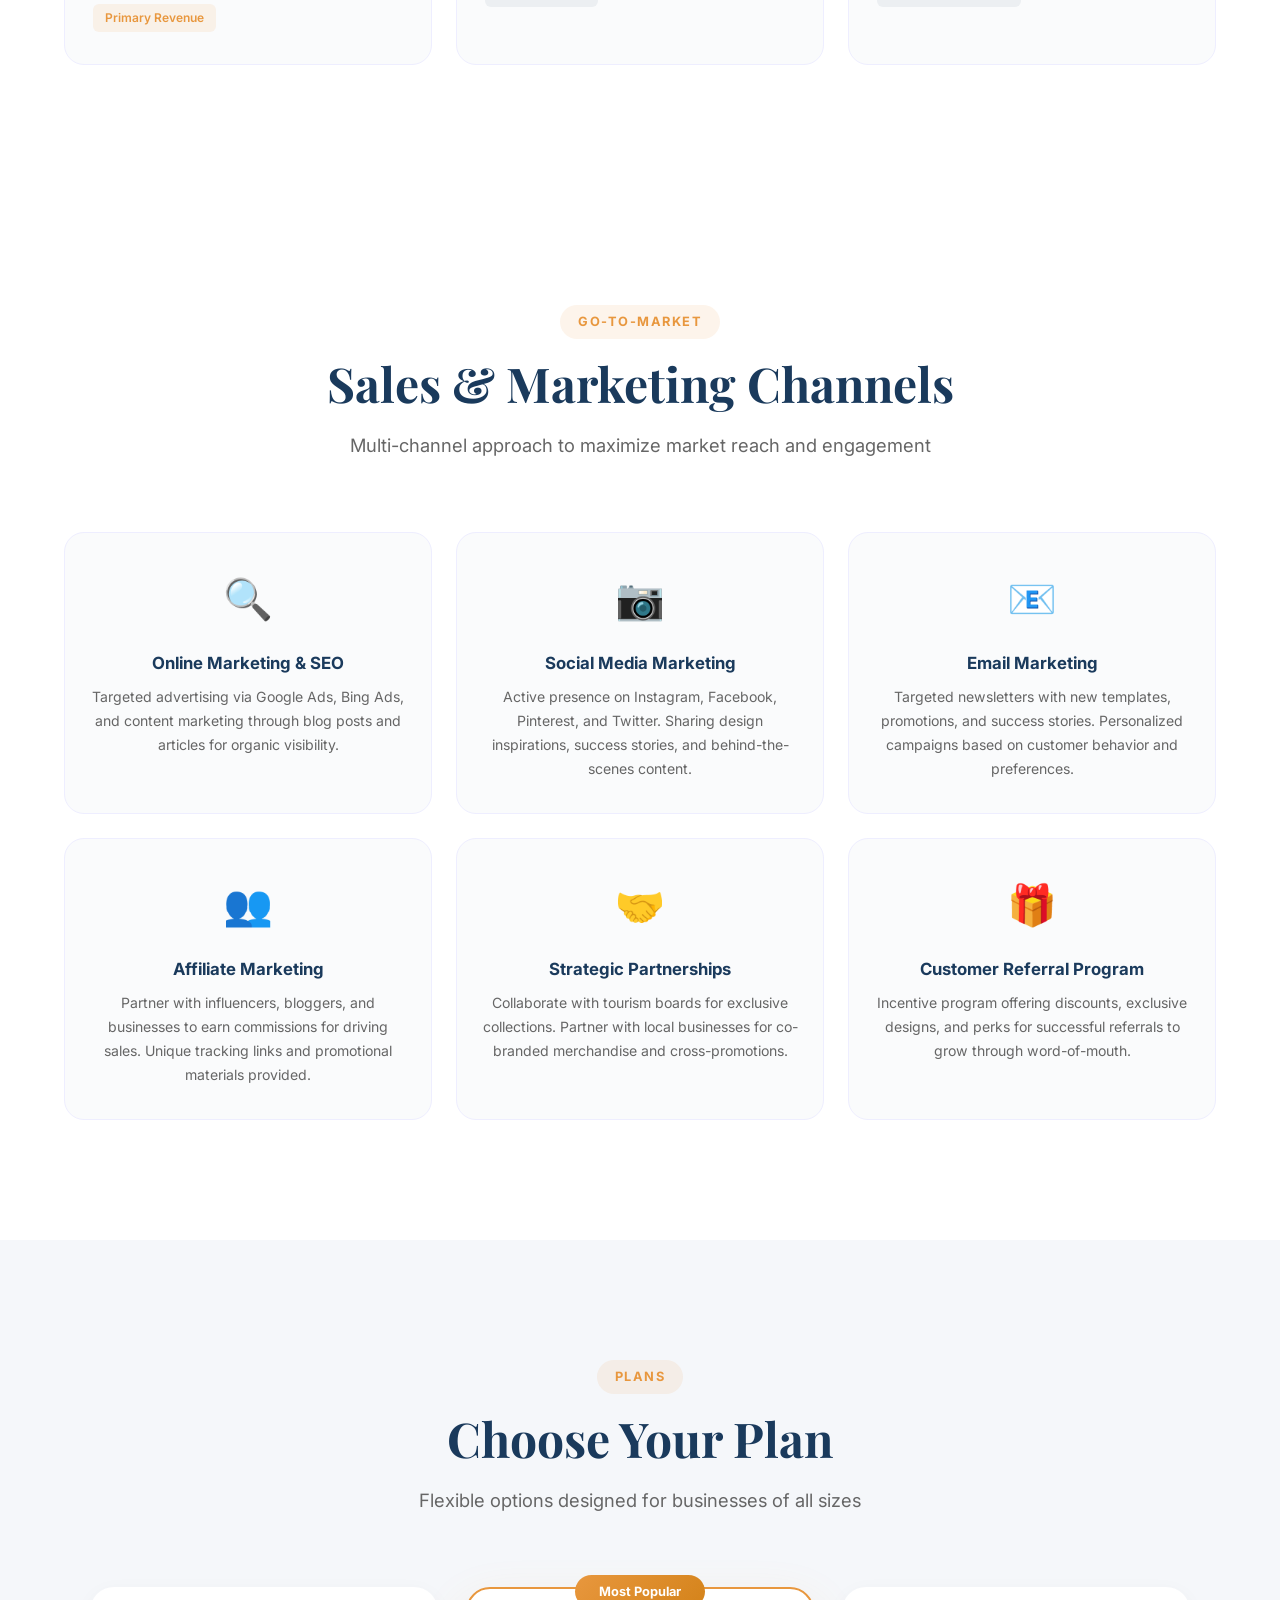
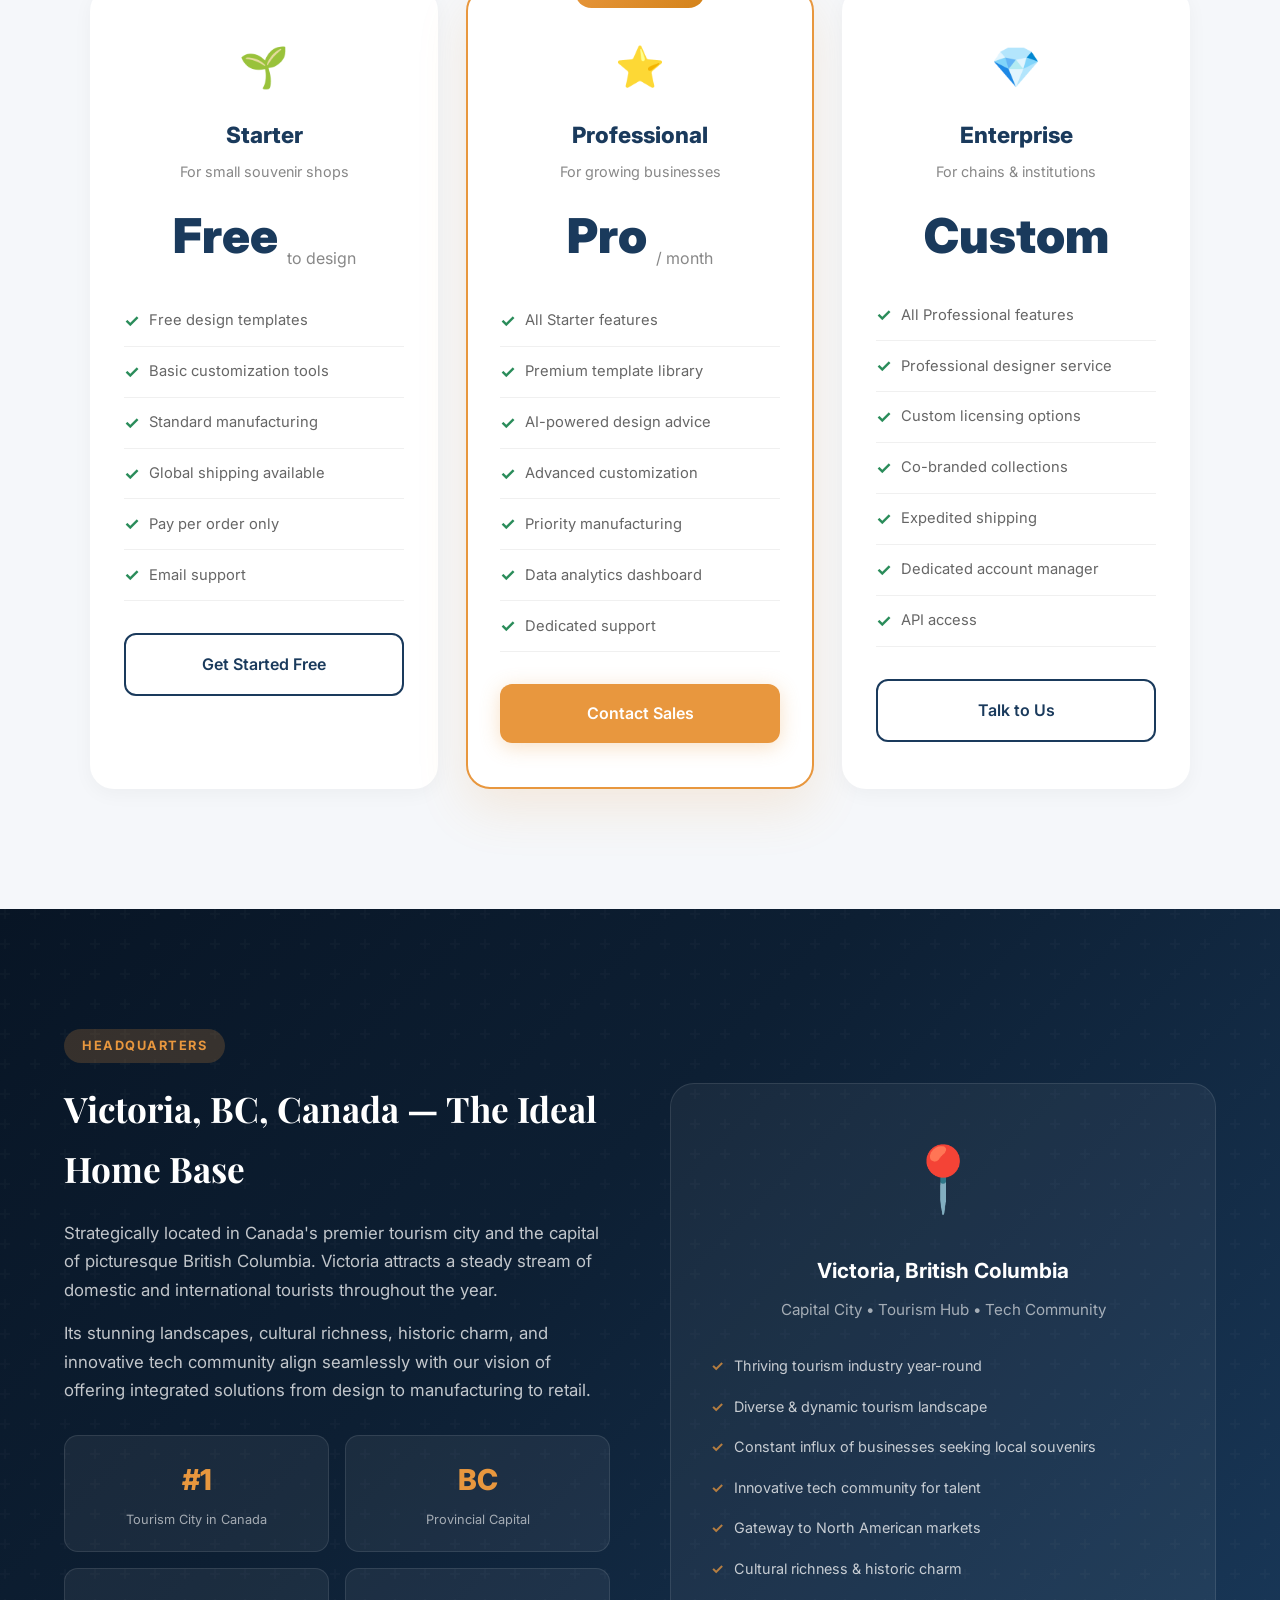
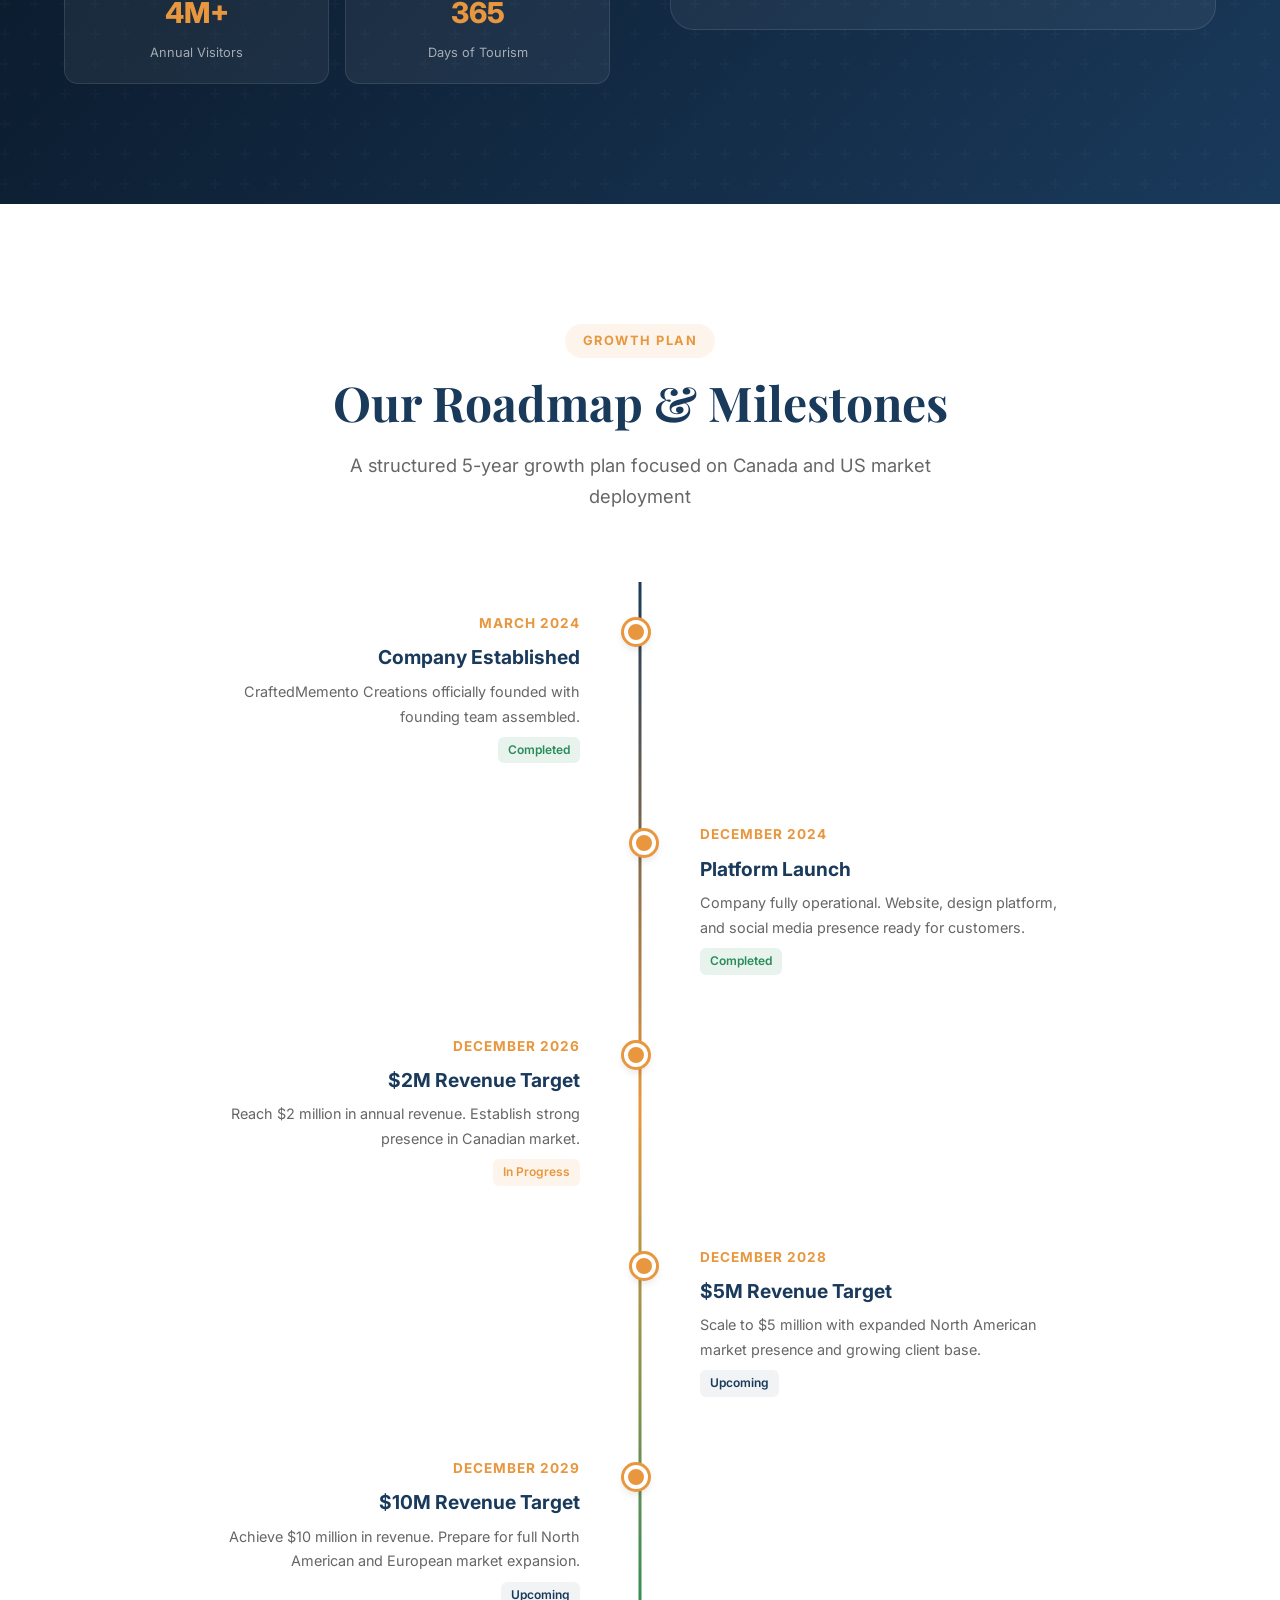
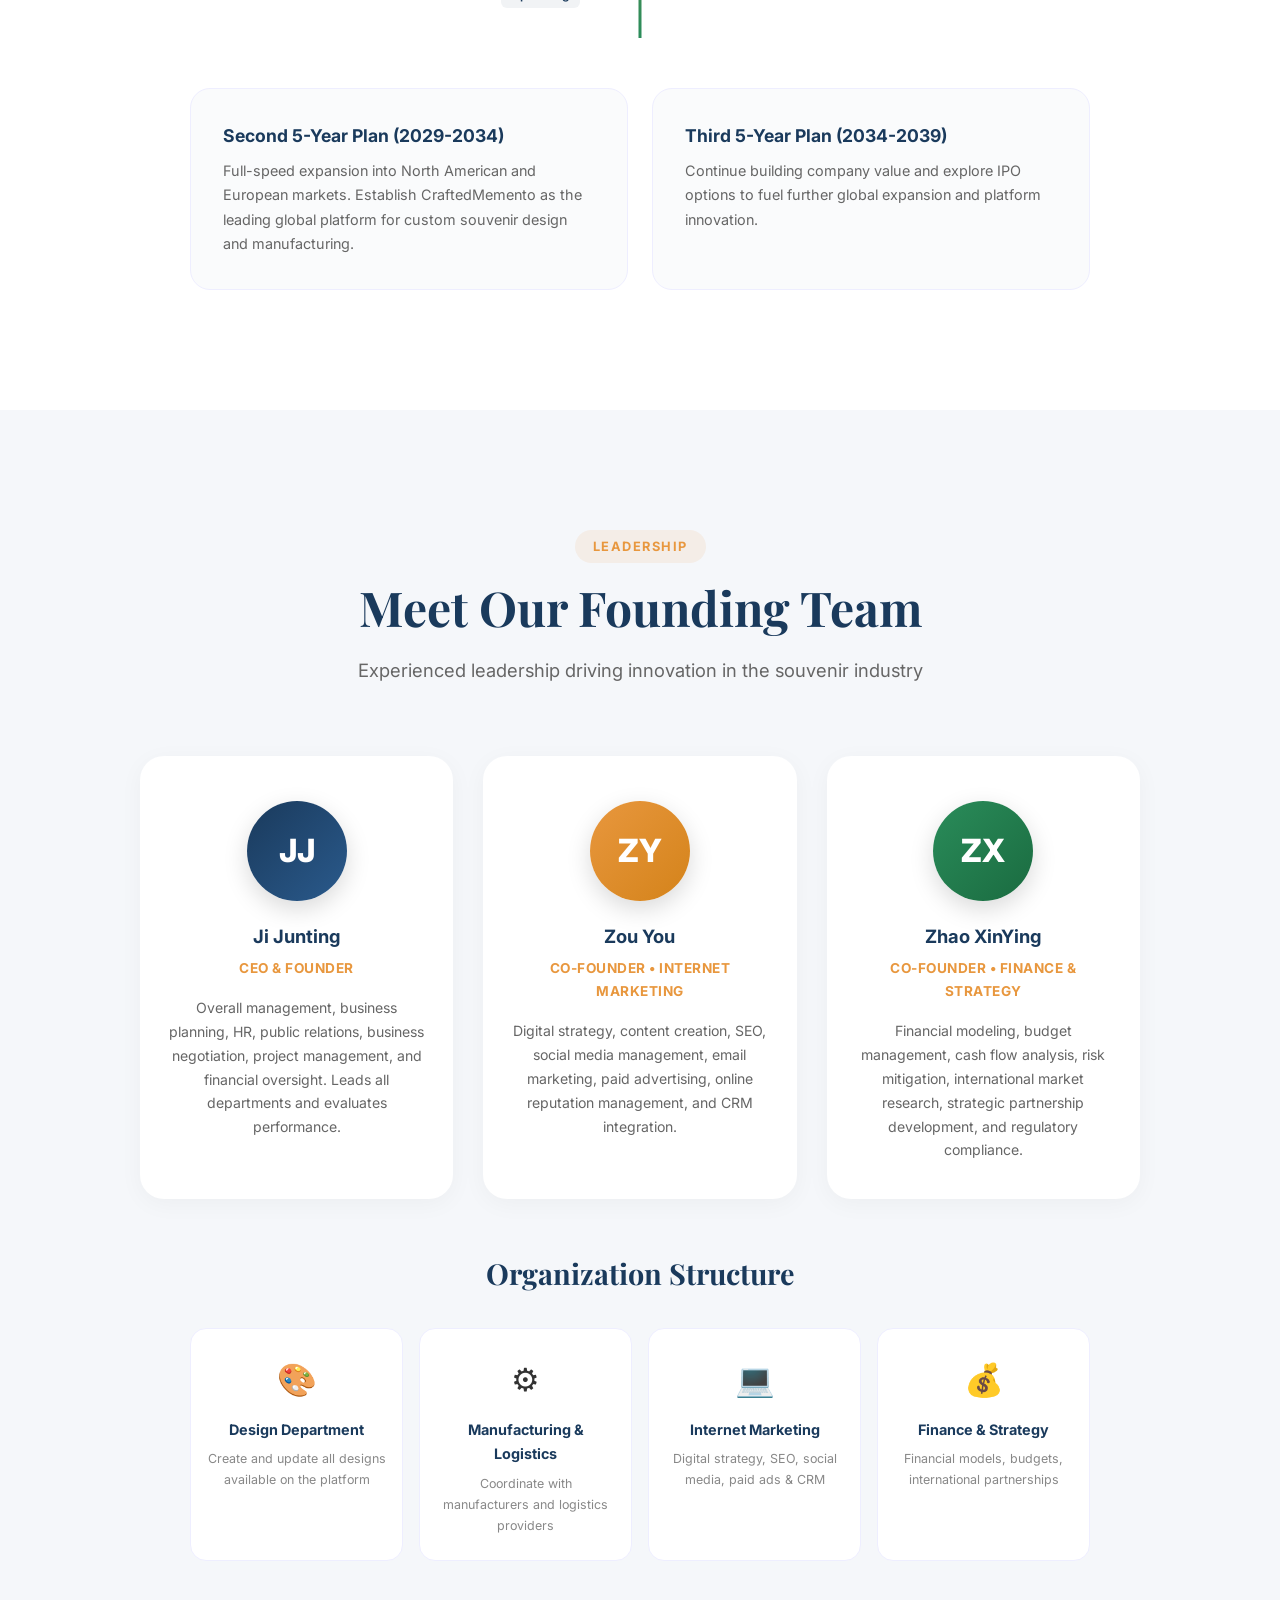
==== commit 16773c8c: "Fix: only navbar/footer logo shows Morethanca.com, hero title restored" ====
--- a/index.html
+++ b/index.html
@@ -531,7 +531,7 @@
     </div>
     <div class="hero-content">
         <div class="hero-badge animate">Victoria, BC, Canada</div>
-        <h1 class="animate animate-delay-1"><span>Morethanca</span>.com</h1>
+        <h1 class="animate animate-delay-1">Crafted<span>Memento</span><br>Creations</h1>
         <p class="tagline animate animate-delay-2">The "Canva" of Custom Souvenir Design & Manufacturing</p>
         <p class="desc animate animate-delay-3">A pioneering online centralized platform empowering tourism businesses to design, manufacture, and ship unique personalized souvenirs worldwide &mdash; all in one seamless experience.</p>
         <div class="hero-buttons animate animate-delay-4">
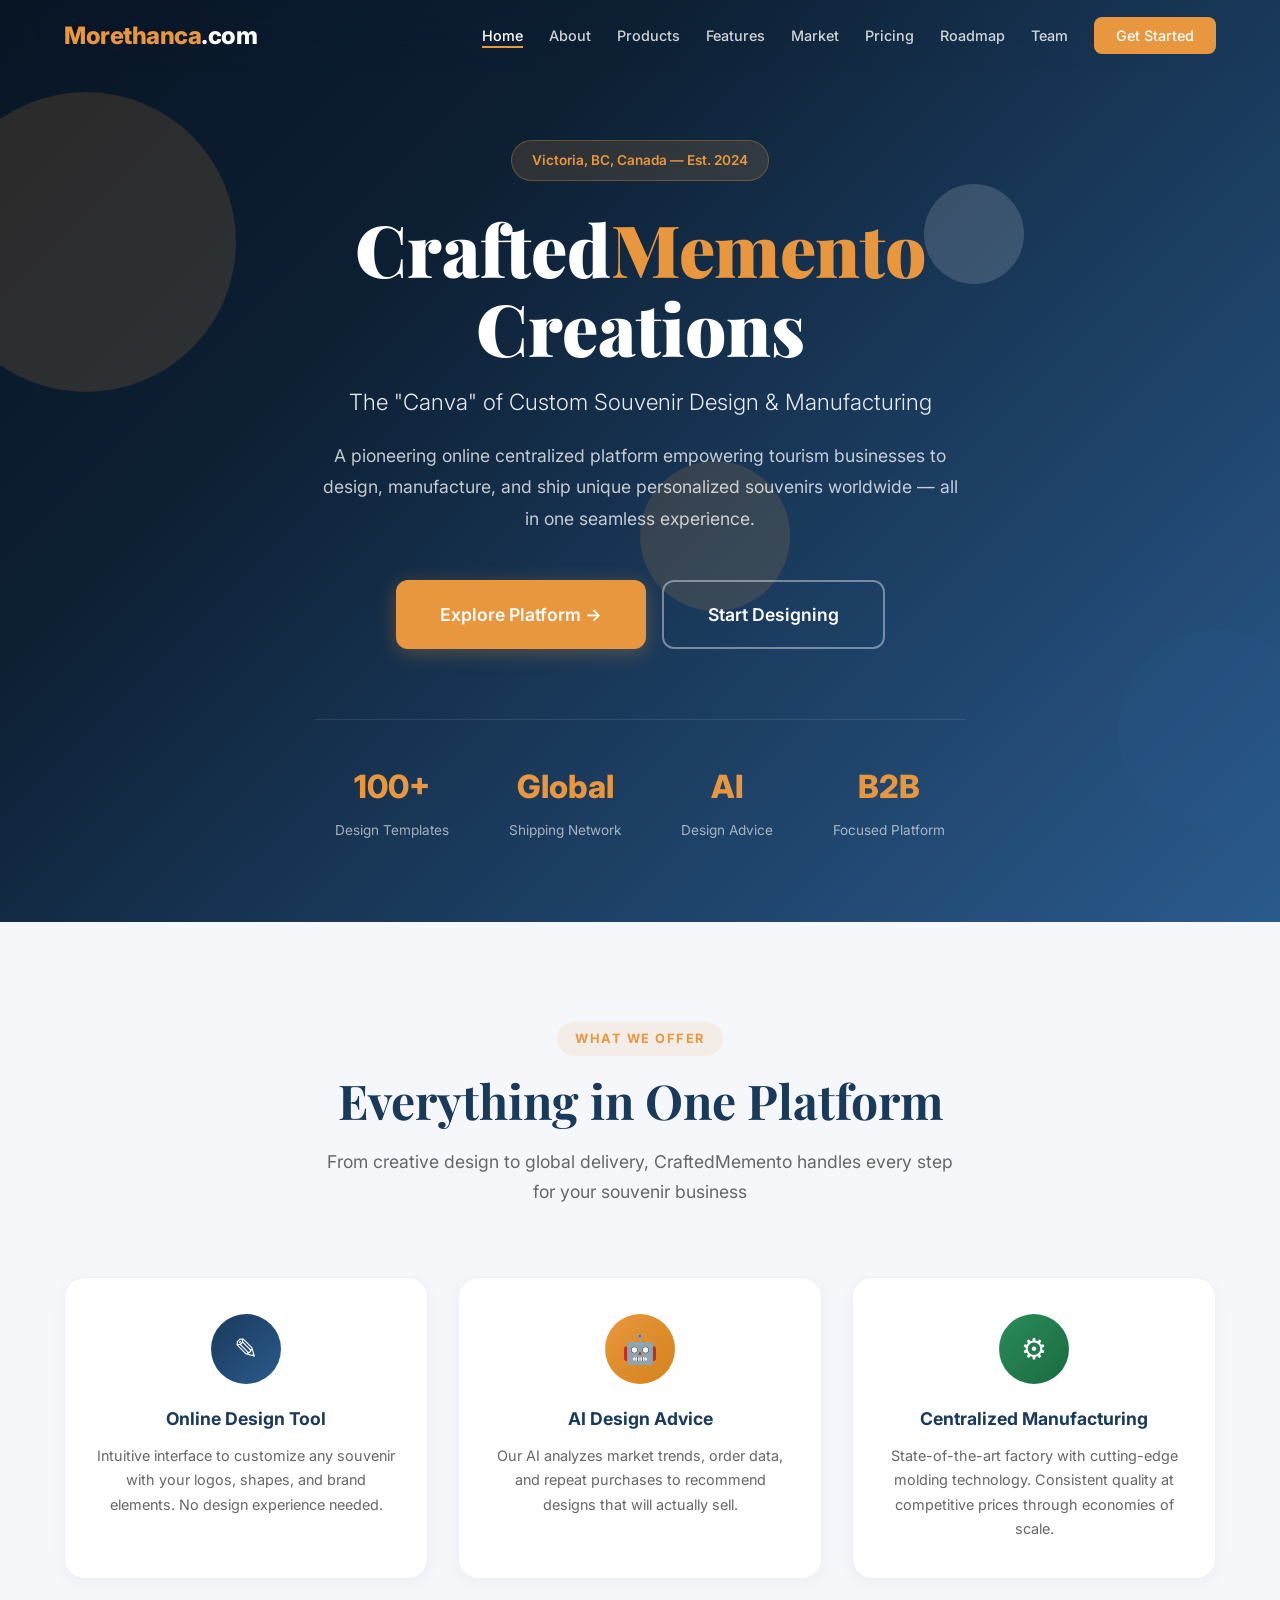
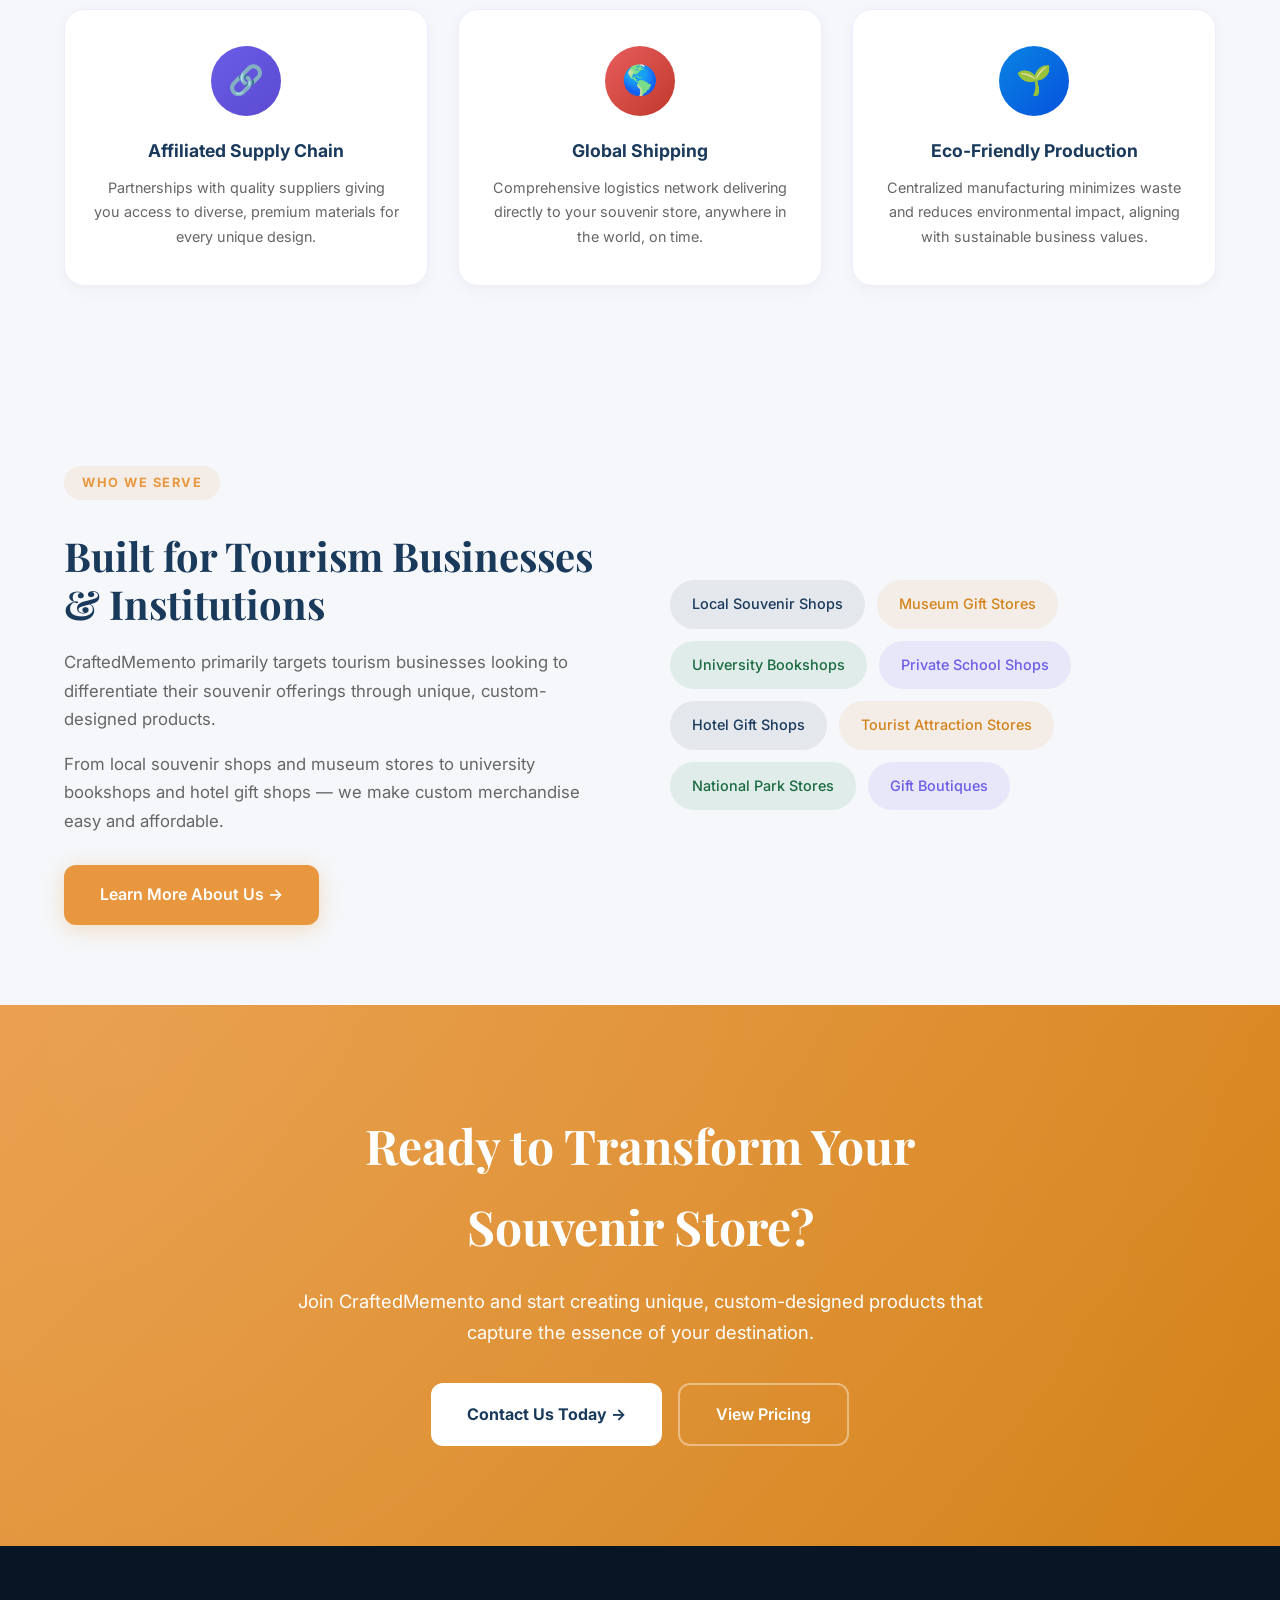
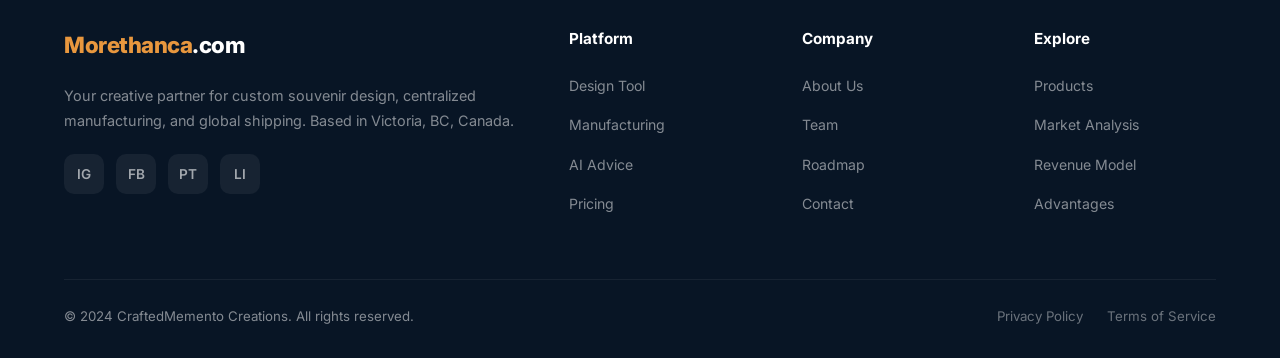
==== commit 634d2eef: "Add all sub-pages and updated shared CSS Co-Authored-By: Claude Sonnet 4.6 <noreply@anthropic.com>" ====
--- a/index.html
+++ b/index.html
@@ -3,1284 +3,192 @@
 <head>
     <meta charset="UTF-8">
     <meta name="viewport" content="width=device-width, initial-scale=1.0">
-    <title>CraftedMemento Creations - Custom Souvenir Design & Manufacturing Platform</title>
+    <title>Home - CraftedMemento Creations | Morethanca.com</title>
     <link rel="preconnect" href="https://fonts.googleapis.com">
     <link href="https://fonts.googleapis.com/css2?family=Inter:wght@300;400;500;600;700;800;900&family=Playfair+Display:wght@700;800;900&display=swap" rel="stylesheet">
-    <style>
-        * { margin: 0; padding: 0; box-sizing: border-box; }
-        :root {
-            --primary: #1a3a5c;
-            --primary-light: #2a5a8c;
-            --accent: #e8973e;
-            --accent-dark: #d4831a;
-            --light: #f5f7fa;
-            --lighter: #fafbfc;
-            --dark: #0d1f33;
-            --darker: #081525;
-            --text: #333;
-            --text-light: #666;
-            --text-muted: #888;
-            --white: #ffffff;
-            --green: #2a8c5a;
-            --green-dark: #1a6b40;
-            --red: #e85d5d;
-            --purple: #6c5ce7;
-        }
-        html { scroll-behavior: smooth; }
-        body { font-family: 'Inter', 'Segoe UI', sans-serif; color: var(--text); line-height: 1.7; overflow-x: hidden; }
-
-        /* ========== ANIMATIONS ========== */
-        @keyframes fadeInUp { from { opacity: 0; transform: translateY(40px); } to { opacity: 1; transform: translateY(0); } }
-        @keyframes fadeInLeft { from { opacity: 0; transform: translateX(-40px); } to { opacity: 1; transform: translateX(0); } }
-        @keyframes fadeInRight { from { opacity: 0; transform: translateX(40px); } to { opacity: 1; transform: translateX(0); } }
-        @keyframes float { 0%,100% { transform: translateY(0px); } 50% { transform: translateY(-20px); } }
-        @keyframes pulse { 0%,100% { transform: scale(1); } 50% { transform: scale(1.05); } }
-        @keyframes slideIn { from { opacity: 0; transform: translateY(60px); } to { opacity: 1; transform: translateY(0); } }
-        @keyframes rotateIn { from { opacity: 0; transform: rotate(-10deg) scale(0.9); } to { opacity: 1; transform: rotate(0) scale(1); } }
-        @keyframes countUp { from { opacity: 0; transform: translateY(20px); } to { opacity: 1; transform: translateY(0); } }
-        @keyframes gradientShift { 0% { background-position: 0% 50%; } 50% { background-position: 100% 50%; } 100% { background-position: 0% 50%; } }
-        @keyframes particle1 { 0%,100% { transform: translate(0,0) rotate(0deg); opacity:0.3; } 25% { transform: translate(100px,-50px) rotate(90deg); opacity:0.6; } 50% { transform: translate(50px,-100px) rotate(180deg); opacity:0.3; } 75% { transform: translate(-50px,-50px) rotate(270deg); opacity:0.5; } }
-        @keyframes particle2 { 0%,100% { transform: translate(0,0) rotate(0deg); opacity:0.2; } 33% { transform: translate(-80px,60px) rotate(120deg); opacity:0.5; } 66% { transform: translate(60px,30px) rotate(240deg); opacity:0.3; } }
-        .animate { opacity: 0; transform: translateY(40px); transition: all 0.8s cubic-bezier(0.4, 0, 0.2, 1); }
-        .animate.visible { opacity: 1; transform: translateY(0); }
-        .animate-delay-1 { transition-delay: 0.1s; }
-        .animate-delay-2 { transition-delay: 0.2s; }
-        .animate-delay-3 { transition-delay: 0.3s; }
-        .animate-delay-4 { transition-delay: 0.4s; }
-        .animate-delay-5 { transition-delay: 0.5s; }
-
-        /* ========== NAVIGATION ========== */
-        nav {
-            position: fixed; top: 0; width: 100%; z-index: 1000; padding: 0 5%;
-            display: flex; justify-content: space-between; align-items: center; height: 72px;
-            background: transparent; transition: all 0.4s;
-        }
-        nav.scrolled { background: rgba(13, 31, 51, 0.95); backdrop-filter: blur(20px); box-shadow: 0 4px 30px rgba(0,0,0,0.15); }
-        .logo { color: var(--white); font-size: 1.5rem; font-weight: 800; text-decoration: none; letter-spacing: -0.5px; }
-        .logo span { color: var(--accent); }
-        .nav-links { display: flex; list-style: none; gap: 32px; align-items: center; }
-        .nav-links a { color: rgba(255,255,255,0.85); text-decoration: none; font-size: 0.9rem; font-weight: 500; transition: all 0.3s; position: relative; }
-        .nav-links a:hover { color: var(--white); }
-        .nav-links a::after { content: ''; position: absolute; bottom: -4px; left: 0; width: 0; height: 2px; background: var(--accent); transition: width 0.3s; }
-        .nav-links a:hover::after { width: 100%; }
-        .nav-cta { background: var(--accent); color: var(--white) !important; padding: 10px 24px; border-radius: 8px; font-weight: 600; }
-        .nav-cta::after { display: none !important; }
-        .nav-cta:hover { background: var(--accent-dark); transform: translateY(-1px); }
-        .menu-toggle { display: none; cursor: pointer; flex-direction: column; gap: 5px; background: none; border: none; padding: 5px; }
-        .menu-toggle span { width: 24px; height: 2.5px; background: var(--white); transition: 0.3s; border-radius: 2px; display: block; }
-
-        /* ========== HERO ========== */
-        .hero {
-            min-height: 100vh; display: flex; align-items: center; justify-content: center;
-            background: linear-gradient(135deg, var(--darker) 0%, var(--dark) 30%, var(--primary) 60%, var(--primary-light) 100%);
-            color: var(--white); text-align: center; padding: 120px 5% 80px;
-            position: relative; overflow: hidden;
-        }
-        .hero-particles { position: absolute; inset: 0; overflow: hidden; }
-        .hero-particles .p {
-            position: absolute; border-radius: 50%; opacity: 0.15;
-        }
-        .hero-particles .p:nth-child(1) { width: 300px; height: 300px; background: var(--accent); top: 10%; left: -5%; animation: particle1 20s infinite; }
-        .hero-particles .p:nth-child(2) { width: 200px; height: 200px; background: var(--primary-light); bottom: 10%; right: -3%; animation: particle2 15s infinite; }
-        .hero-particles .p:nth-child(3) { width: 150px; height: 150px; background: var(--accent); top: 50%; left: 50%; animation: particle1 25s infinite reverse; }
-        .hero-particles .p:nth-child(4) { width: 100px; height: 100px; background: #fff; top: 20%; right: 20%; animation: particle2 18s infinite; }
-        .hero-content { position: relative; max-width: 900px; z-index: 1; }
-        .hero-badge { display: inline-block; background: rgba(232,151,62,0.15); border: 1px solid rgba(232,151,62,0.3); color: var(--accent); padding: 8px 20px; border-radius: 50px; font-size: 0.85rem; font-weight: 600; margin-bottom: 30px; letter-spacing: 0.5px; }
-        .hero h1 { font-family: 'Playfair Display', serif; font-size: 4.5rem; margin-bottom: 10px; font-weight: 900; line-height: 1.1; letter-spacing: -1px; }
-        .hero h1 span { color: var(--accent); }
-        .hero .tagline { font-size: 1.5rem; font-weight: 300; opacity: 0.9; margin-bottom: 20px; }
-        .hero .desc { font-size: 1.1rem; opacity: 0.7; margin-bottom: 45px; max-width: 650px; margin-left: auto; margin-right: auto; line-height: 1.8; }
-        .hero-buttons { display: flex; gap: 16px; justify-content: center; flex-wrap: wrap; }
-        .btn { display: inline-flex; align-items: center; gap: 8px; padding: 16px 36px; border-radius: 12px; font-size: 1rem; font-weight: 600; text-decoration: none; transition: all 0.3s; cursor: pointer; border: none; font-family: inherit; }
-        .btn-primary { background: var(--accent); color: var(--white); box-shadow: 0 4px 20px rgba(232,151,62,0.3); }
-        .btn-primary:hover { background: var(--accent-dark); transform: translateY(-3px); box-shadow: 0 8px 30px rgba(232,151,62,0.4); }
-        .btn-outline-light { border: 2px solid rgba(255,255,255,0.4); color: var(--white); background: transparent; }
-        .btn-outline-light:hover { background: rgba(255,255,255,0.1); border-color: var(--white); }
-        .hero-stats { display: flex; justify-content: center; gap: 60px; margin-top: 70px; padding-top: 40px; border-top: 1px solid rgba(255,255,255,0.1); }
-        .hero-stat { text-align: center; }
-        .hero-stat .num { font-size: 2rem; font-weight: 800; color: var(--accent); }
-        .hero-stat .lbl { font-size: 0.85rem; opacity: 0.6; margin-top: 4px; }
-
-        /* ========== SECTIONS COMMON ========== */
-        section { padding: 120px 5%; }
-        .container { max-width: 1200px; margin: 0 auto; }
-        .section-header { text-align: center; margin-bottom: 70px; }
-        .section-label { display: inline-block; background: rgba(232,151,62,0.1); color: var(--accent); padding: 6px 18px; border-radius: 50px; font-size: 0.8rem; font-weight: 700; letter-spacing: 1.5px; text-transform: uppercase; margin-bottom: 16px; }
-        .section-header h2 { font-family: 'Playfair Display', serif; font-size: 3rem; color: var(--primary); margin-bottom: 18px; line-height: 1.2; }
-        .section-header p { color: var(--text-light); font-size: 1.15rem; max-width: 650px; margin: 0 auto; }
-
-        /* ========== ABOUT / OVERVIEW ========== */
-        .about { background: var(--white); }
-        .about-grid { display: grid; grid-template-columns: 1fr 1fr; gap: 80px; align-items: center; }
-        .about-content { }
-        .about-content .label { display: inline-block; background: rgba(232,151,62,0.1); color: var(--accent); padding: 6px 18px; border-radius: 50px; font-size: 0.8rem; font-weight: 700; letter-spacing: 1.5px; text-transform: uppercase; margin-bottom: 20px; }
-        .about-content h2 { font-family: 'Playfair Display', serif; font-size: 2.8rem; color: var(--primary); margin-bottom: 24px; line-height: 1.2; }
-        .about-content p { color: var(--text-light); margin-bottom: 18px; font-size: 1.05rem; }
-        .about-content .highlight { background: linear-gradient(135deg, var(--primary), var(--primary-light)); color: var(--white); padding: 24px 28px; border-radius: 16px; margin: 25px 0; font-weight: 500; font-size: 1.05rem; line-height: 1.7; }
-        .about-visual { position: relative; }
-        .about-card-stack { position: relative; min-height: 500px; }
-        .about-float-card {
-            position: absolute; background: var(--white); border-radius: 16px; padding: 28px;
-            box-shadow: 0 15px 40px rgba(0,0,0,0.08); border: 1px solid #eef;
-        }
-        .about-float-card.card-1 { top: 0; left: 0; right: 30px; z-index: 3; animation: float 6s ease-in-out infinite; }
-        .about-float-card.card-2 { top: 160px; left: 30px; right: 0; z-index: 2; animation: float 6s ease-in-out infinite 1s; }
-        .about-float-card.card-3 { top: 320px; left: 15px; right: 15px; z-index: 1; animation: float 6s ease-in-out infinite 2s; }
-        .about-float-card .card-icon { width: 50px; height: 50px; border-radius: 12px; display: flex; align-items: center; justify-content: center; font-size: 1.5rem; margin-bottom: 15px; color: var(--white); }
-        .about-float-card .card-icon.blue { background: linear-gradient(135deg, var(--primary), var(--primary-light)); }
-        .about-float-card .card-icon.orange { background: linear-gradient(135deg, var(--accent), var(--accent-dark)); }
-        .about-float-card .card-icon.green { background: linear-gradient(135deg, var(--green), var(--green-dark)); }
-        .about-float-card h4 { color: var(--primary); font-size: 1.1rem; margin-bottom: 6px; }
-        .about-float-card p { color: var(--text-light); font-size: 0.9rem; line-height: 1.6; }
-
-        /* ========== PRODUCT SHOWCASE ========== */
-        .products { background: var(--light); }
-        .products-grid { display: grid; grid-template-columns: repeat(6, 1fr); gap: 20px; }
-        .product-item {
-            background: var(--white); border-radius: 16px; padding: 30px 20px; text-align: center;
-            transition: all 0.4s; box-shadow: 0 4px 15px rgba(0,0,0,0.04); border: 1px solid #eef;
-            cursor: default;
-        }
-        .product-item:hover { transform: translateY(-8px); box-shadow: 0 20px 40px rgba(0,0,0,0.1); border-color: var(--accent); }
-        .product-emoji { font-size: 3rem; margin-bottom: 15px; display: block; }
-        .product-item h4 { color: var(--primary); font-size: 0.95rem; margin-bottom: 4px; }
-        .product-item p { color: var(--text-muted); font-size: 0.8rem; }
-
-        /* ========== FEATURES ========== */
-        .features { background: var(--white); }
-        .features-grid { display: grid; grid-template-columns: repeat(2, 1fr); gap: 30px; }
-        .feature-card {
-            display: flex; gap: 24px; background: var(--lighter); padding: 36px; border-radius: 20px;
-            transition: all 0.4s; border: 1px solid transparent;
-        }
-        .feature-card:hover { background: var(--white); border-color: rgba(232,151,62,0.2); box-shadow: 0 20px 50px rgba(0,0,0,0.06); transform: translateY(-4px); }
-        .feature-num {
-            flex-shrink: 0; width: 52px; height: 52px; border-radius: 14px; display: flex;
-            align-items: center; justify-content: center; font-size: 1.2rem; font-weight: 800;
-            background: linear-gradient(135deg, var(--primary), var(--primary-light)); color: var(--white);
-        }
-        .feature-card h3 { color: var(--primary); font-size: 1.2rem; margin-bottom: 8px; }
-        .feature-card p { color: var(--text-light); font-size: 0.95rem; }
-
-        /* ========== COMPETITIVE ADVANTAGES ========== */
-        .advantages { background: linear-gradient(135deg, var(--dark) 0%, var(--primary) 100%); color: var(--white); }
-        .advantages .section-header h2 { color: var(--white); }
-        .advantages .section-header p { color: rgba(255,255,255,0.6); }
-        .advantages .section-label { background: rgba(232,151,62,0.2); }
-        .adv-grid { display: grid; grid-template-columns: repeat(3, 1fr); gap: 24px; }
-        .adv-card {
-            background: rgba(255,255,255,0.05); border: 1px solid rgba(255,255,255,0.1);
-            border-radius: 20px; padding: 36px 28px; transition: all 0.4s; position: relative; overflow: hidden;
-        }
-        .adv-card::before {
-            content: ''; position: absolute; top: 0; left: 0; right: 0; height: 3px;
-            background: linear-gradient(to right, var(--accent), transparent); opacity: 0; transition: opacity 0.4s;
-        }
-        .adv-card:hover { background: rgba(255,255,255,0.08); transform: translateY(-5px); }
-        .adv-card:hover::before { opacity: 1; }
-        .adv-num { font-size: 3rem; font-weight: 900; color: rgba(232,151,62,0.2); margin-bottom: 15px; line-height: 1; }
-        .adv-card h3 { font-size: 1.15rem; margin-bottom: 12px; color: var(--white); }
-        .adv-card p { color: rgba(255,255,255,0.6); font-size: 0.92rem; }
-
-        /* ========== BENEFITS ========== */
-        .benefits { background: var(--light); }
-        .benefits-main { display: grid; grid-template-columns: 1fr 1fr; gap: 60px; align-items: center; }
-        .benefits-list { display: flex; flex-direction: column; gap: 20px; }
-        .benefit-row {
-            display: flex; gap: 20px; padding: 24px; background: var(--white);
-            border-radius: 16px; box-shadow: 0 4px 15px rgba(0,0,0,0.04);
-            transition: all 0.3s; border: 1px solid transparent;
-        }
-        .benefit-row:hover { border-color: var(--accent); box-shadow: 0 8px 30px rgba(0,0,0,0.08); transform: translateX(6px); }
-        .benefit-icon {
-            flex-shrink: 0; width: 52px; height: 52px; border-radius: 14px;
-            display: flex; align-items: center; justify-content: center; font-size: 1.3rem; color: var(--white);
-        }
-        .benefit-icon.b1 { background: linear-gradient(135deg, #e85d5d, #c0392b); }
-        .benefit-icon.b2 { background: linear-gradient(135deg, var(--accent), var(--accent-dark)); }
-        .benefit-icon.b3 { background: linear-gradient(135deg, var(--primary), var(--primary-light)); }
-        .benefit-icon.b4 { background: linear-gradient(135deg, var(--green), var(--green-dark)); }
-        .benefit-row h4 { color: var(--primary); font-size: 1.05rem; margin-bottom: 4px; }
-        .benefit-row p { color: var(--text-light); font-size: 0.9rem; }
-        .benefits-visual {
-            background: linear-gradient(135deg, var(--primary), var(--primary-light));
-            border-radius: 24px; padding: 50px 40px; color: var(--white); position: relative; overflow: hidden;
-        }
-        .benefits-visual::before {
-            content: ''; position: absolute; top: -60px; right: -60px; width: 200px; height: 200px;
-            border-radius: 50%; background: rgba(232,151,62,0.2);
-        }
-        .benefits-visual::after {
-            content: ''; position: absolute; bottom: -40px; left: -40px; width: 150px; height: 150px;
-            border-radius: 50%; background: rgba(255,255,255,0.05);
-        }
-        .benefits-visual h3 { font-family: 'Playfair Display', serif; font-size: 2rem; margin-bottom: 20px; position: relative; z-index: 1; }
-        .benefits-visual p { opacity: 0.85; position: relative; z-index: 1; margin-bottom: 12px; font-size: 1.05rem; }
-        .benefits-visual .quote { font-style: italic; opacity: 0.7; border-left: 3px solid var(--accent); padding-left: 18px; margin-top: 30px; position: relative; z-index: 1; }
-
-        /* ========== HOW IT WORKS ========== */
-        .how-it-works { background: var(--white); }
-        .steps-container { position: relative; max-width: 1000px; margin: 0 auto; }
-        .steps-line { position: absolute; top: 40px; left: 60px; right: 60px; height: 3px; background: linear-gradient(to right, var(--primary), var(--accent), var(--green)); z-index: 0; }
-        .steps-grid { display: grid; grid-template-columns: repeat(4, 1fr); gap: 30px; position: relative; z-index: 1; }
-        .step-card { text-align: center; }
-        .step-num {
-            width: 80px; height: 80px; border-radius: 50%; margin: 0 auto 24px;
-            display: flex; align-items: center; justify-content: center;
-            font-size: 1.5rem; font-weight: 800; color: var(--white);
-            background: linear-gradient(135deg, var(--primary), var(--primary-light));
-            box-shadow: 0 8px 25px rgba(26,58,92,0.3); position: relative;
-        }
-        .step-card:nth-child(2) .step-num { background: linear-gradient(135deg, var(--accent), var(--accent-dark)); box-shadow: 0 8px 25px rgba(232,151,62,0.3); }
-        .step-card:nth-child(3) .step-num { background: linear-gradient(135deg, var(--green), var(--green-dark)); box-shadow: 0 8px 25px rgba(42,140,90,0.3); }
-        .step-card:nth-child(4) .step-num { background: linear-gradient(135deg, var(--purple), #5a4bd1); box-shadow: 0 8px 25px rgba(108,92,231,0.3); }
-        .step-card h3 { color: var(--primary); margin-bottom: 10px; font-size: 1.15rem; }
-        .step-card p { color: var(--text-light); font-size: 0.9rem; padding: 0 10px; }
-
-        /* ========== MARKET ANALYSIS ========== */
-        .market { background: var(--lighter); }
-        .market-grid { display: grid; grid-template-columns: 1fr 1fr; gap: 30px; margin-bottom: 50px; }
-        .market-card {
-            background: var(--white); border-radius: 20px; padding: 36px; border: 1px solid #eef;
-            box-shadow: 0 4px 15px rgba(0,0,0,0.04); transition: all 0.3s;
-        }
-        .market-card:hover { box-shadow: 0 12px 35px rgba(0,0,0,0.08); }
-        .market-card .tag { display: inline-block; padding: 4px 14px; border-radius: 6px; font-size: 0.75rem; font-weight: 700; margin-bottom: 16px; text-transform: uppercase; letter-spacing: 1px; }
-        .tag-blue { background: rgba(26,58,92,0.08); color: var(--primary); }
-        .tag-orange { background: rgba(232,151,62,0.1); color: var(--accent); }
-        .tag-green { background: rgba(42,140,90,0.1); color: var(--green); }
-        .tag-purple { background: rgba(108,92,231,0.1); color: var(--purple); }
-        .market-card h3 { color: var(--primary); font-size: 1.2rem; margin-bottom: 12px; }
-        .market-card p { color: var(--text-light); font-size: 0.95rem; }
-        .market-card ul { list-style: none; margin-top: 12px; }
-        .market-card ul li { padding: 6px 0; color: var(--text-light); font-size: 0.9rem; display: flex; align-items: flex-start; gap: 10px; }
-        .market-card ul li::before { content: '\2022'; color: var(--accent); font-weight: 700; font-size: 1.2rem; line-height: 1.4; }
-        .target-market {
-            background: linear-gradient(135deg, var(--primary), var(--primary-light));
-            border-radius: 24px; padding: 50px; color: var(--white);
-        }
-        .target-market h3 { font-family: 'Playfair Display', serif; font-size: 1.8rem; margin-bottom: 20px; }
-        .target-chips { display: flex; flex-wrap: wrap; gap: 12px; }
-        .chip {
-            background: rgba(255,255,255,0.12); border: 1px solid rgba(255,255,255,0.2);
-            padding: 10px 22px; border-radius: 50px; font-size: 0.9rem; color: var(--white);
-            transition: all 0.3s;
-        }
-        .chip:hover { background: rgba(255,255,255,0.2); transform: translateY(-2px); }
-
-        /* ========== REVENUE MODEL ========== */
-        .revenue { background: var(--white); }
-        .revenue-grid { display: grid; grid-template-columns: repeat(3, 1fr); gap: 24px; }
-        .revenue-card {
-            background: var(--lighter); border-radius: 20px; padding: 32px 28px;
-            border: 1px solid #eef; transition: all 0.4s; position: relative; overflow: hidden;
-        }
-        .revenue-card::before {
-            content: ''; position: absolute; top: 0; left: 0; width: 4px; height: 100%;
-            background: var(--accent); opacity: 0; transition: opacity 0.3s;
-        }
-        .revenue-card:hover { border-color: rgba(232,151,62,0.3); box-shadow: 0 12px 35px rgba(0,0,0,0.06); }
-        .revenue-card:hover::before { opacity: 1; }
-        .revenue-card .rev-icon { font-size: 2rem; margin-bottom: 15px; display: block; }
-        .revenue-card h3 { color: var(--primary); font-size: 1.1rem; margin-bottom: 10px; }
-        .revenue-card p { color: var(--text-light); font-size: 0.9rem; }
-        .revenue-card .rev-tag { display: inline-block; margin-top: 12px; padding: 4px 12px; border-radius: 6px; font-size: 0.75rem; font-weight: 600; }
-        .rev-tag-main { background: rgba(232,151,62,0.1); color: var(--accent); }
-        .rev-tag-sub { background: rgba(26,58,92,0.06); color: var(--primary); }
-
-        /* ========== PRICING ========== */
-        .pricing { background: var(--light); }
-        .pricing-grid { display: grid; grid-template-columns: repeat(3, 1fr); gap: 28px; max-width: 1100px; margin: 0 auto; }
-        .pricing-card {
-            background: var(--white); border-radius: 24px; padding: 44px 32px; text-align: center;
-            box-shadow: 0 5px 20px rgba(0,0,0,0.04); transition: all 0.4s;
-            border: 2px solid transparent; position: relative;
-        }
-        .pricing-card.featured { border-color: var(--accent); box-shadow: 0 20px 50px rgba(232,151,62,0.15); }
-        .pricing-card:hover { transform: translateY(-8px); box-shadow: 0 25px 50px rgba(0,0,0,0.1); }
-        .pricing-badge { position: absolute; top: -14px; left: 50%; transform: translateX(-50%); background: linear-gradient(135deg, var(--accent), var(--accent-dark)); color: var(--white); padding: 6px 24px; border-radius: 50px; font-size: 0.8rem; font-weight: 700; }
-        .pricing-card .plan-icon { font-size: 2.5rem; margin-bottom: 15px; display: block; }
-        .pricing-card .plan-name { font-size: 1.4rem; color: var(--primary); font-weight: 800; margin-bottom: 6px; }
-        .pricing-card .plan-desc { color: var(--text-muted); font-size: 0.9rem; margin-bottom: 28px; }
-        .pricing-card .plan-price { font-size: 3rem; font-weight: 900; color: var(--primary); margin-bottom: 30px; line-height: 1; }
-        .pricing-card .plan-price sub { font-size: 1rem; font-weight: 400; color: var(--text-muted); }
-        .pricing-card ul { list-style: none; text-align: left; margin-bottom: 32px; }
-        .pricing-card ul li { padding: 10px 0; color: var(--text-light); font-size: 0.92rem; border-bottom: 1px solid #f0f0f0; display: flex; align-items: center; gap: 10px; }
-        .check { color: var(--green); font-weight: 700; font-size: 1.1rem; }
-        .btn-pricing { width: 100%; justify-content: center; }
-
-        /* ========== LOCATION ========== */
-        .location { background: linear-gradient(135deg, var(--darker) 0%, var(--dark) 40%, var(--primary) 100%); color: var(--white); position: relative; overflow: hidden; }
-        .location::before {
-            content: ''; position: absolute; inset: 0;
-            background: url("data:image/svg+xml,%3Csvg width='60' height='60' viewBox='0 0 60 60' xmlns='http://www.w3.org/2000/svg'%3E%3Cg fill='none' fill-rule='evenodd'%3E%3Cg fill='%23ffffff' fill-opacity='0.02'%3E%3Cpath d='M36 34v-4h-2v4h-4v2h4v4h2v-4h4v-2h-4zm0-30V0h-2v4h-4v2h4v4h2V6h4V4h-4zM6 34v-4H4v4H0v2h4v4h2v-4h4v-2H6zM6 4V0H4v4H0v2h4v4h2V6h4V4H6z'/%3E%3C/g%3E%3C/g%3E%3C/svg%3E");
-        }
-        .location .section-header h2 { color: var(--white); }
-        .location .section-header p { color: rgba(255,255,255,0.6); }
-        .location .section-label { background: rgba(232,151,62,0.2); }
-        .location-grid { display: grid; grid-template-columns: 1fr 1fr; gap: 60px; align-items: center; position: relative; z-index: 1; }
-        .location-text h3 { font-family: 'Playfair Display', serif; font-size: 2.2rem; margin-bottom: 20px; }
-        .location-text p { opacity: 0.75; margin-bottom: 15px; font-size: 1.05rem; }
-        .location-features { display: grid; grid-template-columns: 1fr 1fr; gap: 16px; margin-top: 30px; }
-        .loc-feat { background: rgba(255,255,255,0.06); border: 1px solid rgba(255,255,255,0.1); padding: 20px; border-radius: 14px; text-align: center; }
-        .loc-feat .val { font-size: 1.8rem; font-weight: 800; color: var(--accent); }
-        .loc-feat .lbl { font-size: 0.8rem; opacity: 0.6; margin-top: 4px; }
-        .location-map {
-            background: rgba(255,255,255,0.05); border: 1px solid rgba(255,255,255,0.1);
-            border-radius: 24px; padding: 40px; text-align: center;
-        }
-        .map-pin { font-size: 4rem; margin-bottom: 20px; display: block; }
-        .location-map h4 { font-size: 1.3rem; margin-bottom: 8px; }
-        .location-map p { opacity: 0.6; font-size: 0.95rem; }
-        .location-map .advantages-list { text-align: left; margin-top: 24px; }
-        .location-map .advantages-list li { padding: 8px 0; font-size: 0.9rem; opacity: 0.75; display: flex; align-items: center; gap: 10px; list-style: none; }
-        .location-map .advantages-list li::before { content: '\2713'; color: var(--accent); font-weight: 700; }
-
-        /* ========== MILESTONES ========== */
-        .milestones { background: var(--white); }
-        .roadmap { max-width: 900px; margin: 0 auto; display: grid; grid-template-columns: 1fr 1fr; gap: 0; position: relative; }
-        .roadmap::before { content: ''; position: absolute; left: 50%; top: 0; bottom: 0; width: 3px; background: linear-gradient(to bottom, var(--primary), var(--accent), var(--green)); transform: translateX(-50%); }
-        .milestone {
-            padding: 30px; position: relative;
-        }
-        .milestone:nth-child(odd) { text-align: right; padding-right: 60px; }
-        .milestone:nth-child(even) { padding-left: 60px; grid-column: 2; }
-        .milestone::after {
-            content: ''; position: absolute; top: 38px; width: 16px; height: 16px;
-            border-radius: 50%; background: var(--accent); border: 4px solid var(--white);
-            box-shadow: 0 0 0 3px var(--accent), 0 4px 10px rgba(0,0,0,0.15);
-        }
-        .milestone:nth-child(odd)::after { right: -8px; }
-        .milestone:nth-child(even)::after { left: -8px; }
-        .milestone .m-date { color: var(--accent); font-weight: 700; font-size: 0.85rem; letter-spacing: 1px; text-transform: uppercase; }
-        .milestone h4 { color: var(--primary); font-size: 1.2rem; margin: 6px 0; }
-        .milestone p { color: var(--text-light); font-size: 0.9rem; }
-        .milestone .m-tag { display: inline-block; margin-top: 8px; padding: 3px 10px; border-radius: 6px; font-size: 0.75rem; font-weight: 600; }
-        .m-tag-done { background: rgba(42,140,90,0.1); color: var(--green); }
-        .m-tag-progress { background: rgba(232,151,62,0.1); color: var(--accent); }
-        .m-tag-upcoming { background: rgba(26,58,92,0.06); color: var(--primary); }
-        .long-term { max-width: 900px; margin: 50px auto 0; display: grid; grid-template-columns: 1fr 1fr; gap: 24px; }
-        .lt-card {
-            background: var(--lighter); border-radius: 20px; padding: 32px; border: 1px solid #eef;
-        }
-        .lt-card h4 { color: var(--primary); margin-bottom: 8px; font-size: 1.1rem; }
-        .lt-card p { color: var(--text-light); font-size: 0.9rem; }
-
-        /* ========== TEAM ========== */
-        .team { background: var(--light); }
-        .team-grid { display: grid; grid-template-columns: repeat(3, 1fr); gap: 30px; max-width: 1000px; margin: 0 auto 50px; }
-        .team-card {
-            background: var(--white); border-radius: 24px; padding: 44px 28px 36px;
-            text-align: center; box-shadow: 0 5px 25px rgba(0,0,0,0.04);
-            transition: all 0.4s; border: 1px solid transparent; position: relative;
-        }
-        .team-card:hover { transform: translateY(-8px); box-shadow: 0 20px 50px rgba(0,0,0,0.08); border-color: var(--accent); }
-        .team-avatar {
-            width: 100px; height: 100px; border-radius: 50%; margin: 0 auto 20px;
-            display: flex; align-items: center; justify-content: center;
-            font-size: 2rem; font-weight: 800; color: var(--white);
-            box-shadow: 0 8px 25px rgba(0,0,0,0.15);
-        }
-        .team-card:nth-child(1) .team-avatar { background: linear-gradient(135deg, var(--primary), var(--primary-light)); }
-        .team-card:nth-child(2) .team-avatar { background: linear-gradient(135deg, var(--accent), var(--accent-dark)); }
-        .team-card:nth-child(3) .team-avatar { background: linear-gradient(135deg, var(--green), var(--green-dark)); }
-        .team-card h3 { color: var(--primary); font-size: 1.15rem; margin-bottom: 4px; }
-        .team-card .role { color: var(--accent); font-weight: 700; font-size: 0.85rem; margin-bottom: 16px; text-transform: uppercase; letter-spacing: 0.5px; }
-        .team-card p { color: var(--text-light); font-size: 0.88rem; }
-
-        /* Org Chart */
-        .org-chart { max-width: 900px; margin: 0 auto; }
-        .org-chart h3 { text-align: center; font-family: 'Playfair Display', serif; font-size: 1.8rem; color: var(--primary); margin-bottom: 30px; }
-        .org-departments { display: grid; grid-template-columns: repeat(4, 1fr); gap: 16px; }
-        .org-dept {
-            background: var(--white); border-radius: 16px; padding: 24px 16px;
-            text-align: center; border: 1px solid #eef; transition: all 0.3s;
-        }
-        .org-dept:hover { border-color: var(--accent); box-shadow: 0 8px 25px rgba(0,0,0,0.06); }
-        .org-dept .dept-icon { font-size: 2rem; margin-bottom: 10px; display: block; }
-        .org-dept h4 { color: var(--primary); font-size: 0.9rem; margin-bottom: 6px; }
-        .org-dept p { color: var(--text-muted); font-size: 0.78rem; }
-
-        /* ========== SALES CHANNELS ========== */
-        .sales { background: var(--white); }
-        .sales-grid { display: grid; grid-template-columns: repeat(3, 1fr); gap: 24px; }
-        .sales-card {
-            background: var(--lighter); border-radius: 20px; padding: 32px 24px;
-            border: 1px solid #eef; transition: all 0.4s; text-align: center;
-        }
-        .sales-card:hover { background: var(--white); box-shadow: 0 15px 40px rgba(0,0,0,0.06); transform: translateY(-5px); }
-        .sales-icon { font-size: 2.5rem; margin-bottom: 16px; display: block; }
-        .sales-card h3 { color: var(--primary); font-size: 1.05rem; margin-bottom: 8px; }
-        .sales-card p { color: var(--text-light); font-size: 0.88rem; }
-
-        /* ========== CTA ========== */
-        .cta {
-            background: linear-gradient(135deg, var(--accent), var(--accent-dark), #c0711a);
-            background-size: 200% 200%; animation: gradientShift 8s ease infinite;
-            text-align: center; color: var(--white); padding: 100px 5%; position: relative; overflow: hidden;
-        }
-        .cta::before {
-            content: ''; position: absolute; top: -50%; left: -50%; width: 200%; height: 200%;
-            background: radial-gradient(circle at 30% 30%, rgba(255,255,255,0.1), transparent 60%);
-        }
-        .cta-content { position: relative; z-index: 1; max-width: 700px; margin: 0 auto; }
-        .cta h2 { font-family: 'Playfair Display', serif; font-size: 3rem; margin-bottom: 18px; }
-        .cta p { font-size: 1.15rem; opacity: 0.9; margin-bottom: 35px; }
-        .btn-white { background: var(--white); color: var(--primary); font-weight: 700; }
-        .btn-white:hover { background: var(--light); transform: translateY(-3px); box-shadow: 0 12px 35px rgba(0,0,0,0.2); }
-
-        /* ========== FOOTER ========== */
-        footer { background: var(--darker); color: rgba(255,255,255,0.5); padding: 80px 5% 30px; }
-        .footer-top { display: grid; grid-template-columns: 2.5fr 1fr 1fr 1fr; gap: 50px; max-width: 1200px; margin: 0 auto; }
-        .footer-brand .logo { font-size: 1.4rem; display: inline-block; margin-bottom: 18px; }
-        .footer-brand p { font-size: 0.9rem; line-height: 1.8; margin-bottom: 20px; }
-        .social-links { display: flex; gap: 12px; }
-        .social-link {
-            width: 40px; height: 40px; border-radius: 10px; background: rgba(255,255,255,0.06);
-            display: flex; align-items: center; justify-content: center; color: rgba(255,255,255,0.6);
-            text-decoration: none; font-size: 0.85rem; font-weight: 600; transition: all 0.3s;
-        }
-        .social-link:hover { background: var(--accent); color: var(--white); transform: translateY(-2px); }
-        footer h4 { color: var(--white); margin-bottom: 20px; font-size: 0.95rem; font-weight: 700; }
-        footer ul { list-style: none; }
-        footer ul li { margin-bottom: 12px; }
-        footer ul a { color: rgba(255,255,255,0.5); text-decoration: none; font-size: 0.88rem; transition: all 0.3s; }
-        footer ul a:hover { color: var(--accent); padding-left: 4px; }
-        .footer-bottom {
-            max-width: 1200px; margin: 50px auto 0; padding-top: 25px;
-            border-top: 1px solid rgba(255,255,255,0.06); text-align: center; font-size: 0.83rem;
-            display: flex; justify-content: space-between; align-items: center;
-        }
-        .footer-bottom-links { display: flex; gap: 24px; }
-        .footer-bottom-links a { color: rgba(255,255,255,0.4); text-decoration: none; font-size: 0.83rem; }
-        .footer-bottom-links a:hover { color: var(--accent); }
-
-        /* ========== RESPONSIVE ========== */
-        @media (max-width: 1024px) {
-            .features-grid, .adv-grid, .revenue-grid, .sales-grid { grid-template-columns: repeat(2, 1fr); }
-            .products-grid { grid-template-columns: repeat(3, 1fr); }
-            .org-departments { grid-template-columns: repeat(2, 1fr); }
-            .location-grid { grid-template-columns: 1fr; }
-        }
-        @media (max-width: 768px) {
-            .hero h1 { font-size: 2.8rem; }
-            .hero .tagline { font-size: 1.1rem; }
-            .section-header h2 { font-size: 2.2rem; }
-            .about-grid, .benefits-main, .market-grid { grid-template-columns: 1fr; }
-            .about-card-stack { min-height: auto; }
-            .about-float-card { position: relative !important; top: auto !important; left: auto !important; right: auto !important; margin-bottom: 16px; animation: none !important; }
-            .features-grid, .adv-grid, .revenue-grid, .sales-grid, .pricing-grid { grid-template-columns: 1fr; }
-            .products-grid { grid-template-columns: repeat(3, 1fr); }
-            .steps-grid { grid-template-columns: 1fr 1fr; }
-            .steps-line { display: none; }
-            .roadmap { grid-template-columns: 1fr; }
-            .roadmap::before { left: 20px; }
-            .milestone:nth-child(odd), .milestone:nth-child(even) { text-align: left; padding-left: 50px; padding-right: 20px; grid-column: 1; }
-            .milestone::after { left: 12px !important; right: auto !important; }
-            .team-grid { grid-template-columns: 1fr; max-width: 380px; }
-            .org-departments { grid-template-columns: 1fr 1fr; }
-            .hero-stats { flex-direction: column; gap: 20px; }
-            .long-term { grid-template-columns: 1fr; }
-            .nav-links {
-                display: none; position: absolute; top: 72px; left: 0; width: 100%;
-                background: rgba(13,31,51,0.98); backdrop-filter: blur(20px);
-                flex-direction: column; padding: 24px 5%; gap: 16px;
-            }
-            .nav-links.active { display: flex; }
-            .menu-toggle { display: flex; }
-            .footer-top { grid-template-columns: 1fr; }
-            .footer-bottom { flex-direction: column; gap: 12px; }
-            .location-features { grid-template-columns: 1fr 1fr; }
-            .pricing-card.featured { box-shadow: 0 10px 30px rgba(232,151,62,0.15); }
-            .hero-buttons { flex-direction: column; align-items: center; }
-        }
-        @media (max-width: 480px) {
-            .hero h1 { font-size: 2.2rem; }
-            .products-grid { grid-template-columns: repeat(2, 1fr); }
-            .steps-grid { grid-template-columns: 1fr; }
-            .location-features { grid-template-columns: 1fr; }
-            section { padding: 80px 5%; }
-        }
-    </style>
+    <link rel="stylesheet" href="css/style.css">
 </head>
 <body>
 
-<!-- ========== NAVIGATION ========== -->
-<nav id="navbar">
-    <a href="#" class="logo"><span>Morethanca</span>.com</a>
+<nav id="navbar" class="transparent">
+    <a href="index.html" class="logo"><span>Morethanca</span>.com</a>
     <ul class="nav-links" id="navLinks">
-        <li><a href="#about">About</a></li>
-        <li><a href="#products">Products</a></li>
-        <li><a href="#features">Features</a></li>
-        <li><a href="#advantages">Advantages</a></li>
-        <li><a href="#market">Market</a></li>
-        <li><a href="#pricing">Pricing</a></li>
-        <li><a href="#roadmap">Roadmap</a></li>
-        <li><a href="#team">Team</a></li>
-        <li><a href="#contact" class="nav-cta">Get Started</a></li>
+        <li><a href="index.html" class="active">Home</a></li>
+        <li><a href="about.html">About</a></li>
+        <li><a href="products.html">Products</a></li>
+        <li><a href="features.html">Features</a></li>
+        <li><a href="market.html">Market</a></li>
+        <li><a href="pricing.html">Pricing</a></li>
+        <li><a href="roadmap.html">Roadmap</a></li>
+        <li><a href="team.html">Team</a></li>
+        <li><a href="contact.html" class="nav-cta">Get Started</a></li>
     </ul>
-    <button class="menu-toggle" onclick="document.getElementById('navLinks').classList.toggle('active')" aria-label="Toggle menu">
+    <button class="menu-toggle" onclick="document.getElementById('navLinks').classList.toggle('active')" aria-label="Menu">
         <span></span><span></span><span></span>
     </button>
 </nav>
 
-<!-- ========== HERO ========== -->
+<!-- HERO -->
 <section class="hero">
     <div class="hero-particles">
         <div class="p"></div><div class="p"></div><div class="p"></div><div class="p"></div>
     </div>
     <div class="hero-content">
-        <div class="hero-badge animate">Victoria, BC, Canada</div>
+        <div class="hero-badge animate">Victoria, BC, Canada &mdash; Est. 2024</div>
         <h1 class="animate animate-delay-1">Crafted<span>Memento</span><br>Creations</h1>
-        <p class="tagline animate animate-delay-2">The "Canva" of Custom Souvenir Design & Manufacturing</p>
+        <p class="tagline animate animate-delay-2">The "Canva" of Custom Souvenir Design &amp; Manufacturing</p>
         <p class="desc animate animate-delay-3">A pioneering online centralized platform empowering tourism businesses to design, manufacture, and ship unique personalized souvenirs worldwide &mdash; all in one seamless experience.</p>
         <div class="hero-buttons animate animate-delay-4">
-            <a href="#features" class="btn btn-primary">Explore Our Platform &rarr;</a>
-            <a href="#contact" class="btn btn-outline-light">Start Designing</a>
+            <a href="features.html" class="btn btn-primary btn-lg">Explore Platform &rarr;</a>
+            <a href="contact.html" class="btn btn-outline-light btn-lg">Start Designing</a>
         </div>
         <div class="hero-stats animate animate-delay-5">
-            <div class="hero-stat">
-                <div class="num" data-count="100">100+</div>
-                <div class="lbl">Design Templates</div>
+            <div class="hero-stat"><div class="num">100+</div><div class="lbl">Design Templates</div></div>
+            <div class="hero-stat"><div class="num">Global</div><div class="lbl">Shipping Network</div></div>
+            <div class="hero-stat"><div class="num">AI</div><div class="lbl">Design Advice</div></div>
+            <div class="hero-stat"><div class="num">B2B</div><div class="lbl">Focused Platform</div></div>
+        </div>
+    </div>
+</section>
+
+<!-- OVERVIEW -->
+<section class="home-overview">
+    <div class="container">
+        <div class="section-header animate">
+            <div class="section-label">What We Offer</div>
+            <h2>Everything in One Platform</h2>
+            <p>From creative design to global delivery, CraftedMemento handles every step for your souvenir business</p>
+        </div>
+        <div class="overview-grid">
+            <div class="overview-card animate">
+                <div class="overview-icon oi-1">&#9998;</div>
+                <h3>Online Design Tool</h3>
+                <p>Intuitive interface to customize any souvenir with your logos, shapes, and brand elements. No design experience needed.</p>
             </div>
-            <div class="hero-stat">
-                <div class="num">Global</div>
-                <div class="lbl">Shipping Network</div>
+            <div class="overview-card animate animate-delay-1">
+                <div class="overview-icon oi-2">&#129302;</div>
+                <h3>AI Design Advice</h3>
+                <p>Our AI analyzes market trends, order data, and repeat purchases to recommend designs that will actually sell.</p>
             </div>
-            <div class="hero-stat">
-                <div class="num">AI</div>
-                <div class="lbl">Powered Design Advice</div>
+            <div class="overview-card animate animate-delay-2">
+                <div class="overview-icon oi-3">&#9881;</div>
+                <h3>Centralized Manufacturing</h3>
+                <p>State-of-the-art factory with cutting-edge molding technology. Consistent quality at competitive prices through economies of scale.</p>
             </div>
-            <div class="hero-stat">
-                <div class="num">B2B</div>
-                <div class="lbl">Focused Platform</div>
+            <div class="overview-card animate animate-delay-3">
+                <div class="overview-icon oi-4">&#128279;</div>
+                <h3>Affiliated Supply Chain</h3>
+                <p>Partnerships with quality suppliers giving you access to diverse, premium materials for every unique design.</p>
+            </div>
+            <div class="overview-card animate animate-delay-4">
+                <div class="overview-icon oi-5">&#127758;</div>
+                <h3>Global Shipping</h3>
+                <p>Comprehensive logistics network delivering directly to your souvenir store, anywhere in the world, on time.</p>
+            </div>
+            <div class="overview-card animate animate-delay-5">
+                <div class="overview-icon oi-6">&#127793;</div>
+                <h3>Eco-Friendly Production</h3>
+                <p>Centralized manufacturing minimizes waste and reduces environmental impact, aligning with sustainable business values.</p>
             </div>
         </div>
     </div>
 </section>
 
-<!-- ========== ABOUT ========== -->
-<section class="about" id="about">
-    <div class="container">
-        <div class="about-grid">
-            <div class="about-content animate">
-                <div class="label">About Us</div>
-                <h2>Revolutionizing the Souvenir Industry</h2>
-                <p>CraftedMemento Creations is a pioneering online centralized souvenir design platform that caters specifically to tourism businesses and institutions with souvenir stores looking to create unique, personalized products.</p>
-                <p>Our platform seamlessly integrates <strong>design customization</strong>, <strong>centralized manufacturing</strong>, and <strong>global shipping</strong> processes, providing an all-in-one solution for businesses seeking bespoke and memorable merchandise.</p>
-                <div class="highlight">
-                    We aim to be the <strong>"Vistaprint"</strong> or <strong>"Canva"</strong> in the centralized souvenir design and manufacturing field &mdash; empowering businesses worldwide to create souvenirs that truly represent their brand and captivate their customers.
-                </div>
-                <p>CraftedMemento is not just a service; it's a <strong>creative partner</strong> for tourism businesses globally, bringing personalized design, centralized manufacturing, and global shipping together in one innovative platform.</p>
-            </div>
-            <div class="about-visual animate animate-delay-2">
-                <div class="about-card-stack">
-                    <div class="about-float-card card-1">
-                        <div class="card-icon blue">&#9998;</div>
-                        <h4>Design Customization</h4>
-                        <p>Intuitive online tools to add logos, design shapes representing unique landscapes or characters, and incorporate brand elements.</p>
-                    </div>
-                    <div class="about-float-card card-2">
-                        <div class="card-icon orange">&#9881;</div>
-                        <h4>Centralized Manufacturing</h4>
-                        <p>State-of-the-art factory with cutting-edge molding technologies ensuring consistent quality and cost-effectiveness.</p>
-                    </div>
-                    <div class="about-float-card card-3">
-                        <div class="card-icon green">&#127758;</div>
-                        <h4>Global Distribution</h4>
-                        <p>Comprehensive shipping network delivering directly to souvenir stores, from local boutiques to international chains.</p>
-                    </div>
-                </div>
-            </div>
+<!-- QUICK CTA -->
+<section style="background:var(--light); padding:80px 5%;">
+    <div class="container" style="display:grid; grid-template-columns:1fr 1fr; gap:60px; align-items:center;">
+        <div class="animate">
+            <div class="section-label" style="text-align:left;">Who We Serve</div>
+            <h2 style="font-family:'Playfair Display',serif; font-size:2.5rem; color:var(--primary); margin:16px 0 20px; line-height:1.2;">Built for Tourism Businesses &amp; Institutions</h2>
+            <p style="color:var(--text-light); margin-bottom:16px; font-size:1.05rem;">CraftedMemento primarily targets tourism businesses looking to differentiate their souvenir offerings through unique, custom-designed products.</p>
+            <p style="color:var(--text-light); margin-bottom:30px; font-size:1.05rem;">From local souvenir shops and museum stores to university bookshops and hotel gift shops &mdash; we make custom merchandise easy and affordable.</p>
+            <a href="about.html" class="btn btn-primary">Learn More About Us &rarr;</a>
+        </div>
+        <div class="animate animate-delay-2" style="display:flex; flex-wrap:wrap; gap:12px;">
+            <span style="background:rgba(26,58,92,.08); color:var(--primary); padding:12px 22px; border-radius:50px; font-size:.9rem; font-weight:500;">Local Souvenir Shops</span>
+            <span style="background:rgba(232,151,62,.1); color:var(--accent-dark); padding:12px 22px; border-radius:50px; font-size:.9rem; font-weight:500;">Museum Gift Stores</span>
+            <span style="background:rgba(42,140,90,.1); color:var(--green-dark); padding:12px 22px; border-radius:50px; font-size:.9rem; font-weight:500;">University Bookshops</span>
+            <span style="background:rgba(108,92,231,.1); color:var(--purple); padding:12px 22px; border-radius:50px; font-size:.9rem; font-weight:500;">Private School Shops</span>
+            <span style="background:rgba(26,58,92,.08); color:var(--primary); padding:12px 22px; border-radius:50px; font-size:.9rem; font-weight:500;">Hotel Gift Shops</span>
+            <span style="background:rgba(232,151,62,.1); color:var(--accent-dark); padding:12px 22px; border-radius:50px; font-size:.9rem; font-weight:500;">Tourist Attraction Stores</span>
+            <span style="background:rgba(42,140,90,.1); color:var(--green-dark); padding:12px 22px; border-radius:50px; font-size:.9rem; font-weight:500;">National Park Stores</span>
+            <span style="background:rgba(108,92,231,.1); color:var(--purple); padding:12px 22px; border-radius:50px; font-size:.9rem; font-weight:500;">Gift Boutiques</span>
         </div>
     </div>
 </section>
 
-<!-- ========== PRODUCT SHOWCASE ========== -->
-<section class="products" id="products">
-    <div class="container">
-        <div class="section-header animate">
-            <div class="section-label">Product Range</div>
-            <h2>Endless Possibilities for Your Souvenir Store</h2>
-            <p>From edible treats to wearable keepsakes, customize a wide range of products that capture the essence of your destination</p>
-        </div>
-        <div class="products-grid">
-            <div class="product-item animate"><span class="product-emoji">&#127853;</span><h4>Custom Popsicles</h4><p>Shaped & branded</p></div>
-            <div class="product-item animate animate-delay-1"><span class="product-emoji">&#127852;</span><h4>Lollipops</h4><p>Custom molds</p></div>
-            <div class="product-item animate animate-delay-2"><span class="product-emoji">&#128085;</span><h4>Apparel</h4><p>T-shirts & hats</p></div>
-            <div class="product-item animate animate-delay-3"><span class="product-emoji">&#9749;</span><h4>Mugs & Cups</h4><p>Ceramic & travel</p></div>
-            <div class="product-item animate animate-delay-4"><span class="product-emoji">&#128221;</span><h4>Stationery</h4><p>Notebooks & pens</p></div>
-            <div class="product-item animate animate-delay-5"><span class="product-emoji">&#127991;</span><h4>Keychains</h4><p>Metal & acrylic</p></div>
-            <div class="product-item animate"><span class="product-emoji">&#129523;</span><h4>Plush Toys</h4><p>Custom characters</p></div>
-            <div class="product-item animate animate-delay-1"><span class="product-emoji">&#128717;</span><h4>Tote Bags</h4><p>Canvas & eco</p></div>
-            <div class="product-item animate animate-delay-2"><span class="product-emoji">&#127912;</span><h4>Art Prints</h4><p>Posters & cards</p></div>
-            <div class="product-item animate animate-delay-3"><span class="product-emoji">&#129513;</span><h4>Puzzles</h4><p>Custom imagery</p></div>
-            <div class="product-item animate animate-delay-4"><span class="product-emoji">&#127870;</span><h4>Chocolates</h4><p>Branded sweets</p></div>
-            <div class="product-item animate animate-delay-5"><span class="product-emoji">&#128142;</span><h4>Novelty Items</h4><p>Unique gifts</p></div>
+<!-- CTA -->
+<section class="cta-section">
+    <div class="cta-content">
+        <h2 class="animate">Ready to Transform Your Souvenir Store?</h2>
+        <p class="animate animate-delay-1">Join CraftedMemento and start creating unique, custom-designed products that capture the essence of your destination.</p>
+        <div class="cta-buttons animate animate-delay-2">
+            <a href="contact.html" class="btn btn-white">Contact Us Today &rarr;</a>
+            <a href="pricing.html" class="btn btn-outline-light">View Pricing</a>
         </div>
     </div>
 </section>
 
-<!-- ========== KEY FEATURES ========== -->
-<section class="features" id="features">
-    <div class="container">
-        <div class="section-header animate">
-            <div class="section-label">Platform Features</div>
-            <h2>Powerful Tools, Seamless Experience</h2>
-            <p>Our integrated platform combines everything you need from creative design to global delivery</p>
-        </div>
-        <div class="features-grid">
-            <div class="feature-card animate">
-                <div class="feature-num">01</div>
-                <div>
-                    <h3>Online Design Tool</h3>
-                    <p>User-friendly interface to customize souvenirs. Add your logos, design shapes representing unique landscapes or characters, and incorporate elements that represent your brand. The intuitive process ensures anyone can create professional designs.</p>
-                </div>
-            </div>
-            <div class="feature-card animate animate-delay-1">
-                <div class="feature-num">02</div>
-                <div>
-                    <h3>Centralized Manufacturing Hub</h3>
-                    <p>State-of-the-art centralized factory equipped with cutting-edge molding and manufacturing technologies. Consistent quality across all products while efficiently managing production timelines with reduced environmental impact.</p>
-                </div>
-            </div>
-            <div class="feature-card animate animate-delay-2">
-                <div class="feature-num">03</div>
-                <div>
-                    <h3>Affiliated Supply Chain</h3>
-                    <p>Strong partnerships with affiliated suppliers guaranteeing access to diverse, high-quality materials. This expands the variety of products available and ensures businesses receive the best materials for their unique designs.</p>
-                </div>
-            </div>
-            <div class="feature-card animate animate-delay-3">
-                <div class="feature-num">04</div>
-                <div>
-                    <h3>Global Shipping Solutions</h3>
-                    <p>Comprehensive shipping network enables businesses to reach customers worldwide. Whether a small boutique in a local tourist hotspot or an international chain, we manage logistics for timely, secure delivery.</p>
-                </div>
-            </div>
-            <div class="feature-card animate animate-delay-4">
-                <div class="feature-num">05</div>
-                <div>
-                    <h3>AI-Powered Data Analysis</h3>
-                    <p>Our unique AI system analyzes data based on design performance, order amounts, and repeat orders. Receive intelligent design advice based on market demands to create souvenirs that will be popular and best-selling.</p>
-                </div>
-            </div>
-            <div class="feature-card animate animate-delay-5">
-                <div class="feature-num">06</div>
-                <div>
-                    <h3>Rapid Design Iteration</h3>
-                    <p>Constantly reinvent and recreate souvenirs that meet market demand based on real-time feedback in a very cost-effective way. No more boring, never-changing designs &mdash; stay fresh and relevant.</p>
-                </div>
-            </div>
-        </div>
-    </div>
-</section>
-
-<!-- ========== COMPETITIVE ADVANTAGES ========== -->
-<section class="advantages" id="advantages">
-    <div class="container">
-        <div class="section-header animate">
-            <div class="section-label">Why We Win</div>
-            <h2>Competitive Advantages</h2>
-            <p>What sets CraftedMemento apart in the souvenir industry</p>
-        </div>
-        <div class="adv-grid">
-            <div class="adv-card animate">
-                <div class="adv-num">01</div>
-                <h3>Integrated End-to-End Platform</h3>
-                <p>One-stop-shop integrating design, manufacturing, and distribution. Eliminates coordinating with multiple suppliers, enhances efficiency, and reduces lead times dramatically.</p>
-            </div>
-            <div class="adv-card animate animate-delay-1">
-                <div class="adv-num">02</div>
-                <h3>AI-Powered Design Intelligence</h3>
-                <p>Our AI analyzes design performance, order volumes, and repeat orders to provide personalized guidance that optimizes product offerings for greater market appeal and success.</p>
-            </div>
-            <div class="adv-card animate animate-delay-2">
-                <div class="adv-num">03</div>
-                <h3>Global E-commerce Reach</h3>
-                <p>Global shipping capabilities paired with an online e-commerce platform, catering to the evolving preference for online shopping in an industry where traditional methods still prevail.</p>
-            </div>
-            <div class="adv-card animate animate-delay-3">
-                <div class="adv-num">04</div>
-                <h3>Cost-Efficient at Scale</h3>
-                <p>Centralized manufacturing leverages economies of scale, offering high-quality customized products at competitive prices &mdash; a significant advantage over dispersed production.</p>
-            </div>
-            <div class="adv-card animate animate-delay-4">
-                <div class="adv-num">05</div>
-                <h3>Sustainability Commitment</h3>
-                <p>Eco-friendly practices through centralized manufacturing that minimizes waste. Meeting growing consumer expectations while positioning as a responsible industry leader.</p>
-            </div>
-            <div class="adv-card animate animate-delay-5">
-                <div class="adv-num">06</div>
-                <h3>First-Mover Innovation</h3>
-                <p>The concept of a centralized online design and manufacturing platform for souvenirs is relatively unique. Our integrated service and e-commerce platform set us apart from traditional suppliers.</p>
-            </div>
-        </div>
-    </div>
-</section>
-
-<!-- ========== BENEFITS ========== -->
-<section class="benefits" id="benefits">
-    <div class="container">
-        <div class="section-header animate">
-            <div class="section-label">Benefits</div>
-            <h2>Built for Tourism Businesses</h2>
-            <p>Transform your souvenir store with our comprehensive platform</p>
-        </div>
-        <div class="benefits-main">
-            <div class="benefits-list">
-                <div class="benefit-row animate">
-                    <div class="benefit-icon b1">&#9733;</div>
-                    <div>
-                        <h4>Brand Differentiation</h4>
-                        <p>Stand out in the competitive tourism market by offering exclusive, custom-designed souvenirs that reflect the unique identity of each business.</p>
-                    </div>
-                </div>
-                <div class="benefit-row animate animate-delay-1">
-                    <div class="benefit-icon b2">&#36;</div>
-                    <div>
-                        <h4>Cost-Efficiency</h4>
-                        <p>By centralizing manufacturing, businesses benefit from economies of scale, reducing production costs without compromising on quality.</p>
-                    </div>
-                </div>
-                <div class="benefit-row animate animate-delay-2">
-                    <div class="benefit-icon b3">&#9889;</div>
-                    <div>
-                        <h4>Streamlined Process</h4>
-                        <p>From design to delivery, our integrated platform streamlines the entire process, saving businesses time and effort in managing multiple suppliers.</p>
-                    </div>
-                </div>
-                <div class="benefit-row animate animate-delay-3">
-                    <div class="benefit-icon b4">&#127793;</div>
-                    <div>
-                        <h4>Environmental Responsibility</h4>
-                        <p>Our centralized manufacturing approach minimizes waste and promotes sustainability, aligning with the growing demand for eco-friendly practices.</p>
-                    </div>
-                </div>
-            </div>
-            <div class="benefits-visual animate animate-delay-2">
-                <h3>Your Creative Partner, Globally</h3>
-                <p>CraftedMemento is not just a service &mdash; it's a creative partner for tourism businesses worldwide.</p>
-                <p>We revolutionize the souvenir industry by bringing personalized design, centralized manufacturing, and global shipping together in one innovative platform.</p>
-                <div class="quote">"Businesses can constantly reinvent and recreate souvenirs that meet market demand based on feedback in a very cost-effective way."</div>
-            </div>
-        </div>
-    </div>
-</section>
-
-<!-- ========== HOW IT WORKS ========== -->
-<section class="how-it-works" id="how-it-works">
-    <div class="container">
-        <div class="section-header animate">
-            <div class="section-label">Process</div>
-            <h2>How It Works</h2>
-            <p>From concept to store shelf in four seamless steps</p>
-        </div>
-        <div class="steps-container">
-            <div class="steps-line"></div>
-            <div class="steps-grid">
-                <div class="step-card animate">
-                    <div class="step-num">1</div>
-                    <h3>Design & Customize</h3>
-                    <p>Use our online design tool or hire a professional designer. Add your logos, custom shapes, brand colors, and unique elements to any product.</p>
-                </div>
-                <div class="step-card animate animate-delay-1">
-                    <div class="step-num">2</div>
-                    <h3>AI Review & Optimize</h3>
-                    <p>Our AI analyzes your design against market data, order trends, and bestselling patterns. Get intelligent suggestions to maximize appeal.</p>
-                </div>
-                <div class="step-card animate animate-delay-2">
-                    <div class="step-num">3</div>
-                    <h3>Manufacture & QC</h3>
-                    <p>Products are manufactured in our centralized factory with cutting-edge molding tech. Consistent quality control at every stage.</p>
-                </div>
-                <div class="step-card animate animate-delay-3">
-                    <div class="step-num">4</div>
-                    <h3>Ship & Deliver</h3>
-                    <p>Global logistics network delivers products directly to your souvenir store, anywhere in the world. Timely, secure, and tracked.</p>
-                </div>
-            </div>
-        </div>
-    </div>
-</section>
-
-<!-- ========== MARKET ANALYSIS ========== -->
-<section class="market" id="market">
-    <div class="container">
-        <div class="section-header animate">
-            <div class="section-label">Market Opportunity</div>
-            <h2>Market Analysis & Trends</h2>
-            <p>Understanding the souvenir industry landscape and our strategic positioning</p>
-        </div>
-        <div class="market-grid">
-            <div class="market-card animate">
-                <span class="tag tag-blue">Industry Overview</span>
-                <h3>Thriving Tourism Souvenir Market</h3>
-                <p>The souvenir industry is a thriving sector within the broader tourism market. As travel trends evolve, there is increasing demand for unique and personalized souvenirs that capture the essence of a destination.</p>
-            </div>
-            <div class="market-card animate animate-delay-1">
-                <span class="tag tag-orange">Market Trends</span>
-                <h3>Key Industry Trends</h3>
-                <ul>
-                    <li>Consumers increasingly seeking personalized & unique products</li>
-                    <li>E-commerce growth transforming souvenir purchasing behavior</li>
-                    <li>AI-driven design and data analytics reshaping product development</li>
-                    <li>Sustainability and eco-friendly practices gaining prominence</li>
-                </ul>
-            </div>
-            <div class="market-card animate animate-delay-2">
-                <span class="tag tag-green">Strengths</span>
-                <h3>Our Strategic Strengths</h3>
-                <ul>
-                    <li>Innovation by combining online design with centralized manufacturing</li>
-                    <li>Cost-effective production through economies of scale</li>
-                    <li>First-mover advantage in centralized souvenir e-commerce</li>
-                    <li>AI-powered design intelligence for market-driven products</li>
-                </ul>
-            </div>
-            <div class="market-card animate animate-delay-3">
-                <span class="tag tag-purple">Opportunities</span>
-                <h3>Growth Opportunities</h3>
-                <ul>
-                    <li>Global reach with integrated design-to-retail solutions</li>
-                    <li>Diversification beyond traditional souvenirs to broader market</li>
-                    <li>Partnerships with tourism boards for co-branded collections</li>
-                    <li>Expansion into North America and European markets</li>
-                </ul>
-            </div>
-        </div>
-        <div class="target-market animate">
-            <h3>Our Target Market</h3>
-            <p style="opacity:0.8; margin-bottom: 24px;">CraftedMemento primarily targets tourism businesses and institutions seeking unique, custom-designed souvenir products:</p>
-            <div class="target-chips">
-                <div class="chip">Local Souvenir Shops</div>
-                <div class="chip">Museum Gift Stores</div>
-                <div class="chip">University Bookshops</div>
-                <div class="chip">Private School Gift Shops</div>
-                <div class="chip">Tourist Attraction Stores</div>
-                <div class="chip">Gift Boutiques</div>
-                <div class="chip">Hotel Gift Shops</div>
-                <div class="chip">National Park Stores</div>
-                <div class="chip">Theme Park Shops</div>
-                <div class="chip">Cultural Heritage Sites</div>
-            </div>
-        </div>
-    </div>
-</section>
-
-<!-- ========== REVENUE MODEL ========== -->
-<section class="revenue" id="revenue">
-    <div class="container">
-        <div class="section-header animate">
-            <div class="section-label">Business Model</div>
-            <h2>Diversified Revenue Streams</h2>
-            <p>A sustainable and scalable business model with multiple revenue channels</p>
-        </div>
-        <div class="revenue-grid">
-            <div class="revenue-card animate">
-                <span class="rev-icon">&#127912;</span>
-                <h3>Free Design Templates</h3>
-                <p>Attract a large user base with free basic templates. Freemium model charges for premium templates and expanded graphics library.</p>
-                <span class="rev-tag rev-tag-sub">User Acquisition</span>
-            </div>
-            <div class="revenue-card animate animate-delay-1">
-                <span class="rev-icon">&#11088;</span>
-                <h3>Paid Memberships</h3>
-                <p>Tiered membership plans unlocking advanced tools, AI-powered design advice, and enhanced customization capabilities.</p>
-                <span class="rev-tag rev-tag-sub">Recurring Revenue</span>
-            </div>
-            <div class="revenue-card animate animate-delay-2">
-                <span class="rev-icon">&#128187;</span>
-                <h3>Professional Design Services</h3>
-                <p>In-house professional designers available for complex or specialized projects. Charged on hourly rates or fixed project fees.</p>
-                <span class="rev-tag rev-tag-sub">Service Revenue</span>
-            </div>
-            <div class="revenue-card animate animate-delay-3">
-                <span class="rev-icon">&#128176;</span>
-                <h3>Product Sales Margin</h3>
-                <p>Earn a percentage on each manufacturing transaction facilitated through the platform. Wholesale pricing with margin &mdash; expected to be a primary revenue source.</p>
-                <span class="rev-tag rev-tag-main">Primary Revenue</span>
-            </div>
-            <div class="revenue-card animate animate-delay-4">
-                <span class="rev-icon">&#128640;</span>
-                <h3>Premium Add-ons</h3>
-                <p>Optional enhancements: expedited shipping, exclusive design elements, priority customer support for additional fees.</p>
-                <span class="rev-tag rev-tag-sub">Upsell Revenue</span>
-            </div>
-            <div class="revenue-card animate animate-delay-5">
-                <span class="rev-icon">&#129309;</span>
-                <h3>Licensing & Partnerships</h3>
-                <p>Licensing agreements with artists/designers. Co-branded souvenir collections with tourism boards and local businesses.</p>
-                <span class="rev-tag rev-tag-sub">Partnership Revenue</span>
-            </div>
-        </div>
-    </div>
-</section>
-
-<!-- ========== SALES CHANNELS ========== -->
-<section class="sales">
-    <div class="container">
-        <div class="section-header animate">
-            <div class="section-label">Go-to-Market</div>
-            <h2>Sales & Marketing Channels</h2>
-            <p>Multi-channel approach to maximize market reach and engagement</p>
-        </div>
-        <div class="sales-grid">
-            <div class="sales-card animate">
-                <span class="sales-icon">&#128269;</span>
-                <h3>Online Marketing & SEO</h3>
-                <p>Targeted advertising via Google Ads, Bing Ads, and content marketing through blog posts and articles for organic visibility.</p>
-            </div>
-            <div class="sales-card animate animate-delay-1">
-                <span class="sales-icon">&#128247;</span>
-                <h3>Social Media Marketing</h3>
-                <p>Active presence on Instagram, Facebook, Pinterest, and Twitter. Sharing design inspirations, success stories, and behind-the-scenes content.</p>
-            </div>
-            <div class="sales-card animate animate-delay-2">
-                <span class="sales-icon">&#128231;</span>
-                <h3>Email Marketing</h3>
-                <p>Targeted newsletters with new templates, promotions, and success stories. Personalized campaigns based on customer behavior and preferences.</p>
-            </div>
-            <div class="sales-card animate animate-delay-3">
-                <span class="sales-icon">&#128101;</span>
-                <h3>Affiliate Marketing</h3>
-                <p>Partner with influencers, bloggers, and businesses to earn commissions for driving sales. Unique tracking links and promotional materials provided.</p>
-            </div>
-            <div class="sales-card animate animate-delay-4">
-                <span class="sales-icon">&#129309;</span>
-                <h3>Strategic Partnerships</h3>
-                <p>Collaborate with tourism boards for exclusive collections. Partner with local businesses for co-branded merchandise and cross-promotions.</p>
-            </div>
-            <div class="sales-card animate animate-delay-5">
-                <span class="sales-icon">&#127873;</span>
-                <h3>Customer Referral Program</h3>
-                <p>Incentive program offering discounts, exclusive designs, and perks for successful referrals to grow through word-of-mouth.</p>
-            </div>
-        </div>
-    </div>
-</section>
-
-<!-- ========== PRICING ========== -->
-<section class="pricing" id="pricing">
-    <div class="container">
-        <div class="section-header animate">
-            <div class="section-label">Plans</div>
-            <h2>Choose Your Plan</h2>
-            <p>Flexible options designed for businesses of all sizes</p>
-        </div>
-        <div class="pricing-grid">
-            <div class="pricing-card animate">
-                <span class="plan-icon">&#127793;</span>
-                <div class="plan-name">Starter</div>
-                <div class="plan-desc">For small souvenir shops</div>
-                <div class="plan-price">Free <sub>to design</sub></div>
-                <ul>
-                    <li><span class="check">&#10003;</span> Free design templates</li>
-                    <li><span class="check">&#10003;</span> Basic customization tools</li>
-                    <li><span class="check">&#10003;</span> Standard manufacturing</li>
-                    <li><span class="check">&#10003;</span> Global shipping available</li>
-                    <li><span class="check">&#10003;</span> Pay per order only</li>
-                    <li><span class="check">&#10003;</span> Email support</li>
-                </ul>
-                <a href="#contact" class="btn btn-outline-dark btn-pricing" style="border:2px solid var(--primary); color:var(--primary); background:transparent;">Get Started Free</a>
-            </div>
-            <div class="pricing-card featured animate animate-delay-1">
-                <div class="pricing-badge">Most Popular</div>
-                <span class="plan-icon">&#11088;</span>
-                <div class="plan-name">Professional</div>
-                <div class="plan-desc">For growing businesses</div>
-                <div class="plan-price">Pro <sub>/ month</sub></div>
-                <ul>
-                    <li><span class="check">&#10003;</span> All Starter features</li>
-                    <li><span class="check">&#10003;</span> Premium template library</li>
-                    <li><span class="check">&#10003;</span> AI-powered design advice</li>
-                    <li><span class="check">&#10003;</span> Advanced customization</li>
-                    <li><span class="check">&#10003;</span> Priority manufacturing</li>
-                    <li><span class="check">&#10003;</span> Data analytics dashboard</li>
-                    <li><span class="check">&#10003;</span> Dedicated support</li>
-                </ul>
-                <a href="#contact" class="btn btn-primary btn-pricing">Contact Sales</a>
-            </div>
-            <div class="pricing-card animate animate-delay-2">
-                <span class="plan-icon">&#128142;</span>
-                <div class="plan-name">Enterprise</div>
-                <div class="plan-desc">For chains & institutions</div>
-                <div class="plan-price">Custom</div>
-                <ul>
-                    <li><span class="check">&#10003;</span> All Professional features</li>
-                    <li><span class="check">&#10003;</span> Professional designer service</li>
-                    <li><span class="check">&#10003;</span> Custom licensing options</li>
-                    <li><span class="check">&#10003;</span> Co-branded collections</li>
-                    <li><span class="check">&#10003;</span> Expedited shipping</li>
-                    <li><span class="check">&#10003;</span> Dedicated account manager</li>
-                    <li><span class="check">&#10003;</span> API access</li>
-                </ul>
-                <a href="#contact" class="btn btn-outline-dark btn-pricing" style="border:2px solid var(--primary); color:var(--primary); background:transparent;">Talk to Us</a>
-            </div>
-        </div>
-    </div>
-</section>
-
-<!-- ========== LOCATION ========== -->
-<section class="location" id="location">
-    <div class="container">
-        <div class="location-grid">
-            <div class="location-text animate">
-                <div class="section-label">Headquarters</div>
-                <h3>Victoria, BC, Canada &mdash; The Ideal Home Base</h3>
-                <p>Strategically located in Canada's premier tourism city and the capital of picturesque British Columbia. Victoria attracts a steady stream of domestic and international tourists throughout the year.</p>
-                <p>Its stunning landscapes, cultural richness, historic charm, and innovative tech community align seamlessly with our vision of offering integrated solutions from design to manufacturing to retail.</p>
-                <div class="location-features">
-                    <div class="loc-feat">
-                        <div class="val">#1</div>
-                        <div class="lbl">Tourism City in Canada</div>
-                    </div>
-                    <div class="loc-feat">
-                        <div class="val">BC</div>
-                        <div class="lbl">Provincial Capital</div>
-                    </div>
-                    <div class="loc-feat">
-                        <div class="val">4M+</div>
-                        <div class="lbl">Annual Visitors</div>
-                    </div>
-                    <div class="loc-feat">
-                        <div class="val">365</div>
-                        <div class="lbl">Days of Tourism</div>
-                    </div>
-                </div>
-            </div>
-            <div class="location-map animate animate-delay-2">
-                <span class="map-pin">&#128205;</span>
-                <h4>Victoria, British Columbia</h4>
-                <p>Capital City &bull; Tourism Hub &bull; Tech Community</p>
-                <ul class="advantages-list">
-                    <li>Thriving tourism industry year-round</li>
-                    <li>Diverse & dynamic tourism landscape</li>
-                    <li>Constant influx of businesses seeking local souvenirs</li>
-                    <li>Innovative tech community for talent</li>
-                    <li>Gateway to North American markets</li>
-                    <li>Cultural richness & historic charm</li>
-                </ul>
-            </div>
-        </div>
-    </div>
-</section>
-
-<!-- ========== ROADMAP ========== -->
-<section class="milestones" id="roadmap">
-    <div class="container">
-        <div class="section-header animate">
-            <div class="section-label">Growth Plan</div>
-            <h2>Our Roadmap & Milestones</h2>
-            <p>A structured 5-year growth plan focused on Canada and US market deployment</p>
-        </div>
-        <div class="roadmap">
-            <div class="milestone animate" style="grid-column:1; grid-row:1;">
-                <div class="m-date">March 2024</div>
-                <h4>Company Established</h4>
-                <p>CraftedMemento Creations officially founded with founding team assembled.</p>
-                <span class="m-tag m-tag-done">Completed</span>
-            </div>
-            <div class="milestone animate animate-delay-1" style="grid-column:2; grid-row:2;">
-                <div class="m-date">December 2024</div>
-                <h4>Platform Launch</h4>
-                <p>Company fully operational. Website, design platform, and social media presence ready for customers.</p>
-                <span class="m-tag m-tag-done">Completed</span>
-            </div>
-            <div class="milestone animate animate-delay-2" style="grid-column:1; grid-row:3;">
-                <div class="m-date">December 2026</div>
-                <h4>$2M Revenue Target</h4>
-                <p>Reach $2 million in annual revenue. Establish strong presence in Canadian market.</p>
-                <span class="m-tag m-tag-progress">In Progress</span>
-            </div>
-            <div class="milestone animate animate-delay-3" style="grid-column:2; grid-row:4;">
-                <div class="m-date">December 2028</div>
-                <h4>$5M Revenue Target</h4>
-                <p>Scale to $5 million with expanded North American market presence and growing client base.</p>
-                <span class="m-tag m-tag-upcoming">Upcoming</span>
-            </div>
-            <div class="milestone animate animate-delay-4" style="grid-column:1; grid-row:5;">
-                <div class="m-date">December 2029</div>
-                <h4>$10M Revenue Target</h4>
-                <p>Achieve $10 million in revenue. Prepare for full North American and European market expansion.</p>
-                <span class="m-tag m-tag-upcoming">Upcoming</span>
-            </div>
-        </div>
-        <div class="long-term">
-            <div class="lt-card animate">
-                <h4>Second 5-Year Plan (2029-2034)</h4>
-                <p>Full-speed expansion into North American and European markets. Establish CraftedMemento as the leading global platform for custom souvenir design and manufacturing.</p>
-            </div>
-            <div class="lt-card animate animate-delay-1">
-                <h4>Third 5-Year Plan (2034-2039)</h4>
-                <p>Continue building company value and explore IPO options to fuel further global expansion and platform innovation.</p>
-            </div>
-        </div>
-    </div>
-</section>
-
-<!-- ========== TEAM ========== -->
-<section class="team" id="team">
-    <div class="container">
-        <div class="section-header animate">
-            <div class="section-label">Leadership</div>
-            <h2>Meet Our Founding Team</h2>
-            <p>Experienced leadership driving innovation in the souvenir industry</p>
-        </div>
-        <div class="team-grid">
-            <div class="team-card animate">
-                <div class="team-avatar">JJ</div>
-                <h3>Ji Junting</h3>
-                <div class="role">CEO & Founder</div>
-                <p>Overall management, business planning, HR, public relations, business negotiation, project management, and financial oversight. Leads all departments and evaluates performance.</p>
-            </div>
-            <div class="team-card animate animate-delay-1">
-                <div class="team-avatar">ZY</div>
-                <h3>Zou You</h3>
-                <div class="role">Co-Founder &bull; Internet Marketing</div>
-                <p>Digital strategy, content creation, SEO, social media management, email marketing, paid advertising, online reputation management, and CRM integration.</p>
-            </div>
-            <div class="team-card animate animate-delay-2">
-                <div class="team-avatar">ZX</div>
-                <h3>Zhao XinYing</h3>
-                <div class="role">Co-Founder &bull; Finance & Strategy</div>
-                <p>Financial modeling, budget management, cash flow analysis, risk mitigation, international market research, strategic partnership development, and regulatory compliance.</p>
-            </div>
-        </div>
-
-        <!-- Org Chart -->
-        <div class="org-chart animate">
-            <h3>Organization Structure</h3>
-            <div class="org-departments">
-                <div class="org-dept">
-                    <span class="dept-icon">&#127912;</span>
-                    <h4>Design Department</h4>
-                    <p>Create and update all designs available on the platform</p>
-                </div>
-                <div class="org-dept">
-                    <span class="dept-icon">&#9881;</span>
-                    <h4>Manufacturing & Logistics</h4>
-                    <p>Coordinate with manufacturers and logistics providers</p>
-                </div>
-                <div class="org-dept">
-                    <span class="dept-icon">&#128187;</span>
-                    <h4>Internet Marketing</h4>
-                    <p>Digital strategy, SEO, social media, paid ads & CRM</p>
-                </div>
-                <div class="org-dept">
-                    <span class="dept-icon">&#128176;</span>
-                    <h4>Finance & Strategy</h4>
-                    <p>Financial models, budgets, international partnerships</p>
-                </div>
-            </div>
-        </div>
-    </div>
-</section>
-
-<!-- ========== CTA ========== -->
-<section class="cta" id="contact">
-    <div class="cta-content">
-        <h2 class="animate">Ready to Transform Your Souvenir Store?</h2>
-        <p class="animate animate-delay-1">Join CraftedMemento and start creating unique, custom-designed products that capture the essence of your destination and delight your customers.</p>
-        <div class="animate animate-delay-2" style="display:flex; gap:16px; justify-content:center; flex-wrap:wrap;">
-            <a href="mailto:info@craftedmemento.com" class="btn btn-white">Contact Us Today &rarr;</a>
-            <a href="#features" class="btn btn-outline-light">Learn More</a>
-        </div>
-    </div>
-</section>
-
-<!-- ========== FOOTER ========== -->
 <footer>
     <div class="footer-top">
         <div class="footer-brand">
-            <a href="#" class="logo"><span>Morethanca</span>.com</a>
-            <p>Your creative partner for custom souvenir design, centralized manufacturing, and global shipping solutions. Headquartered in Victoria, BC, Canada.</p>
+            <a href="index.html" class="logo"><span>Morethanca</span>.com</a>
+            <p>Your creative partner for custom souvenir design, centralized manufacturing, and global shipping. Based in Victoria, BC, Canada.</p>
             <div class="social-links">
-                <a href="#" class="social-link">IG</a>
-                <a href="#" class="social-link">FB</a>
-                <a href="#" class="social-link">PT</a>
-                <a href="#" class="social-link">LI</a>
-                <a href="#" class="social-link">TW</a>
+                <a href="#" class="social-link">IG</a><a href="#" class="social-link">FB</a>
+                <a href="#" class="social-link">PT</a><a href="#" class="social-link">LI</a>
             </div>
         </div>
         <div>
             <h4>Platform</h4>
             <ul>
-                <li><a href="#features">Design Tool</a></li>
-                <li><a href="#features">Manufacturing</a></li>
-                <li><a href="#features">AI Design Advice</a></li>
-                <li><a href="#features">Global Shipping</a></li>
-                <li><a href="#pricing">Pricing Plans</a></li>
+                <li><a href="features.html">Design Tool</a></li>
+                <li><a href="features.html">Manufacturing</a></li>
+                <li><a href="features.html">AI Advice</a></li>
+                <li><a href="pricing.html">Pricing</a></li>
             </ul>
         </div>
         <div>
             <h4>Company</h4>
             <ul>
-                <li><a href="#about">About Us</a></li>
-                <li><a href="#team">Team</a></li>
-                <li><a href="#market">Market Analysis</a></li>
-                <li><a href="#roadmap">Roadmap</a></li>
-                <li><a href="#contact">Contact</a></li>
+                <li><a href="about.html">About Us</a></li>
+                <li><a href="team.html">Team</a></li>
+                <li><a href="roadmap.html">Roadmap</a></li>
+                <li><a href="contact.html">Contact</a></li>
             </ul>
         </div>
         <div>
-            <h4>Resources</h4>
+            <h4>Explore</h4>
             <ul>
-                <li><a href="#products">Product Catalog</a></li>
-                <li><a href="#advantages">Why Us</a></li>
-                <li><a href="#revenue">Business Model</a></li>
-                <li><a href="#location">Our Location</a></li>
-                <li><a href="#">Support</a></li>
+                <li><a href="products.html">Products</a></li>
+                <li><a href="market.html">Market Analysis</a></li>
+                <li><a href="market.html">Revenue Model</a></li>
+                <li><a href="features.html">Advantages</a></li>
             </ul>
         </div>
     </div>
     <div class="footer-bottom">
         <p>&copy; 2024 CraftedMemento Creations. All rights reserved.</p>
         <div class="footer-bottom-links">
-            <a href="#">Privacy Policy</a>
-            <a href="#">Terms of Service</a>
-            <a href="#">Cookie Policy</a>
+            <a href="#">Privacy Policy</a><a href="#">Terms of Service</a>
         </div>
     </div>
 </footer>
 
 <script>
-    // Scroll animations
-    const observer = new IntersectionObserver((entries) => {
-        entries.forEach(entry => {
-            if (entry.isIntersecting) {
-                entry.target.classList.add('visible');
-            }
-        });
-    }, { threshold: 0.1, rootMargin: '0px 0px -50px 0px' });
-    document.querySelectorAll('.animate').forEach(el => observer.observe(el));
-
-    // Navbar scroll effect
-    window.addEventListener('scroll', () => {
-        document.getElementById('navbar').classList.toggle('scrolled', window.scrollY > 50);
-    });
-
-    // Smooth scroll
-    document.querySelectorAll('a[href^="#"]').forEach(a => {
-        a.addEventListener('click', function(e) {
-            e.preventDefault();
-            const target = document.querySelector(this.getAttribute('href'));
-            if (target) {
-                target.scrollIntoView({ behavior: 'smooth', block: 'start' });
-                document.getElementById('navLinks').classList.remove('active');
-            }
-        });
-    });
-
-    // Mobile menu close on outside click
-    document.addEventListener('click', (e) => {
-        const nav = document.getElementById('navLinks');
-        const toggle = document.querySelector('.menu-toggle');
-        if (!nav.contains(e.target) && !toggle.contains(e.target)) {
-            nav.classList.remove('active');
-        }
-    });
+const observer = new IntersectionObserver(entries => {
+    entries.forEach(e => { if(e.isIntersecting) e.target.classList.add('visible'); });
+}, { threshold: 0.1, rootMargin: '0px 0px -50px 0px' });
+document.querySelectorAll('.animate').forEach(el => observer.observe(el));
+window.addEventListener('scroll', () => {
+    const nav = document.getElementById('navbar');
+    if(window.scrollY > 50) { nav.classList.add('scrolled'); nav.classList.remove('transparent'); }
+    else { nav.classList.remove('scrolled'); nav.classList.add('transparent'); }
+});
+document.addEventListener('click', e => {
+    const nav = document.getElementById('navLinks');
+    if(!nav.contains(e.target) && !document.querySelector('.menu-toggle').contains(e.target)) nav.classList.remove('active');
+});
 </script>
-
 </body>
 </html>
--- a/css/style.css
+++ b/css/style.css
@@ -0,0 +1,385 @@
+/* ========== RESET & VARIABLES ========== */
+* { margin: 0; padding: 0; box-sizing: border-box; }
+:root {
+    --primary: #1a3a5c; --primary-light: #2a5a8c;
+    --accent: #e8973e; --accent-dark: #d4831a;
+    --light: #f5f7fa; --lighter: #fafbfc;
+    --dark: #0d1f33; --darker: #081525;
+    --text: #333; --text-light: #666; --text-muted: #888;
+    --white: #ffffff; --green: #2a8c5a; --green-dark: #1a6b40; --purple: #6c5ce7;
+}
+html { scroll-behavior: smooth; }
+body { font-family: 'Inter', 'Segoe UI', sans-serif; color: var(--text); line-height: 1.7; overflow-x: hidden; }
+
+/* ========== ANIMATIONS ========== */
+@keyframes fadeInUp { from { opacity:0; transform:translateY(40px); } to { opacity:1; transform:translateY(0); } }
+@keyframes float { 0%,100% { transform:translateY(0); } 50% { transform:translateY(-20px); } }
+@keyframes gradientShift { 0%,100% { background-position:0% 50%; } 50% { background-position:100% 50%; } }
+@keyframes particle1 { 0%,100%{transform:translate(0,0) rotate(0deg);opacity:.3} 25%{transform:translate(100px,-50px) rotate(90deg);opacity:.6} 50%{transform:translate(50px,-100px) rotate(180deg);opacity:.3} 75%{transform:translate(-50px,-50px) rotate(270deg);opacity:.5} }
+@keyframes particle2 { 0%,100%{transform:translate(0,0) rotate(0deg);opacity:.2} 33%{transform:translate(-80px,60px) rotate(120deg);opacity:.5} 66%{transform:translate(60px,30px) rotate(240deg);opacity:.3} }
+.animate { opacity:0; transform:translateY(40px); transition:all .8s cubic-bezier(.4,0,.2,1); }
+.animate.visible { opacity:1; transform:translateY(0); }
+.animate-delay-1{transition-delay:.1s} .animate-delay-2{transition-delay:.2s}
+.animate-delay-3{transition-delay:.3s} .animate-delay-4{transition-delay:.4s}
+.animate-delay-5{transition-delay:.5s}
+
+/* ========== COMMON ========== */
+.container { max-width:1200px; margin:0 auto; }
+section { padding:100px 5%; }
+.section-header { text-align:center; margin-bottom:70px; }
+.section-label { display:inline-block; background:rgba(232,151,62,.1); color:var(--accent); padding:6px 18px; border-radius:50px; font-size:.8rem; font-weight:700; letter-spacing:1.5px; text-transform:uppercase; margin-bottom:16px; }
+.section-header h2 { font-family:'Playfair Display',serif; font-size:3rem; color:var(--primary); margin-bottom:18px; line-height:1.2; }
+.section-header p { color:var(--text-light); font-size:1.1rem; max-width:650px; margin:0 auto; }
+.btn { display:inline-flex; align-items:center; gap:8px; padding:16px 36px; border-radius:12px; font-size:1rem; font-weight:600; text-decoration:none; transition:all .3s; cursor:pointer; border:none; font-family:inherit; }
+.btn-primary { background:var(--accent); color:var(--white); box-shadow:0 4px 20px rgba(232,151,62,.3); }
+.btn-primary:hover { background:var(--accent-dark); transform:translateY(-3px); box-shadow:0 8px 30px rgba(232,151,62,.4); }
+.btn-outline-light { border:2px solid rgba(255,255,255,.4); color:var(--white); background:transparent; }
+.btn-outline-light:hover { background:rgba(255,255,255,.1); border-color:var(--white); }
+.btn-outline-dark { border:2px solid var(--primary); color:var(--primary); background:transparent; }
+.btn-outline-dark:hover { background:var(--primary); color:var(--white); }
+.btn-white { background:var(--white); color:var(--primary); font-weight:700; }
+.btn-white:hover { background:var(--light); transform:translateY(-3px); box-shadow:0 12px 35px rgba(0,0,0,.2); }
+.btn-lg { padding:18px 44px; font-size:1.1rem; }
+.check { color:var(--green); font-weight:700; font-size:1.1rem; }
+
+/* ========== NAVIGATION ========== */
+nav { position:fixed; top:0; width:100%; z-index:1000; padding:0 5%; display:flex; justify-content:space-between; align-items:center; height:72px; background:rgba(13,31,51,.95); backdrop-filter:blur(20px); box-shadow:0 4px 30px rgba(0,0,0,.15); transition:all .4s; }
+nav.transparent { background:transparent; box-shadow:none; }
+nav.scrolled { background:rgba(13,31,51,.97); box-shadow:0 4px 30px rgba(0,0,0,.2); }
+.logo { color:var(--white); font-size:1.5rem; font-weight:800; text-decoration:none; letter-spacing:-.5px; }
+.logo span { color:var(--accent); }
+.nav-links { display:flex; list-style:none; gap:26px; align-items:center; }
+.nav-links a { color:rgba(255,255,255,.8); text-decoration:none; font-size:.9rem; font-weight:500; transition:all .3s; position:relative; }
+.nav-links a:hover, .nav-links a.active { color:var(--white); }
+.nav-links a::after { content:''; position:absolute; bottom:-4px; left:0; width:0; height:2px; background:var(--accent); transition:width .3s; }
+.nav-links a:hover::after, .nav-links a.active::after { width:100%; }
+.nav-cta { background:var(--accent)!important; color:var(--white)!important; padding:10px 22px!important; border-radius:8px; }
+.nav-cta::after { display:none!important; }
+.nav-cta:hover { background:var(--accent-dark)!important; transform:translateY(-1px); }
+.menu-toggle { display:none; cursor:pointer; flex-direction:column; gap:5px; background:none; border:none; padding:5px; }
+.menu-toggle span { width:24px; height:2.5px; background:var(--white); border-radius:2px; display:block; transition:.3s; }
+
+/* ========== HOME HERO ========== */
+.hero { min-height:100vh; display:flex; align-items:center; justify-content:center; background:linear-gradient(135deg,var(--darker) 0%,var(--dark) 30%,var(--primary) 60%,var(--primary-light) 100%); color:var(--white); text-align:center; padding:140px 5% 80px; position:relative; overflow:hidden; }
+.hero-particles { position:absolute; inset:0; overflow:hidden; }
+.hero-particles .p { position:absolute; border-radius:50%; opacity:.15; }
+.hero-particles .p:nth-child(1){width:300px;height:300px;background:var(--accent);top:10%;left:-5%;animation:particle1 20s infinite}
+.hero-particles .p:nth-child(2){width:200px;height:200px;background:var(--primary-light);bottom:10%;right:-3%;animation:particle2 15s infinite}
+.hero-particles .p:nth-child(3){width:150px;height:150px;background:var(--accent);top:50%;left:50%;animation:particle1 25s infinite reverse}
+.hero-particles .p:nth-child(4){width:100px;height:100px;background:#fff;top:20%;right:20%;animation:particle2 18s infinite}
+.hero-content { position:relative; z-index:1; max-width:900px; }
+.hero-badge { display:inline-block; background:rgba(232,151,62,.15); border:1px solid rgba(232,151,62,.3); color:var(--accent); padding:8px 20px; border-radius:50px; font-size:.85rem; font-weight:600; margin-bottom:28px; }
+.hero h1 { font-family:'Playfair Display',serif; font-size:4.5rem; margin-bottom:16px; font-weight:900; line-height:1.1; }
+.hero h1 span { color:var(--accent); }
+.hero .tagline { font-size:1.4rem; font-weight:300; opacity:.9; margin-bottom:18px; }
+.hero .desc { font-size:1.1rem; opacity:.75; margin-bottom:45px; max-width:650px; margin-left:auto; margin-right:auto; line-height:1.8; }
+.hero-buttons { display:flex; gap:16px; justify-content:center; flex-wrap:wrap; }
+.hero-stats { display:flex; justify-content:center; gap:60px; margin-top:70px; padding-top:40px; border-top:1px solid rgba(255,255,255,.1); flex-wrap:wrap; }
+.hero-stat { text-align:center; }
+.hero-stat .num { font-size:2rem; font-weight:800; color:var(--accent); }
+.hero-stat .lbl { font-size:.85rem; opacity:.6; margin-top:4px; }
+
+/* ========== HOME OVERVIEW ========== */
+.home-overview { background:var(--light); }
+.overview-grid { display:grid; grid-template-columns:repeat(3,1fr); gap:30px; }
+.overview-card { background:var(--white); border-radius:20px; padding:36px 28px; text-align:center; border:1px solid #eef; box-shadow:0 4px 15px rgba(0,0,0,.04); transition:all .4s; }
+.overview-card:hover { transform:translateY(-8px); box-shadow:0 20px 40px rgba(0,0,0,.08); border-color:var(--accent); }
+.overview-icon { width:70px; height:70px; border-radius:50%; margin:0 auto 20px; display:flex; align-items:center; justify-content:center; font-size:1.8rem; color:var(--white); }
+.oi-1 { background:linear-gradient(135deg,var(--primary),var(--primary-light)); }
+.oi-2 { background:linear-gradient(135deg,var(--accent),var(--accent-dark)); }
+.oi-3 { background:linear-gradient(135deg,var(--green),var(--green-dark)); }
+.oi-4 { background:linear-gradient(135deg,var(--purple),#5a4bd1); }
+.oi-5 { background:linear-gradient(135deg,#e85d5d,#c0392b); }
+.oi-6 { background:linear-gradient(135deg,#0984e3,#0652dd); }
+.overview-card h3 { color:var(--primary); font-size:1.1rem; margin-bottom:10px; }
+.overview-card p { color:var(--text-light); font-size:.9rem; }
+
+/* ========== PAGE HERO ========== */
+.page-hero { padding:160px 5% 90px; text-align:center; color:var(--white); position:relative; overflow:hidden; background:linear-gradient(135deg,var(--darker) 0%,var(--dark) 30%,var(--primary) 60%,var(--primary-light) 100%); }
+.page-hero .hero-particles { position:absolute; inset:0; overflow:hidden; }
+.page-hero .hero-particles .p { position:absolute; border-radius:50%; opacity:.15; }
+.page-hero .hero-particles .p:nth-child(1){width:300px;height:300px;background:var(--accent);top:0;left:-5%;animation:particle1 20s infinite}
+.page-hero .hero-particles .p:nth-child(2){width:200px;height:200px;background:var(--primary-light);bottom:0;right:-3%;animation:particle2 15s infinite}
+.page-hero-content { position:relative; z-index:1; max-width:700px; margin:0 auto; }
+.page-hero .section-label { background:rgba(232,151,62,.2); }
+.page-hero h1 { font-family:'Playfair Display',serif; font-size:3.5rem; margin-bottom:18px; font-weight:900; line-height:1.1; }
+.page-hero p { font-size:1.15rem; opacity:.8; }
+
+/* ========== ABOUT ========== */
+.about-grid { display:grid; grid-template-columns:1fr 1fr; gap:80px; align-items:center; }
+.about-content .label { display:inline-block; background:rgba(232,151,62,.1); color:var(--accent); padding:6px 18px; border-radius:50px; font-size:.8rem; font-weight:700; letter-spacing:1.5px; text-transform:uppercase; margin-bottom:20px; }
+.about-content h2 { font-family:'Playfair Display',serif; font-size:2.8rem; color:var(--primary); margin-bottom:24px; line-height:1.2; }
+.about-content p { color:var(--text-light); margin-bottom:18px; font-size:1.05rem; }
+.highlight-box { background:linear-gradient(135deg,var(--primary),var(--primary-light)); color:var(--white); padding:24px 28px; border-radius:16px; margin:25px 0; font-weight:500; font-size:1.05rem; line-height:1.7; }
+.about-card-stack { position:relative; min-height:480px; }
+.about-float-card { position:absolute; background:var(--white); border-radius:16px; padding:28px; box-shadow:0 15px 40px rgba(0,0,0,.08); border:1px solid #eef; }
+.about-float-card.card-1{top:0;left:0;right:30px;z-index:3;animation:float 6s ease-in-out infinite}
+.about-float-card.card-2{top:155px;left:30px;right:0;z-index:2;animation:float 6s ease-in-out infinite 1s}
+.about-float-card.card-3{top:310px;left:15px;right:15px;z-index:1;animation:float 6s ease-in-out infinite 2s}
+.card-icon{width:50px;height:50px;border-radius:12px;display:flex;align-items:center;justify-content:center;font-size:1.5rem;margin-bottom:15px;color:var(--white)}
+.card-icon.blue{background:linear-gradient(135deg,var(--primary),var(--primary-light))}
+.card-icon.orange{background:linear-gradient(135deg,var(--accent),var(--accent-dark))}
+.card-icon.green{background:linear-gradient(135deg,var(--green),var(--green-dark))}
+.about-float-card h4{color:var(--primary);font-size:1.05rem;margin-bottom:6px}
+.about-float-card p{color:var(--text-light);font-size:.88rem;line-height:1.6}
+
+/* ========== BENEFITS ========== */
+.benefits-main { display:grid; grid-template-columns:1fr 1fr; gap:60px; align-items:center; }
+.benefits-list { display:flex; flex-direction:column; gap:20px; }
+.benefit-row { display:flex; gap:20px; padding:24px; background:var(--white); border-radius:16px; box-shadow:0 4px 15px rgba(0,0,0,.04); transition:all .3s; border:1px solid transparent; }
+.benefit-row:hover { border-color:var(--accent); box-shadow:0 8px 30px rgba(0,0,0,.08); transform:translateX(6px); }
+.benefit-icon { flex-shrink:0; width:52px; height:52px; border-radius:14px; display:flex; align-items:center; justify-content:center; font-size:1.3rem; color:var(--white); }
+.b1{background:linear-gradient(135deg,#e85d5d,#c0392b)} .b2{background:linear-gradient(135deg,var(--accent),var(--accent-dark))}
+.b3{background:linear-gradient(135deg,var(--primary),var(--primary-light))} .b4{background:linear-gradient(135deg,var(--green),var(--green-dark))}
+.benefit-row h4{color:var(--primary);font-size:1.05rem;margin-bottom:4px}
+.benefit-row p{color:var(--text-light);font-size:.9rem}
+.benefits-visual { background:linear-gradient(135deg,var(--primary),var(--primary-light)); border-radius:24px; padding:50px 40px; color:var(--white); position:relative; overflow:hidden; }
+.benefits-visual::before{content:'';position:absolute;top:-60px;right:-60px;width:200px;height:200px;border-radius:50%;background:rgba(232,151,62,.2)}
+.benefits-visual::after{content:'';position:absolute;bottom:-40px;left:-40px;width:150px;height:150px;border-radius:50%;background:rgba(255,255,255,.05)}
+.benefits-visual h3{font-family:'Playfair Display',serif;font-size:2rem;margin-bottom:20px;position:relative;z-index:1}
+.benefits-visual p{opacity:.85;position:relative;z-index:1;margin-bottom:12px;font-size:1.05rem}
+.benefits-visual .quote{font-style:italic;opacity:.7;border-left:3px solid var(--accent);padding-left:18px;margin-top:30px;position:relative;z-index:1}
+
+/* ========== LOCATION ========== */
+.location-section { background:linear-gradient(135deg,var(--darker),var(--dark),var(--primary)); color:var(--white); position:relative; overflow:hidden; }
+.location-grid { display:grid; grid-template-columns:1fr 1fr; gap:60px; align-items:center; position:relative; z-index:1; }
+.location-text h3{font-family:'Playfair Display',serif;font-size:2.2rem;margin-bottom:20px}
+.location-text p{opacity:.75;margin-bottom:15px;font-size:1.05rem}
+.location-features{display:grid;grid-template-columns:1fr 1fr;gap:16px;margin-top:30px}
+.loc-feat{background:rgba(255,255,255,.06);border:1px solid rgba(255,255,255,.1);padding:20px;border-radius:14px;text-align:center}
+.loc-feat .val{font-size:1.8rem;font-weight:800;color:var(--accent)}
+.loc-feat .lbl{font-size:.8rem;opacity:.6;margin-top:4px}
+.location-map{background:rgba(255,255,255,.05);border:1px solid rgba(255,255,255,.1);border-radius:24px;padding:40px;text-align:center}
+.map-pin{font-size:4rem;margin-bottom:20px;display:block}
+.location-map h4{font-size:1.3rem;margin-bottom:8px}
+.location-map p{opacity:.6;font-size:.95rem}
+.advantages-list{text-align:left;margin-top:24px;list-style:none}
+.advantages-list li{padding:8px 0;font-size:.9rem;opacity:.75;display:flex;align-items:center;gap:10px}
+.advantages-list li::before{content:'\2713';color:var(--accent);font-weight:700}
+
+/* ========== PRODUCTS ========== */
+.products-grid { display:grid; grid-template-columns:repeat(4,1fr); gap:24px; }
+.product-item { background:var(--white); border-radius:16px; padding:36px 20px; text-align:center; transition:all .4s; box-shadow:0 4px 15px rgba(0,0,0,.04); border:1px solid #eef; cursor:default; }
+.product-item:hover { transform:translateY(-8px); box-shadow:0 20px 40px rgba(0,0,0,.1); border-color:var(--accent); }
+.product-emoji{font-size:3.5rem;margin-bottom:18px;display:block}
+.product-item h4{color:var(--primary);font-size:1.05rem;margin-bottom:6px}
+.product-item p{color:var(--text-muted);font-size:.85rem}
+
+/* ========== HOW IT WORKS ========== */
+.steps-container { position:relative; max-width:1000px; margin:0 auto; }
+.steps-line { position:absolute; top:40px; left:60px; right:60px; height:3px; background:linear-gradient(to right,var(--primary),var(--accent),var(--green)); z-index:0; }
+.steps-grid { display:grid; grid-template-columns:repeat(4,1fr); gap:30px; position:relative; z-index:1; }
+.step-card { text-align:center; }
+.step-num { width:80px; height:80px; border-radius:50%; margin:0 auto 24px; display:flex; align-items:center; justify-content:center; font-size:1.5rem; font-weight:800; color:var(--white); box-shadow:0 8px 25px rgba(26,58,92,.3); }
+.step-card:nth-child(1) .step-num{background:linear-gradient(135deg,var(--primary),var(--primary-light))}
+.step-card:nth-child(2) .step-num{background:linear-gradient(135deg,var(--accent),var(--accent-dark));box-shadow:0 8px 25px rgba(232,151,62,.3)}
+.step-card:nth-child(3) .step-num{background:linear-gradient(135deg,var(--green),var(--green-dark));box-shadow:0 8px 25px rgba(42,140,90,.3)}
+.step-card:nth-child(4) .step-num{background:linear-gradient(135deg,var(--purple),#5a4bd1);box-shadow:0 8px 25px rgba(108,92,231,.3)}
+.step-card h3{color:var(--primary);margin-bottom:10px;font-size:1.15rem}
+.step-card p{color:var(--text-light);font-size:.9rem;padding:0 10px}
+
+/* ========== FEATURES ========== */
+.features-grid { display:grid; grid-template-columns:repeat(2,1fr); gap:28px; }
+.feature-card { display:flex; gap:24px; background:var(--lighter); padding:36px; border-radius:20px; transition:all .4s; border:1px solid transparent; }
+.feature-card:hover { background:var(--white); border-color:rgba(232,151,62,.2); box-shadow:0 20px 50px rgba(0,0,0,.06); transform:translateY(-4px); }
+.feature-num { flex-shrink:0; width:52px; height:52px; border-radius:14px; display:flex; align-items:center; justify-content:center; font-size:1.2rem; font-weight:800; background:linear-gradient(135deg,var(--primary),var(--primary-light)); color:var(--white); }
+.feature-card h3{color:var(--primary);font-size:1.15rem;margin-bottom:8px}
+.feature-card p{color:var(--text-light);font-size:.95rem}
+
+/* ========== ADVANTAGES ========== */
+.advantages-section { background:linear-gradient(135deg,var(--darker),var(--primary)); color:var(--white); }
+.advantages-section .section-header h2{color:var(--white)}
+.advantages-section .section-header p{color:rgba(255,255,255,.6)}
+.adv-grid { display:grid; grid-template-columns:repeat(3,1fr); gap:24px; }
+.adv-card { background:rgba(255,255,255,.05); border:1px solid rgba(255,255,255,.1); border-radius:20px; padding:36px 28px; transition:all .4s; position:relative; overflow:hidden; }
+.adv-card::before{content:'';position:absolute;top:0;left:0;right:0;height:3px;background:linear-gradient(to right,var(--accent),transparent);opacity:0;transition:opacity .4s}
+.adv-card:hover{background:rgba(255,255,255,.08);transform:translateY(-5px)}
+.adv-card:hover::before{opacity:1}
+.adv-num{font-size:3rem;font-weight:900;color:rgba(232,151,62,.2);margin-bottom:15px;line-height:1}
+.adv-card h3{font-size:1.15rem;margin-bottom:12px;color:var(--white)}
+.adv-card p{color:rgba(255,255,255,.6);font-size:.92rem}
+
+/* ========== MARKET ========== */
+.market-grid { display:grid; grid-template-columns:1fr 1fr; gap:28px; margin-bottom:50px; }
+.market-card { background:var(--white); border-radius:20px; padding:36px; border:1px solid #eef; box-shadow:0 4px 15px rgba(0,0,0,.04); transition:all .3s; }
+.market-card:hover{box-shadow:0 12px 35px rgba(0,0,0,.08)}
+.tag{display:inline-block;padding:4px 14px;border-radius:6px;font-size:.75rem;font-weight:700;margin-bottom:16px;text-transform:uppercase;letter-spacing:1px}
+.tag-blue{background:rgba(26,58,92,.08);color:var(--primary)}
+.tag-orange{background:rgba(232,151,62,.1);color:var(--accent)}
+.tag-green{background:rgba(42,140,90,.1);color:var(--green)}
+.tag-purple{background:rgba(108,92,231,.1);color:var(--purple)}
+.tag-red{background:rgba(232,93,93,.1);color:#e85d5d}
+.market-card h3{color:var(--primary);font-size:1.2rem;margin-bottom:12px}
+.market-card p{color:var(--text-light);font-size:.95rem}
+.market-card ul{list-style:none;margin-top:12px}
+.market-card ul li{padding:6px 0;color:var(--text-light);font-size:.9rem;display:flex;align-items:flex-start;gap:10px}
+.market-card ul li::before{content:'\2022';color:var(--accent);font-weight:700;font-size:1.2rem;line-height:1.4}
+.target-market{background:linear-gradient(135deg,var(--primary),var(--primary-light));border-radius:24px;padding:50px;color:var(--white)}
+.target-market h3{font-family:'Playfair Display',serif;font-size:1.8rem;margin-bottom:12px}
+.target-market > p{opacity:.8;margin-bottom:24px}
+.target-chips{display:flex;flex-wrap:wrap;gap:12px}
+.chip{background:rgba(255,255,255,.12);border:1px solid rgba(255,255,255,.2);padding:10px 22px;border-radius:50px;font-size:.9rem;color:var(--white);transition:all .3s}
+.chip:hover{background:rgba(255,255,255,.2);transform:translateY(-2px)}
+
+/* ========== REVENUE ========== */
+.revenue-grid { display:grid; grid-template-columns:repeat(3,1fr); gap:24px; }
+.revenue-card { background:var(--lighter); border-radius:20px; padding:32px 28px; border:1px solid #eef; transition:all .4s; position:relative; overflow:hidden; }
+.revenue-card::before{content:'';position:absolute;top:0;left:0;width:4px;height:100%;background:var(--accent);opacity:0;transition:opacity .3s}
+.revenue-card:hover{border-color:rgba(232,151,62,.3);box-shadow:0 12px 35px rgba(0,0,0,.06)}
+.revenue-card:hover::before{opacity:1}
+.rev-icon{font-size:2rem;margin-bottom:15px;display:block}
+.revenue-card h3{color:var(--primary);font-size:1.1rem;margin-bottom:10px}
+.revenue-card p{color:var(--text-light);font-size:.9rem}
+.rev-tag{display:inline-block;margin-top:12px;padding:4px 12px;border-radius:6px;font-size:.75rem;font-weight:600}
+.rev-tag-main{background:rgba(232,151,62,.1);color:var(--accent)}
+.rev-tag-sub{background:rgba(26,58,92,.06);color:var(--primary)}
+
+/* ========== SALES CHANNELS ========== */
+.sales-grid { display:grid; grid-template-columns:repeat(3,1fr); gap:24px; }
+.sales-card { background:var(--lighter); border-radius:20px; padding:32px 24px; border:1px solid #eef; transition:all .4s; text-align:center; }
+.sales-card:hover{background:var(--white);box-shadow:0 15px 40px rgba(0,0,0,.06);transform:translateY(-5px)}
+.sales-icon{font-size:2.5rem;margin-bottom:16px;display:block}
+.sales-card h3{color:var(--primary);font-size:1.05rem;margin-bottom:8px}
+.sales-card p{color:var(--text-light);font-size:.88rem}
+
+/* ========== PRICING ========== */
+.pricing-grid { display:grid; grid-template-columns:repeat(3,1fr); gap:28px; max-width:1100px; margin:0 auto; }
+.pricing-card { background:var(--white); border-radius:24px; padding:44px 32px; text-align:center; box-shadow:0 5px 20px rgba(0,0,0,.04); transition:all .4s; border:2px solid transparent; position:relative; }
+.pricing-card.featured{border-color:var(--accent);box-shadow:0 20px 50px rgba(232,151,62,.15)}
+.pricing-card:hover{transform:translateY(-8px);box-shadow:0 25px 50px rgba(0,0,0,.1)}
+.pricing-badge{position:absolute;top:-14px;left:50%;transform:translateX(-50%);background:linear-gradient(135deg,var(--accent),var(--accent-dark));color:var(--white);padding:6px 24px;border-radius:50px;font-size:.8rem;font-weight:700;white-space:nowrap}
+.plan-icon{font-size:2.5rem;margin-bottom:15px;display:block}
+.plan-name{font-size:1.4rem;color:var(--primary);font-weight:800;margin-bottom:6px}
+.plan-desc{color:var(--text-muted);font-size:.9rem;margin-bottom:28px}
+.plan-price{font-size:3rem;font-weight:900;color:var(--primary);margin-bottom:30px;line-height:1}
+.plan-price sub{font-size:1rem;font-weight:400;color:var(--text-muted)}
+.pricing-card ul{list-style:none;text-align:left;margin-bottom:32px}
+.pricing-card ul li{padding:10px 0;color:var(--text-light);font-size:.92rem;border-bottom:1px solid #f0f0f0;display:flex;align-items:center;gap:10px}
+.btn-pricing{width:100%;justify-content:center}
+
+/* ========== ROADMAP ========== */
+.roadmap { max-width:900px; margin:0 auto; display:grid; grid-template-columns:1fr 1fr; position:relative; }
+.roadmap::before{content:'';position:absolute;left:50%;top:0;bottom:0;width:3px;background:linear-gradient(to bottom,var(--primary),var(--accent),var(--green));transform:translateX(-50%)}
+.milestone{padding:30px;position:relative}
+.milestone:nth-child(odd){text-align:right;padding-right:60px}
+.milestone:nth-child(even){padding-left:60px;grid-column:2}
+.milestone::after{content:'';position:absolute;top:38px;width:16px;height:16px;border-radius:50%;background:var(--accent);border:4px solid var(--white);box-shadow:0 0 0 3px var(--accent),0 4px 10px rgba(0,0,0,.15)}
+.milestone:nth-child(odd)::after{right:-8px}
+.milestone:nth-child(even)::after{left:-8px}
+.m-date{color:var(--accent);font-weight:700;font-size:.85rem;letter-spacing:1px;text-transform:uppercase}
+.milestone h4{color:var(--primary);font-size:1.2rem;margin:6px 0}
+.milestone p{color:var(--text-light);font-size:.9rem}
+.m-tag{display:inline-block;margin-top:8px;padding:3px 10px;border-radius:6px;font-size:.75rem;font-weight:600}
+.m-tag-done{background:rgba(42,140,90,.1);color:var(--green)}
+.m-tag-progress{background:rgba(232,151,62,.1);color:var(--accent)}
+.m-tag-upcoming{background:rgba(26,58,92,.06);color:var(--primary)}
+.long-term{max-width:900px;margin:50px auto 0;display:grid;grid-template-columns:1fr 1fr;gap:24px}
+.lt-card{background:var(--lighter);border-radius:20px;padding:32px;border:1px solid #eef}
+.lt-card h4{color:var(--primary);margin-bottom:8px;font-size:1.1rem}
+.lt-card p{color:var(--text-light);font-size:.9rem}
+
+/* ========== TEAM ========== */
+.team-grid{display:grid;grid-template-columns:repeat(3,1fr);gap:30px;max-width:1000px;margin:0 auto 60px}
+.team-card{background:var(--white);border-radius:24px;padding:44px 28px 36px;text-align:center;box-shadow:0 5px 25px rgba(0,0,0,.04);transition:all .4s;border:1px solid transparent}
+.team-card:hover{transform:translateY(-8px);box-shadow:0 20px 50px rgba(0,0,0,.08);border-color:var(--accent)}
+.team-avatar{width:100px;height:100px;border-radius:50%;margin:0 auto 20px;display:flex;align-items:center;justify-content:center;font-size:2rem;font-weight:800;color:var(--white);box-shadow:0 8px 25px rgba(0,0,0,.15)}
+.ta-1{background:linear-gradient(135deg,var(--primary),var(--primary-light))}
+.ta-2{background:linear-gradient(135deg,var(--accent),var(--accent-dark))}
+.ta-3{background:linear-gradient(135deg,var(--green),var(--green-dark))}
+.team-card h3{color:var(--primary);font-size:1.15rem;margin-bottom:4px}
+.team-card .role{color:var(--accent);font-weight:700;font-size:.85rem;margin-bottom:16px;text-transform:uppercase;letter-spacing:.5px}
+.team-card p{color:var(--text-light);font-size:.88rem}
+.org-chart{max-width:900px;margin:0 auto}
+.org-title{text-align:center;font-family:'Playfair Display',serif;font-size:1.8rem;color:var(--primary);margin-bottom:30px}
+.org-ceo{background:linear-gradient(135deg,var(--primary),var(--primary-light));color:var(--white);border-radius:16px;padding:24px 32px;text-align:center;max-width:320px;margin:0 auto 20px}
+.org-ceo h4{font-size:1.1rem;margin-bottom:4px}
+.org-ceo p{opacity:.8;font-size:.85rem}
+.org-line{width:3px;height:30px;background:linear-gradient(to bottom,var(--primary),var(--accent));margin:0 auto}
+.org-departments{display:grid;grid-template-columns:repeat(4,1fr);gap:16px}
+.org-dept{background:var(--white);border-radius:16px;padding:24px 16px;text-align:center;border:1px solid #eef;transition:all .3s}
+.org-dept:hover{border-color:var(--accent);box-shadow:0 8px 25px rgba(0,0,0,.06)}
+.dept-icon{font-size:2rem;margin-bottom:10px;display:block}
+.org-dept h4{color:var(--primary);font-size:.9rem;margin-bottom:6px}
+.org-dept p{color:var(--text-muted);font-size:.78rem}
+
+/* ========== CONTACT ========== */
+.contact-grid{display:grid;grid-template-columns:1fr 1.3fr;gap:60px;max-width:1000px;margin:0 auto}
+.contact-info h3{font-family:'Playfair Display',serif;font-size:2rem;color:var(--primary);margin-bottom:20px}
+.contact-info > p{color:var(--text-light);margin-bottom:30px;font-size:1.05rem}
+.contact-item{display:flex;gap:16px;margin-bottom:24px;align-items:flex-start}
+.contact-item-icon{flex-shrink:0;width:48px;height:48px;border-radius:12px;background:linear-gradient(135deg,var(--primary),var(--primary-light));color:var(--white);display:flex;align-items:center;justify-content:center;font-size:1.2rem}
+.contact-item h4{color:var(--primary);font-size:1rem;margin-bottom:2px}
+.contact-item p{color:var(--text-light);font-size:.9rem;margin:0}
+.contact-form{background:var(--white);border-radius:24px;padding:44px;box-shadow:0 10px 40px rgba(0,0,0,.06);border:1px solid #eef}
+.contact-form h3{font-family:'Playfair Display',serif;font-size:1.6rem;color:var(--primary);margin-bottom:28px}
+.form-row{display:grid;grid-template-columns:1fr 1fr;gap:16px}
+.form-group{margin-bottom:20px}
+.form-group label{display:block;font-size:.9rem;font-weight:600;color:var(--primary);margin-bottom:8px}
+.form-group input,.form-group textarea,.form-group select{width:100%;padding:14px 16px;border:1.5px solid #dde;border-radius:10px;font-family:inherit;font-size:.95rem;transition:border-color .3s;outline:none;background:var(--lighter)}
+.form-group input:focus,.form-group textarea:focus,.form-group select:focus{border-color:var(--accent);background:var(--white)}
+.form-group textarea{resize:vertical;min-height:130px}
+
+/* ========== CTA SECTION ========== */
+.cta-section{background:linear-gradient(135deg,var(--accent),var(--accent-dark),#c0711a);background-size:200% 200%;animation:gradientShift 8s ease infinite;text-align:center;color:var(--white);padding:100px 5%;position:relative;overflow:hidden}
+.cta-section::before{content:'';position:absolute;top:-50%;left:-50%;width:200%;height:200%;background:radial-gradient(circle at 30% 30%,rgba(255,255,255,.1),transparent 60%)}
+.cta-content{position:relative;z-index:1;max-width:700px;margin:0 auto}
+.cta-section h2{font-family:'Playfair Display',serif;font-size:3rem;margin-bottom:18px}
+.cta-section p{font-size:1.15rem;opacity:.9;margin-bottom:35px}
+.cta-buttons{display:flex;gap:16px;justify-content:center;flex-wrap:wrap}
+
+/* ========== FOOTER ========== */
+footer{background:var(--darker);color:rgba(255,255,255,.5);padding:80px 5% 30px}
+.footer-top{display:grid;grid-template-columns:2.5fr 1fr 1fr 1fr;gap:50px;max-width:1200px;margin:0 auto}
+.footer-brand .logo{font-size:1.4rem;display:inline-block;margin-bottom:18px}
+.footer-brand p{font-size:.9rem;line-height:1.8;margin-bottom:20px}
+.social-links{display:flex;gap:12px}
+.social-link{width:40px;height:40px;border-radius:10px;background:rgba(255,255,255,.06);display:flex;align-items:center;justify-content:center;color:rgba(255,255,255,.6);text-decoration:none;font-size:.85rem;font-weight:600;transition:all .3s}
+.social-link:hover{background:var(--accent);color:var(--white);transform:translateY(-2px)}
+footer h4{color:var(--white);margin-bottom:20px;font-size:.95rem;font-weight:700}
+footer ul{list-style:none}
+footer ul li{margin-bottom:12px}
+footer ul a{color:rgba(255,255,255,.5);text-decoration:none;font-size:.88rem;transition:all .3s}
+footer ul a:hover{color:var(--accent);padding-left:4px}
+.footer-bottom{max-width:1200px;margin:50px auto 0;padding-top:25px;border-top:1px solid rgba(255,255,255,.06);display:flex;justify-content:space-between;align-items:center;font-size:.83rem}
+.footer-bottom-links{display:flex;gap:24px}
+.footer-bottom-links a{color:rgba(255,255,255,.4);text-decoration:none;font-size:.83rem}
+.footer-bottom-links a:hover{color:var(--accent)}
+
+/* ========== RESPONSIVE ========== */
+@media(max-width:1024px){
+    .features-grid,.adv-grid,.revenue-grid,.sales-grid{grid-template-columns:repeat(2,1fr)}
+    .products-grid{grid-template-columns:repeat(3,1fr)}
+    .org-departments{grid-template-columns:repeat(2,1fr)}
+    .overview-grid{grid-template-columns:repeat(2,1fr)}
+}
+@media(max-width:768px){
+    .hero h1{font-size:2.8rem} .page-hero h1{font-size:2.5rem} .section-header h2{font-size:2rem}
+    .about-grid,.benefits-main,.market-grid,.location-grid,.contact-grid{grid-template-columns:1fr}
+    .about-card-stack{min-height:auto}
+    .about-float-card{position:relative!important;top:auto!important;left:auto!important;right:auto!important;margin-bottom:16px;animation:none!important}
+    .features-grid,.adv-grid,.revenue-grid,.sales-grid,.pricing-grid{grid-template-columns:1fr}
+    .products-grid{grid-template-columns:repeat(2,1fr)}
+    .steps-grid{grid-template-columns:1fr 1fr} .steps-line{display:none}
+    .roadmap{grid-template-columns:1fr}
+    .roadmap::before{left:20px}
+    .milestone:nth-child(odd),.milestone:nth-child(even){text-align:left;padding-left:50px;padding-right:20px;grid-column:1}
+    .milestone::after{left:12px!important;right:auto!important}
+    .team-grid{grid-template-columns:1fr;max-width:380px}
+    .org-departments{grid-template-columns:1fr 1fr}
+    .long-term,.form-row{grid-template-columns:1fr}
+    .nav-links{display:none;position:absolute;top:72px;left:0;width:100%;background:rgba(13,31,51,.98);backdrop-filter:blur(20px);flex-direction:column;padding:24px 5%;gap:16px}
+    .nav-links.active{display:flex}
+    .menu-toggle{display:flex}
+    .footer-top{grid-template-columns:1fr}
+    .footer-bottom{flex-direction:column;gap:12px}
+    .location-features{grid-template-columns:1fr 1fr}
+    .hero-stats{gap:30px}
+    section{padding:80px 5%}
+    .overview-grid{grid-template-columns:1fr}
+}
+@media(max-width:480px){
+    .hero h1{font-size:2.2rem} .page-hero h1{font-size:2rem}
+    .products-grid{grid-template-columns:repeat(2,1fr)}
+    .steps-grid{grid-template-columns:1fr}
+    .location-features{grid-template-columns:1fr}
+}
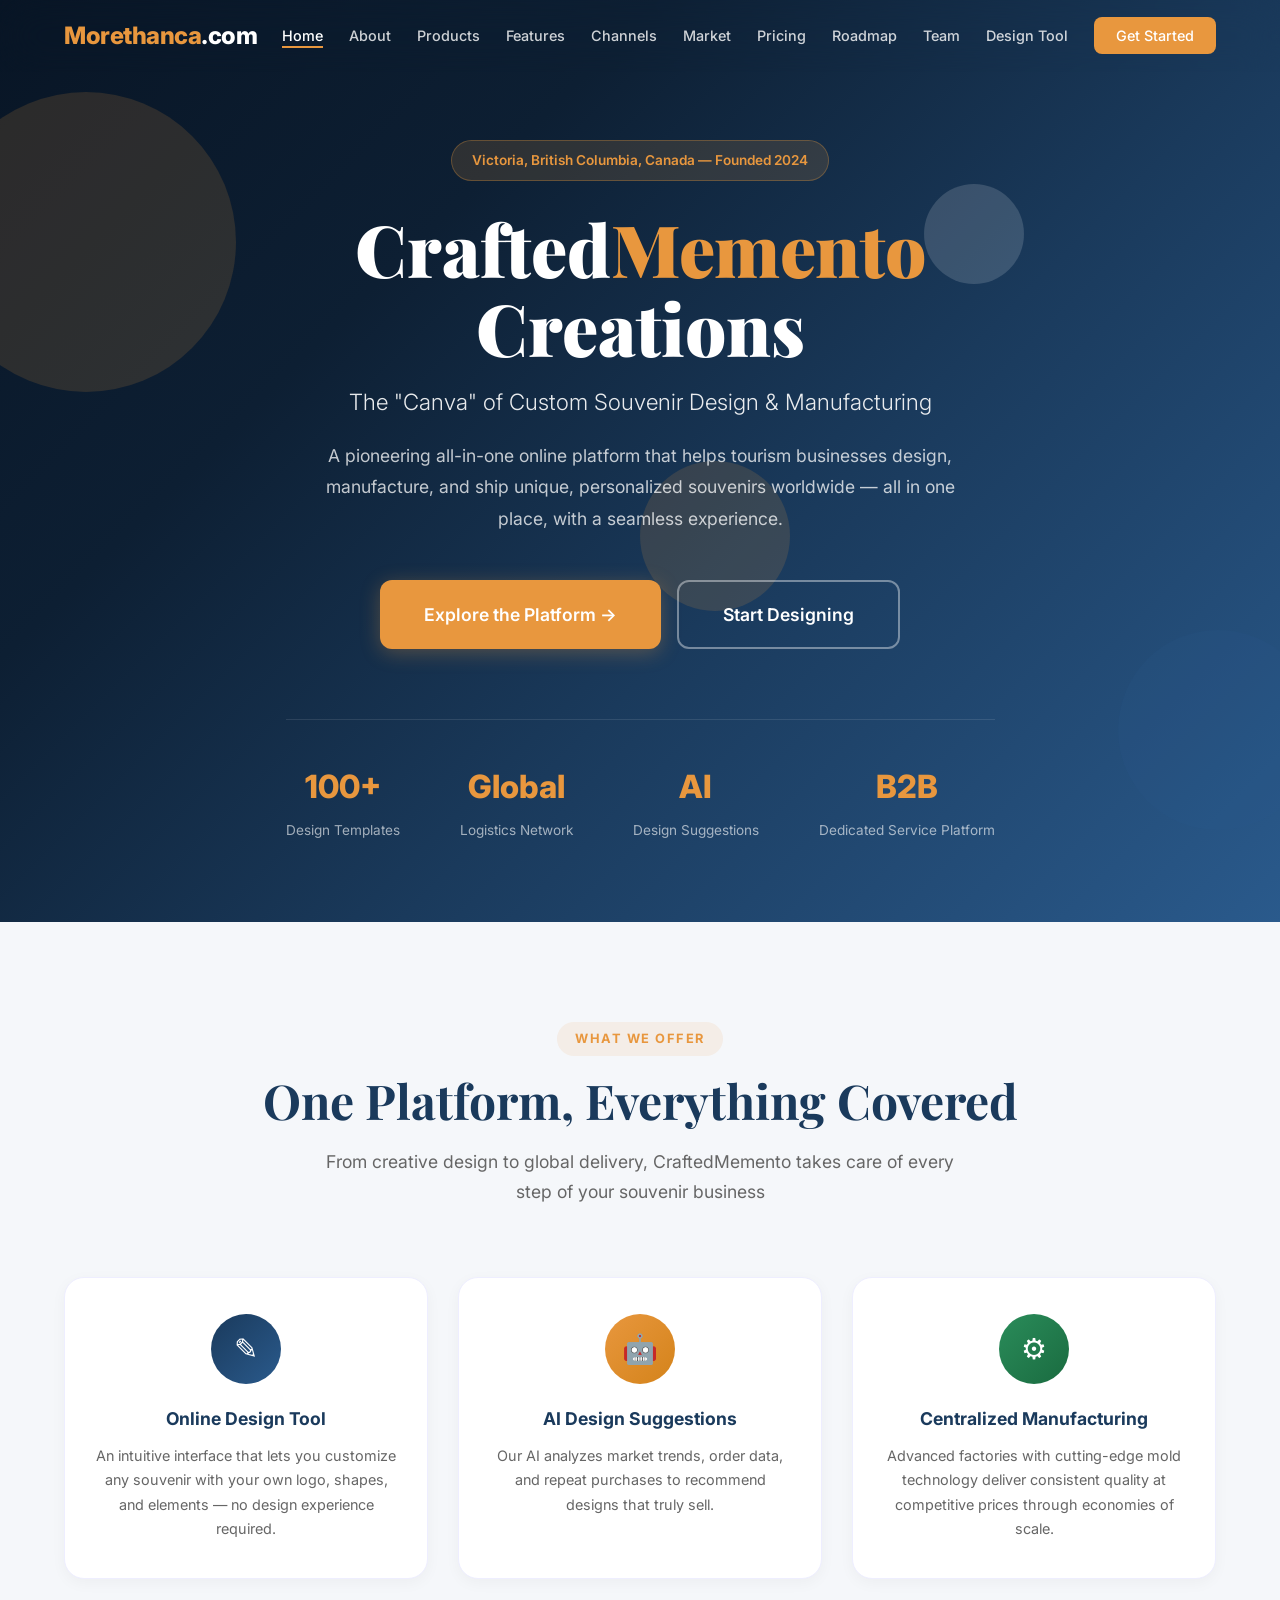
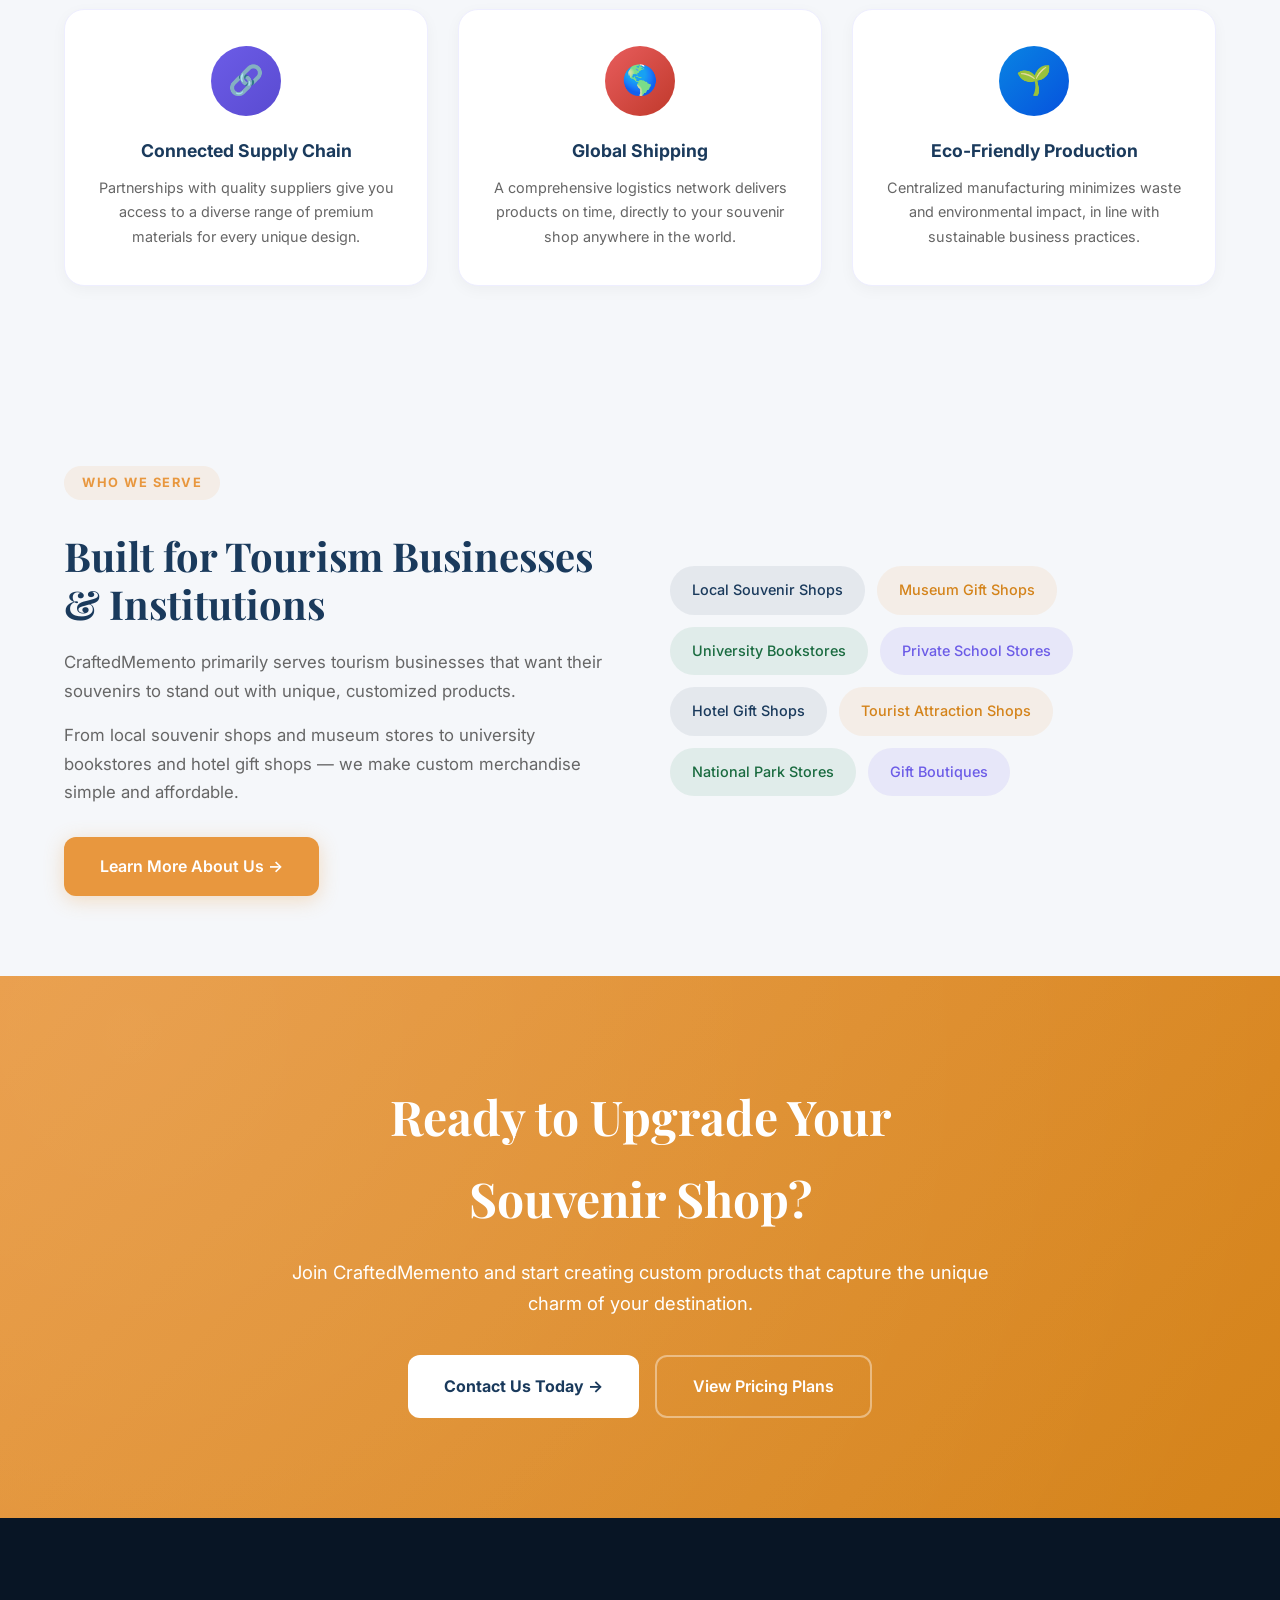
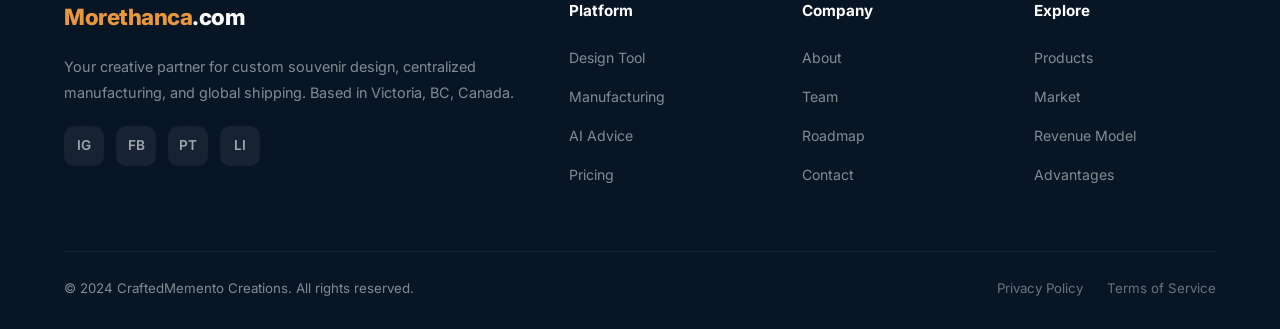
==== commit 7d95ee99: "Add files via upload" ====
--- a/index.html
+++ b/index.html
@@ -6,7 +6,394 @@
     <title>Home - CraftedMemento Creations | Morethanca.com</title>
     <link rel="preconnect" href="https://fonts.googleapis.com">
     <link href="https://fonts.googleapis.com/css2?family=Inter:wght@300;400;500;600;700;800;900&family=Playfair+Display:wght@700;800;900&display=swap" rel="stylesheet">
-    <link rel="stylesheet" href="css/style.css">
+    <style>
+/* ========== RESET & VARIABLES ========== */
+* { margin: 0; padding: 0; box-sizing: border-box; }
+:root {
+    --primary: #1a3a5c; --primary-light: #2a5a8c;
+    --accent: #e8973e; --accent-dark: #d4831a;
+    --light: #f5f7fa; --lighter: #fafbfc;
+    --dark: #0d1f33; --darker: #081525;
+    --text: #333; --text-light: #666; --text-muted: #888;
+    --white: #ffffff; --green: #2a8c5a; --green-dark: #1a6b40; --purple: #6c5ce7;
+}
+html { scroll-behavior: smooth; }
+body { font-family: 'Inter', 'Segoe UI', sans-serif; color: var(--text); line-height: 1.7; overflow-x: hidden; }
+
+/* ========== ANIMATIONS ========== */
+@keyframes fadeInUp { from { opacity:0; transform:translateY(40px); } to { opacity:1; transform:translateY(0); } }
+@keyframes float { 0%,100% { transform:translateY(0); } 50% { transform:translateY(-20px); } }
+@keyframes gradientShift { 0%,100% { background-position:0% 50%; } 50% { background-position:100% 50%; } }
+@keyframes particle1 { 0%,100%{transform:translate(0,0) rotate(0deg);opacity:.3} 25%{transform:translate(100px,-50px) rotate(90deg);opacity:.6} 50%{transform:translate(50px,-100px) rotate(180deg);opacity:.3} 75%{transform:translate(-50px,-50px) rotate(270deg);opacity:.5} }
+@keyframes particle2 { 0%,100%{transform:translate(0,0) rotate(0deg);opacity:.2} 33%{transform:translate(-80px,60px) rotate(120deg);opacity:.5} 66%{transform:translate(60px,30px) rotate(240deg);opacity:.3} }
+.animate { opacity:0; transform:translateY(40px); transition:all .8s cubic-bezier(.4,0,.2,1); }
+.animate.visible { opacity:1; transform:translateY(0); }
+.animate-delay-1{transition-delay:.1s} .animate-delay-2{transition-delay:.2s}
+.animate-delay-3{transition-delay:.3s} .animate-delay-4{transition-delay:.4s}
+.animate-delay-5{transition-delay:.5s}
+
+/* ========== COMMON ========== */
+.container { max-width:1200px; margin:0 auto; }
+section { padding:100px 5%; }
+.section-header { text-align:center; margin-bottom:70px; }
+.section-label { display:inline-block; background:rgba(232,151,62,.1); color:var(--accent); padding:6px 18px; border-radius:50px; font-size:.8rem; font-weight:700; letter-spacing:1.5px; text-transform:uppercase; margin-bottom:16px; }
+.section-header h2 { font-family:'Playfair Display',serif; font-size:3rem; color:var(--primary); margin-bottom:18px; line-height:1.2; }
+.section-header p { color:var(--text-light); font-size:1.1rem; max-width:650px; margin:0 auto; }
+.btn { display:inline-flex; align-items:center; gap:8px; padding:16px 36px; border-radius:12px; font-size:1rem; font-weight:600; text-decoration:none; transition:all .3s; cursor:pointer; border:none; font-family:inherit; }
+.btn-primary { background:var(--accent); color:var(--white); box-shadow:0 4px 20px rgba(232,151,62,.3); }
+.btn-primary:hover { background:var(--accent-dark); transform:translateY(-3px); box-shadow:0 8px 30px rgba(232,151,62,.4); }
+.btn-outline-light { border:2px solid rgba(255,255,255,.4); color:var(--white); background:transparent; }
+.btn-outline-light:hover { background:rgba(255,255,255,.1); border-color:var(--white); }
+.btn-outline-dark { border:2px solid var(--primary); color:var(--primary); background:transparent; }
+.btn-outline-dark:hover { background:var(--primary); color:var(--white); }
+.btn-white { background:var(--white); color:var(--primary); font-weight:700; }
+.btn-white:hover { background:var(--light); transform:translateY(-3px); box-shadow:0 12px 35px rgba(0,0,0,.2); }
+.btn-lg { padding:18px 44px; font-size:1.1rem; }
+.check { color:var(--green); font-weight:700; font-size:1.1rem; }
+
+/* ========== NAVIGATION ========== */
+nav { position:fixed; top:0; width:100%; z-index:1000; padding:0 5%; display:flex; justify-content:space-between; align-items:center; height:72px; background:rgba(13,31,51,.95); backdrop-filter:blur(20px); box-shadow:0 4px 30px rgba(0,0,0,.15); transition:all .4s; }
+nav.transparent { background:transparent; box-shadow:none; }
+nav.scrolled { background:rgba(13,31,51,.97); box-shadow:0 4px 30px rgba(0,0,0,.2); }
+.logo { color:var(--white); font-size:1.5rem; font-weight:800; text-decoration:none; letter-spacing:-.5px; }
+.logo span { color:var(--accent); }
+.nav-links { display:flex; list-style:none; gap:26px; align-items:center; }
+.nav-links a { color:rgba(255,255,255,.8); text-decoration:none; font-size:.9rem; font-weight:500; transition:all .3s; position:relative; }
+.nav-links a:hover, .nav-links a.active { color:var(--white); }
+.nav-links a::after { content:''; position:absolute; bottom:-4px; left:0; width:0; height:2px; background:var(--accent); transition:width .3s; }
+.nav-links a:hover::after, .nav-links a.active::after { width:100%; }
+.nav-cta { background:var(--accent)!important; color:var(--white)!important; padding:10px 22px!important; border-radius:8px; }
+.nav-cta::after { display:none!important; }
+.nav-cta:hover { background:var(--accent-dark)!important; transform:translateY(-1px); }
+.menu-toggle { display:none; cursor:pointer; flex-direction:column; gap:5px; background:none; border:none; padding:5px; }
+.menu-toggle span { width:24px; height:2.5px; background:var(--white); border-radius:2px; display:block; transition:.3s; }
+
+/* ========== HOME HERO ========== */
+.hero { min-height:100vh; display:flex; align-items:center; justify-content:center; background:linear-gradient(135deg,var(--darker) 0%,var(--dark) 30%,var(--primary) 60%,var(--primary-light) 100%); color:var(--white); text-align:center; padding:140px 5% 80px; position:relative; overflow:hidden; }
+.hero-particles { position:absolute; inset:0; overflow:hidden; }
+.hero-particles .p { position:absolute; border-radius:50%; opacity:.15; }
+.hero-particles .p:nth-child(1){width:300px;height:300px;background:var(--accent);top:10%;left:-5%;animation:particle1 20s infinite}
+.hero-particles .p:nth-child(2){width:200px;height:200px;background:var(--primary-light);bottom:10%;right:-3%;animation:particle2 15s infinite}
+.hero-particles .p:nth-child(3){width:150px;height:150px;background:var(--accent);top:50%;left:50%;animation:particle1 25s infinite reverse}
+.hero-particles .p:nth-child(4){width:100px;height:100px;background:#fff;top:20%;right:20%;animation:particle2 18s infinite}
+.hero-content { position:relative; z-index:1; max-width:900px; }
+.hero-badge { display:inline-block; background:rgba(232,151,62,.15); border:1px solid rgba(232,151,62,.3); color:var(--accent); padding:8px 20px; border-radius:50px; font-size:.85rem; font-weight:600; margin-bottom:28px; }
+.hero h1 { font-family:'Playfair Display',serif; font-size:4.5rem; margin-bottom:16px; font-weight:900; line-height:1.1; }
+.hero h1 span { color:var(--accent); }
+.hero .tagline { font-size:1.4rem; font-weight:300; opacity:.9; margin-bottom:18px; }
+.hero .desc { font-size:1.1rem; opacity:.75; margin-bottom:45px; max-width:650px; margin-left:auto; margin-right:auto; line-height:1.8; }
+.hero-buttons { display:flex; gap:16px; justify-content:center; flex-wrap:wrap; }
+.hero-stats { display:flex; justify-content:center; gap:60px; margin-top:70px; padding-top:40px; border-top:1px solid rgba(255,255,255,.1); flex-wrap:wrap; }
+.hero-stat { text-align:center; }
+.hero-stat .num { font-size:2rem; font-weight:800; color:var(--accent); }
+.hero-stat .lbl { font-size:.85rem; opacity:.6; margin-top:4px; }
+
+/* ========== HOME OVERVIEW ========== */
+.home-overview { background:var(--light); }
+.overview-grid { display:grid; grid-template-columns:repeat(3,1fr); gap:30px; }
+.overview-card { background:var(--white); border-radius:20px; padding:36px 28px; text-align:center; border:1px solid #eef; box-shadow:0 4px 15px rgba(0,0,0,.04); transition:all .4s; }
+.overview-card:hover { transform:translateY(-8px); box-shadow:0 20px 40px rgba(0,0,0,.08); border-color:var(--accent); }
+.overview-icon { width:70px; height:70px; border-radius:50%; margin:0 auto 20px; display:flex; align-items:center; justify-content:center; font-size:1.8rem; color:var(--white); }
+.oi-1 { background:linear-gradient(135deg,var(--primary),var(--primary-light)); }
+.oi-2 { background:linear-gradient(135deg,var(--accent),var(--accent-dark)); }
+.oi-3 { background:linear-gradient(135deg,var(--green),var(--green-dark)); }
+.oi-4 { background:linear-gradient(135deg,var(--purple),#5a4bd1); }
+.oi-5 { background:linear-gradient(135deg,#e85d5d,#c0392b); }
+.oi-6 { background:linear-gradient(135deg,#0984e3,#0652dd); }
+.overview-card h3 { color:var(--primary); font-size:1.1rem; margin-bottom:10px; }
+.overview-card p { color:var(--text-light); font-size:.9rem; }
+
+/* ========== PAGE HERO ========== */
+.page-hero { padding:160px 5% 90px; text-align:center; color:var(--white); position:relative; overflow:hidden; background:linear-gradient(135deg,var(--darker) 0%,var(--dark) 30%,var(--primary) 60%,var(--primary-light) 100%); }
+.page-hero .hero-particles { position:absolute; inset:0; overflow:hidden; }
+.page-hero .hero-particles .p { position:absolute; border-radius:50%; opacity:.15; }
+.page-hero .hero-particles .p:nth-child(1){width:300px;height:300px;background:var(--accent);top:0;left:-5%;animation:particle1 20s infinite}
+.page-hero .hero-particles .p:nth-child(2){width:200px;height:200px;background:var(--primary-light);bottom:0;right:-3%;animation:particle2 15s infinite}
+.page-hero-content { position:relative; z-index:1; max-width:700px; margin:0 auto; }
+.page-hero .section-label { background:rgba(232,151,62,.2); }
+.page-hero h1 { font-family:'Playfair Display',serif; font-size:3.5rem; margin-bottom:18px; font-weight:900; line-height:1.1; }
+.page-hero p { font-size:1.15rem; opacity:.8; }
+
+/* ========== ABOUT ========== */
+.about-grid { display:grid; grid-template-columns:1fr 1fr; gap:80px; align-items:center; }
+.about-content .label { display:inline-block; background:rgba(232,151,62,.1); color:var(--accent); padding:6px 18px; border-radius:50px; font-size:.8rem; font-weight:700; letter-spacing:1.5px; text-transform:uppercase; margin-bottom:20px; }
+.about-content h2 { font-family:'Playfair Display',serif; font-size:2.8rem; color:var(--primary); margin-bottom:24px; line-height:1.2; }
+.about-content p { color:var(--text-light); margin-bottom:18px; font-size:1.05rem; }
+.highlight-box { background:linear-gradient(135deg,var(--primary),var(--primary-light)); color:var(--white); padding:24px 28px; border-radius:16px; margin:25px 0; font-weight:500; font-size:1.05rem; line-height:1.7; }
+.about-card-stack { position:relative; min-height:480px; }
+.about-float-card { position:absolute; background:var(--white); border-radius:16px; padding:28px; box-shadow:0 15px 40px rgba(0,0,0,.08); border:1px solid #eef; }
+.about-float-card.card-1{top:0;left:0;right:30px;z-index:3;animation:float 6s ease-in-out infinite}
+.about-float-card.card-2{top:155px;left:30px;right:0;z-index:2;animation:float 6s ease-in-out infinite 1s}
+.about-float-card.card-3{top:310px;left:15px;right:15px;z-index:1;animation:float 6s ease-in-out infinite 2s}
+.card-icon{width:50px;height:50px;border-radius:12px;display:flex;align-items:center;justify-content:center;font-size:1.5rem;margin-bottom:15px;color:var(--white)}
+.card-icon.blue{background:linear-gradient(135deg,var(--primary),var(--primary-light))}
+.card-icon.orange{background:linear-gradient(135deg,var(--accent),var(--accent-dark))}
+.card-icon.green{background:linear-gradient(135deg,var(--green),var(--green-dark))}
+.about-float-card h4{color:var(--primary);font-size:1.05rem;margin-bottom:6px}
+.about-float-card p{color:var(--text-light);font-size:.88rem;line-height:1.6}
+
+/* ========== BENEFITS ========== */
+.benefits-main { display:grid; grid-template-columns:1fr 1fr; gap:60px; align-items:center; }
+.benefits-list { display:flex; flex-direction:column; gap:20px; }
+.benefit-row { display:flex; gap:20px; padding:24px; background:var(--white); border-radius:16px; box-shadow:0 4px 15px rgba(0,0,0,.04); transition:all .3s; border:1px solid transparent; }
+.benefit-row:hover { border-color:var(--accent); box-shadow:0 8px 30px rgba(0,0,0,.08); transform:translateX(6px); }
+.benefit-icon { flex-shrink:0; width:52px; height:52px; border-radius:14px; display:flex; align-items:center; justify-content:center; font-size:1.3rem; color:var(--white); }
+.b1{background:linear-gradient(135deg,#e85d5d,#c0392b)} .b2{background:linear-gradient(135deg,var(--accent),var(--accent-dark))}
+.b3{background:linear-gradient(135deg,var(--primary),var(--primary-light))} .b4{background:linear-gradient(135deg,var(--green),var(--green-dark))}
+.benefit-row h4{color:var(--primary);font-size:1.05rem;margin-bottom:4px}
+.benefit-row p{color:var(--text-light);font-size:.9rem}
+.benefits-visual { background:linear-gradient(135deg,var(--primary),var(--primary-light)); border-radius:24px; padding:50px 40px; color:var(--white); position:relative; overflow:hidden; }
+.benefits-visual::before{content:'';position:absolute;top:-60px;right:-60px;width:200px;height:200px;border-radius:50%;background:rgba(232,151,62,.2)}
+.benefits-visual::after{content:'';position:absolute;bottom:-40px;left:-40px;width:150px;height:150px;border-radius:50%;background:rgba(255,255,255,.05)}
+.benefits-visual h3{font-family:'Playfair Display',serif;font-size:2rem;margin-bottom:20px;position:relative;z-index:1}
+.benefits-visual p{opacity:.85;position:relative;z-index:1;margin-bottom:12px;font-size:1.05rem}
+.benefits-visual .quote{font-style:italic;opacity:.7;border-left:3px solid var(--accent);padding-left:18px;margin-top:30px;position:relative;z-index:1}
+
+/* ========== LOCATION ========== */
+.location-section { background:linear-gradient(135deg,var(--darker),var(--dark),var(--primary)); color:var(--white); position:relative; overflow:hidden; }
+.location-grid { display:grid; grid-template-columns:1fr 1fr; gap:60px; align-items:center; position:relative; z-index:1; }
+.location-text h3{font-family:'Playfair Display',serif;font-size:2.2rem;margin-bottom:20px}
+.location-text p{opacity:.75;margin-bottom:15px;font-size:1.05rem}
+.location-features{display:grid;grid-template-columns:1fr 1fr;gap:16px;margin-top:30px}
+.loc-feat{background:rgba(255,255,255,.06);border:1px solid rgba(255,255,255,.1);padding:20px;border-radius:14px;text-align:center}
+.loc-feat .val{font-size:1.8rem;font-weight:800;color:var(--accent)}
+.loc-feat .lbl{font-size:.8rem;opacity:.6;margin-top:4px}
+.location-map{background:rgba(255,255,255,.05);border:1px solid rgba(255,255,255,.1);border-radius:24px;padding:40px;text-align:center}
+.map-pin{font-size:4rem;margin-bottom:20px;display:block}
+.location-map h4{font-size:1.3rem;margin-bottom:8px}
+.location-map p{opacity:.6;font-size:.95rem}
+.advantages-list{text-align:left;margin-top:24px;list-style:none}
+.advantages-list li{padding:8px 0;font-size:.9rem;opacity:.75;display:flex;align-items:center;gap:10px}
+.advantages-list li::before{content:'\2713';color:var(--accent);font-weight:700}
+
+/* ========== PRODUCTS ========== */
+.products-grid { display:grid; grid-template-columns:repeat(4,1fr); gap:24px; }
+.product-item { background:var(--white); border-radius:16px; padding:36px 20px; text-align:center; transition:all .4s; box-shadow:0 4px 15px rgba(0,0,0,.04); border:1px solid #eef; cursor:default; }
+.product-item:hover { transform:translateY(-8px); box-shadow:0 20px 40px rgba(0,0,0,.1); border-color:var(--accent); }
+.product-emoji{font-size:3.5rem;margin-bottom:18px;display:block}
+.product-item h4{color:var(--primary);font-size:1.05rem;margin-bottom:6px}
+.product-item p{color:var(--text-muted);font-size:.85rem}
+
+/* ========== HOW IT WORKS ========== */
+.steps-container { position:relative; max-width:1000px; margin:0 auto; }
+.steps-line { position:absolute; top:40px; left:60px; right:60px; height:3px; background:linear-gradient(to right,var(--primary),var(--accent),var(--green)); z-index:0; }
+.steps-grid { display:grid; grid-template-columns:repeat(4,1fr); gap:30px; position:relative; z-index:1; }
+.step-card { text-align:center; }
+.step-num { width:80px; height:80px; border-radius:50%; margin:0 auto 24px; display:flex; align-items:center; justify-content:center; font-size:1.5rem; font-weight:800; color:var(--white); box-shadow:0 8px 25px rgba(26,58,92,.3); }
+.step-card:nth-child(1) .step-num{background:linear-gradient(135deg,var(--primary),var(--primary-light))}
+.step-card:nth-child(2) .step-num{background:linear-gradient(135deg,var(--accent),var(--accent-dark));box-shadow:0 8px 25px rgba(232,151,62,.3)}
+.step-card:nth-child(3) .step-num{background:linear-gradient(135deg,var(--green),var(--green-dark));box-shadow:0 8px 25px rgba(42,140,90,.3)}
+.step-card:nth-child(4) .step-num{background:linear-gradient(135deg,var(--purple),#5a4bd1);box-shadow:0 8px 25px rgba(108,92,231,.3)}
+.step-card h3{color:var(--primary);margin-bottom:10px;font-size:1.15rem}
+.step-card p{color:var(--text-light);font-size:.9rem;padding:0 10px}
+
+/* ========== FEATURES ========== */
+.features-grid { display:grid; grid-template-columns:repeat(2,1fr); gap:28px; }
+.feature-card { display:flex; gap:24px; background:var(--lighter); padding:36px; border-radius:20px; transition:all .4s; border:1px solid transparent; }
+.feature-card:hover { background:var(--white); border-color:rgba(232,151,62,.2); box-shadow:0 20px 50px rgba(0,0,0,.06); transform:translateY(-4px); }
+.feature-num { flex-shrink:0; width:52px; height:52px; border-radius:14px; display:flex; align-items:center; justify-content:center; font-size:1.2rem; font-weight:800; background:linear-gradient(135deg,var(--primary),var(--primary-light)); color:var(--white); }
+.feature-card h3{color:var(--primary);font-size:1.15rem;margin-bottom:8px}
+.feature-card p{color:var(--text-light);font-size:.95rem}
+
+/* ========== ADVANTAGES ========== */
+.advantages-section { background:linear-gradient(135deg,var(--darker),var(--primary)); color:var(--white); }
+.advantages-section .section-header h2{color:var(--white)}
+.advantages-section .section-header p{color:rgba(255,255,255,.6)}
+.adv-grid { display:grid; grid-template-columns:repeat(3,1fr); gap:24px; }
+.adv-card { background:rgba(255,255,255,.05); border:1px solid rgba(255,255,255,.1); border-radius:20px; padding:36px 28px; transition:all .4s; position:relative; overflow:hidden; }
+.adv-card::before{content:'';position:absolute;top:0;left:0;right:0;height:3px;background:linear-gradient(to right,var(--accent),transparent);opacity:0;transition:opacity .4s}
+.adv-card:hover{background:rgba(255,255,255,.08);transform:translateY(-5px)}
+.adv-card:hover::before{opacity:1}
+.adv-num{font-size:3rem;font-weight:900;color:rgba(232,151,62,.2);margin-bottom:15px;line-height:1}
+.adv-card h3{font-size:1.15rem;margin-bottom:12px;color:var(--white)}
+.adv-card p{color:rgba(255,255,255,.6);font-size:.92rem}
+
+/* ========== MARKET ========== */
+.market-grid { display:grid; grid-template-columns:1fr 1fr; gap:28px; margin-bottom:50px; }
+.market-card { background:var(--white); border-radius:20px; padding:36px; border:1px solid #eef; box-shadow:0 4px 15px rgba(0,0,0,.04); transition:all .3s; }
+.market-card:hover{box-shadow:0 12px 35px rgba(0,0,0,.08)}
+.tag{display:inline-block;padding:4px 14px;border-radius:6px;font-size:.75rem;font-weight:700;margin-bottom:16px;text-transform:uppercase;letter-spacing:1px}
+.tag-blue{background:rgba(26,58,92,.08);color:var(--primary)}
+.tag-orange{background:rgba(232,151,62,.1);color:var(--accent)}
+.tag-green{background:rgba(42,140,90,.1);color:var(--green)}
+.tag-purple{background:rgba(108,92,231,.1);color:var(--purple)}
+.tag-red{background:rgba(232,93,93,.1);color:#e85d5d}
+.market-card h3{color:var(--primary);font-size:1.2rem;margin-bottom:12px}
+.market-card p{color:var(--text-light);font-size:.95rem}
+.market-card ul{list-style:none;margin-top:12px}
+.market-card ul li{padding:6px 0;color:var(--text-light);font-size:.9rem;display:flex;align-items:flex-start;gap:10px}
+.market-card ul li::before{content:'\2022';color:var(--accent);font-weight:700;font-size:1.2rem;line-height:1.4}
+.target-market{background:linear-gradient(135deg,var(--primary),var(--primary-light));border-radius:24px;padding:50px;color:var(--white)}
+.target-market h3{font-family:'Playfair Display',serif;font-size:1.8rem;margin-bottom:12px}
+.target-market > p{opacity:.8;margin-bottom:24px}
+.target-chips{display:flex;flex-wrap:wrap;gap:12px}
+.chip{background:rgba(255,255,255,.12);border:1px solid rgba(255,255,255,.2);padding:10px 22px;border-radius:50px;font-size:.9rem;color:var(--white);transition:all .3s}
+.chip:hover{background:rgba(255,255,255,.2);transform:translateY(-2px)}
+
+/* ========== REVENUE ========== */
+.revenue-grid { display:grid; grid-template-columns:repeat(3,1fr); gap:24px; }
+.revenue-card { background:var(--lighter); border-radius:20px; padding:32px 28px; border:1px solid #eef; transition:all .4s; position:relative; overflow:hidden; }
+.revenue-card::before{content:'';position:absolute;top:0;left:0;width:4px;height:100%;background:var(--accent);opacity:0;transition:opacity .3s}
+.revenue-card:hover{border-color:rgba(232,151,62,.3);box-shadow:0 12px 35px rgba(0,0,0,.06)}
+.revenue-card:hover::before{opacity:1}
+.rev-icon{font-size:2rem;margin-bottom:15px;display:block}
+.revenue-card h3{color:var(--primary);font-size:1.1rem;margin-bottom:10px}
+.revenue-card p{color:var(--text-light);font-size:.9rem}
+.rev-tag{display:inline-block;margin-top:12px;padding:4px 12px;border-radius:6px;font-size:.75rem;font-weight:600}
+.rev-tag-main{background:rgba(232,151,62,.1);color:var(--accent)}
+.rev-tag-sub{background:rgba(26,58,92,.06);color:var(--primary)}
+
+/* ========== SALES CHANNELS ========== */
+.sales-grid { display:grid; grid-template-columns:repeat(3,1fr); gap:24px; }
+.sales-card { background:var(--lighter); border-radius:20px; padding:32px 24px; border:1px solid #eef; transition:all .4s; text-align:center; }
+.sales-card:hover{background:var(--white);box-shadow:0 15px 40px rgba(0,0,0,.06);transform:translateY(-5px)}
+.sales-icon{font-size:2.5rem;margin-bottom:16px;display:block}
+.sales-card h3{color:var(--primary);font-size:1.05rem;margin-bottom:8px}
+.sales-card p{color:var(--text-light);font-size:.88rem}
+
+/* ========== PRICING ========== */
+.pricing-grid { display:grid; grid-template-columns:repeat(3,1fr); gap:28px; max-width:1100px; margin:0 auto; }
+.pricing-card { background:var(--white); border-radius:24px; padding:44px 32px; text-align:center; box-shadow:0 5px 20px rgba(0,0,0,.04); transition:all .4s; border:2px solid transparent; position:relative; }
+.pricing-card.featured{border-color:var(--accent);box-shadow:0 20px 50px rgba(232,151,62,.15)}
+.pricing-card:hover{transform:translateY(-8px);box-shadow:0 25px 50px rgba(0,0,0,.1)}
+.pricing-badge{position:absolute;top:-14px;left:50%;transform:translateX(-50%);background:linear-gradient(135deg,var(--accent),var(--accent-dark));color:var(--white);padding:6px 24px;border-radius:50px;font-size:.8rem;font-weight:700;white-space:nowrap}
+.plan-icon{font-size:2.5rem;margin-bottom:15px;display:block}
+.plan-name{font-size:1.4rem;color:var(--primary);font-weight:800;margin-bottom:6px}
+.plan-desc{color:var(--text-muted);font-size:.9rem;margin-bottom:28px}
+.plan-price{font-size:3rem;font-weight:900;color:var(--primary);margin-bottom:30px;line-height:1}
+.plan-price sub{font-size:1rem;font-weight:400;color:var(--text-muted)}
+.pricing-card ul{list-style:none;text-align:left;margin-bottom:32px}
+.pricing-card ul li{padding:10px 0;color:var(--text-light);font-size:.92rem;border-bottom:1px solid #f0f0f0;display:flex;align-items:center;gap:10px}
+.btn-pricing{width:100%;justify-content:center}
+
+/* ========== ROADMAP ========== */
+.roadmap { max-width:900px; margin:0 auto; display:grid; grid-template-columns:1fr 1fr; position:relative; }
+.roadmap::before{content:'';position:absolute;left:50%;top:0;bottom:0;width:3px;background:linear-gradient(to bottom,var(--primary),var(--accent),var(--green));transform:translateX(-50%)}
+.milestone{padding:30px;position:relative}
+.milestone:nth-child(odd){text-align:right;padding-right:60px}
+.milestone:nth-child(even){padding-left:60px;grid-column:2}
+.milestone::after{content:'';position:absolute;top:38px;width:16px;height:16px;border-radius:50%;background:var(--accent);border:4px solid var(--white);box-shadow:0 0 0 3px var(--accent),0 4px 10px rgba(0,0,0,.15)}
+.milestone:nth-child(odd)::after{right:-8px}
+.milestone:nth-child(even)::after{left:-8px}
+.m-date{color:var(--accent);font-weight:700;font-size:.85rem;letter-spacing:1px;text-transform:uppercase}
+.milestone h4{color:var(--primary);font-size:1.2rem;margin:6px 0}
+.milestone p{color:var(--text-light);font-size:.9rem}
+.m-tag{display:inline-block;margin-top:8px;padding:3px 10px;border-radius:6px;font-size:.75rem;font-weight:600}
+.m-tag-done{background:rgba(42,140,90,.1);color:var(--green)}
+.m-tag-progress{background:rgba(232,151,62,.1);color:var(--accent)}
+.m-tag-upcoming{background:rgba(26,58,92,.06);color:var(--primary)}
+.long-term{max-width:900px;margin:50px auto 0;display:grid;grid-template-columns:1fr 1fr;gap:24px}
+.lt-card{background:var(--lighter);border-radius:20px;padding:32px;border:1px solid #eef}
+.lt-card h4{color:var(--primary);margin-bottom:8px;font-size:1.1rem}
+.lt-card p{color:var(--text-light);font-size:.9rem}
+
+/* ========== TEAM ========== */
+.team-grid{display:grid;grid-template-columns:repeat(3,1fr);gap:30px;max-width:1000px;margin:0 auto 60px}
+.team-card{background:var(--white);border-radius:24px;padding:44px 28px 36px;text-align:center;box-shadow:0 5px 25px rgba(0,0,0,.04);transition:all .4s;border:1px solid transparent}
+.team-card:hover{transform:translateY(-8px);box-shadow:0 20px 50px rgba(0,0,0,.08);border-color:var(--accent)}
+.team-avatar{width:100px;height:100px;border-radius:50%;margin:0 auto 20px;display:flex;align-items:center;justify-content:center;font-size:2rem;font-weight:800;color:var(--white);box-shadow:0 8px 25px rgba(0,0,0,.15)}
+.ta-1{background:linear-gradient(135deg,var(--primary),var(--primary-light))}
+.ta-2{background:linear-gradient(135deg,var(--accent),var(--accent-dark))}
+.ta-3{background:linear-gradient(135deg,var(--green),var(--green-dark))}
+.team-card h3{color:var(--primary);font-size:1.15rem;margin-bottom:4px}
+.team-card .role{color:var(--accent);font-weight:700;font-size:.85rem;margin-bottom:16px;text-transform:uppercase;letter-spacing:.5px}
+.team-card p{color:var(--text-light);font-size:.88rem}
+.org-chart{max-width:900px;margin:0 auto}
+.org-title{text-align:center;font-family:'Playfair Display',serif;font-size:1.8rem;color:var(--primary);margin-bottom:30px}
+.org-ceo{background:linear-gradient(135deg,var(--primary),var(--primary-light));color:var(--white);border-radius:16px;padding:24px 32px;text-align:center;max-width:320px;margin:0 auto 20px}
+.org-ceo h4{font-size:1.1rem;margin-bottom:4px}
+.org-ceo p{opacity:.8;font-size:.85rem}
+.org-line{width:3px;height:30px;background:linear-gradient(to bottom,var(--primary),var(--accent));margin:0 auto}
+.org-departments{display:grid;grid-template-columns:repeat(4,1fr);gap:16px}
+.org-dept{background:var(--white);border-radius:16px;padding:24px 16px;text-align:center;border:1px solid #eef;transition:all .3s}
+.org-dept:hover{border-color:var(--accent);box-shadow:0 8px 25px rgba(0,0,0,.06)}
+.dept-icon{font-size:2rem;margin-bottom:10px;display:block}
+.org-dept h4{color:var(--primary);font-size:.9rem;margin-bottom:6px}
+.org-dept p{color:var(--text-muted);font-size:.78rem}
+
+/* ========== CONTACT ========== */
+.contact-grid{display:grid;grid-template-columns:1fr 1.3fr;gap:60px;max-width:1000px;margin:0 auto}
+.contact-info h3{font-family:'Playfair Display',serif;font-size:2rem;color:var(--primary);margin-bottom:20px}
+.contact-info > p{color:var(--text-light);margin-bottom:30px;font-size:1.05rem}
+.contact-item{display:flex;gap:16px;margin-bottom:24px;align-items:flex-start}
+.contact-item-icon{flex-shrink:0;width:48px;height:48px;border-radius:12px;background:linear-gradient(135deg,var(--primary),var(--primary-light));color:var(--white);display:flex;align-items:center;justify-content:center;font-size:1.2rem}
+.contact-item h4{color:var(--primary);font-size:1rem;margin-bottom:2px}
+.contact-item p{color:var(--text-light);font-size:.9rem;margin:0}
+.contact-form{background:var(--white);border-radius:24px;padding:44px;box-shadow:0 10px 40px rgba(0,0,0,.06);border:1px solid #eef}
+.contact-form h3{font-family:'Playfair Display',serif;font-size:1.6rem;color:var(--primary);margin-bottom:28px}
+.form-row{display:grid;grid-template-columns:1fr 1fr;gap:16px}
+.form-group{margin-bottom:20px}
+.form-group label{display:block;font-size:.9rem;font-weight:600;color:var(--primary);margin-bottom:8px}
+.form-group input,.form-group textarea,.form-group select{width:100%;padding:14px 16px;border:1.5px solid #dde;border-radius:10px;font-family:inherit;font-size:.95rem;transition:border-color .3s;outline:none;background:var(--lighter)}
+.form-group input:focus,.form-group textarea:focus,.form-group select:focus{border-color:var(--accent);background:var(--white)}
+.form-group textarea{resize:vertical;min-height:130px}
+
+/* ========== CTA SECTION ========== */
+.cta-section{background:linear-gradient(135deg,var(--accent),var(--accent-dark),#c0711a);background-size:200% 200%;animation:gradientShift 8s ease infinite;text-align:center;color:var(--white);padding:100px 5%;position:relative;overflow:hidden}
+.cta-section::before{content:'';position:absolute;top:-50%;left:-50%;width:200%;height:200%;background:radial-gradient(circle at 30% 30%,rgba(255,255,255,.1),transparent 60%)}
+.cta-content{position:relative;z-index:1;max-width:700px;margin:0 auto}
+.cta-section h2{font-family:'Playfair Display',serif;font-size:3rem;margin-bottom:18px}
+.cta-section p{font-size:1.15rem;opacity:.9;margin-bottom:35px}
+.cta-buttons{display:flex;gap:16px;justify-content:center;flex-wrap:wrap}
+
+/* ========== FOOTER ========== */
+footer{background:var(--darker);color:rgba(255,255,255,.5);padding:80px 5% 30px}
+.footer-top{display:grid;grid-template-columns:2.5fr 1fr 1fr 1fr;gap:50px;max-width:1200px;margin:0 auto}
+.footer-brand .logo{font-size:1.4rem;display:inline-block;margin-bottom:18px}
+.footer-brand p{font-size:.9rem;line-height:1.8;margin-bottom:20px}
+.social-links{display:flex;gap:12px}
+.social-link{width:40px;height:40px;border-radius:10px;background:rgba(255,255,255,.06);display:flex;align-items:center;justify-content:center;color:rgba(255,255,255,.6);text-decoration:none;font-size:.85rem;font-weight:600;transition:all .3s}
+.social-link:hover{background:var(--accent);color:var(--white);transform:translateY(-2px)}
+footer h4{color:var(--white);margin-bottom:20px;font-size:.95rem;font-weight:700}
+footer ul{list-style:none}
+footer ul li{margin-bottom:12px}
+footer ul a{color:rgba(255,255,255,.5);text-decoration:none;font-size:.88rem;transition:all .3s}
+footer ul a:hover{color:var(--accent);padding-left:4px}
+.footer-bottom{max-width:1200px;margin:50px auto 0;padding-top:25px;border-top:1px solid rgba(255,255,255,.06);display:flex;justify-content:space-between;align-items:center;font-size:.83rem}
+.footer-bottom-links{display:flex;gap:24px}
+.footer-bottom-links a{color:rgba(255,255,255,.4);text-decoration:none;font-size:.83rem}
+.footer-bottom-links a:hover{color:var(--accent)}
+
+/* ========== RESPONSIVE ========== */
+@media(max-width:1024px){
+    .features-grid,.adv-grid,.revenue-grid,.sales-grid{grid-template-columns:repeat(2,1fr)}
+    .products-grid{grid-template-columns:repeat(3,1fr)}
+    .org-departments{grid-template-columns:repeat(2,1fr)}
+    .overview-grid{grid-template-columns:repeat(2,1fr)}
+}
+@media(max-width:768px){
+    .hero h1{font-size:2.8rem} .page-hero h1{font-size:2.5rem} .section-header h2{font-size:2rem}
+    .about-grid,.benefits-main,.market-grid,.location-grid,.contact-grid{grid-template-columns:1fr}
+    .about-card-stack{min-height:auto}
+    .about-float-card{position:relative!important;top:auto!important;left:auto!important;right:auto!important;margin-bottom:16px;animation:none!important}
+    .features-grid,.adv-grid,.revenue-grid,.sales-grid,.pricing-grid{grid-template-columns:1fr}
+    .products-grid{grid-template-columns:repeat(2,1fr)}
+    .steps-grid{grid-template-columns:1fr 1fr} .steps-line{display:none}
+    .roadmap{grid-template-columns:1fr}
+    .roadmap::before{left:20px}
+    .milestone:nth-child(odd),.milestone:nth-child(even){text-align:left;padding-left:50px;padding-right:20px;grid-column:1}
+    .milestone::after{left:12px!important;right:auto!important}
+    .team-grid{grid-template-columns:1fr;max-width:380px}
+    .org-departments{grid-template-columns:1fr 1fr}
+    .long-term,.form-row{grid-template-columns:1fr}
+    .nav-links{display:none;position:absolute;top:72px;left:0;width:100%;background:rgba(13,31,51,.98);backdrop-filter:blur(20px);flex-direction:column;padding:24px 5%;gap:16px}
+    .nav-links.active{display:flex}
+    .menu-toggle{display:flex}
+    .footer-top{grid-template-columns:1fr}
+    .footer-bottom{flex-direction:column;gap:12px}
+    .location-features{grid-template-columns:1fr 1fr}
+    .hero-stats{gap:30px}
+    section{padding:80px 5%}
+    .overview-grid{grid-template-columns:1fr}
+}
+@media(max-width:480px){
+    .hero h1{font-size:2.2rem} .page-hero h1{font-size:2rem}
+    .products-grid{grid-template-columns:repeat(2,1fr)}
+    .steps-grid{grid-template-columns:1fr}
+    .location-features{grid-template-columns:1fr}
+}
+
+</style>
 </head>
 <body>
 
@@ -17,10 +404,12 @@
         <li><a href="about.html">About</a></li>
         <li><a href="products.html">Products</a></li>
         <li><a href="features.html">Features</a></li>
+        <li><a href="channels.html">Channels</a></li>
         <li><a href="market.html">Market</a></li>
         <li><a href="pricing.html">Pricing</a></li>
         <li><a href="roadmap.html">Roadmap</a></li>
         <li><a href="team.html">Team</a></li>
+        <li><a href="design-tool.html">Design Tool</a></li>
         <li><a href="contact.html" class="nav-cta">Get Started</a></li>
     </ul>
     <button class="menu-toggle" onclick="document.getElementById('navLinks').classList.toggle('active')" aria-label="Menu">
@@ -34,19 +423,19 @@
         <div class="p"></div><div class="p"></div><div class="p"></div><div class="p"></div>
     </div>
     <div class="hero-content">
-        <div class="hero-badge animate">Victoria, BC, Canada &mdash; Est. 2024</div>
+        <div class="hero-badge animate">Victoria, British Columbia, Canada &mdash; Founded 2024</div>
         <h1 class="animate animate-delay-1">Crafted<span>Memento</span><br>Creations</h1>
         <p class="tagline animate animate-delay-2">The "Canva" of Custom Souvenir Design &amp; Manufacturing</p>
-        <p class="desc animate animate-delay-3">A pioneering online centralized platform empowering tourism businesses to design, manufacture, and ship unique personalized souvenirs worldwide &mdash; all in one seamless experience.</p>
+        <p class="desc animate animate-delay-3">A pioneering all-in-one online platform that helps tourism businesses design, manufacture, and ship unique, personalized souvenirs worldwide — all in one place, with a seamless experience.</p>
         <div class="hero-buttons animate animate-delay-4">
-            <a href="features.html" class="btn btn-primary btn-lg">Explore Platform &rarr;</a>
-            <a href="contact.html" class="btn btn-outline-light btn-lg">Start Designing</a>
+            <a href="features.html" class="btn btn-primary btn-lg">Explore the Platform &rarr;</a>
+            <a href="design-tool.html" class="btn btn-outline-light btn-lg">Start Designing</a>
         </div>
         <div class="hero-stats animate animate-delay-5">
             <div class="hero-stat"><div class="num">100+</div><div class="lbl">Design Templates</div></div>
-            <div class="hero-stat"><div class="num">Global</div><div class="lbl">Shipping Network</div></div>
-            <div class="hero-stat"><div class="num">AI</div><div class="lbl">Design Advice</div></div>
-            <div class="hero-stat"><div class="num">B2B</div><div class="lbl">Focused Platform</div></div>
+            <div class="hero-stat"><div class="num">Global</div><div class="lbl">Logistics Network</div></div>
+            <div class="hero-stat"><div class="num">AI</div><div class="lbl">Design Suggestions</div></div>
+            <div class="hero-stat"><div class="num">B2B</div><div class="lbl">Dedicated Service Platform</div></div>
         </div>
     </div>
 </section>
@@ -56,39 +445,39 @@
     <div class="container">
         <div class="section-header animate">
             <div class="section-label">What We Offer</div>
-            <h2>Everything in One Platform</h2>
-            <p>From creative design to global delivery, CraftedMemento handles every step for your souvenir business</p>
+            <h2>One Platform, Everything Covered</h2>
+            <p>From creative design to global delivery, CraftedMemento takes care of every step of your souvenir business</p>
         </div>
         <div class="overview-grid">
             <div class="overview-card animate">
                 <div class="overview-icon oi-1">&#9998;</div>
                 <h3>Online Design Tool</h3>
-                <p>Intuitive interface to customize any souvenir with your logos, shapes, and brand elements. No design experience needed.</p>
+                <p>An intuitive interface that lets you customize any souvenir with your own logo, shapes, and elements — no design experience required.</p>
             </div>
             <div class="overview-card animate animate-delay-1">
                 <div class="overview-icon oi-2">&#129302;</div>
-                <h3>AI Design Advice</h3>
-                <p>Our AI analyzes market trends, order data, and repeat purchases to recommend designs that will actually sell.</p>
+                <h3>AI Design Suggestions</h3>
+                <p>Our AI analyzes market trends, order data, and repeat purchases to recommend designs that truly sell.</p>
             </div>
             <div class="overview-card animate animate-delay-2">
                 <div class="overview-icon oi-3">&#9881;</div>
                 <h3>Centralized Manufacturing</h3>
-                <p>State-of-the-art factory with cutting-edge molding technology. Consistent quality at competitive prices through economies of scale.</p>
+                <p>Advanced factories with cutting-edge mold technology deliver consistent quality at competitive prices through economies of scale.</p>
             </div>
             <div class="overview-card animate animate-delay-3">
                 <div class="overview-icon oi-4">&#128279;</div>
-                <h3>Affiliated Supply Chain</h3>
-                <p>Partnerships with quality suppliers giving you access to diverse, premium materials for every unique design.</p>
+                <h3>Connected Supply Chain</h3>
+                <p>Partnerships with quality suppliers give you access to a diverse range of premium materials for every unique design.</p>
             </div>
             <div class="overview-card animate animate-delay-4">
                 <div class="overview-icon oi-5">&#127758;</div>
                 <h3>Global Shipping</h3>
-                <p>Comprehensive logistics network delivering directly to your souvenir store, anywhere in the world, on time.</p>
+                <p>A comprehensive logistics network delivers products on time, directly to your souvenir shop anywhere in the world.</p>
             </div>
             <div class="overview-card animate animate-delay-5">
                 <div class="overview-icon oi-6">&#127793;</div>
                 <h3>Eco-Friendly Production</h3>
-                <p>Centralized manufacturing minimizes waste and reduces environmental impact, aligning with sustainable business values.</p>
+                <p>Centralized manufacturing minimizes waste and environmental impact, in line with sustainable business practices.</p>
             </div>
         </div>
     </div>
@@ -99,18 +488,18 @@
     <div class="container" style="display:grid; grid-template-columns:1fr 1fr; gap:60px; align-items:center;">
         <div class="animate">
             <div class="section-label" style="text-align:left;">Who We Serve</div>
-            <h2 style="font-family:'Playfair Display',serif; font-size:2.5rem; color:var(--primary); margin:16px 0 20px; line-height:1.2;">Built for Tourism Businesses &amp; Institutions</h2>
-            <p style="color:var(--text-light); margin-bottom:16px; font-size:1.05rem;">CraftedMemento primarily targets tourism businesses looking to differentiate their souvenir offerings through unique, custom-designed products.</p>
-            <p style="color:var(--text-light); margin-bottom:30px; font-size:1.05rem;">From local souvenir shops and museum stores to university bookshops and hotel gift shops &mdash; we make custom merchandise easy and affordable.</p>
+            <h2 style="font-family:'Playfair Display',serif; font-size:2.5rem; color:var(--primary); margin:16px 0 20px; line-height:1.2;">Built for Tourism Businesses & Institutions</h2>
+            <p style="color:var(--text-light); margin-bottom:16px; font-size:1.05rem;">CraftedMemento primarily serves tourism businesses that want their souvenirs to stand out with unique, customized products.</p>
+            <p style="color:var(--text-light); margin-bottom:30px; font-size:1.05rem;">From local souvenir shops and museum stores to university bookstores and hotel gift shops — we make custom merchandise simple and affordable.</p>
             <a href="about.html" class="btn btn-primary">Learn More About Us &rarr;</a>
         </div>
         <div class="animate animate-delay-2" style="display:flex; flex-wrap:wrap; gap:12px;">
             <span style="background:rgba(26,58,92,.08); color:var(--primary); padding:12px 22px; border-radius:50px; font-size:.9rem; font-weight:500;">Local Souvenir Shops</span>
-            <span style="background:rgba(232,151,62,.1); color:var(--accent-dark); padding:12px 22px; border-radius:50px; font-size:.9rem; font-weight:500;">Museum Gift Stores</span>
-            <span style="background:rgba(42,140,90,.1); color:var(--green-dark); padding:12px 22px; border-radius:50px; font-size:.9rem; font-weight:500;">University Bookshops</span>
-            <span style="background:rgba(108,92,231,.1); color:var(--purple); padding:12px 22px; border-radius:50px; font-size:.9rem; font-weight:500;">Private School Shops</span>
+            <span style="background:rgba(232,151,62,.1); color:var(--accent-dark); padding:12px 22px; border-radius:50px; font-size:.9rem; font-weight:500;">Museum Gift Shops</span>
+            <span style="background:rgba(42,140,90,.1); color:var(--green-dark); padding:12px 22px; border-radius:50px; font-size:.9rem; font-weight:500;">University Bookstores</span>
+            <span style="background:rgba(108,92,231,.1); color:var(--purple); padding:12px 22px; border-radius:50px; font-size:.9rem; font-weight:500;">Private School Stores</span>
             <span style="background:rgba(26,58,92,.08); color:var(--primary); padding:12px 22px; border-radius:50px; font-size:.9rem; font-weight:500;">Hotel Gift Shops</span>
-            <span style="background:rgba(232,151,62,.1); color:var(--accent-dark); padding:12px 22px; border-radius:50px; font-size:.9rem; font-weight:500;">Tourist Attraction Stores</span>
+            <span style="background:rgba(232,151,62,.1); color:var(--accent-dark); padding:12px 22px; border-radius:50px; font-size:.9rem; font-weight:500;">Tourist Attraction Shops</span>
             <span style="background:rgba(42,140,90,.1); color:var(--green-dark); padding:12px 22px; border-radius:50px; font-size:.9rem; font-weight:500;">National Park Stores</span>
             <span style="background:rgba(108,92,231,.1); color:var(--purple); padding:12px 22px; border-radius:50px; font-size:.9rem; font-weight:500;">Gift Boutiques</span>
         </div>
@@ -120,11 +509,11 @@
 <!-- CTA -->
 <section class="cta-section">
     <div class="cta-content">
-        <h2 class="animate">Ready to Transform Your Souvenir Store?</h2>
-        <p class="animate animate-delay-1">Join CraftedMemento and start creating unique, custom-designed products that capture the essence of your destination.</p>
+        <h2 class="animate">Ready to Upgrade Your Souvenir Shop?</h2>
+        <p class="animate animate-delay-1">Join CraftedMemento and start creating custom products that capture the unique charm of your destination.</p>
         <div class="cta-buttons animate animate-delay-2">
             <a href="contact.html" class="btn btn-white">Contact Us Today &rarr;</a>
-            <a href="pricing.html" class="btn btn-outline-light">View Pricing</a>
+            <a href="pricing.html" class="btn btn-outline-light">View Pricing Plans</a>
         </div>
     </div>
 </section>
@@ -151,7 +540,7 @@
         <div>
             <h4>Company</h4>
             <ul>
-                <li><a href="about.html">About Us</a></li>
+                <li><a href="about.html">About</a></li>
                 <li><a href="team.html">Team</a></li>
                 <li><a href="roadmap.html">Roadmap</a></li>
                 <li><a href="contact.html">Contact</a></li>
@@ -161,7 +550,7 @@
             <h4>Explore</h4>
             <ul>
                 <li><a href="products.html">Products</a></li>
-                <li><a href="market.html">Market Analysis</a></li>
+                <li><a href="market.html">Market</a></li>
                 <li><a href="market.html">Revenue Model</a></li>
                 <li><a href="features.html">Advantages</a></li>
             </ul>
